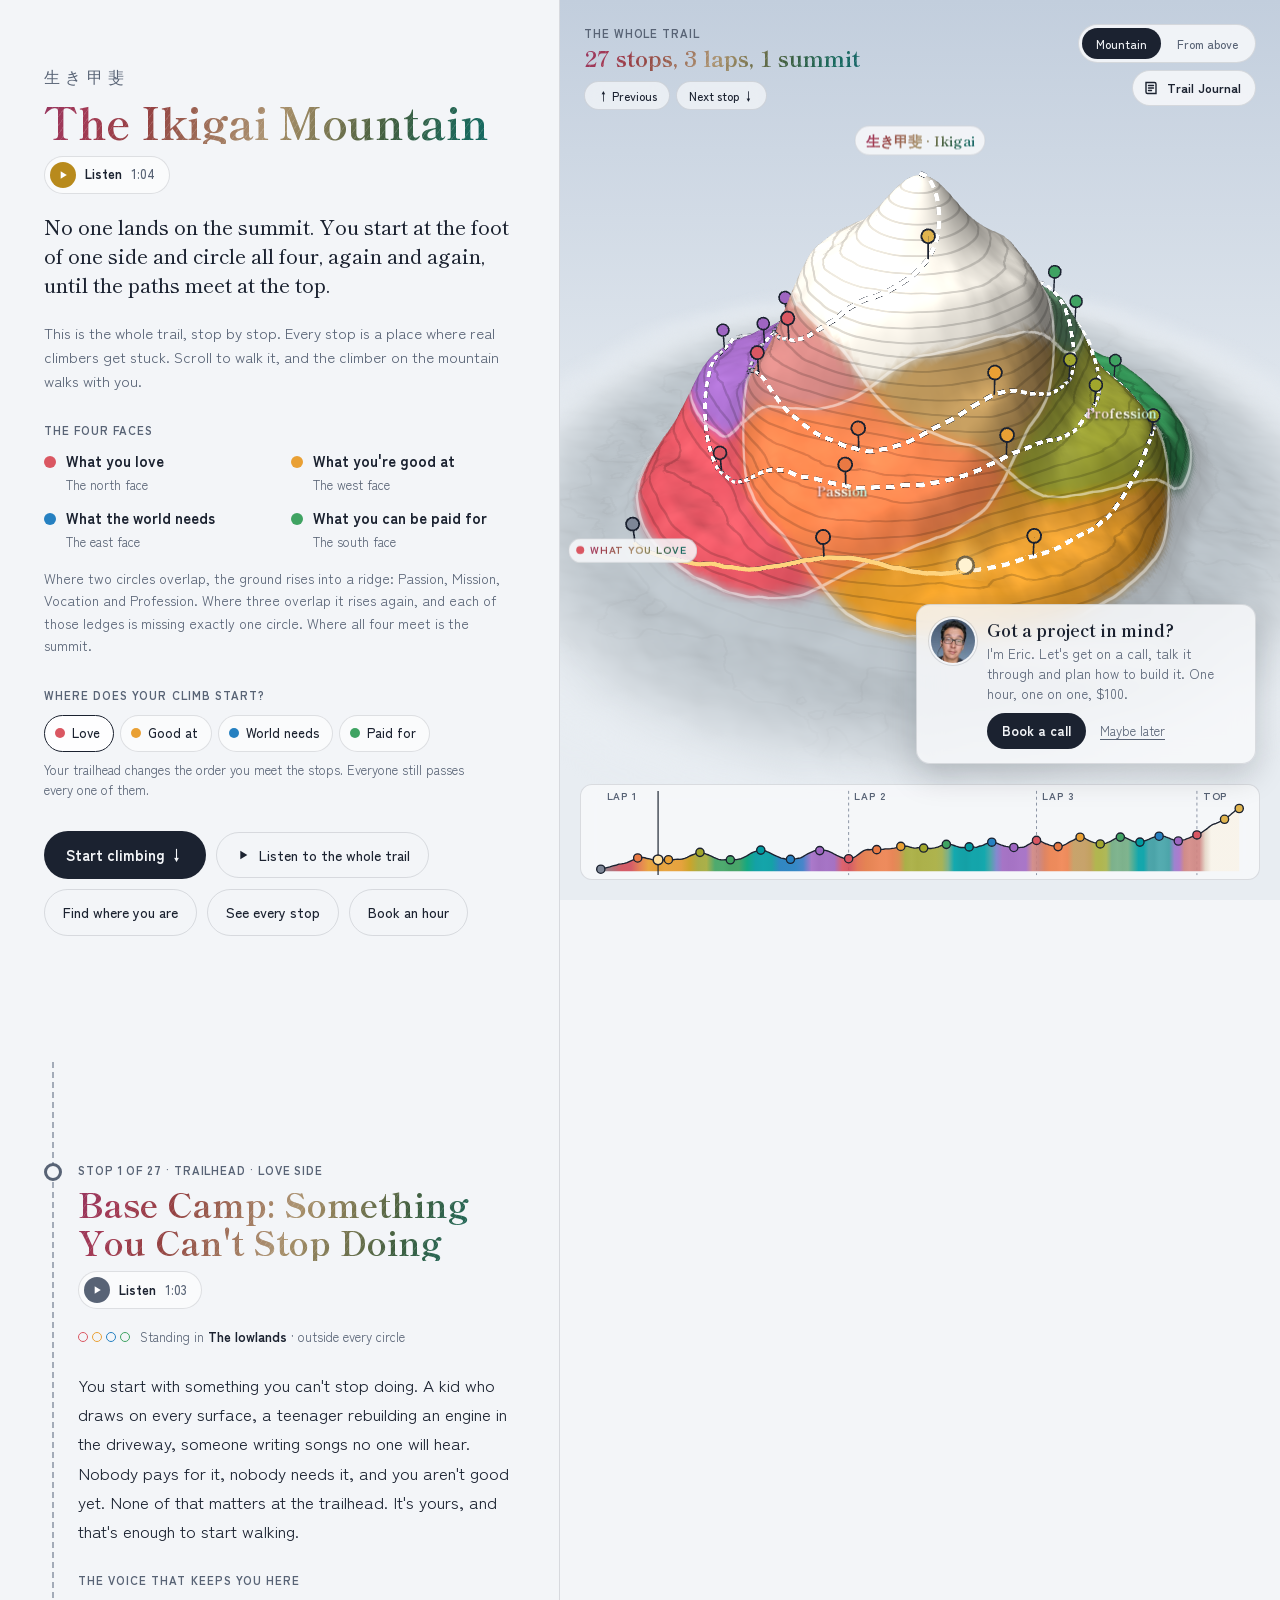
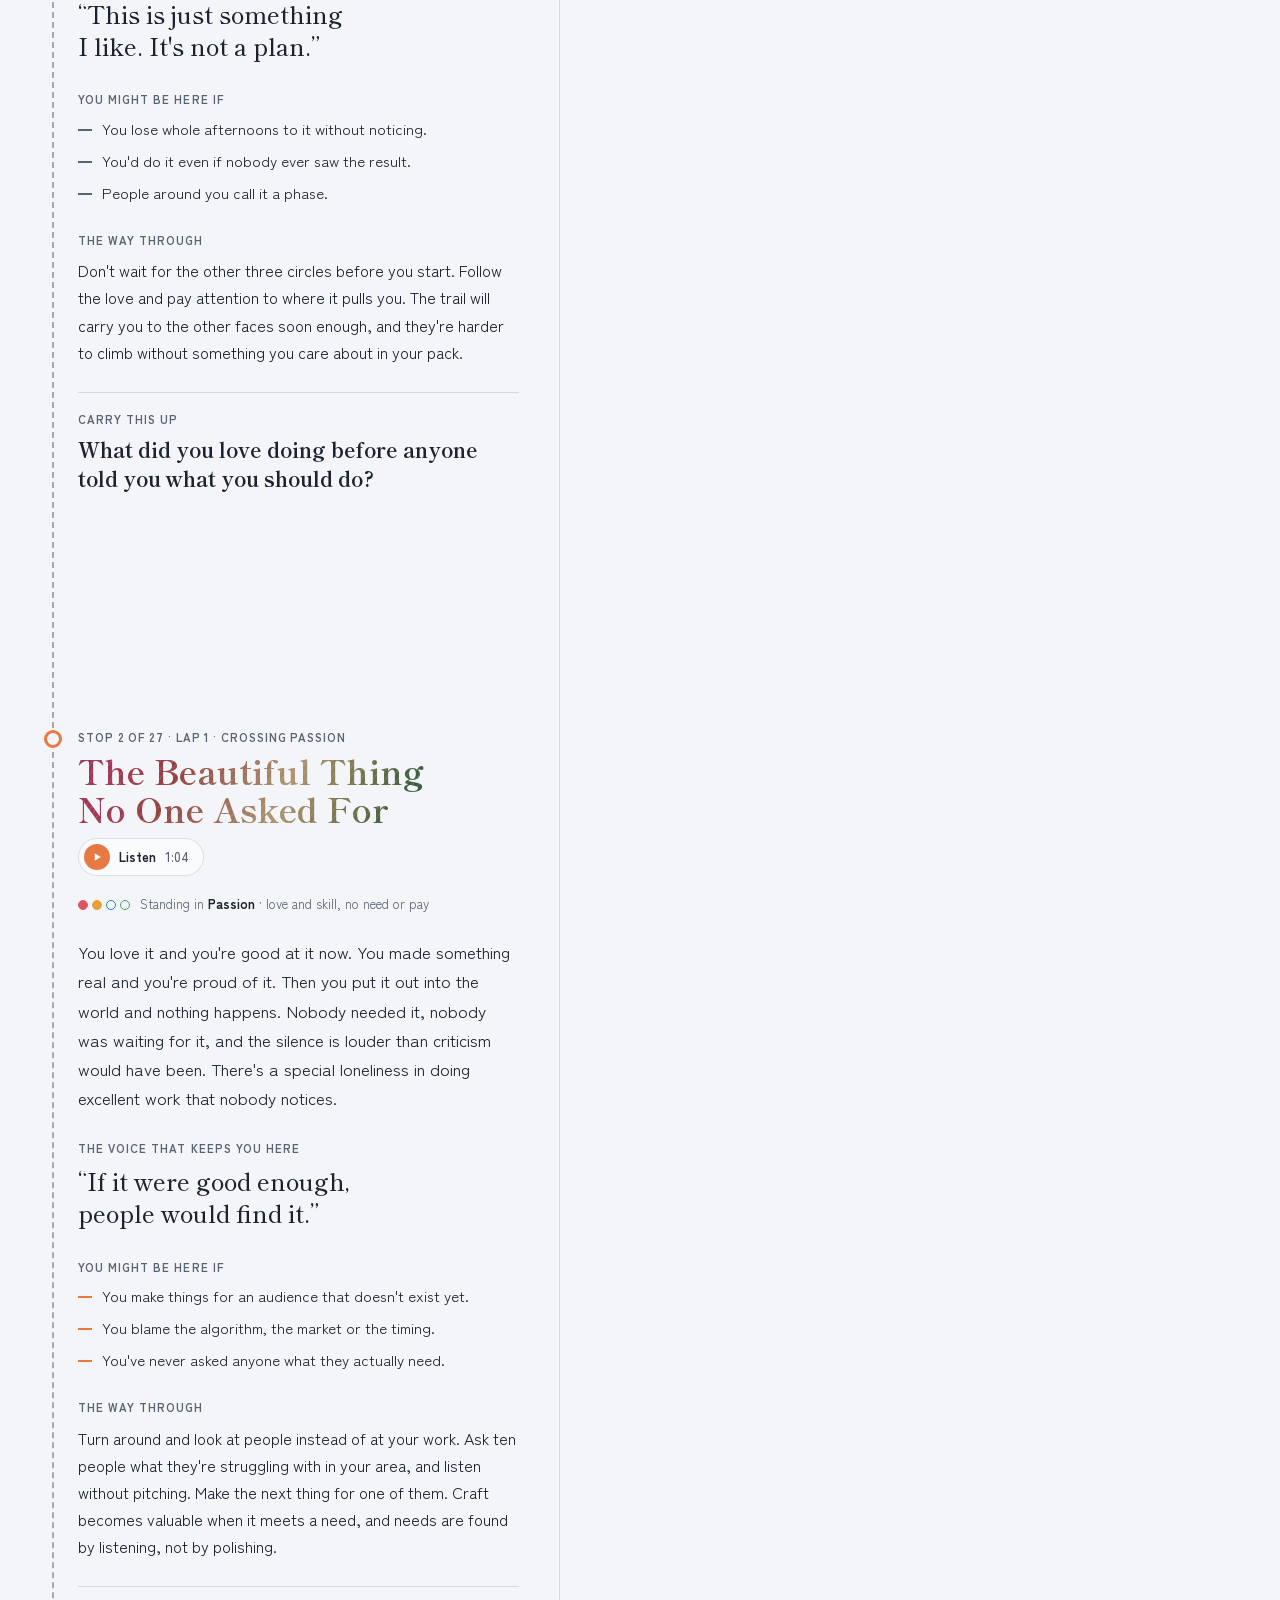
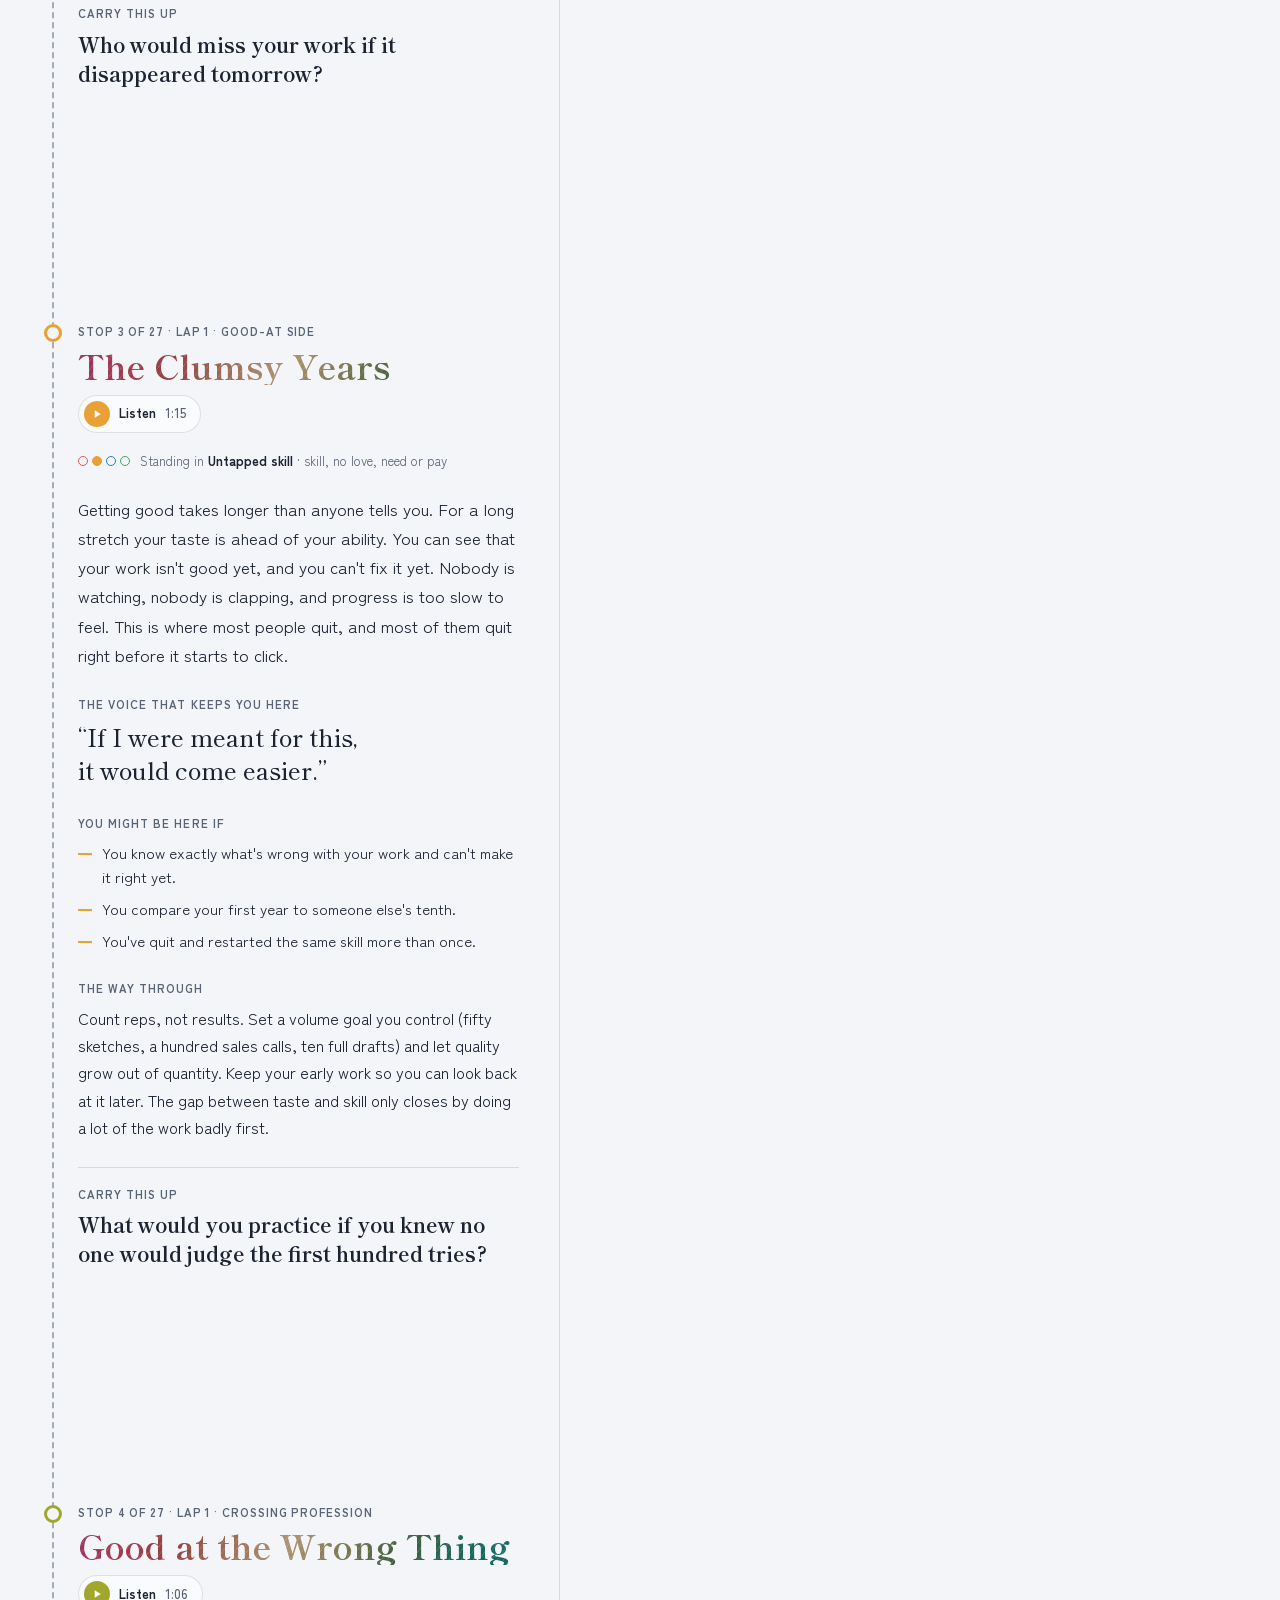
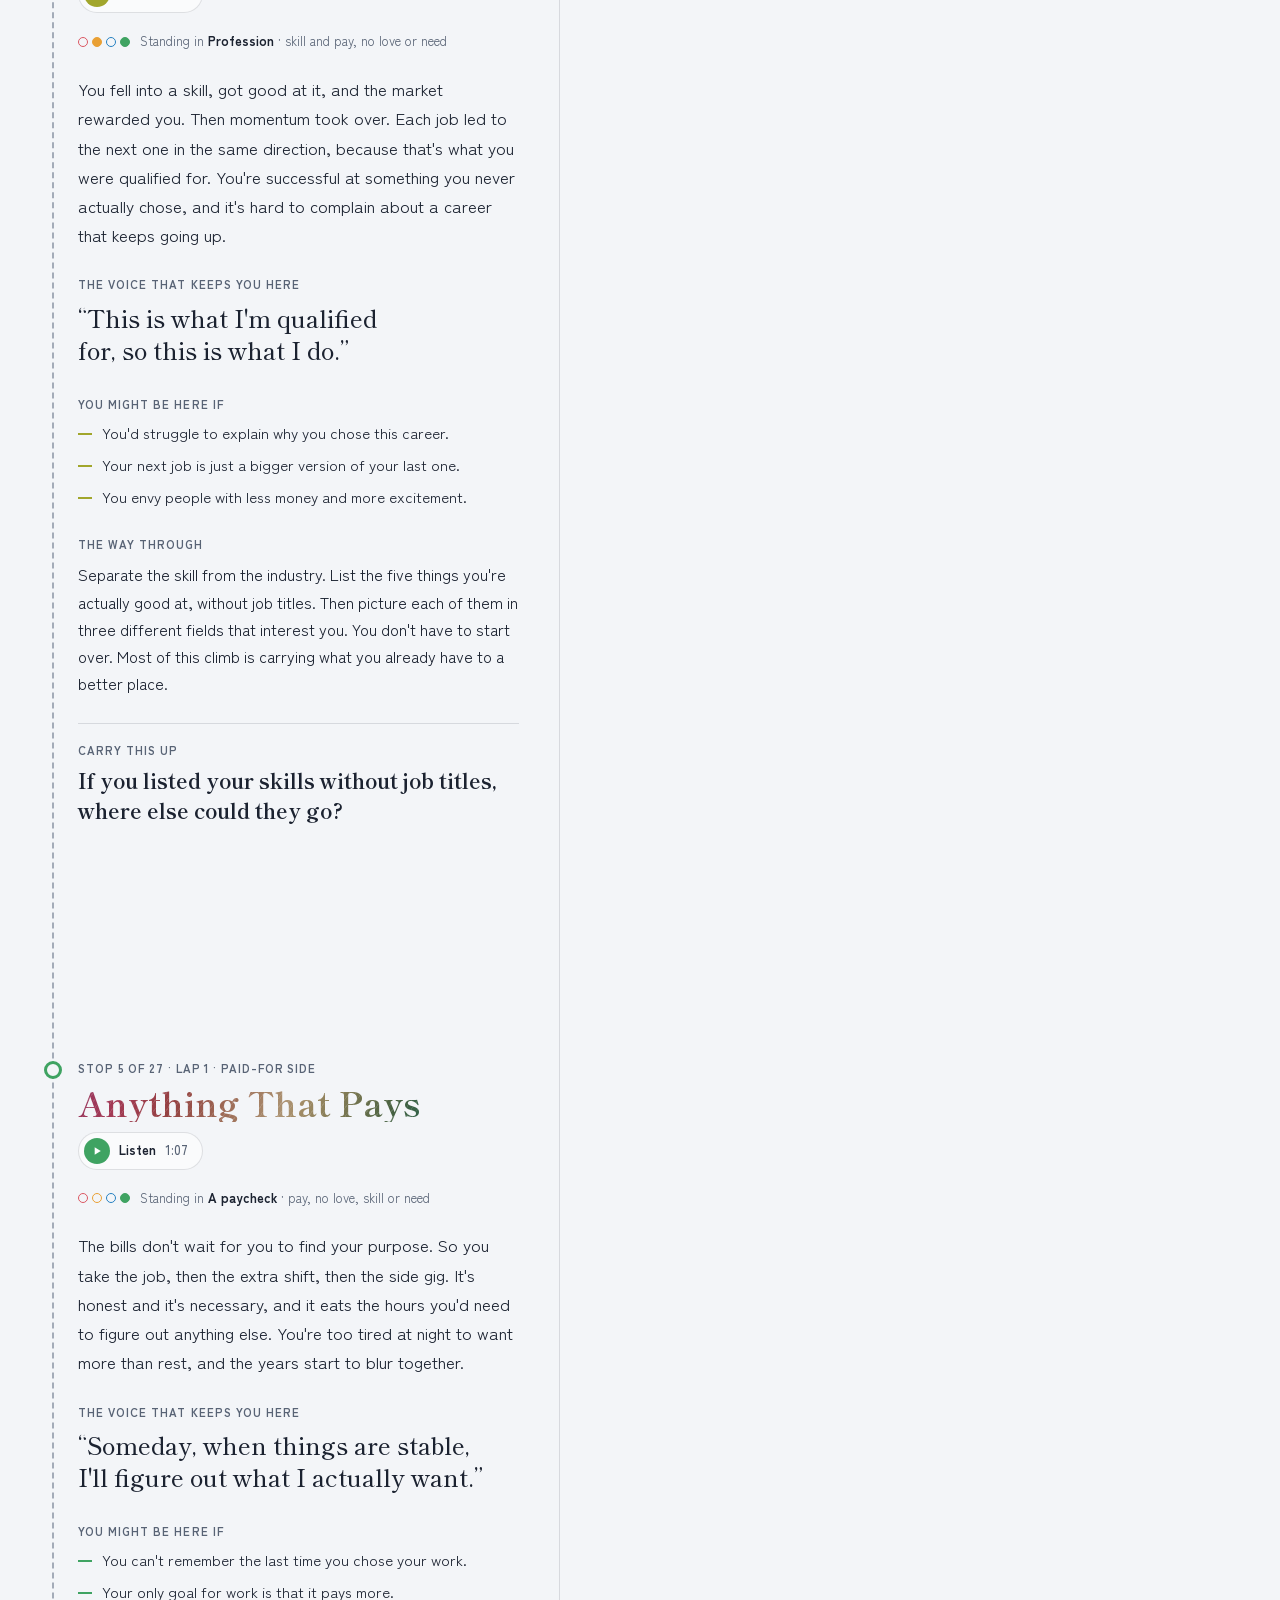
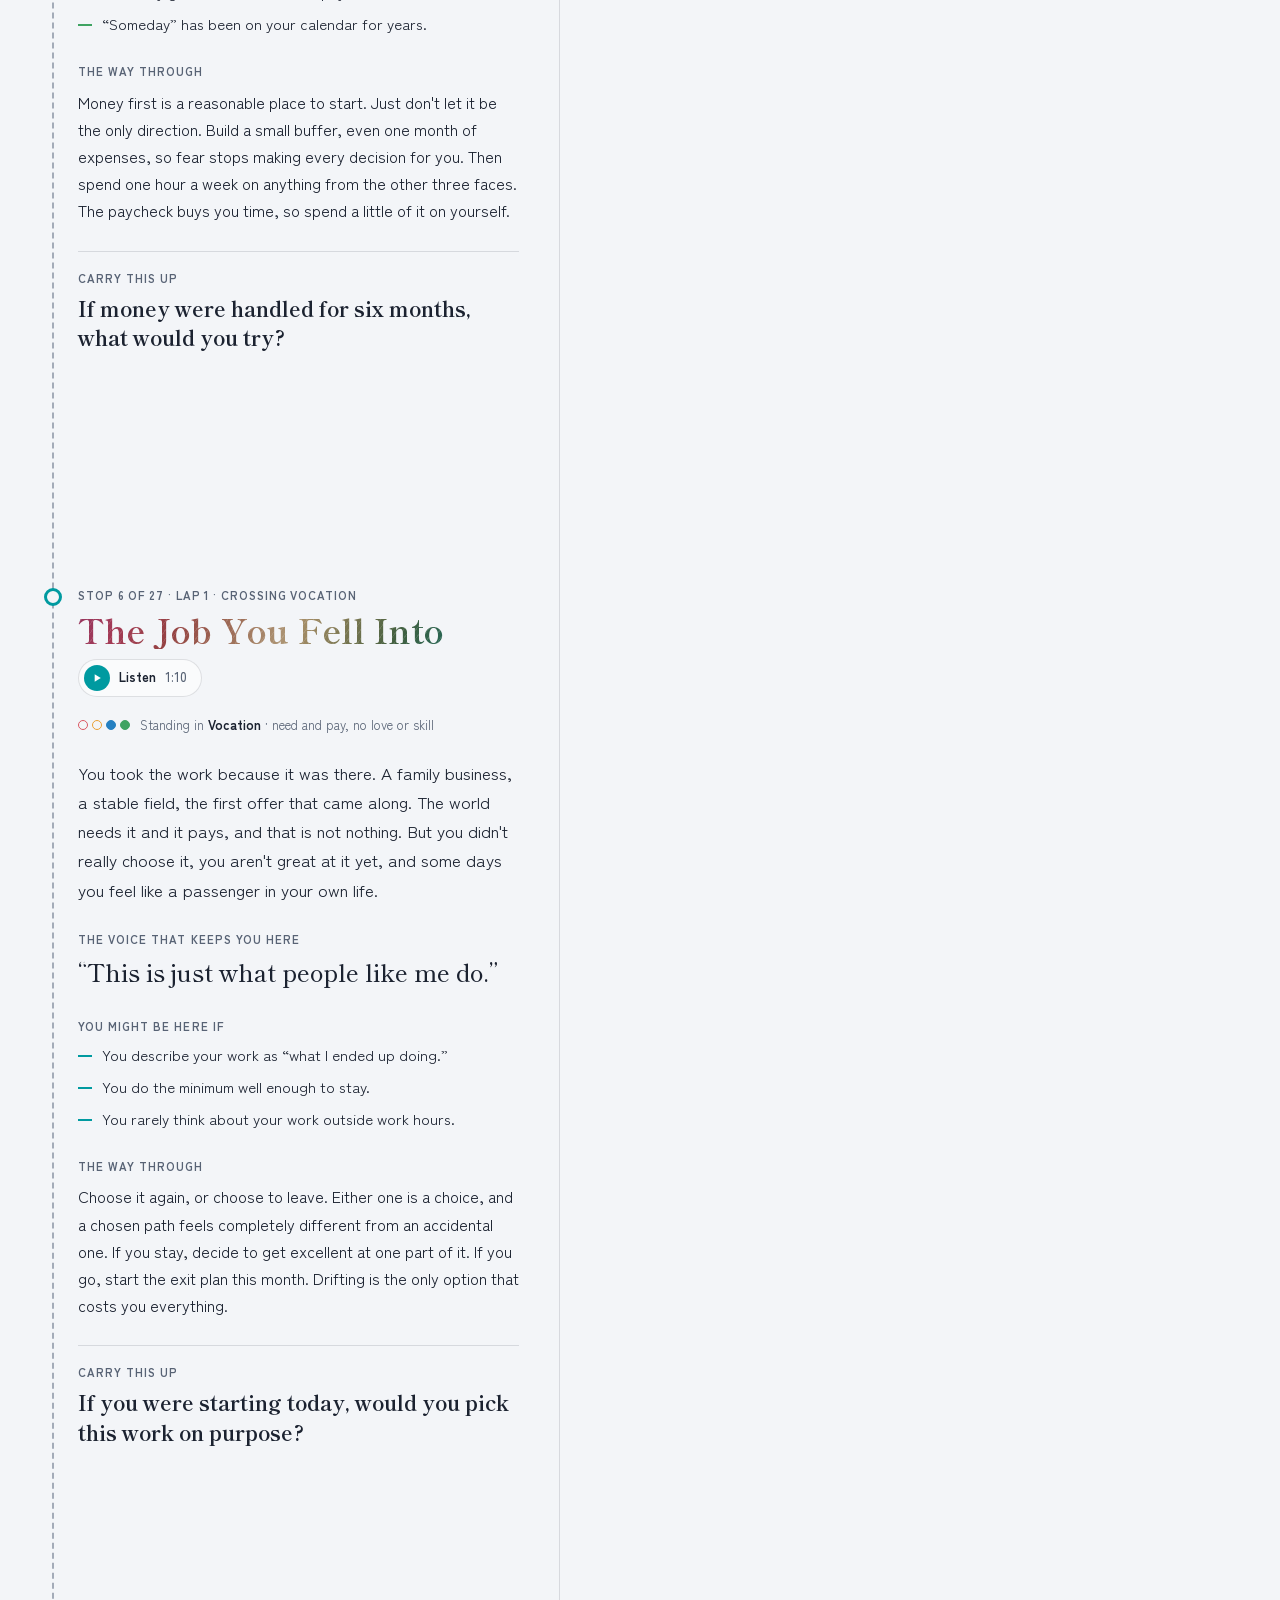
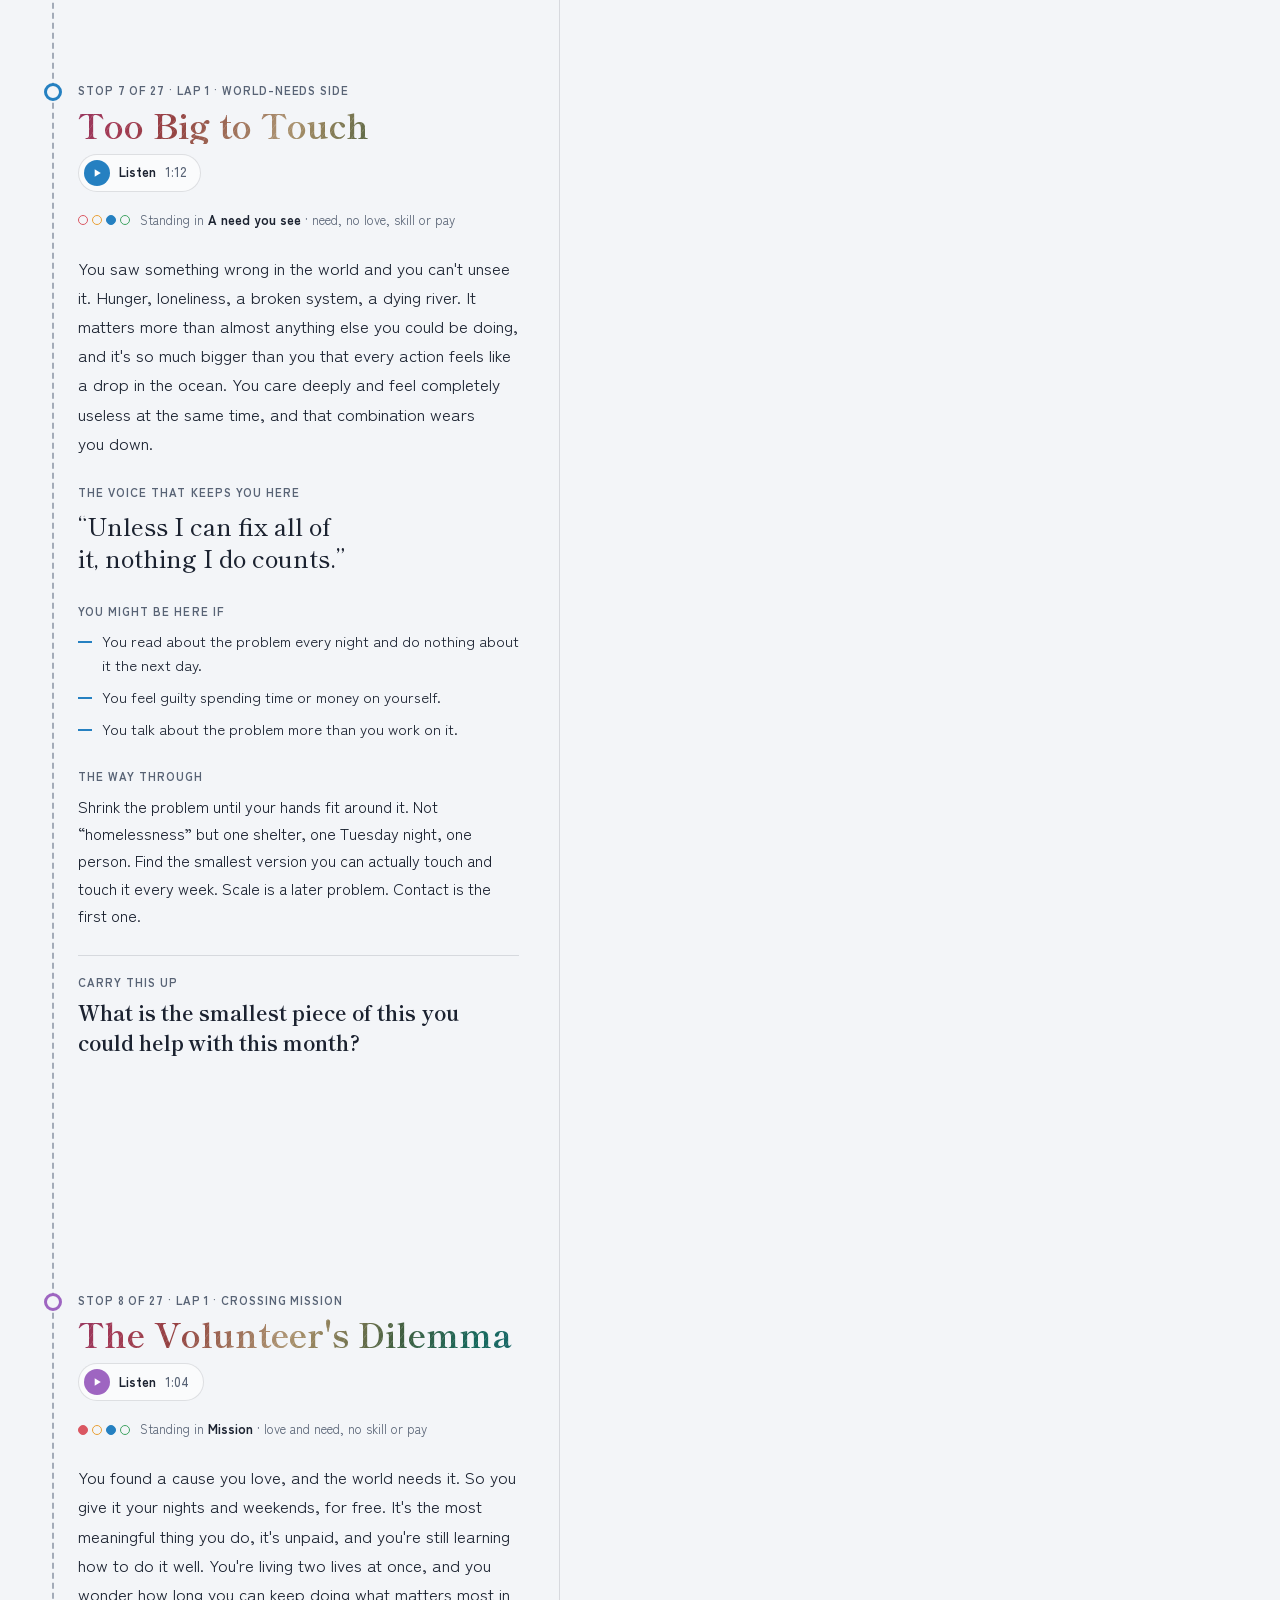
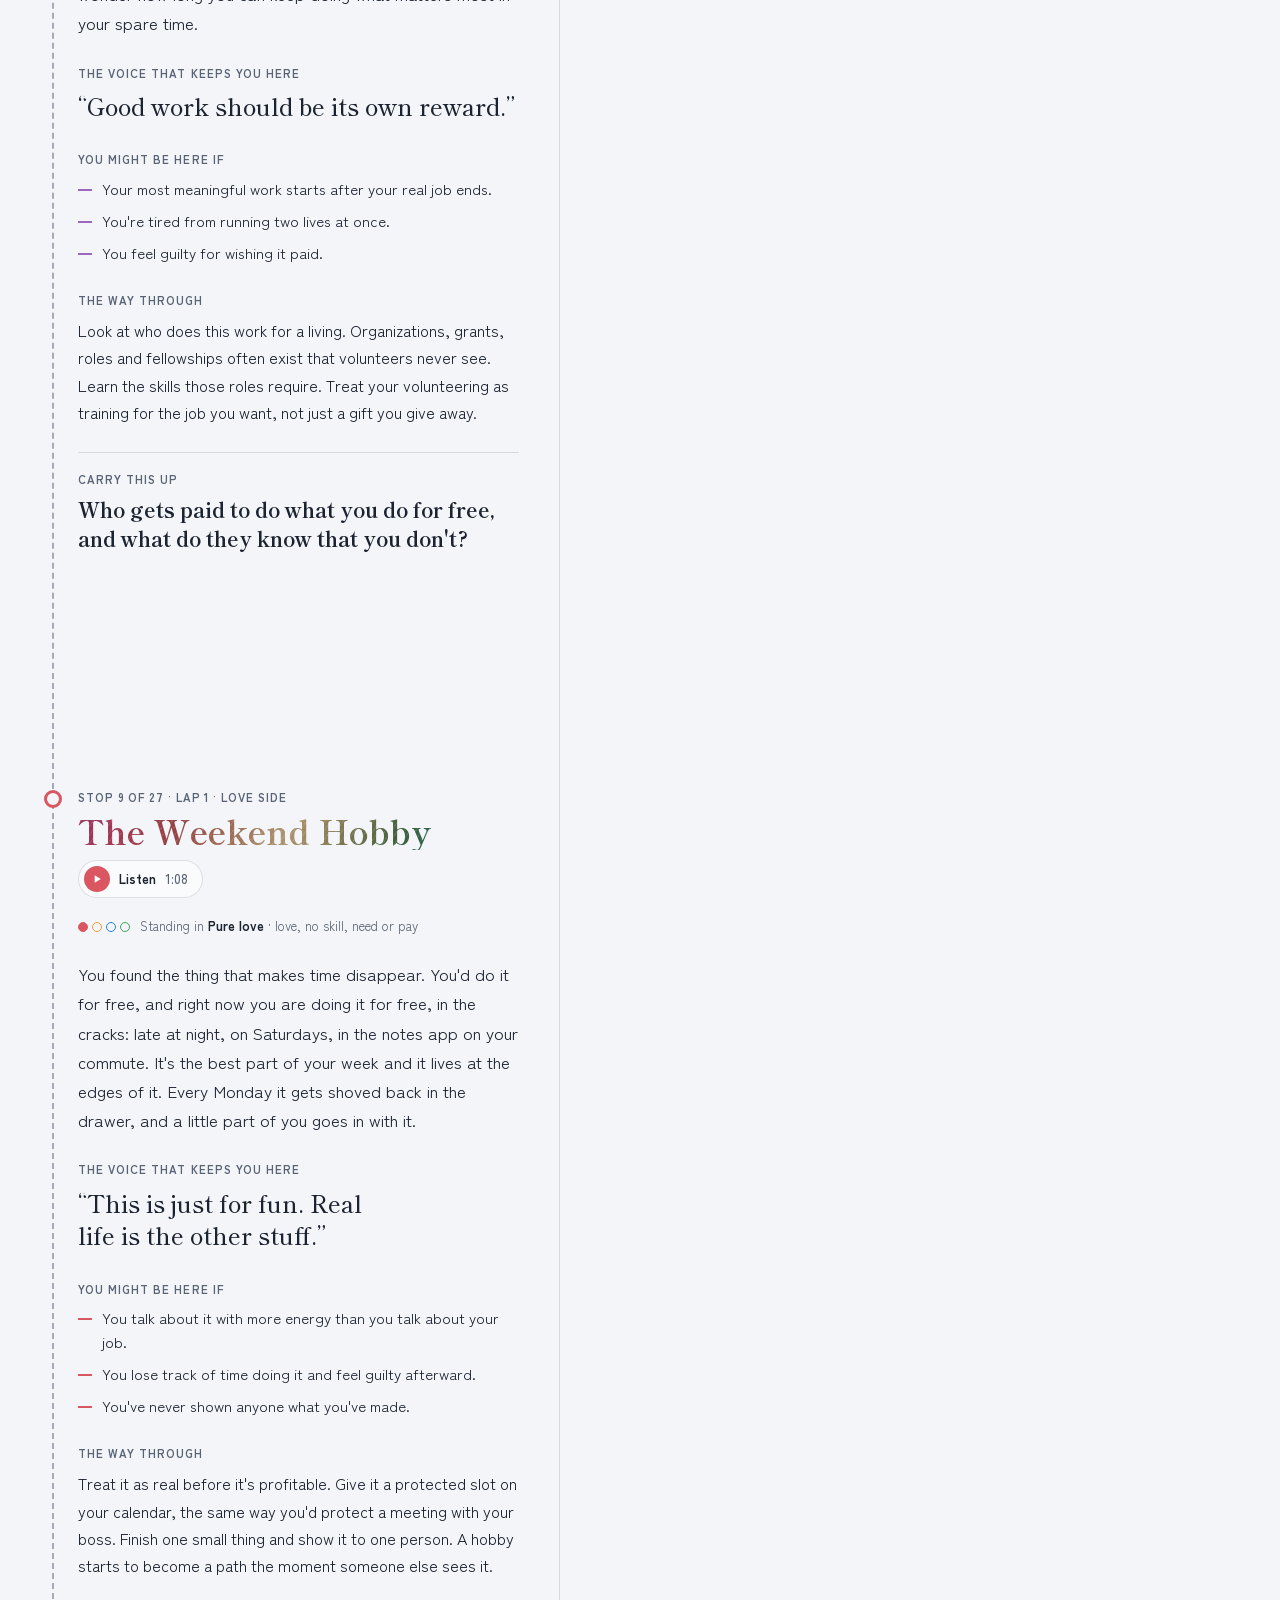
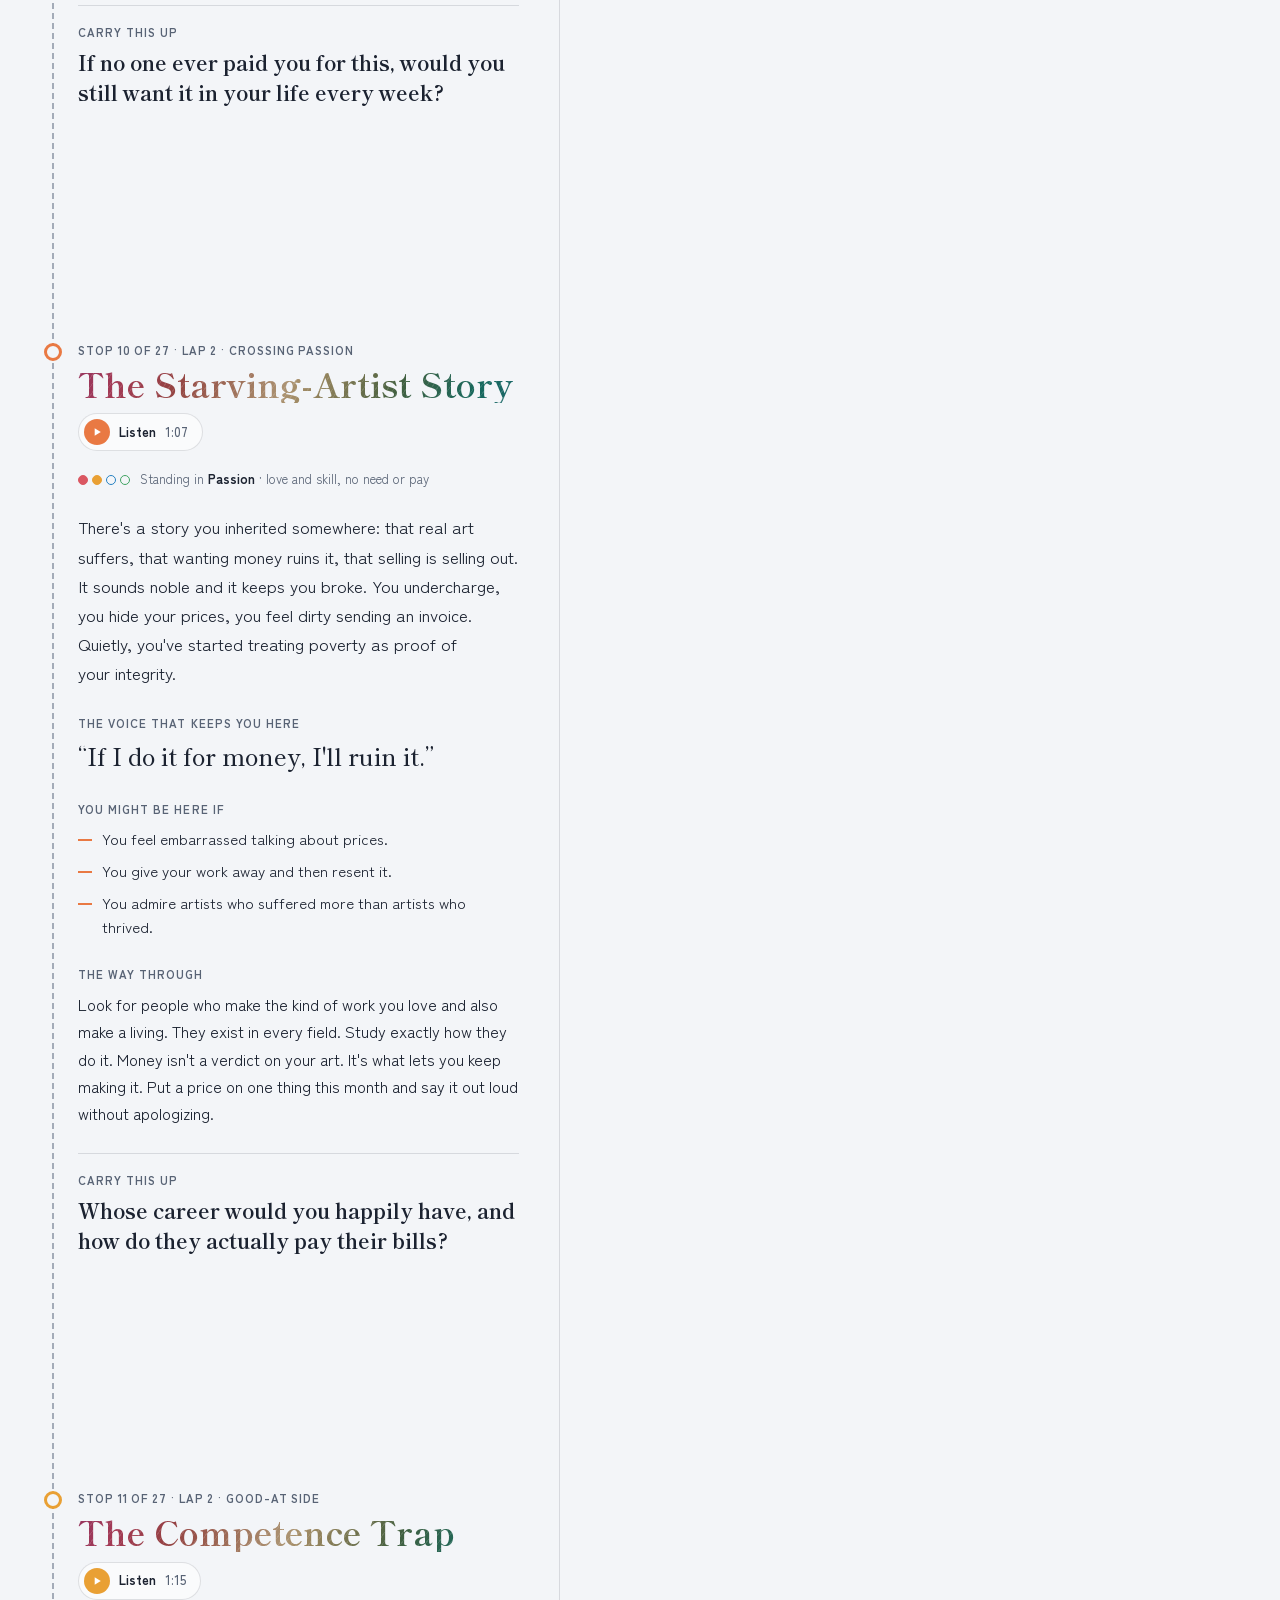
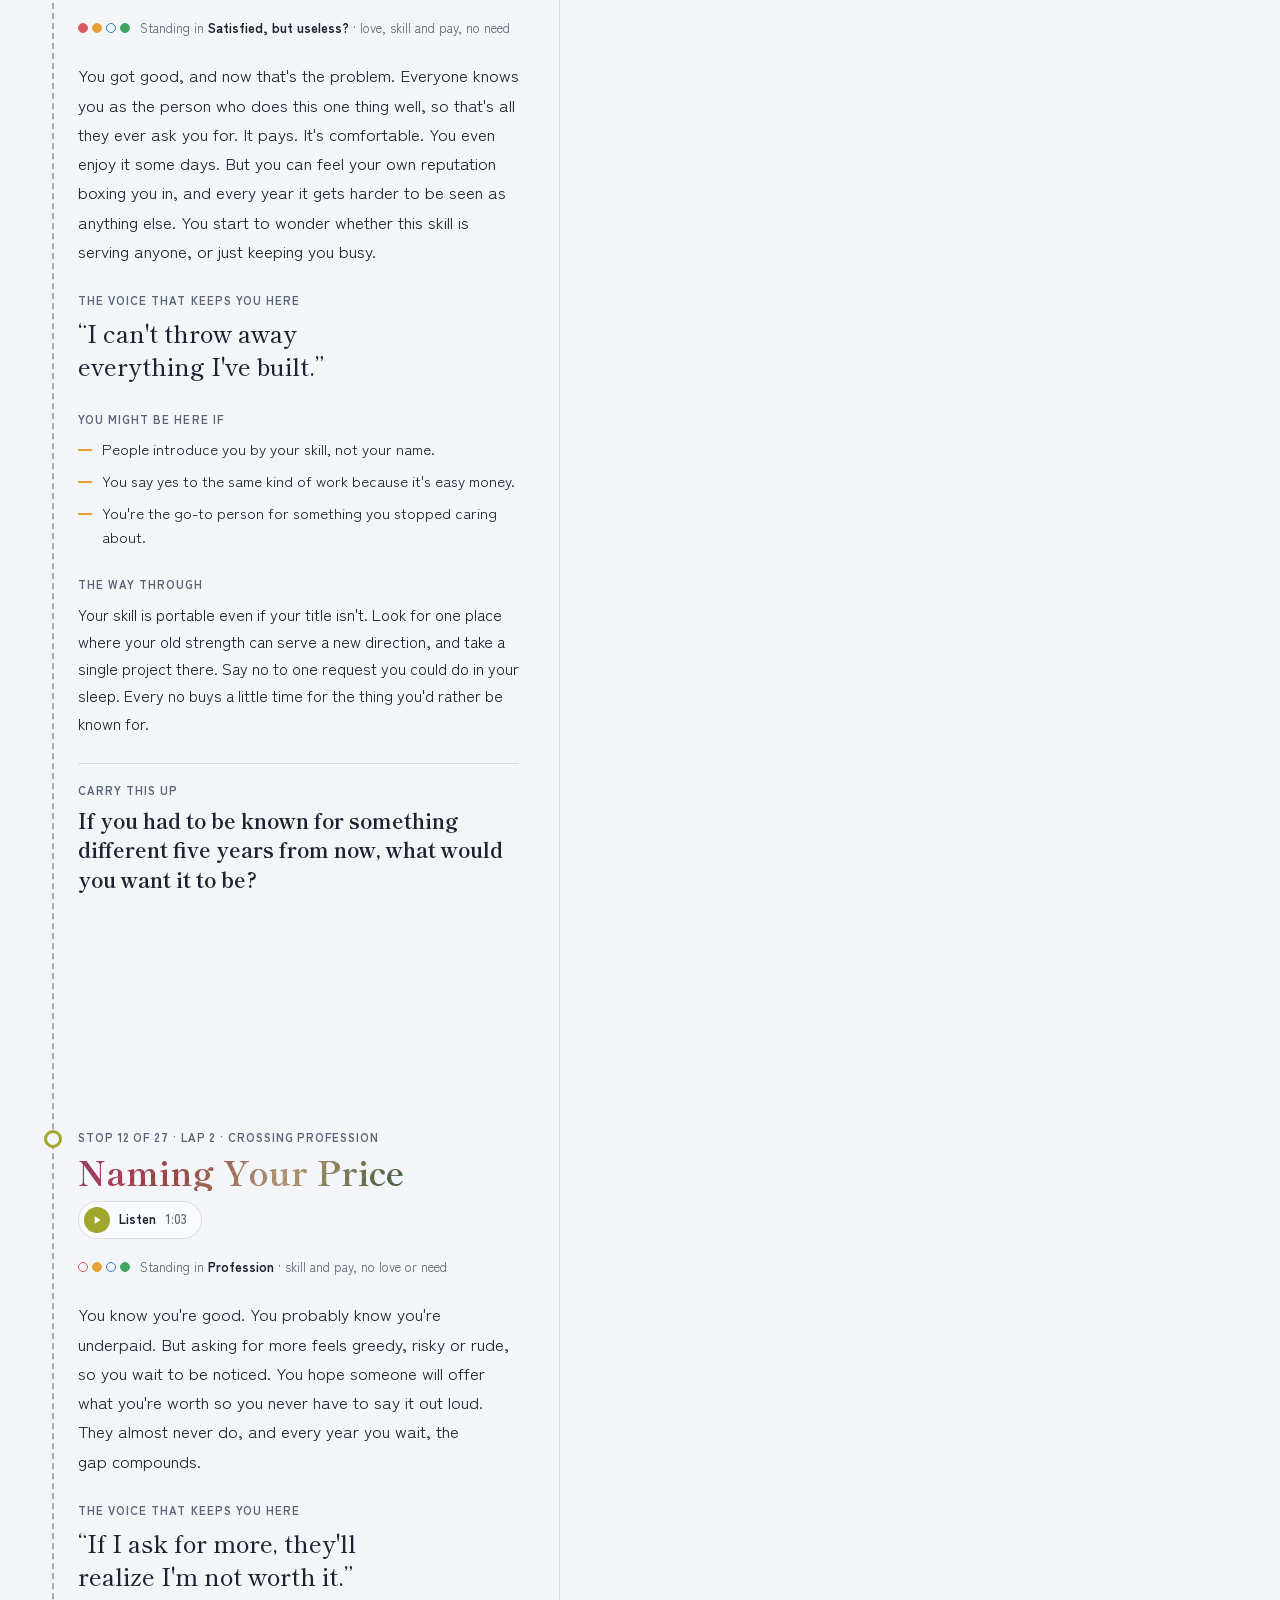
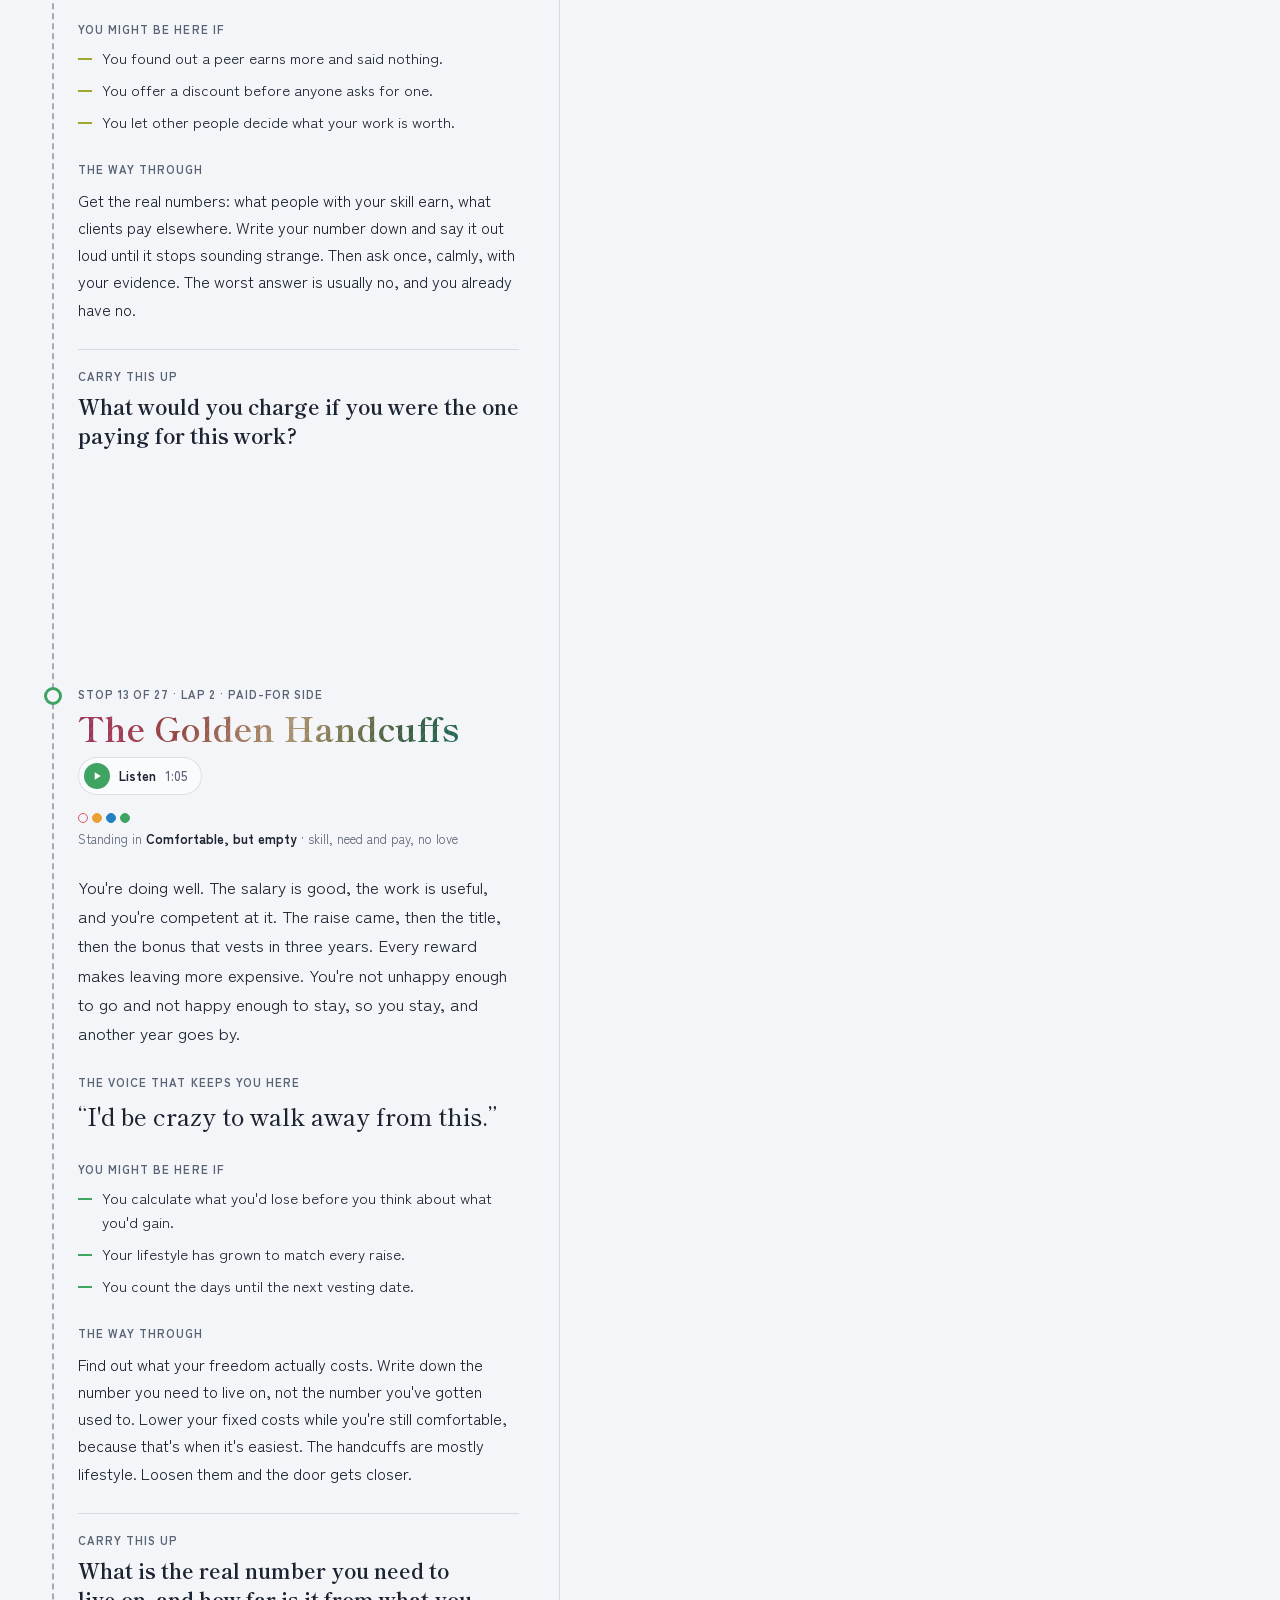
==== index.html @ 403a03c7 "Add one-time Japanese-to-English scroll reveal" ====
<!doctype html>
<html lang="en">
<head>
<meta charset="utf-8">
<meta name="viewport" content="width=device-width, initial-scale=1, viewport-fit=cover">
<title>The Ikigai Mountain</title>
<meta name="description" content="Nobody lands on the summit. Walk the four circles of ikigai as a 3D mountain: 27 stops where climbers get stuck, and a private journal that shows where you are.">
<link rel="canonical" href="https://gnarcoding.com/">
<link rel="icon" href="favicon.svg" type="image/svg+xml">
<link rel="apple-touch-icon" href="apple-touch-icon.png">
<meta name="theme-color" content="#e8edf2" media="(prefers-color-scheme: light)">
<meta name="theme-color" content="#161d2b" media="(prefers-color-scheme: dark)">
<meta property="og:type" content="website">
<meta property="og:site_name" content="gnarcoding.com">
<meta property="og:url" content="https://gnarcoding.com/">
<meta property="og:title" content="The Ikigai Mountain">
<meta property="og:description" content="Nobody lands on the summit. Walk the four circles of ikigai as a 3D mountain: 27 stops where climbers get stuck, and a private journal that shows where you are.">
<meta property="og:image" content="https://gnarcoding.com/og.png">
<meta property="og:image:width" content="1200">
<meta property="og:image:height" content="630">
<meta property="og:image:alt" content="A 3D mountain whose four faces are the four circles of ikigai, with a trail spiralling to the summit">
<meta name="twitter:card" content="summary_large_image">
<link rel="preload" href="fonts/shippori-mincho-latin-700-normal.woff2" as="font" type="font/woff2" crossorigin>
<link rel="preload" href="fonts/zen-kaku-gothic-new-latin-400-normal.woff2" as="font" type="font/woff2" crossorigin>
<style>
@font-face {
  font-family: "Shippori Mincho";
  font-style: normal;
  font-weight: 500;
  font-display: swap;
  src: url("fonts/shippori-mincho-latin-500-normal.woff2") format("woff2");
  unicode-range: U+0000-00FF,U+0131,U+0152-0153,U+02BB-02BC,U+02C6,U+02DA,U+02DC,U+0304,U+0308,U+0329,U+2000-206F,U+20AC,U+2122,U+2191,U+2193,U+2212,U+2215,U+FEFF,U+FFFD;
}
@font-face {
  font-family: "Shippori Mincho";
  font-style: normal;
  font-weight: 700;
  font-display: swap;
  src: url("fonts/shippori-mincho-latin-700-normal.woff2") format("woff2");
  unicode-range: U+0000-00FF,U+0131,U+0152-0153,U+02BB-02BC,U+02C6,U+02DA,U+02DC,U+0304,U+0308,U+0329,U+2000-206F,U+20AC,U+2122,U+2191,U+2193,U+2212,U+2215,U+FEFF,U+FFFD;
}
@font-face {
  font-family: "Zen Kaku Gothic New";
  font-style: normal;
  font-weight: 400;
  font-display: swap;
  src: url("fonts/zen-kaku-gothic-new-latin-400-normal.woff2") format("woff2");
  unicode-range: U+0000-00FF,U+0131,U+0152-0153,U+02BB-02BC,U+02C6,U+02DA,U+02DC,U+0304,U+0308,U+0329,U+2000-206F,U+20AC,U+2122,U+2191,U+2193,U+2212,U+2215,U+FEFF,U+FFFD;
}
@font-face {
  font-family: "Zen Kaku Gothic New";
  font-style: normal;
  font-weight: 500;
  font-display: swap;
  src: url("fonts/zen-kaku-gothic-new-latin-500-normal.woff2") format("woff2");
  unicode-range: U+0000-00FF,U+0131,U+0152-0153,U+02BB-02BC,U+02C6,U+02DA,U+02DC,U+0304,U+0308,U+0329,U+2000-206F,U+20AC,U+2122,U+2191,U+2193,U+2212,U+2215,U+FEFF,U+FFFD;
}
@font-face {
  font-family: "Zen Kaku Gothic New";
  font-style: normal;
  font-weight: 700;
  font-display: swap;
  src: url("fonts/zen-kaku-gothic-new-latin-700-normal.woff2") format("woff2");
  unicode-range: U+0000-00FF,U+0131,U+0152-0153,U+02BB-02BC,U+02C6,U+02DA,U+02DC,U+0304,U+0308,U+0329,U+2000-206F,U+20AC,U+2122,U+2191,U+2193,U+2212,U+2215,U+FEFF,U+FFFD;
}
:root { color-scheme: light; padding-top: env(safe-area-inset-top, 0px); padding-bottom: env(safe-area-inset-bottom, 0px); }
body { margin: 0; }
img { max-width: 100%; }
[hidden] { display: none !important; }

/* Layout: a trail guide you scroll through on the left, the mountain held still on the right.
   The climber on the mountain walks to whichever stop you're reading. On phones the mountain
   sticks to the top and the guide scrolls underneath it. */
:root {
  --bg: #f3f5f8;
  --sky-top: #c2cedd;
  --sky-low: #e8edf2;
  --fog: #e8edf2;
  --ink: #1b2230;
  --ink-soft: #586375;
  --ink-faint: #8b94a3;
  --line: rgba(27, 34, 48, 0.13);
  --rail: #a3abb8;
  --card: rgba(247, 249, 251, 0.86);
  --field: #ffffff;
  --chip: rgba(255, 255, 255, 0.6);
  --chip-hover: rgba(255, 255, 255, 0.95);
  --solid: #1b2230;
  --solid-fg: #f3f5f8;
  --tip-bg: #1b2230;
  --tip-fg: #f3f5f8;
  --summit: #b88a1c;
  --exposure: 1;

  --love: #da5762;
  --good: #e9a034;
  --needs: #2580c1;
  --paid: #3fa362;

  --font-display: "Shippori Mincho", "Hiragino Mincho ProN", "Yu Mincho", Georgia, serif;
  --font-body: "Zen Kaku Gothic New", "Hiragino Sans", "Yu Gothic", system-ui, -apple-system, "Segoe UI", sans-serif;
}
@media (prefers-color-scheme: dark) {
  :root:not([data-theme="light"]) {
    --bg: #0f1420;
    --sky-top: #050811;
    --sky-low: #161d2b;
    --fog: #161d2b;
    --ink: #e7eaf0;
    --ink-soft: #9aa3b4;
    --ink-faint: #6c7586;
    --line: rgba(231, 234, 240, 0.13);
    --rail: #4b5466;
    --card: rgba(13, 18, 29, 0.84);
    --field: #161d2b;
    --chip: rgba(255, 255, 255, 0.05);
    --chip-hover: rgba(255, 255, 255, 0.12);
    --solid: #e7eaf0;
    --solid-fg: #0d121d;
    --tip-bg: #f3f5f8;
    --tip-fg: #1b2230;
    --summit: #e2be62;
    --exposure: 0.9;
    color-scheme: dark;
  }
}
:root[data-theme="dark"] {
  --bg: #0f1420;
  --sky-top: #050811;
  --sky-low: #161d2b;
  --fog: #161d2b;
  --ink: #e7eaf0;
  --ink-soft: #9aa3b4;
  --ink-faint: #6c7586;
  --line: rgba(231, 234, 240, 0.13);
  --rail: #4b5466;
  --card: rgba(13, 18, 29, 0.84);
  --field: #161d2b;
  --chip: rgba(255, 255, 255, 0.05);
  --chip-hover: rgba(255, 255, 255, 0.12);
  --solid: #e7eaf0;
  --solid-fg: #0d121d;
  --tip-bg: #f3f5f8;
  --tip-fg: #1b2230;
  --summit: #e2be62;
  --exposure: 0.9;
  color-scheme: dark;
}

* { box-sizing: border-box; }
body {
  background: var(--bg);
  color: var(--ink);
  font-family: var(--font-body);
  font-size: 15px;
  line-height: 1.6;
  -webkit-font-smoothing: antialiased;
}
button { font: inherit; color: inherit; }
button:focus-visible, a:focus-visible { outline: 2px solid var(--ink); outline-offset: 2px; }

.layout {
  display: grid;
  grid-template-columns: minmax(360px, 560px) minmax(0, 1fr);
}

/* ---------- Mountain stage ---------- */
.stage-wrap { grid-column: 2; grid-row: 1; min-width: 0; }
.stage {
  position: sticky;
  top: env(safe-area-inset-top, 0px);
  height: 100vh;
  height: 100dvh;
  overflow: hidden;
  background: linear-gradient(to bottom, var(--sky-top) 0%, var(--sky-low) 58%, var(--sky-low) 100%);
}
#scene {
  position: absolute; inset: 0;
  width: 100%; height: 100%;
  display: block;
  touch-action: pan-y;
  cursor: grab;
}
#scene.dragging { cursor: grabbing; }
#scene.pointing { cursor: pointer; }

.stage-tag {
  position: absolute;
  top: 24px; left: 24px;
  z-index: 3;
  max-width: min(360px, calc(100% - 220px));
  display: grid;
  gap: 2px;
}
.stage-tag .tag-kicker {
  font-size: 11.5px;
  font-weight: 700;
  letter-spacing: 0.08em;
  text-transform: uppercase;
  color: var(--ink-soft);
}
.stage-tag .tag-title {
  font-family: var(--font-display);
  font-weight: 700;
  font-size: 22px;
  line-height: 1.2;
  text-wrap: balance;
}
.tag-nav { display: flex; gap: 6px; margin-top: 8px; }
.tag-nav button {
  border: 1px solid var(--line);
  background: var(--chip);
  border-radius: 999px;
  padding: 4px 12px;
  font-size: 12px;
  font-weight: 500;
  cursor: pointer;
  backdrop-filter: blur(8px);
  -webkit-backdrop-filter: blur(8px);
}
.tag-nav button:hover { background: var(--chip-hover); }
.tag-nav button:disabled { opacity: 0.4; cursor: default; }

.viewbar {
  position: absolute;
  top: 24px; right: 24px;
  z-index: 3;
  display: flex;
  padding: 3px;
  gap: 2px;
  border: 1px solid var(--line);
  border-radius: 999px;
  background: var(--card);
  backdrop-filter: blur(10px);
  -webkit-backdrop-filter: blur(10px);
}
.viewbar button {
  border: 0;
  background: transparent;
  padding: 6px 14px;
  border-radius: 999px;
  font-size: 12px;
  font-weight: 500;
  cursor: pointer;
  color: var(--ink-soft);
}
.viewbar button[aria-pressed="true"] { background: var(--solid); color: var(--solid-fg); }
.viewbar button:not([aria-pressed="true"]):hover { color: var(--ink); }

/* Elevation profile of the whole trail */
.profile {
  position: absolute;
  left: 20px; right: 20px; bottom: 20px;
  height: 96px;
  z-index: 3;
  border: 1px solid var(--line);
  border-radius: 12px;
  background: var(--card);
  backdrop-filter: blur(10px);
  -webkit-backdrop-filter: blur(10px);
  overflow: hidden;
}
.profile svg { display: block; width: 100%; height: 100%; cursor: pointer; }
.profile .p-line { fill: none; stroke: var(--ink); stroke-width: 1.4; stroke-linejoin: round; }
.profile .p-lap { stroke: var(--ink-faint); stroke-width: 1; stroke-dasharray: 3 3; }
.profile .p-lap-label {
  fill: var(--ink-soft);
  font-family: var(--font-body);
  font-size: 10.5px;
  font-weight: 700;
  letter-spacing: 0.08em;
}
.profile .p-stop { stroke: var(--ink); stroke-width: 1.4; }
.profile .p-stop.on { stroke-width: 2.2; }
.profile .p-here { stroke: var(--ink); stroke-width: 1.2; }
.profile .p-climber { fill: #ffe0a0; stroke: var(--ink); stroke-width: 1.6; }

/* Labels projected from the 3D scene */
.labels { position: absolute; inset: 0; pointer-events: none; z-index: 2; overflow: hidden; }
.lbl { position: absolute; left: 0; top: 0; white-space: nowrap; will-change: transform, opacity; }
.lbl-side {
  display: inline-flex; align-items: center; gap: 6px;
  padding: 3px 9px 3px 7px;
  border-radius: 999px;
  background: var(--card);
  border: 1px solid var(--line);
  font-size: 10.5px;
  font-weight: 700;
  letter-spacing: 0.07em;
  text-transform: uppercase;
}
.lbl-side i { width: 8px; height: 8px; border-radius: 50%; background: var(--c); }
.lbl-zone {
  font-family: var(--font-display);
  font-weight: 700;
  font-size: 13px;
  color: #fff;
  text-shadow: 0 1px 2px rgba(10, 14, 24, 0.6), 0 0 8px rgba(10, 14, 24, 0.35);
}
.lbl-summit {
  font-family: var(--font-display);
  font-weight: 700;
  font-size: 14px;
  padding: 3px 10px;
  border-radius: 999px;
  background: var(--card);
  border: 1px solid var(--line);
}
.lbl-here {
  display: inline-flex; align-items: center; gap: 7px;
  padding: 4px 11px 4px 5px;
  border-radius: 999px;
  background: var(--solid);
  color: var(--solid-fg);
  font-size: 12px;
  font-weight: 700;
  box-shadow: 0 4px 14px rgba(10, 14, 24, 0.22);
}
.lbl-here b {
  display: inline-grid; place-items: center;
  min-width: 20px; height: 20px;
  padding-inline: 5px;
  border-radius: 999px;
  background: var(--c);
  color: #fff;
  font-size: 11px;
  font-variant-numeric: tabular-nums;
  text-shadow: 0 1px 1px rgba(0, 0, 0, 0.25);
}
.lbl .nm-short { display: none; }
/* Phones: shorter names and smaller type so the labels fit round a small mountain. */
@media (max-width: 600px) {
  .lbl .nm-full { display: none; }
  .lbl .nm-short { display: inline; }
  .lbl-side { gap: 5px; padding: 2px 8px 2px 6px; font-size: 9.5px; letter-spacing: 0.08em; }
  .lbl-side i { width: 7px; height: 7px; }
  .lbl-zone { font-size: 11.5px; }
  .lbl-summit { font-size: 12.5px; padding: 2px 9px; }
  .lbl-here { gap: 6px; padding: 3px 10px 3px 4px; font-size: 11px; max-width: calc(100vw - 40px); }
  .lbl-here b { min-width: 18px; height: 18px; font-size: 10px; }
  .lbl-here .foil-text { overflow: hidden; text-overflow: ellipsis; }
}

.tip {
  position: absolute; left: 0; top: 0;
  z-index: 6;
  max-width: 260px;
  padding: 8px 11px;
  border-radius: 9px;
  background: var(--tip-bg);
  color: var(--tip-fg);
  font-size: 12px;
  line-height: 1.45;
  pointer-events: none;
  box-shadow: 0 6px 20px rgba(10, 14, 24, 0.2);
}
.tip b { display: block; font-weight: 700; font-size: 12.5px; }
.nogl {
  position: absolute; inset: 0;
  display: grid; place-items: center;
  padding: 24px;
  text-align: center;
  color: var(--ink-soft);
}

/* ---------- Trail guide ---------- */
.story {
  grid-column: 1; grid-row: 1;
  min-width: 0;
  padding-inline: 44px 40px;
  border-right: 1px solid var(--line);
}
.intro { padding-block: 64px 14vh; }
.kanji {
  margin: 0 0 8px;
  font-family: var(--font-display);
  font-weight: 500;
  font-size: 16px;
  letter-spacing: 0.34em;
  color: var(--ink-soft);
}
h1 {
  margin: 0 0 14px;
  font-family: var(--font-display);
  font-weight: 700;
  font-size: 44px;
  line-height: 1.05;
  letter-spacing: -0.01em;
  text-wrap: balance;
}
.thesis {
  margin: 0 0 22px;
  font-family: var(--font-display);
  font-weight: 500;
  font-size: 20px;
  line-height: 1.45;
  text-wrap: pretty;
}
.intro p { max-width: 60ch; }
.intro .lede { color: var(--ink-soft); margin: 0 0 28px; }
.label {
  margin: 0 0 10px;
  font-size: 11.5px;
  font-weight: 700;
  letter-spacing: 0.09em;
  text-transform: uppercase;
  color: var(--ink-soft);
}
.faces {
  list-style: none;
  margin: 0 0 14px;
  padding: 0;
  display: grid;
  grid-template-columns: repeat(2, minmax(0, 1fr));
  gap: 10px 18px;
}
.faces li { display: grid; grid-template-columns: 12px minmax(0, 1fr); gap: 2px 10px; align-items: baseline; }
.faces i { width: 12px; height: 12px; border-radius: 50%; background: var(--c); transform: translateY(1px); }
.faces b { font-weight: 700; }
.faces span { grid-column: 2; color: var(--ink-soft); font-size: 13px; }
.ridges { color: var(--ink-soft); font-size: 14px; margin: 0 0 30px; }
.starts { display: flex; flex-wrap: wrap; gap: 6px; margin-bottom: 8px; }
.start {
  display: inline-flex; align-items: center; gap: 7px;
  padding: 7px 13px 7px 10px;
  border: 1px solid var(--line);
  border-radius: 999px;
  background: var(--chip);
  font-size: 13px;
  font-weight: 500;
  cursor: pointer;
  transition: background-color .15s ease, border-color .15s ease;
}
.start i { width: 10px; height: 10px; border-radius: 50%; background: var(--c); flex: none; }
.start:hover { background: var(--chip-hover); }
.start[aria-checked="true"] { border-color: var(--ink); background: var(--chip-hover); }
.start-note { color: var(--ink-soft); font-size: 13px; margin: 0 0 30px; }
.cta-row { display: flex; flex-wrap: wrap; gap: 10px; align-items: center; }
.cta {
  border: 0;
  padding: 12px 22px;
  border-radius: 999px;
  background: var(--solid);
  color: var(--solid-fg);
  font-size: 15px;
  font-weight: 700;
  cursor: pointer;
}
.ghost {
  border: 1px solid var(--line);
  background: transparent;
  padding: 11px 18px;
  border-radius: 999px;
  font-size: 14px;
  font-weight: 500;
  cursor: pointer;
}
.ghost:hover { background: var(--chip-hover); }

/* The trail itself: a dashed rail with one dot per stop */
.stops {
  list-style: none;
  margin: 0;
  padding: 0 0 0 34px;
  position: relative;
}
.stops::before {
  content: "";
  position: absolute;
  left: 8px; top: 0; bottom: 0;
  border-left: 2px dashed var(--rail);
}
.stop {
  position: relative;
  padding-block: 11vh 15vh;
  scroll-margin-top: 0px;
}
.stop .dot {
  position: absolute;
  left: -34px;
  top: calc(11vh + 2px);
  width: 18px; height: 18px;
  border-radius: 50%;
  background: var(--bg);
  border: 3px solid var(--c);
  transition: background-color .3s ease, transform .3s ease;
}
.stop.passed .dot { background: var(--c); }
.stop.active .dot { background: var(--c); transform: scale(1.3); box-shadow: 0 0 0 5px var(--bg), 0 0 0 7px var(--c); }
.stop-kicker {
  margin: 0 0 6px;
  font-size: 11.5px;
  font-weight: 700;
  letter-spacing: 0.08em;
  text-transform: uppercase;
  color: var(--ink-soft);
  font-variant-numeric: tabular-nums;
}
.stop-title {
  margin: 0 0 12px;
  font-family: var(--font-display);
  font-weight: 700;
  font-size: 34px;
  line-height: 1.12;
  text-wrap: balance;
}
.where {
  display: flex; flex-wrap: wrap; align-items: center; gap: 6px 10px;
  margin: 0 0 22px;
  font-size: 13px;
  color: var(--ink-soft);
}
.where b { color: var(--ink); font-weight: 700; }
.held { display: inline-flex; gap: 4px; }
.held i { width: 10px; height: 10px; border-radius: 50%; border: 1.5px solid var(--c); }
.held i.on { background: var(--c); }
.feels {
  margin: 0 0 26px;
  font-size: 17px;
  line-height: 1.72;
  max-width: 60ch;
  text-wrap: pretty;
}
.voice { margin: 0 0 28px; }
.voice figcaption, .stop h3, .carry span {
  display: block;
  margin: 0 0 8px;
  font-size: 11.5px;
  font-weight: 700;
  letter-spacing: 0.09em;
  text-transform: uppercase;
  color: var(--ink-soft);
}
.voice blockquote {
  margin: 0;
  font-family: var(--font-display);
  font-weight: 500;
  font-size: 24px;
  line-height: 1.35;
  text-wrap: balance;
}
.signs { margin: 0 0 26px; }
.signs ul { list-style: none; margin: 0; padding: 0; display: grid; gap: 8px; }
.signs li { display: grid; grid-template-columns: 14px minmax(0, 1fr); gap: 10px; align-items: baseline; }
.signs li::before { content: ""; width: 14px; height: 2px; background: var(--c); transform: translateY(-4px); }
.through { margin: 0 0 26px; }
.through p { margin: 0; font-size: 16px; line-height: 1.7; max-width: 60ch; }
.carry {
  margin: 0;
  padding-top: 18px;
  border-top: 1px solid var(--line);
  font-family: var(--font-display);
  font-weight: 700;
  font-size: 21px;
  line-height: 1.4;
  text-wrap: pretty;
}
.carry span { font-family: var(--font-body); }

.outro { padding-block: 10vh 18vh; }
.outro h2 {
  margin: 0 0 14px;
  font-family: var(--font-display);
  font-weight: 700;
  font-size: 34px;
  line-height: 1.12;
}
.outro p { max-width: 60ch; }
.outro .note { color: var(--ink-soft); font-size: 13.5px; margin-bottom: 36px; }
.index { list-style: none; margin: 0; padding: 0; display: grid; gap: 2px; }
.index button {
  width: 100%;
  display: grid;
  grid-template-columns: 26px 12px minmax(0, 1fr) auto;
  align-items: center;
  gap: 10px;
  padding: 7px 8px;
  border: 0;
  border-radius: 8px;
  background: transparent;
  text-align: left;
  cursor: pointer;
}
.index button:hover { background: var(--chip-hover); }
.index .n { color: var(--ink-faint); font-size: 12px; font-variant-numeric: tabular-nums; text-align: right; }
.index i { width: 10px; height: 10px; border-radius: 50%; background: var(--c); }
.index .t { font-weight: 500; min-width: 0; }
.index .z { color: var(--ink-soft); font-size: 12px; white-space: nowrap; }
.index .lap-row {
  margin: 14px 0 4px;
  padding-left: 8px;
  font-size: 11px;
  font-weight: 700;
  letter-spacing: 0.09em;
  text-transform: uppercase;
  color: var(--ink-soft);
}

/* ---------- Phones and narrow windows ---------- */
@media (max-width: 900px) {
  .layout { display: block; }
  .stage-wrap {
    position: sticky;
    top: env(safe-area-inset-top, 0px);
    z-index: 5;
    height: 46vh;
    height: 46svh;
    min-height: 290px;
  }
  .stage { position: relative; top: auto; height: 100%; }
  .stage-tag { display: none; }
  /* One row of controls across the top: the view switch on the left, the journal on the right. */
  .viewbar { top: 10px; left: 10px; right: auto; }
  .viewbar button { height: 28px; padding: 0 11px; }
  .profile { left: 10px; right: 10px; bottom: 10px; height: 52px; border-radius: 10px; }
  .story { padding-inline: 20px; border-right: 0; }
  .intro { padding-block: 28px 8vh; }
  h1 { font-size: 34px; }
  .thesis { font-size: 18px; }
  .stop { padding-block: 6vh 10vh; scroll-margin-top: calc(46svh + 4px); }
  .stop .dot { top: calc(6vh + 2px); }
  .stop-title { font-size: 28px; }
  .voice blockquote { font-size: 21px; }
  .feels { font-size: 16px; }
  .outro, .intro { scroll-margin-top: calc(46svh + 4px); }
  .faces { grid-template-columns: minmax(0, 1fr); }
}
@media (prefers-reduced-motion: reduce) {
  .stop .dot, .start { transition: none; }
}

/* ---------- Trail journal ---------- */
.journal-btn {
  position: absolute;
  top: 70px; right: 24px;
  z-index: 3;
  display: inline-flex; align-items: center; gap: 8px;
  border: 1px solid var(--line);
  border-radius: 999px;
  padding: 7px 14px 7px 10px;
  background: var(--card);
  backdrop-filter: blur(10px);
  -webkit-backdrop-filter: blur(10px);
  font-size: 12.5px;
  font-weight: 700;
  cursor: pointer;
}
.journal-btn:hover { background: var(--chip-hover); }
.journal-btn svg { width: 16px; height: 16px; }
.last-reading {
  margin: 18px 0 0;
  padding: 12px 14px;
  border: 1px solid var(--line);
  border-radius: 12px;
  font-size: 14px;
  display: flex; flex-wrap: wrap; align-items: center; gap: 6px 12px;
}
.last-reading b { font-weight: 700; }
.linkish {
  border: 0; background: none; padding: 0;
  font-weight: 700;
  text-decoration: underline;
  text-underline-offset: 3px;
  cursor: pointer;
}
.stop.is-you .stop-kicker::after {
  content: " · You are here";
  color: var(--summit);
}
.outro-journal { margin: 0 0 40px; padding: 20px 22px; border: 1px solid var(--line); border-radius: 14px; }
.outro-journal h3 { margin: 0 0 6px; font-family: var(--font-display); font-size: 22px; }
.outro-journal p { margin: 0 0 14px; color: var(--ink-soft); }

.lbl-you {
  display: inline-flex; align-items: center; gap: 6px;
  padding: 3px 10px;
  border-radius: 999px;
  background: var(--summit);
  color: #1b2230;
  font-size: 11px;
  font-weight: 700;
  letter-spacing: 0.06em;
  text-transform: uppercase;
  box-shadow: 0 4px 12px rgba(10, 14, 24, 0.25);
}
.profile .p-you { fill: var(--summit); stroke: var(--ink); stroke-width: 1.2; }

.portal {
  position: fixed; inset: 0;
  z-index: 50;
  display: grid;
  place-items: center;
  padding: max(20px, env(safe-area-inset-top, 0px)) 16px max(20px, env(safe-area-inset-bottom, 0px));
  background: rgba(8, 12, 22, 0.45);
  backdrop-filter: blur(6px);
  -webkit-backdrop-filter: blur(6px);
}
.portal-panel {
  width: min(780px, 100%);
  height: min(860px, calc(100dvh - 40px));
  display: grid;
  grid-template-rows: auto auto minmax(0, 1fr) auto;
  background: var(--bg);
  color: var(--ink);
  border: 1px solid var(--line);
  border-radius: 18px;
  overflow: hidden;
  box-shadow: 0 30px 80px rgba(8, 12, 22, 0.35);
}
.portal-head {
  display: flex; align-items: center; justify-content: space-between; gap: 12px;
  padding: 18px 22px 10px 32px;
}
.portal-brand { display: flex; align-items: baseline; gap: 12px; min-width: 0; }
.portal-brand .kanji-sm { font-family: var(--font-display); color: var(--ink-soft); letter-spacing: 0.25em; font-size: 13px; }
.portal-brand h2 { margin: 0; font-family: var(--font-display); font-weight: 700; font-size: 22px; }
.portal-close {
  width: 36px; height: 36px;
  border: 1px solid var(--line);
  border-radius: 50%;
  background: transparent;
  font-size: 20px;
  line-height: 1;
  cursor: pointer;
}
.portal-close:hover { background: var(--chip-hover); }
.portal-steps {
  display: grid;
  grid-template-columns: repeat(6, minmax(0, 1fr));
  gap: 6px;
  padding: 4px 32px 12px;
  border-bottom: 1px solid var(--line);
}
.portal-steps button {
  border: 0; background: none; padding: 6px 0 0;
  text-align: left;
  cursor: pointer;
  display: grid; gap: 6px;
  min-width: 0;
}
.portal-steps button::before {
  content: "";
  height: 4px;
  border-radius: 2px;
  background: var(--line);
}
.portal-steps button.done::before { background: var(--c); opacity: 0.55; }
.portal-steps button[aria-current="step"]::before { background: var(--c); opacity: 1; }
.portal-steps span {
  font-size: 11px; font-weight: 700; letter-spacing: 0.06em; text-transform: uppercase;
  color: var(--ink-soft);
  white-space: nowrap; overflow: hidden; text-overflow: ellipsis;
}
.portal-steps button[aria-current="step"] span { color: var(--ink); }
.portal-body { overflow-y: auto; padding: 26px 32px 32px; min-height: 0; overscroll-behavior: contain; }
.portal-foot {
  display: flex; align-items: center; justify-content: space-between; gap: 12px;
  padding: 12px 22px 14px 32px;
  border-top: 1px solid var(--line);
}
.save-status { color: var(--ink-soft); font-size: 12.5px; min-width: 0; }
.foot-nav { display: flex; gap: 8px; flex: none; }
.foot-nav .cta, .foot-nav .ghost { padding: 10px 18px; font-size: 14px; }
.cta:disabled { opacity: 0.5; cursor: default; }

.j-head { margin-bottom: 26px; }
.j-face {
  display: flex; align-items: center; gap: 8px;
  font-size: 11.5px; font-weight: 700; letter-spacing: 0.09em; text-transform: uppercase;
  color: var(--ink-soft);
  margin: 0 0 6px;
}
.j-face i { width: 10px; height: 10px; border-radius: 50%; background: var(--c); }
.j-title { margin: 0 0 8px; font-family: var(--font-display); font-weight: 700; font-size: 32px; line-height: 1.12; text-wrap: balance; }
.j-intro { margin: 0; color: var(--ink-soft); max-width: 58ch; }

.q { display: grid; gap: 8px; margin: 0 0 28px; }
.q > label, .q > .q-label { font-weight: 700; font-size: 16.5px; line-height: 1.4; }
.q .hint { color: var(--ink-soft); font-size: 13px; margin-top: -4px; }
.q textarea, .q select {
  width: 100%;
  padding: 12px 14px;
  border: 1px solid var(--line);
  border-radius: 10px;
  background: var(--field);
  color: var(--ink);
  font: inherit;
  font-size: 15.5px;
  line-height: 1.55;
}
.q textarea { min-height: 96px; resize: vertical; }
.q textarea:focus, .q select:focus { outline: 2px solid var(--c); outline-offset: 1px; }
.scale { display: grid; grid-template-columns: minmax(0, 1fr) 52px; align-items: center; gap: 14px; }
.scale input[type="range"] { width: 100%; accent-color: var(--c); }
.scale-val {
  font-family: var(--font-display); font-weight: 700; font-size: 22px;
  text-align: right; font-variant-numeric: tabular-nums;
}
.scale-val.unset { color: var(--ink-faint); font-size: 16px; }
.scale.unset input[type="range"] { opacity: 0.45; }
.scale-ends { display: flex; justify-content: space-between; gap: 12px; color: var(--ink-soft); font-size: 12.5px; padding-right: 66px; }

.welcome h3 { margin: 0 0 12px; font-family: var(--font-display); font-weight: 700; font-size: 32px; line-height: 1.12; text-wrap: balance; }
.welcome p { max-width: 60ch; }
.welcome .facts { list-style: none; margin: 22px 0; padding: 0; display: grid; gap: 12px; }
.welcome .facts li { display: grid; grid-template-columns: 18px minmax(0, 1fr); gap: 10px; color: var(--ink-soft); font-size: 14px; }
.welcome .facts li::before { content: ""; width: 8px; height: 8px; margin-top: 7px; border-radius: 50%; background: var(--summit); }
.welcome .row { display: flex; flex-wrap: wrap; gap: 10px; align-items: center; margin-top: 8px; }
.confirm { display: inline-flex; flex-wrap: wrap; align-items: center; gap: 8px; font-size: 14px; }

.ready h3, .working h3 { margin: 0 0 10px; font-family: var(--font-display); font-weight: 700; font-size: 30px; }
.ready p, .working p { color: var(--ink-soft); max-width: 58ch; }
.error-note { color: var(--love); font-weight: 500; }
.working svg { width: 100%; max-width: 420px; height: 90px; display: block; margin: 18px 0; }
.working .w-path { fill: none; stroke: var(--ink-faint); stroke-width: 2; stroke-dasharray: 6 6; }
.working .w-walk { fill: none; stroke: var(--summit); stroke-width: 3; stroke-linecap: round; stroke-dasharray: 60 600; animation: walk 2.4s linear infinite; }
@keyframes walk { from { stroke-dashoffset: 60; } to { stroke-dashoffset: -600; } }

.reading .r-kicker { margin: 0 0 6px; font-size: 11.5px; font-weight: 700; letter-spacing: 0.09em; text-transform: uppercase; color: var(--ink-soft); }
.reading .r-title { margin: 0 0 4px; font-family: var(--font-display); font-weight: 700; font-size: 36px; line-height: 1.1; text-wrap: balance; }
.reading .r-place { margin: 0 0 16px; color: var(--ink-soft); font-size: 14px; }
.reading .r-why { font-size: 16.5px; line-height: 1.7; margin: 0 0 22px; max-width: 62ch; }
.reading .r-movement { margin: -8px 0 22px; color: var(--ink-soft); font-size: 14.5px; }
.care {
  margin: 0 0 24px;
  padding: 14px 16px;
  border: 1px solid var(--line);
  border-radius: 12px;
  background: var(--field);
  font-size: 15px;
}
.care b { display: block; margin-bottom: 4px; }
.r-circles {
  display: grid;
  grid-template-columns: 180px minmax(0, 1fr);
  gap: 24px;
  align-items: center;
  margin: 0 0 26px;
  padding: 18px 0;
  border-top: 1px solid var(--line);
  border-bottom: 1px solid var(--line);
}
.r-circles svg { width: 180px; height: 180px; max-width: 100%; display: block; }
.r-bars { list-style: none; margin: 0; padding: 0; display: grid; gap: 12px; min-width: 0; }
.r-bars li { display: grid; grid-template-columns: minmax(0, 1fr) auto; gap: 4px 12px; align-items: baseline; }
.r-bars .nm { font-weight: 700; font-size: 14px; display: flex; align-items: center; gap: 8px; min-width: 0; }
.r-bars .nm i { width: 10px; height: 10px; border-radius: 50%; background: var(--c); flex: none; }
.r-bars .tag { font-size: 10.5px; font-weight: 700; letter-spacing: 0.06em; text-transform: uppercase; color: var(--ink-soft); }
.r-bars .val { font-family: var(--font-display); font-weight: 700; font-variant-numeric: tabular-nums; }
.r-bars .bar { grid-column: 1 / -1; height: 6px; border-radius: 3px; background: var(--line); overflow: hidden; }
.r-bars .bar b { display: block; height: 100%; background: var(--c); border-radius: 3px; }
.reading h4 { margin: 0 0 8px; font-size: 11.5px; font-weight: 700; letter-spacing: 0.09em; text-transform: uppercase; color: var(--ink-soft); }
.reading .r-block { margin: 0 0 24px; }
.reading .r-block p { margin: 0; line-height: 1.7; max-width: 62ch; }
.reading blockquote { margin: 0; font-family: var(--font-display); font-weight: 500; font-size: 22px; line-height: 1.4; text-wrap: balance; }
.reading ul.r-list, .reading ol.r-list { margin: 0; padding: 0; list-style: none; display: grid; gap: 10px; }
.reading .r-list li { display: grid; grid-template-columns: 22px minmax(0, 1fr); gap: 8px; line-height: 1.6; }
.reading ul.r-list li::before { content: ""; width: 14px; height: 2px; background: var(--summit); margin-top: 11px; }
.reading ol.r-list { counter-reset: s; }
.reading ol.r-list li::before {
  counter-increment: s; content: counter(s);
  width: 22px; height: 22px; border-radius: 50%;
  display: grid; place-items: center;
  background: var(--solid); color: var(--solid-fg);
  font-size: 12px; font-weight: 700;
}
.r-next { display: flex; flex-wrap: wrap; align-items: baseline; gap: 4px 10px; }
.r-next b { font-family: var(--font-display); font-size: 20px; }
.r-carry { margin: 0 0 26px; padding-top: 16px; border-top: 1px solid var(--line); font-family: var(--font-display); font-weight: 700; font-size: 21px; line-height: 1.4; }
.r-source { color: var(--ink-soft); font-size: 13px; margin: 0 0 18px; }
.r-actions { display: flex; flex-wrap: wrap; gap: 10px; margin: 0 0 34px; }

.history { border-top: 1px solid var(--line); padding-top: 18px; }
.history ol { list-style: none; margin: 0; padding: 0; display: grid; gap: 4px; }
.history li { display: grid; grid-template-columns: minmax(0, 1fr) auto; gap: 8px; align-items: center; }
.history .h-open {
  border: 0; background: transparent; text-align: left; cursor: pointer;
  padding: 8px 10px; border-radius: 8px;
  display: grid; gap: 2px; min-width: 0;
}
.history .h-open:hover, .history li.on .h-open { background: var(--chip-hover); }
.history .h-date { font-size: 12px; color: var(--ink-soft); font-variant-numeric: tabular-nums; }
.history .h-stop { font-weight: 700; font-size: 14px; }
.history .h-dots { display: inline-flex; gap: 3px; margin-left: 6px; vertical-align: middle; }
.history .h-dots i { width: 7px; height: 7px; border-radius: 50%; background: var(--c); }
.history .h-del { border: 0; background: none; color: var(--ink-soft); font-size: 12px; cursor: pointer; padding: 6px 8px; }
.history .h-del:hover { color: var(--ink); text-decoration: underline; }

@media (max-width: 900px) {
  .journal-btn { top: 10px; right: 10px; height: 36px; padding: 0 12px 0 9px; gap: 7px; font-size: 12px; }
  .journal-btn svg { width: 15px; height: 15px; }
}
@media (max-width: 640px) {
  .portal { padding: 0; }
  .portal-panel { width: 100%; height: 100%; border-radius: 0; border: 0; }
  .portal-head { padding: max(14px, env(safe-area-inset-top, 0px)) 14px 8px 20px; }
  .portal-steps { padding: 2px 20px 10px; gap: 4px; }
  .portal-steps span { display: none; }
  .portal-body { padding: 20px 20px 28px; }
  .portal-foot { padding: 10px 14px max(12px, env(safe-area-inset-bottom, 0px)) 20px; }
  .j-title, .welcome h3 { font-size: 27px; }
  .reading .r-title { font-size: 30px; }
  .r-circles { grid-template-columns: minmax(0, 1fr); justify-items: center; }
  .r-bars { width: 100%; }
}
@media (prefers-reduced-motion: reduce) {
  .working .w-walk { animation: none; stroke-dasharray: none; }
}

.site-foot {
  margin-top: 56px;
  padding-top: 18px;
  border-top: 1px solid var(--line);
  display: grid;
  gap: 4px;
  color: var(--ink-soft);
  font-size: 13px;
}
.site-foot p { margin: 0; max-width: 60ch; }
.site-foot .brand { font-weight: 700; color: var(--ink); letter-spacing: 0.02em; }
.site-foot a { color: var(--ink); font-weight: 700; text-underline-offset: 3px; }
a.cta, a.ghost { display: inline-block; text-decoration: none; }
a.ghost { color: var(--ink); }
a.cta:focus-visible, a.ghost:focus-visible { outline: 2px solid var(--ink); outline-offset: 2px; }

/* ---------- Read aloud ---------- */
.listen-all { display: inline-flex; align-items: center; gap: 8px; }
.listen-all svg { width: 16px; height: 16px; fill: currentColor; }
.listen {
  display: inline-flex;
  align-items: center;
  gap: 9px;
  margin: -2px 0 18px;
  padding: 5px 14px 5px 5px;
  border: 1px solid var(--line);
  border-radius: 999px;
  background: var(--chip);
  color: var(--ink);
  font-size: 13px;
  font-weight: 700;
  cursor: pointer;
}
.listen:hover { background: var(--chip-hover); }
.listen-ic {
  width: 26px; height: 26px;
  border-radius: 50%;
  display: grid; place-items: center;
  background: var(--c);
}
.listen-ic svg { width: 14px; height: 14px; fill: #fff; }
.listen-dur { color: var(--ink-soft); font-weight: 500; font-variant-numeric: tabular-nums; }
.listen.on { background: var(--solid); color: var(--solid-fg); border-color: transparent; }
.listen.on .listen-dur { color: inherit; opacity: 0.7; }
.listen:focus-visible { outline: 2px solid var(--ink); outline-offset: 2px; }

.player {
  position: fixed;
  left: 16px;
  bottom: calc(16px + env(safe-area-inset-bottom, 0px));
  z-index: 45;
  width: calc(var(--story-w, 560px) - 32px);
  display: grid;
  gap: 8px;
  padding: 12px 14px 12px 16px;
  border: 1px solid var(--line);
  border-radius: 16px;
  background: var(--card);
  backdrop-filter: blur(14px);
  -webkit-backdrop-filter: blur(14px);
  box-shadow: 0 14px 40px rgba(10, 14, 24, 0.22);
  opacity: 0;
  transform: translateY(12px);
  transition: opacity .28s ease, transform .28s ease;
}
.player.in { opacity: 1; transform: none; }
body.has-player .story { padding-bottom: 150px; }
.pl-top { display: flex; align-items: flex-start; justify-content: space-between; gap: 10px; }
.pl-now { margin: 0; min-width: 0; display: grid; gap: 1px; }
.pl-kicker {
  font-size: 10.5px; font-weight: 700; letter-spacing: 0.08em; text-transform: uppercase;
  color: var(--ink-soft);
  white-space: nowrap; overflow: hidden; text-overflow: ellipsis;
}
.pl-title {
  font-family: var(--font-display); font-weight: 700; font-size: 16px; line-height: 1.25;
  white-space: nowrap; overflow: hidden; text-overflow: ellipsis;
}
.pl-close {
  flex: none;
  width: 28px; height: 28px;
  border: 0; border-radius: 50%;
  background: transparent;
  color: var(--ink-soft);
  font-size: 20px; line-height: 1;
  cursor: pointer;
}
.pl-close:hover { background: var(--chip-hover); color: var(--ink); }
.pl-controls { display: flex; flex-wrap: wrap; align-items: center; gap: 8px 6px; }
.pl-icon, .pl-play {
  flex: none;
  display: grid; place-items: center;
  border-radius: 50%;
  cursor: pointer;
}
.pl-icon { width: 34px; height: 34px; border: 1px solid var(--line); background: transparent; color: var(--ink); }
.pl-icon svg { width: 20px; height: 20px; fill: currentColor; }
.pl-play { width: 42px; height: 42px; border: 0; background: var(--solid); color: var(--solid-fg); }
.pl-play svg { width: 20px; height: 20px; fill: currentColor; }
.pl-scrub { flex: 1 1 140px; min-width: 0; display: flex; align-items: center; gap: 8px; padding-inline: 4px; }
.pl-scrub input { flex: 1; min-width: 0; accent-color: var(--summit); }
.pl-time { flex: none; min-width: 32px; font-size: 12px; color: var(--ink-soft); font-variant-numeric: tabular-nums; }
.pl-time:last-child { text-align: right; }
.pl-chip {
  flex: none;
  border: 1px solid var(--line);
  border-radius: 999px;
  padding: 5px 10px;
  background: transparent;
  color: var(--ink);
  font-size: 12px;
  font-weight: 700;
  font-variant-numeric: tabular-nums;
  cursor: pointer;
}
.pl-chip[aria-pressed="true"] { background: var(--solid); color: var(--solid-fg); border-color: transparent; }
.pl-icon:focus-visible, .pl-play:focus-visible, .pl-chip:focus-visible, .pl-close:focus-visible, .pl-scrub input:focus-visible { outline: 2px solid var(--ink); outline-offset: 2px; }
@media (max-width: 900px) {
  .player { left: 12px; right: 12px; width: auto; bottom: calc(12px + env(safe-area-inset-bottom, 0px)); }
}
@media (max-width: 560px) {
  .pl-scrub { order: 10; flex-basis: 100%; padding-inline: 0; }
  body.has-player .story { padding-bottom: 190px; }
}
@media (prefers-reduced-motion: reduce) {
  .player { transition: none; transform: none; }
}

/* ---------- Booking nudge ---------- */
/* Sits over the mountain, just above the elevation strip, so it never covers what you're reading. */
.nudge {
  position: fixed;
  right: 24px;
  bottom: calc(136px + env(safe-area-inset-bottom, 0px));
  z-index: 40;
  width: min(340px, calc(100vw - 32px));
  display: grid;
  grid-template-columns: 44px minmax(0, 1fr);
  gap: 12px;
  padding: 14px 16px 14px 14px;
  border: 1px solid var(--line);
  border-radius: 14px;
  background: var(--card);
  backdrop-filter: blur(12px);
  -webkit-backdrop-filter: blur(12px);
  box-shadow: 0 12px 32px rgba(10, 14, 24, 0.18);
  opacity: 0;
  transform: translateY(10px);
  transition: opacity .32s ease, transform .32s ease;
}
.nudge.in { opacity: 1; transform: none; }
.nudge-avatar { width: 44px; height: 44px; border-radius: 50%; object-fit: cover; box-shadow: 0 0 0 2px var(--bg), 0 0 0 3px var(--line); }
.nudge-body { min-width: 0; }
.nudge-title { margin: 0 0 2px; font-family: var(--font-display); font-weight: 700; font-size: 17px; line-height: 1.3; }
.nudge-text { margin: 0 0 10px; font-size: 13.5px; line-height: 1.5; color: var(--ink-soft); }
.nudge-actions { display: flex; flex-wrap: wrap; align-items: center; gap: 6px 14px; }
.nudge-book {
  display: inline-block;
  padding: 7px 15px;
  border-radius: 999px;
  background: var(--solid);
  color: var(--solid-fg);
  font-size: 13.5px;
  font-weight: 700;
  text-decoration: none;
}
.nudge-later {
  border: 0;
  background: none;
  padding: 4px 0;
  font-size: 13px;
  color: var(--ink-soft);
  cursor: pointer;
  text-decoration: underline;
  text-underline-offset: 3px;
}
.nudge-later:hover { color: var(--ink); }
.nudge-book:focus-visible, .nudge-later:focus-visible { outline: 2px solid var(--ink); outline-offset: 2px; }
@media (max-width: 900px) {
  .nudge {
    left: 12px;
    right: 12px;
    width: auto;
    bottom: calc(12px + env(safe-area-inset-bottom, 0px));
  }
}
@media (prefers-reduced-motion: reduce) {
  .nudge { transition: none; transform: none; }
}
.nojs { margin: 0 0 24px; padding: 14px 16px; border: 1px solid var(--line); border-radius: 12px; }

</style>
<link rel="stylesheet" href="text-foil.css">
<link rel="stylesheet" href="text-reveal.css">
</head>
<body>
<div class="layout">
  <div class="stage-wrap">
    <div class="stage" id="stage">
      <canvas id="scene" aria-label="A 3D mountain whose four faces are the four circles of ikigai, with a trail spiralling up to the summit"></canvas>
      <div class="labels" id="labels" aria-hidden="true"></div>
      <div class="stage-tag" aria-live="polite">
        <span class="tag-kicker" id="tagKicker">The whole trail</span>
        <span class="tag-title foil-text" id="tagTitle">27 stops, 3 laps, 1 summit</span>
        <div class="tag-nav">
          <button type="button" id="prevStop">↑ Previous</button>
          <button type="button" id="nextStop">Next stop ↓</button>
        </div>
      </div>
      <div class="viewbar" role="group" aria-label="View">
        <button type="button" id="viewMountain" aria-pressed="true">Mountain</button>
        <button type="button" id="viewAbove" aria-pressed="false">From above</button>
      </div>
      <button type="button" class="journal-btn" data-open-journal>
        <svg viewBox="0 0 16 16" aria-hidden="true"><path d="M3 2.5h8.5a1.5 1.5 0 0 1 1.5 1.5v9.5H4.5A1.5 1.5 0 0 1 3 12z" fill="none" stroke="currentColor" stroke-width="1.4"/><path d="M5.5 5.5h5M5.5 8h5M5.5 10.5h3" stroke="currentColor" stroke-width="1.4" stroke-linecap="round"/></svg>
        Trail Journal
      </button>
      <div class="profile" id="profile" role="group" aria-label="Elevation profile of the whole trail. Select a stop to jump to it."></div>
      <div class="tip" id="tip" hidden></div>
    </div>
  </div>

  <main class="story" id="story">
    <section class="intro" id="intro">
      <noscript><p class="nojs">The mountain, the 27 stops and the Trail Journal need JavaScript. Turn it on to start the climb.</p></noscript>
      <p class="kanji" lang="ja">生き甲斐</p>
      <h1 class="foil-text">The Ikigai Mountain</h1>
      <div class="foil-controls" id="foilControls" hidden>
        <button type="button" class="foil-enable" id="foilEnable" aria-describedby="foilStatus">Enable tilt shimmer</button>
        <span class="foil-status" id="foilStatus" role="status"></span>
      </div>
      <p class="thesis">No one lands on the summit. You start at the foot of one side and circle all four, again and again, until the paths meet at the top.</p>
      <p class="lede" id="lede">This is the whole trail, stop by stop. Every stop is a place where real climbers get stuck. Scroll to walk it, and the climber on the mountain walks with you.</p>

      <p class="label">The four faces</p>
      <ul class="faces">
        <li style="--c: var(--love)"><i></i><b>What you love</b><span>The north face</span></li>
        <li style="--c: var(--good)"><i></i><b>What you're good at</b><span>The west face</span></li>
        <li style="--c: var(--needs)"><i></i><b>What the world needs</b><span>The east face</span></li>
        <li style="--c: var(--paid)"><i></i><b>What you can be paid for</b><span>The south face</span></li>
      </ul>
      <p class="ridges">Where two circles overlap, the ground rises into a ridge: Passion, Mission, Vocation and Profession. Where three overlap it rises again, and each of those ledges is missing exactly one circle. Where all four meet is the summit.</p>

      <p class="label" id="startLabel">Where does your climb start?</p>
      <div class="starts" id="starts" role="radiogroup" aria-labelledby="startLabel"></div>
      <p class="start-note">Your trailhead changes the order you meet the stops. Everyone still passes every one of them.</p>

      <div class="cta-row">
        <button type="button" class="cta" id="begin">Start climbing ↓</button>
        <button type="button" class="ghost listen-all" id="listenAll" hidden><svg viewBox="0 0 24 24" aria-hidden="true"><path d="M8 5.5v13l10.5-6.5z"/></svg>Listen to the whole trail</button>
        <button type="button" class="ghost" data-open-journal>Find where you are</button>
        <button type="button" class="ghost" id="toIndex">See every stop</button>
        <a class="ghost" href="/book">Book an hour</a>
      </div>
      <p class="last-reading" id="lastReading" hidden></p>
    </section>

    <ol class="stops" id="stops"></ol>

    <section class="outro" id="outro">
      <p class="label">Seen from above</p>
      <h2 class="foil-text">Every lap circled the same center</h2>
      <p>Look down on the mountain and the four faces turn back into four circles. The trail you walked is a spiral through all of them, over and over. No one reaches the middle by standing still on one side, and no one skips the hard faces. You go around until the circles overlap under your feet.</p>
      <p class="note">The four-circle diagram is a modern Western take on the idea. In Japan, ikigai usually means something smaller and more everyday: whatever makes your days feel worth living.</p>

      <div class="outro-journal">
        <h3>Where are you on it?</h3>
        <p>Answer fifteen questions in your Trail Journal. It places you at a stop and shows you the next one. Your answers stay in this browser and never leave it.</p>
        <button type="button" class="cta" data-open-journal>Open the Trail Journal</button>
      </div>

      <div class="outro-journal">
        <h3>Want company on the climb?</h3>
        <p>Book a one-on-one hour for $100. Bring a direction question, a codebase or a security problem, and your journal reading if you have one.</p>
        <a class="cta" href="/book">Book an hour</a>
      </div>

      <p class="label">The whole trail</p>
      <ol class="index" id="index"></ol>

      <footer class="site-foot">
        <p class="brand">gnarcoding.com</p>
        <p>Your Trail Journal stays in this browser. Nothing you write is sent anywhere, and clearing your browser data erases it.</p>
        <p><a href="/book">Book an hour</a></p>
      </footer>
    </section>
  </main>
</div>

<aside class="nudge" id="nudge" hidden aria-labelledby="nudgeTitle">
  <img class="nudge-avatar" src="/img/eric-96.webp" srcset="/img/eric-96.webp 96w, /img/eric-192.webp 192w" sizes="44px" width="44" height="44" alt="Eric">
  <div class="nudge-body">
    <p class="nudge-title" id="nudgeTitle">Got a project in mind?</p>
    <p class="nudge-text">I'm Eric. Let's get on a call, talk it through and plan how to build it. One hour, one on one, $100.</p>
    <div class="nudge-actions">
      <a class="nudge-book" href="/book">Book a call</a>
      <button type="button" class="nudge-later" id="nudgeLater">Maybe later</button>
    </div>
  </div>
</aside>

<div class="player" id="player" hidden role="region" aria-label="Narration player">
  <div class="pl-top">
    <p class="pl-now"><span class="pl-kicker" id="plKicker"></span><span class="pl-title" id="plTitle"></span></p>
    <button type="button" class="pl-close" id="plClose" aria-label="Stop and close the player">×</button>
  </div>
  <div class="pl-controls">
    <button type="button" class="pl-icon" id="plBack" aria-label="Back 15 seconds">
      <svg viewBox="0 0 24 24" aria-hidden="true"><path d="M12 4V1.5L7.5 5 12 8.5V6a6 6 0 1 1-6 6H4a8 8 0 1 0 8-8z"/><text x="12.2" y="15.4" text-anchor="middle" font-size="6.6" font-weight="700" font-family="system-ui, sans-serif">15</text></svg>
    </button>
    <button type="button" class="pl-play" id="plPlay" aria-label="Play"></button>
    <button type="button" class="pl-icon" id="plFwd" aria-label="Forward 15 seconds">
      <svg viewBox="0 0 24 24" aria-hidden="true"><path d="M12 4V1.5L16.5 5 12 8.5V6a6 6 0 1 0 6 6h2a8 8 0 1 1-8-8z"/><text x="11.8" y="15.4" text-anchor="middle" font-size="6.6" font-weight="700" font-family="system-ui, sans-serif">15</text></svg>
    </button>
    <div class="pl-scrub">
      <span class="pl-time" id="plTime">0:00</span>
      <input type="range" id="plSeek" min="0" max="1000" step="1" value="0" aria-label="Position in this stop">
      <span class="pl-time" id="plDur">0:00</span>
    </div>
    <button type="button" class="pl-chip" id="plSpeed">1×</button>
    <button type="button" class="pl-chip pl-auto" id="plAuto" aria-pressed="true" title="Keep playing the next stops">Autoplay</button>
  </div>
</div>

<div class="portal" id="portal" hidden role="dialog" aria-modal="true" aria-labelledby="portalTitle">
  <div class="portal-panel">
    <header class="portal-head">
      <div class="portal-brand">
        <span class="kanji-sm" lang="ja">生き甲斐</span>
        <h2 id="portalTitle" tabindex="-1">Trail Journal</h2>
      </div>
      <button type="button" class="portal-close" id="portalClose" aria-label="Close the journal">×</button>
    </header>
    <nav class="portal-steps" id="portalSteps" aria-label="Journal sections"></nav>
    <div class="portal-body" id="portalBody"></div>
    <footer class="portal-foot">
      <span class="save-status" id="saveStatus" aria-live="polite"></span>
      <div class="foot-nav">
        <button type="button" class="ghost" id="jBack">Back</button>
        <button type="button" class="cta" id="jNext">Begin</button>
      </div>
    </footer>
  </div>
</div>

<script src="vendor/three.min.js" defer></script>
<script src="app.js" defer></script>
<script src="text-foil.js" defer></script>
<script src="text-reveal.js" defer></script>
</body>
</html>
---- text-foil.css ----
/* Foil is clipped to glyphs; label cards, dots and the mountain keep their paint. */
:root {
  --foil-x: 50%;
  --foil-y: 50%;
  --foil-angle: 115deg;
  --foil-colors: #263a72, #6f287c, #a33a55, #77541b, #17695e, #285e91, #263a72;
  --foil-glint: rgba(255, 255, 255, 0.38);
}
@media (prefers-color-scheme: dark) {
  :root:not([data-theme="light"]) {
    --foil-colors: #b5d7ff, #e9baff, #ffc7db, #ffe3a5, #a0eedb, #b5d7ff, #e9baff;
    --foil-glint: #fff;
  }
}
:root[data-theme="dark"] {
  --foil-colors: #b5d7ff, #e9baff, #ffc7db, #ffe3a5, #a0eedb, #b5d7ff, #e9baff;
  --foil-glint: #fff;
}

@supports ((background-clip: text) or (-webkit-background-clip: text)) {
  .foil-text {
    background-image:
      linear-gradient(var(--foil-angle), transparent 39%, var(--foil-glint) 49%, transparent 59%),
      repeating-linear-gradient(125deg, transparent 0 2px, rgba(255, 255, 255, 0.12) 2px 3px, transparent 3px 5px),
      linear-gradient(var(--foil-angle), var(--foil-colors));
    background-size: 250% 250%, 100% 100%, 240% 240%;
    background-position: var(--foil-x) var(--foil-y), center, var(--foil-x) var(--foil-y);
    background-repeat: no-repeat;
    -webkit-background-clip: text;
    background-clip: text;
    color: transparent;
    -webkit-text-fill-color: transparent;
    /* Text shadows paint over clipped text in some browsers. */
    text-shadow: none;
  }
  .lbl-zone .foil-text {
    --foil-colors: #c9e7ff, #edcfff, #ffd7e9, #fff0c5, #c3ffe9, #c9e7ff, #edcfff;
    --foil-glint: #fff;
    filter: drop-shadow(0 1px 1px rgba(10, 14, 24, 0.85));
  }
  /* This label uses the inverse theme for its solid background. */
  .lbl-here .foil-text {
    --foil-colors: #b5d7ff, #e9baff, #ffc7db, #ffe3a5, #a0eedb, #b5d7ff, #e9baff;
  }
  :root[data-theme="dark"] .lbl-here .foil-text {
    --foil-colors: #263a72, #6f287c, #a33a55, #77541b, #17695e, #285e91, #263a72;
  }
  @media (prefers-color-scheme: dark) {
    :root:not([data-theme="light"]) .lbl-here .foil-text {
      --foil-colors: #263a72, #6f287c, #a33a55, #77541b, #17695e, #285e91, #263a72;
    }
  }
}

.foil-controls { margin: -2px 0 16px; font-size: 12px; color: var(--ink-soft); }
.foil-controls[hidden], .foil-controls [hidden] { display: none; }
.foil-enable {
  padding: 6px 12px;
  border: 1px solid var(--line);
  border-radius: 999px;
  background: var(--chip);
  cursor: pointer;
}
.foil-enable:hover { background: var(--chip-hover); }
.foil-status { display: block; margin-top: 4px; }
.foil-status:empty { display: none; }

@media (forced-colors: active), print {
  .foil-text {
    background: none;
    color: inherit;
    -webkit-text-fill-color: currentColor;
    filter: none !important;
  }
  .foil-controls { display: none; }
}
---- text-reveal.css ----
/* Temporary, text-only katakana mirage. English always remains in the DOM. */
.mirage-word { display: inline-block; position: relative; vertical-align: baseline; }
.mirage-original {
  opacity: 0;
  transition: opacity 240ms ease;
}
.mirage-glyph {
  position: absolute;
  inset: 0;
  overflow: hidden;
  white-space: nowrap;
  pointer-events: none;
  user-select: none;
  font-family: "Yu Gothic", "Hiragino Kaku Gothic ProN", monospace;
  font-weight: 500;
  letter-spacing: 0.03em;
  color: #16816f;
  -webkit-text-fill-color: currentColor;
  text-shadow: 0 0 8px rgba(29, 185, 158, 0.28);
  opacity: 0.9;
  transform: translateY(1px);
  transition: opacity 240ms ease, transform 280ms ease, filter 280ms ease;
}
.mirage-glyph::before { content: attr(data-glyphs); }
.mirage-word.is-resolved > .mirage-original { opacity: 1; }
.mirage-word.is-resolved > .mirage-glyph {
  opacity: 0;
  transform: translateY(-0.2em);
  filter: blur(3px);
}
/* Pause the parent's text clip while individual words dissolve, then restore foil. */
.foil-text.mirage-running {
  background: none;
  color: var(--ink);
  -webkit-text-fill-color: currentColor;
}
@media (prefers-color-scheme: dark) {
  :root:not([data-theme="light"]) .mirage-glyph { color: #8ce6cc; }
}
:root[data-theme="dark"] .mirage-glyph { color: #8ce6cc; }
@media (prefers-reduced-motion: reduce), (forced-colors: active), print {
  .mirage-original { opacity: 1 !important; transition: none; }
  .mirage-glyph { display: none; }
}
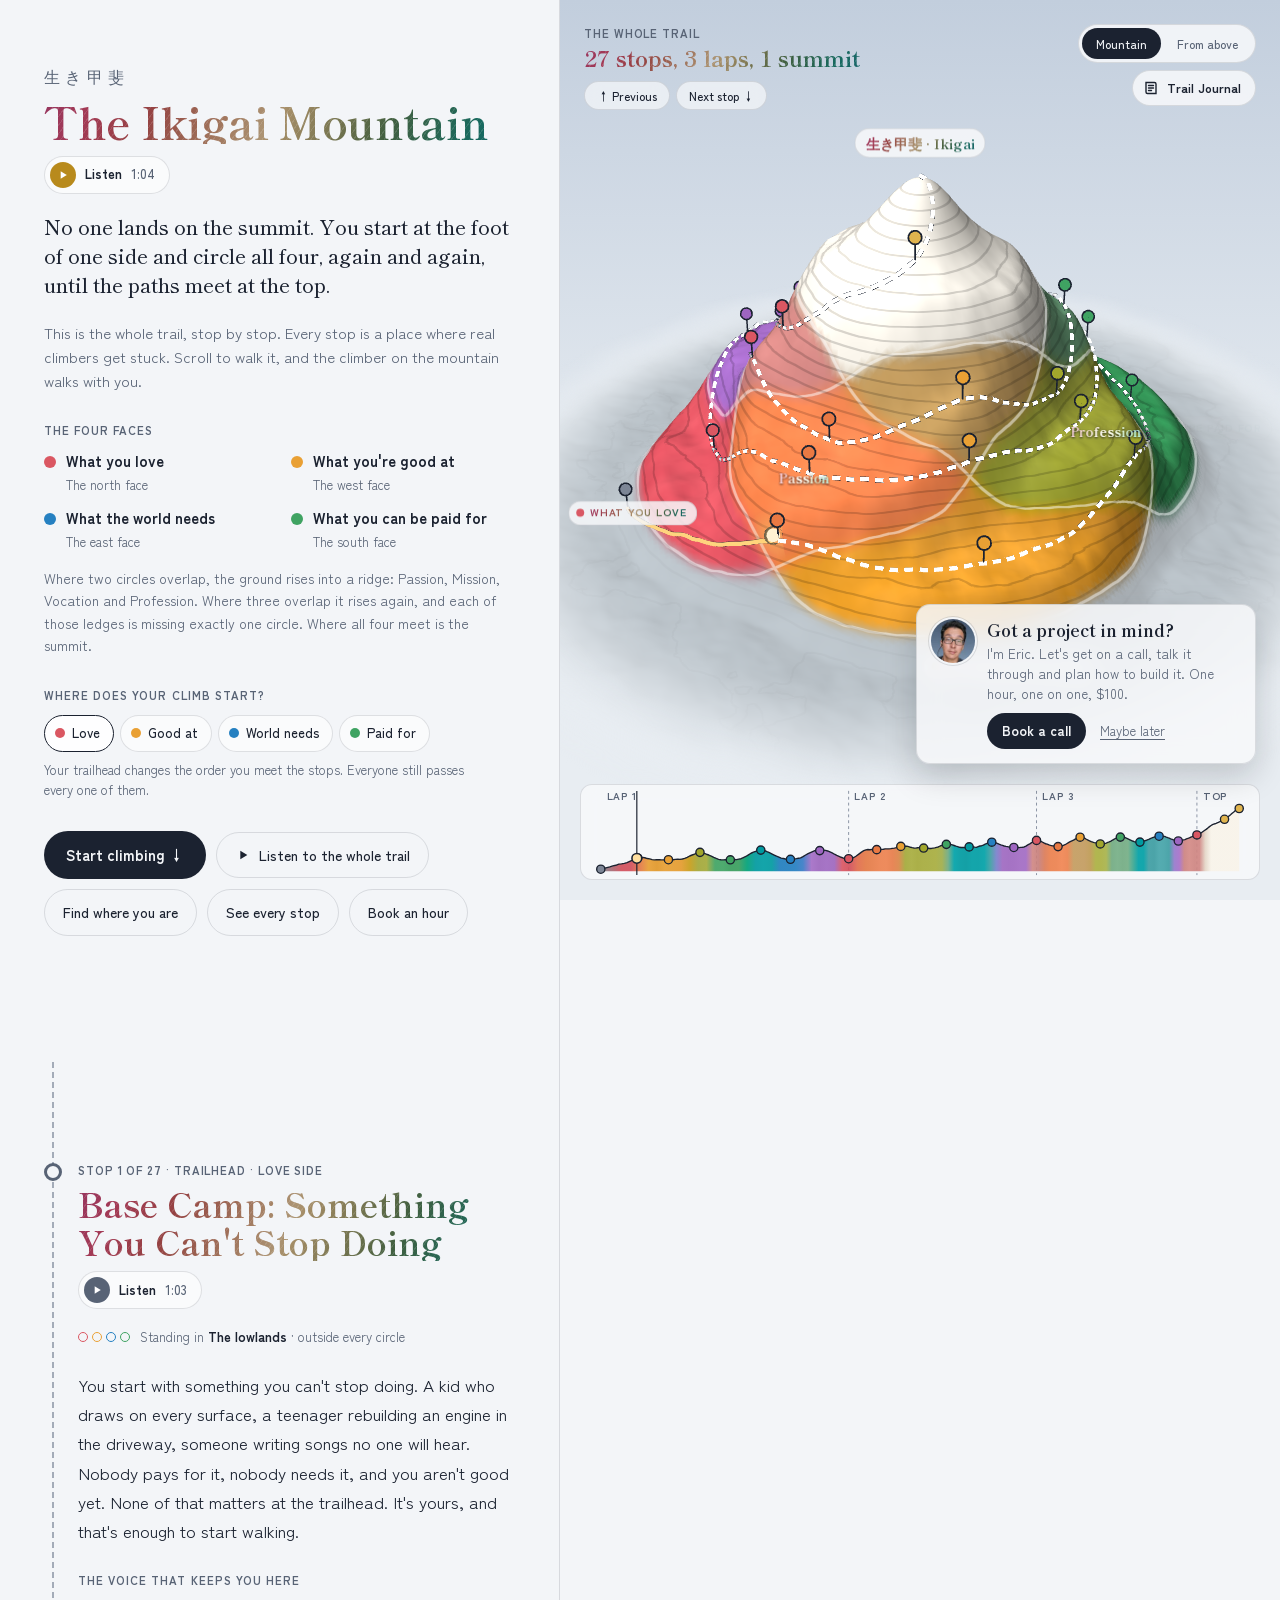
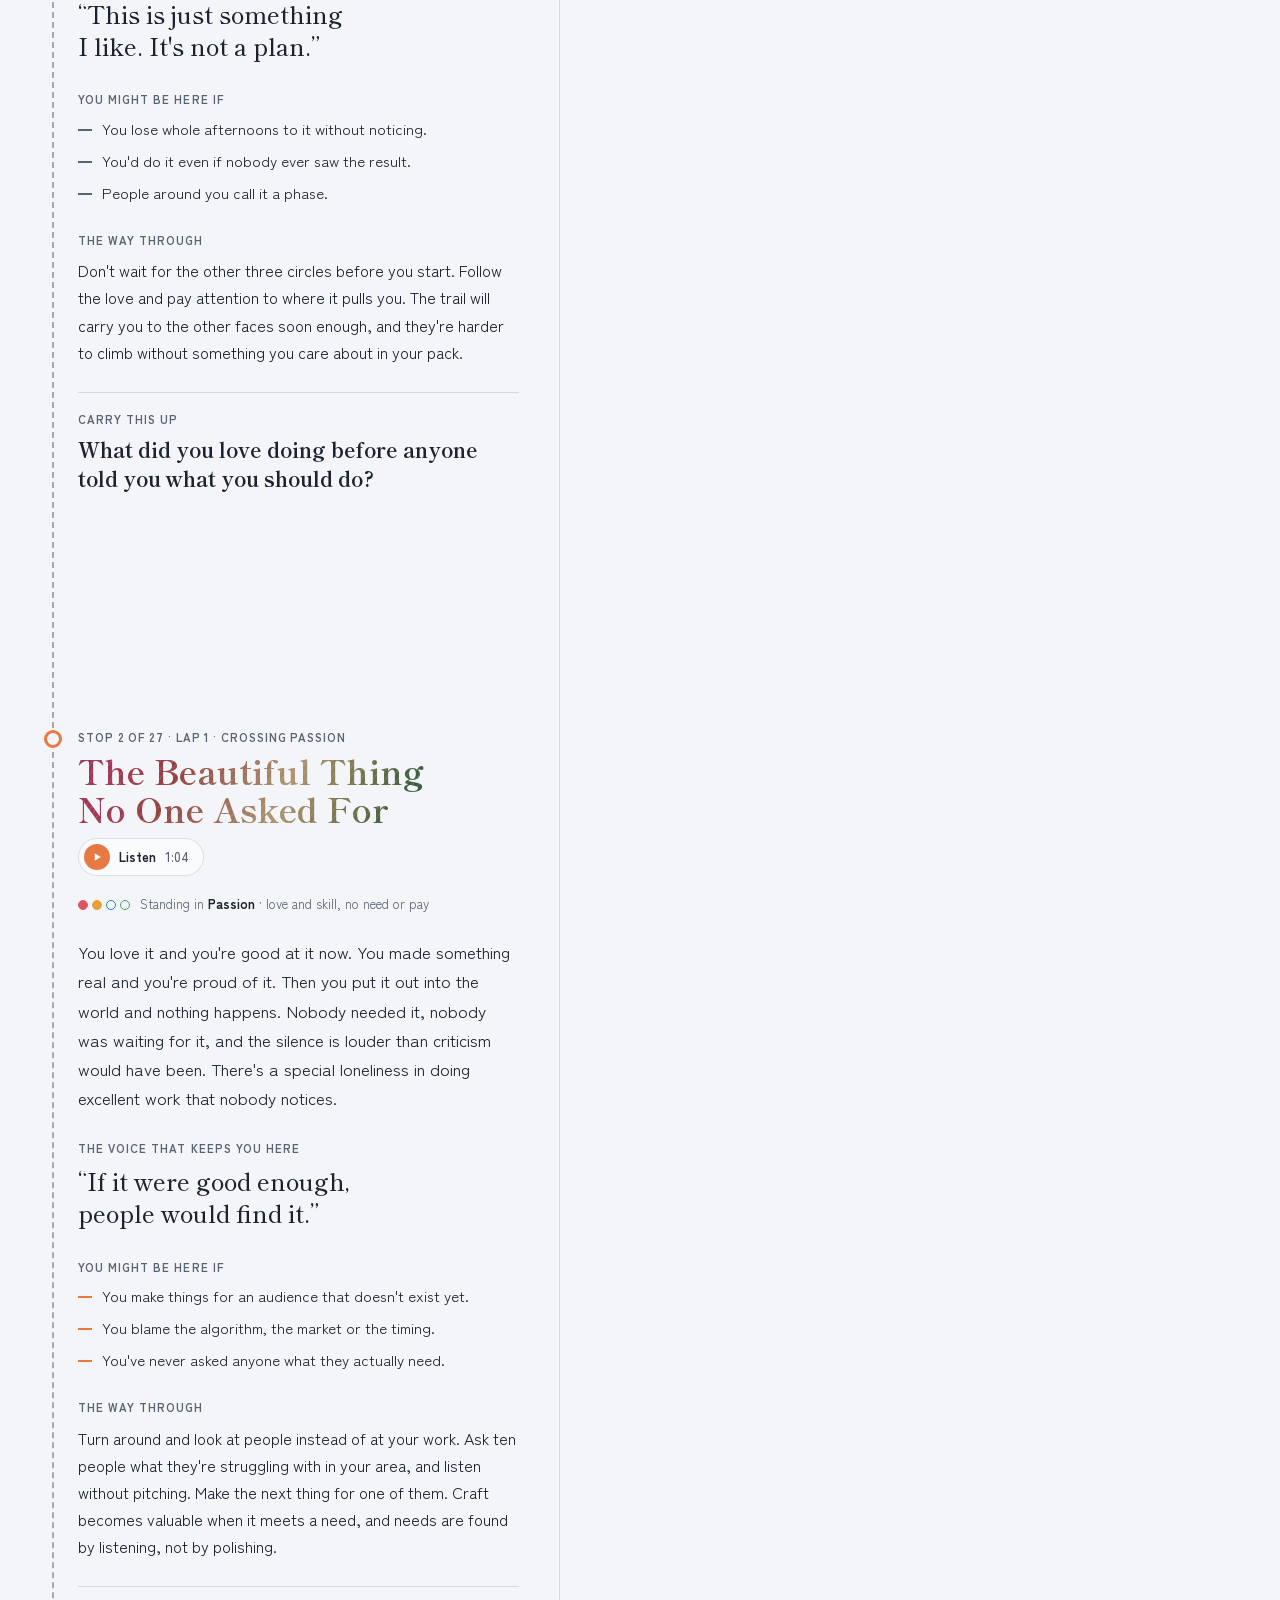
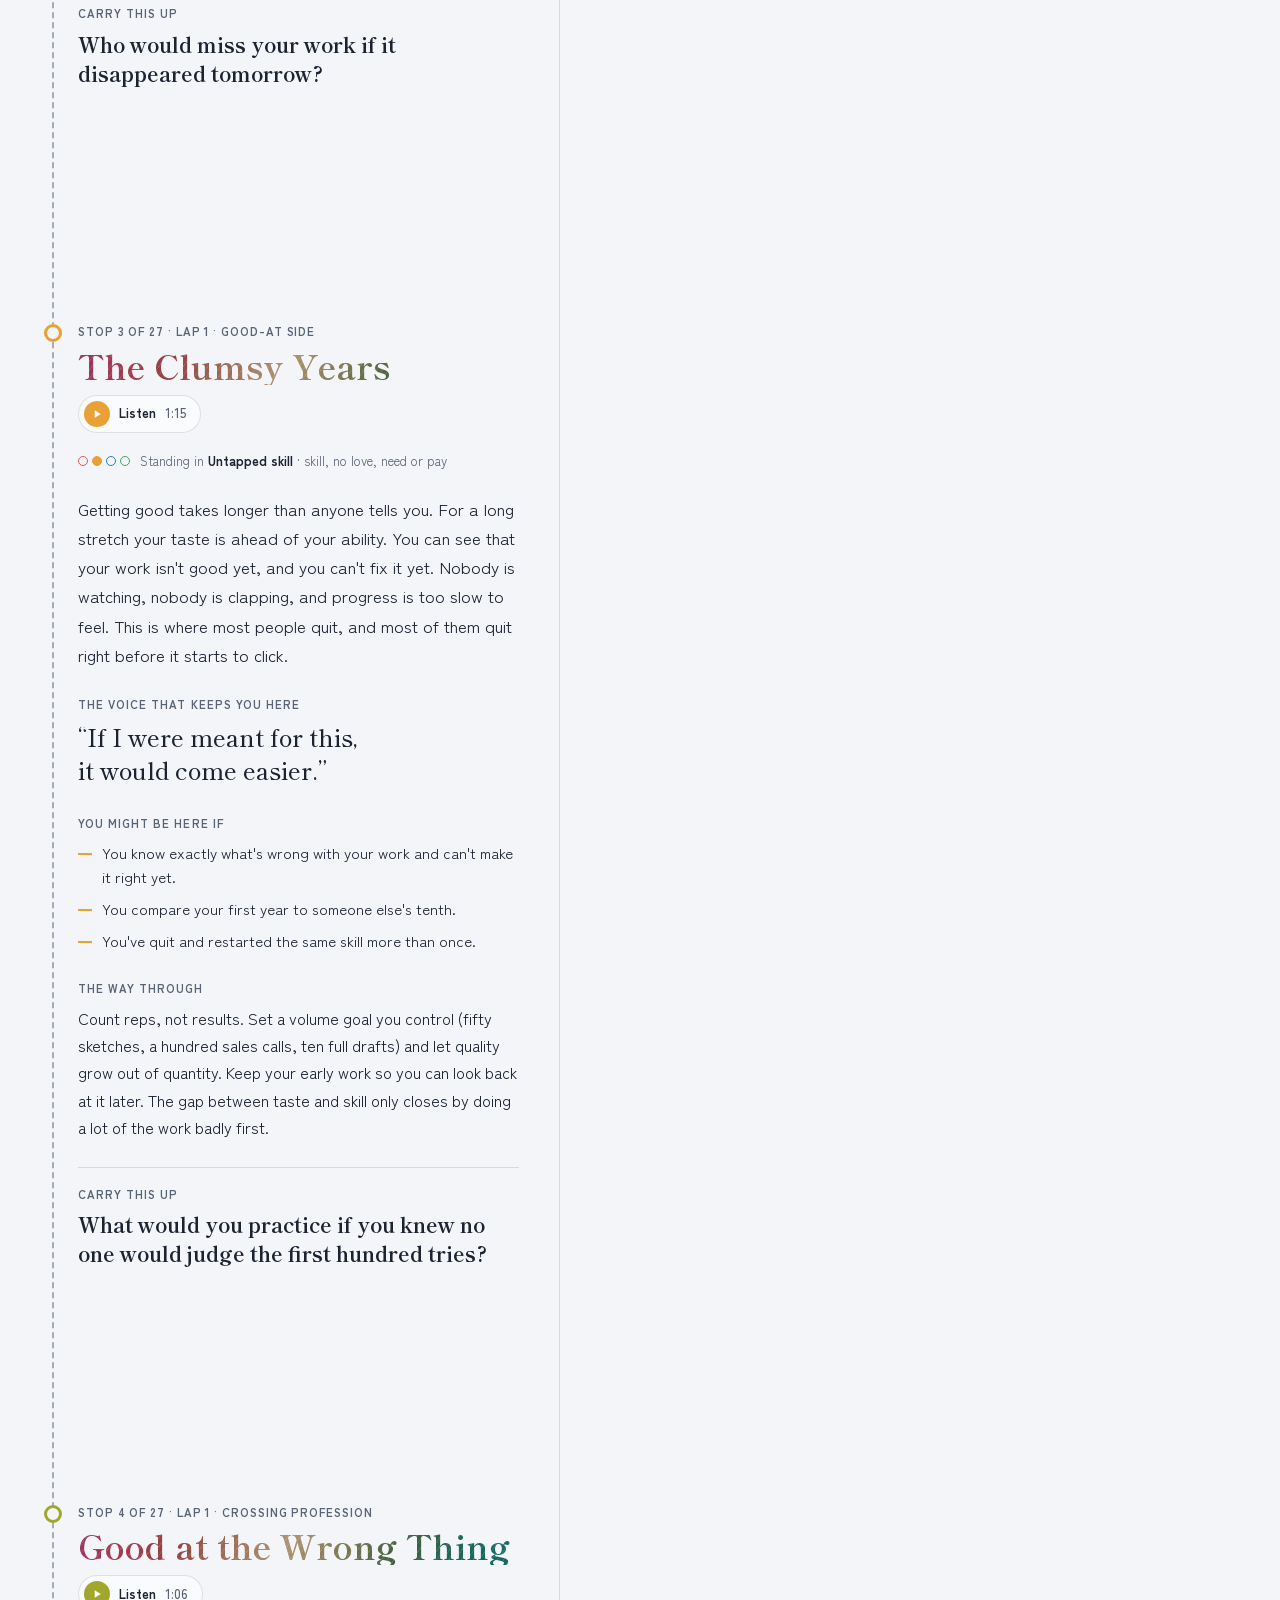
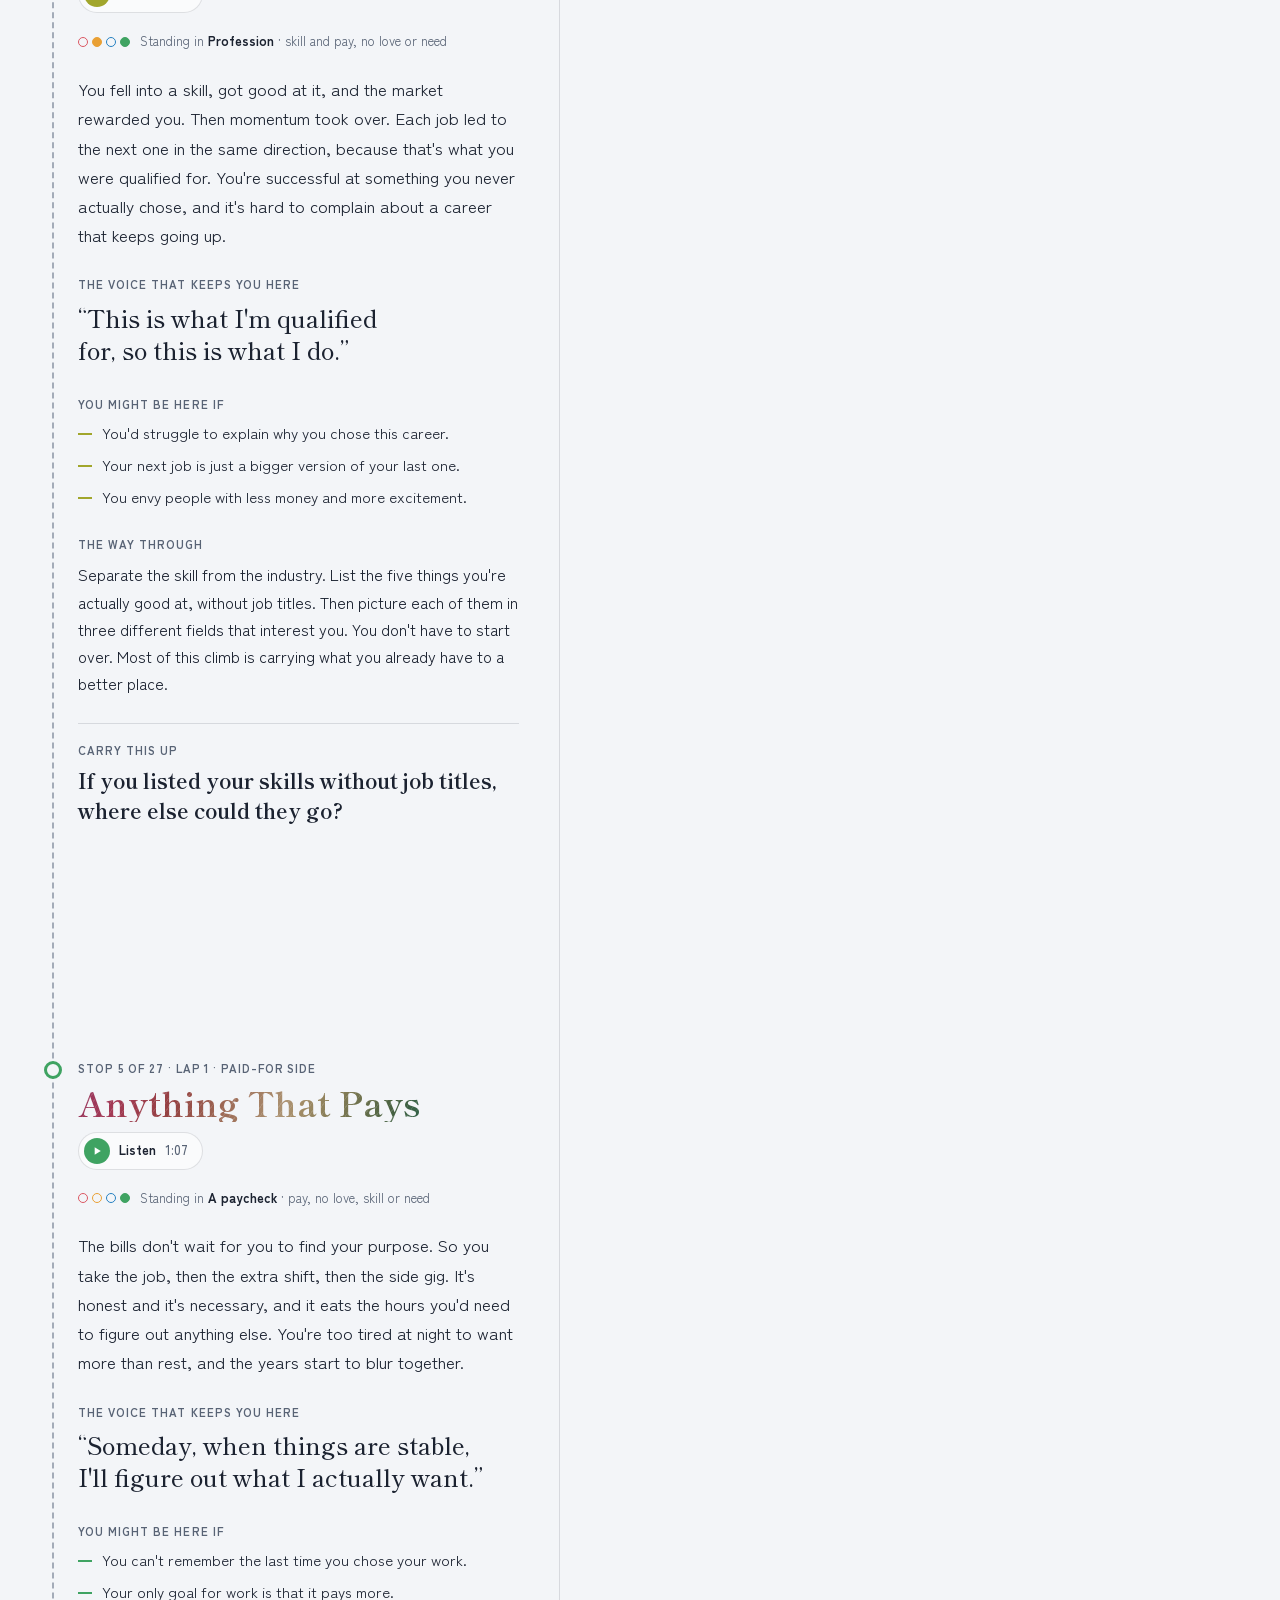
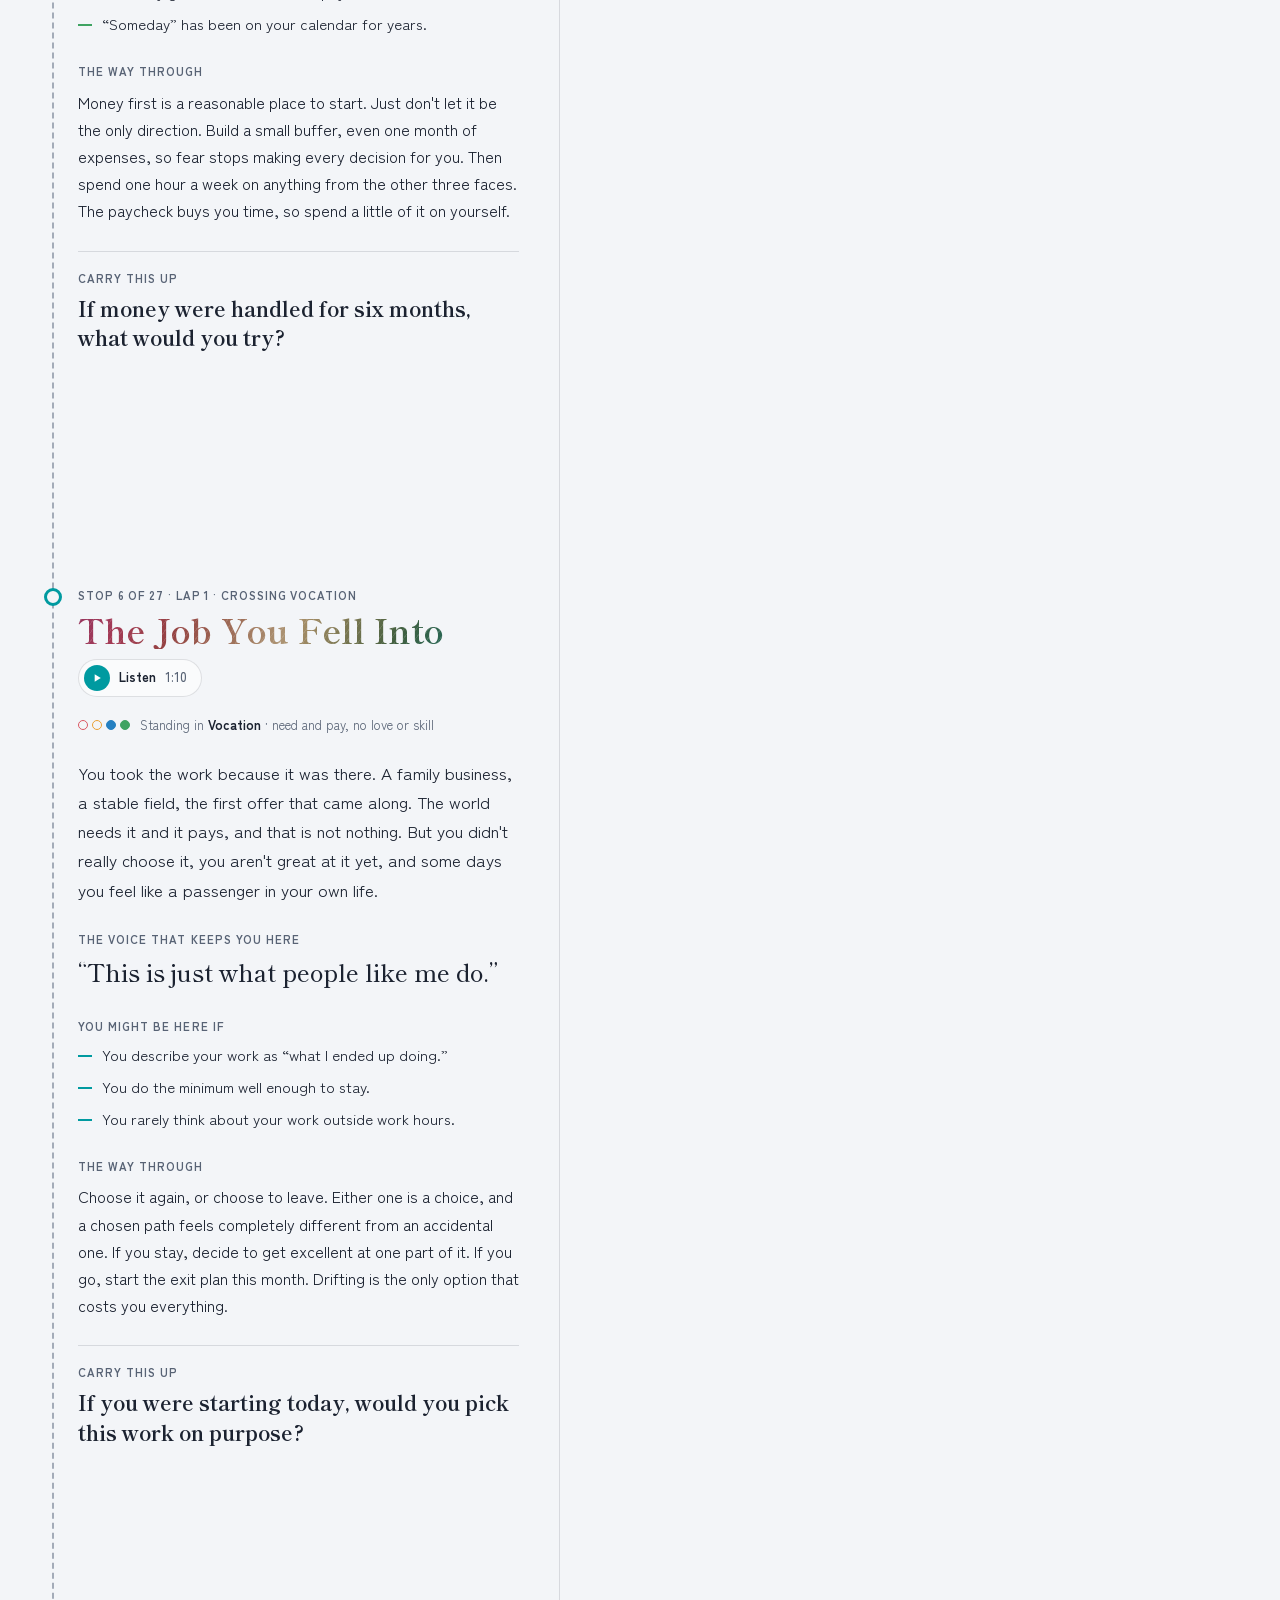
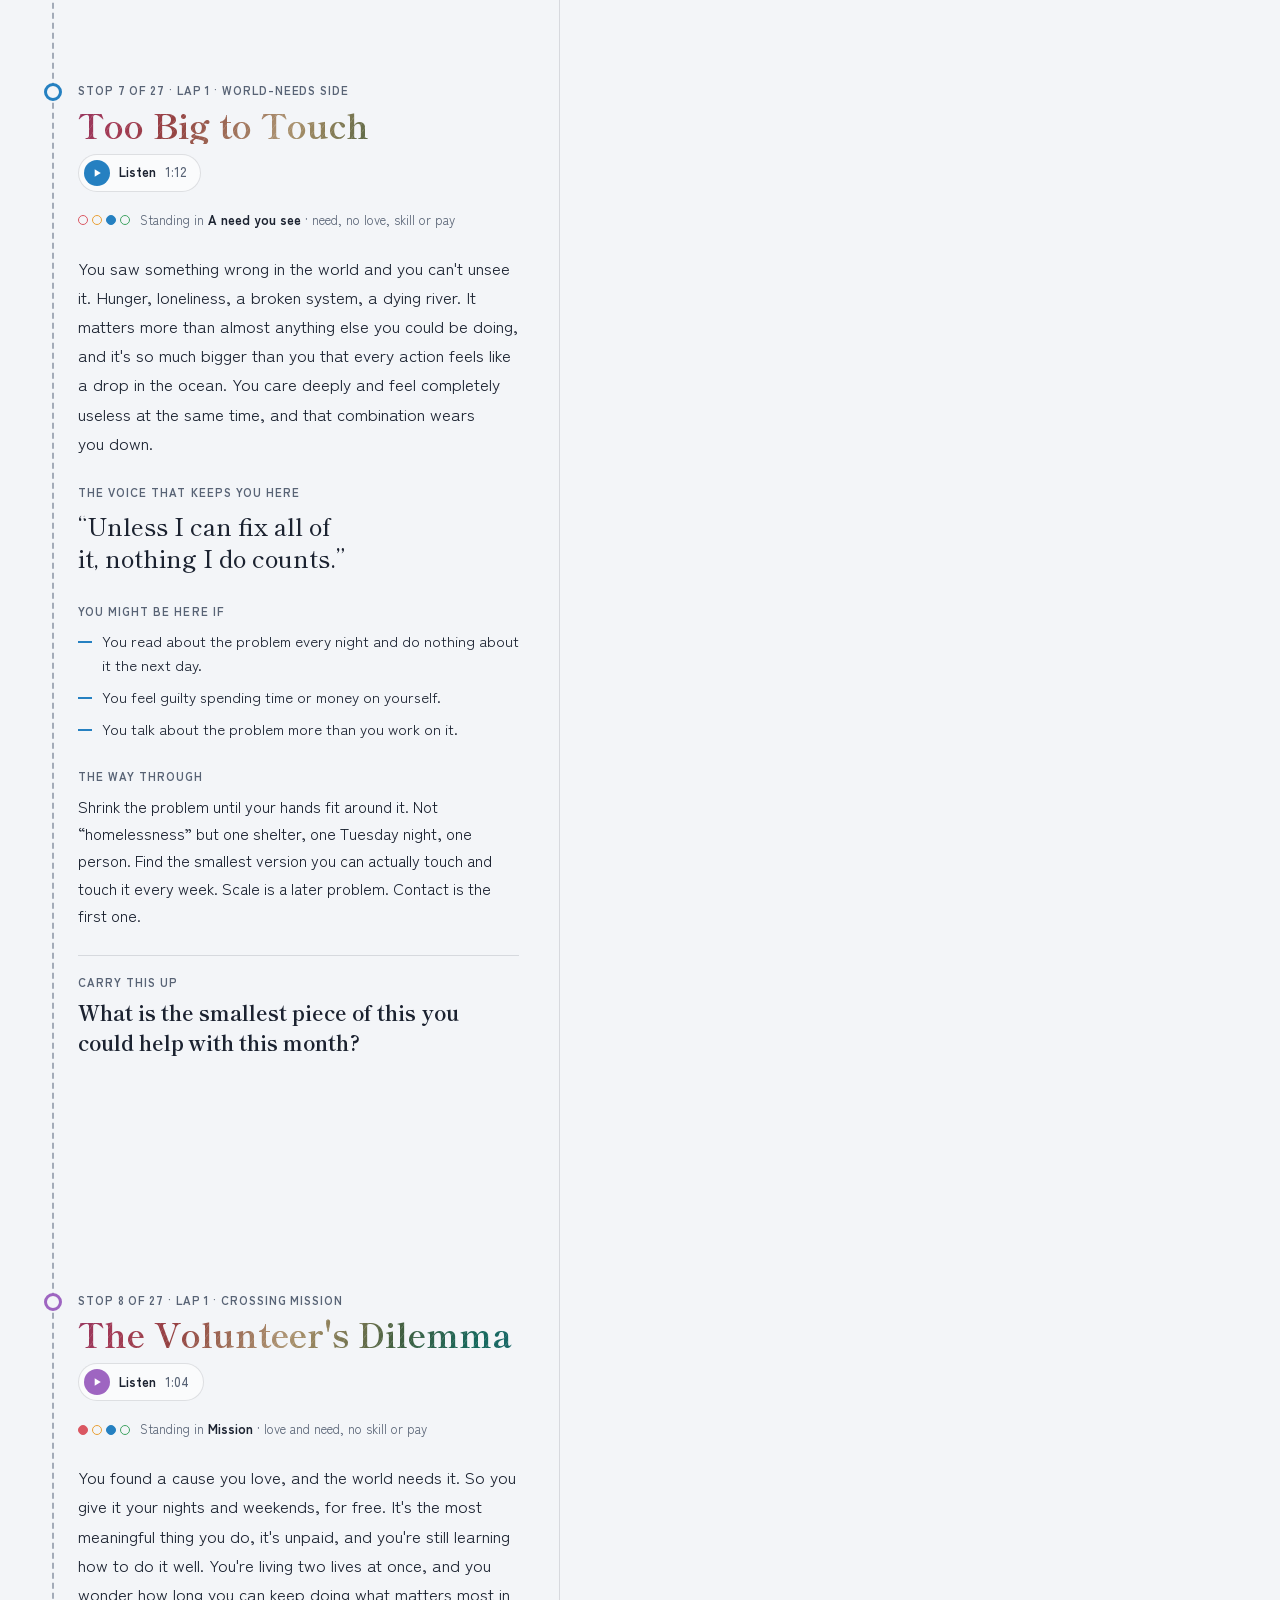
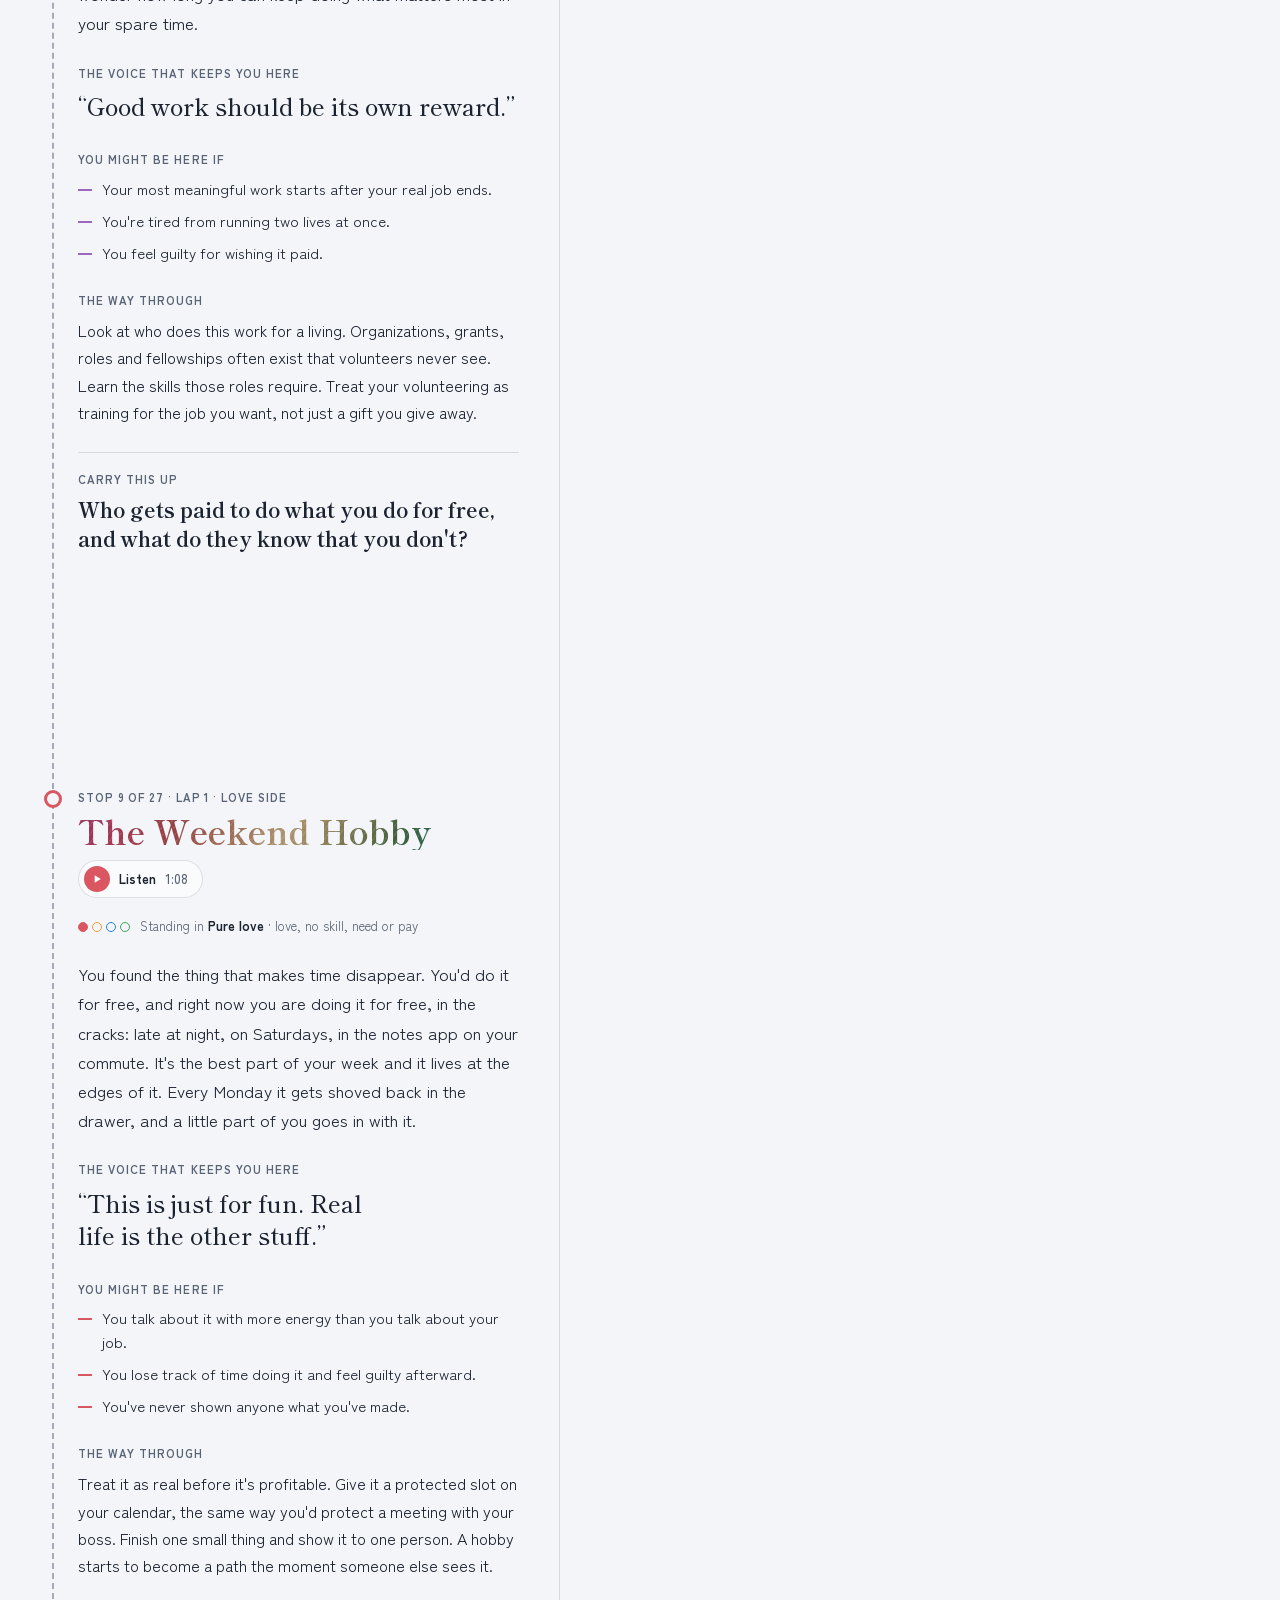
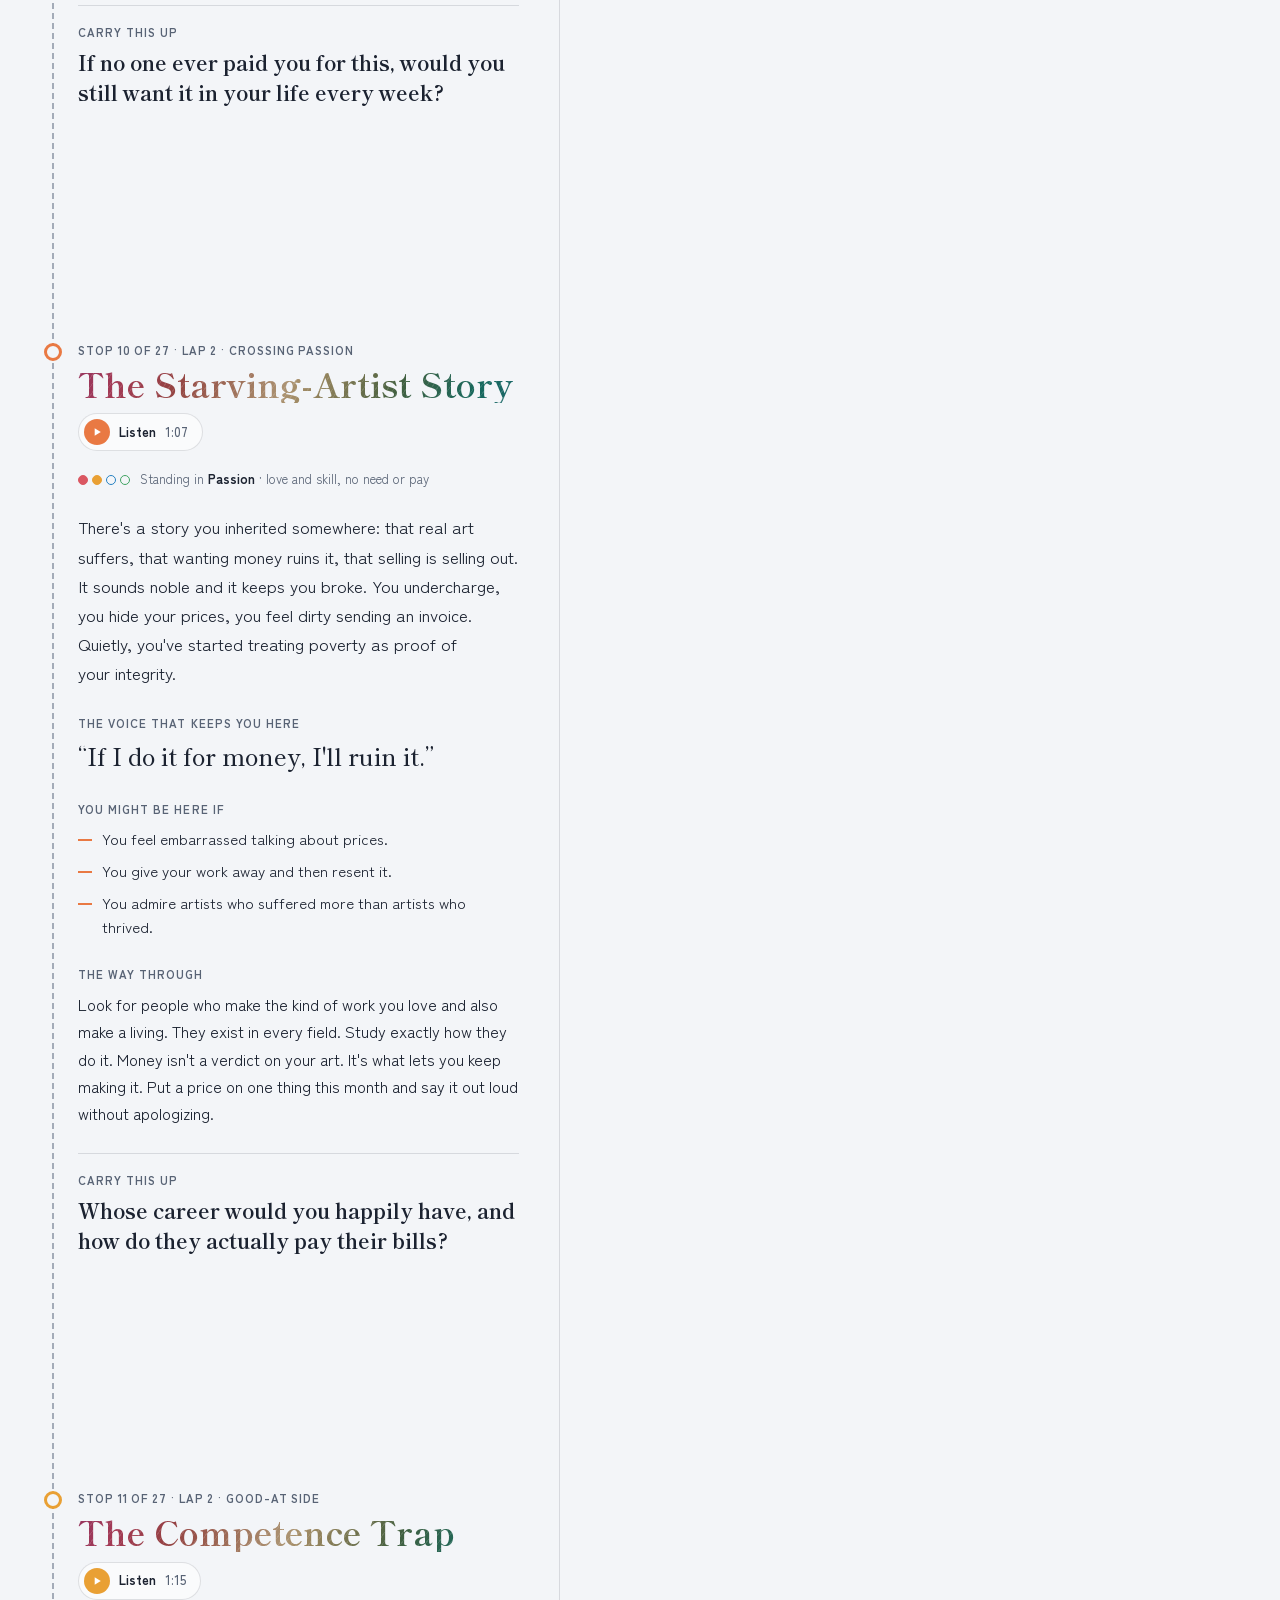
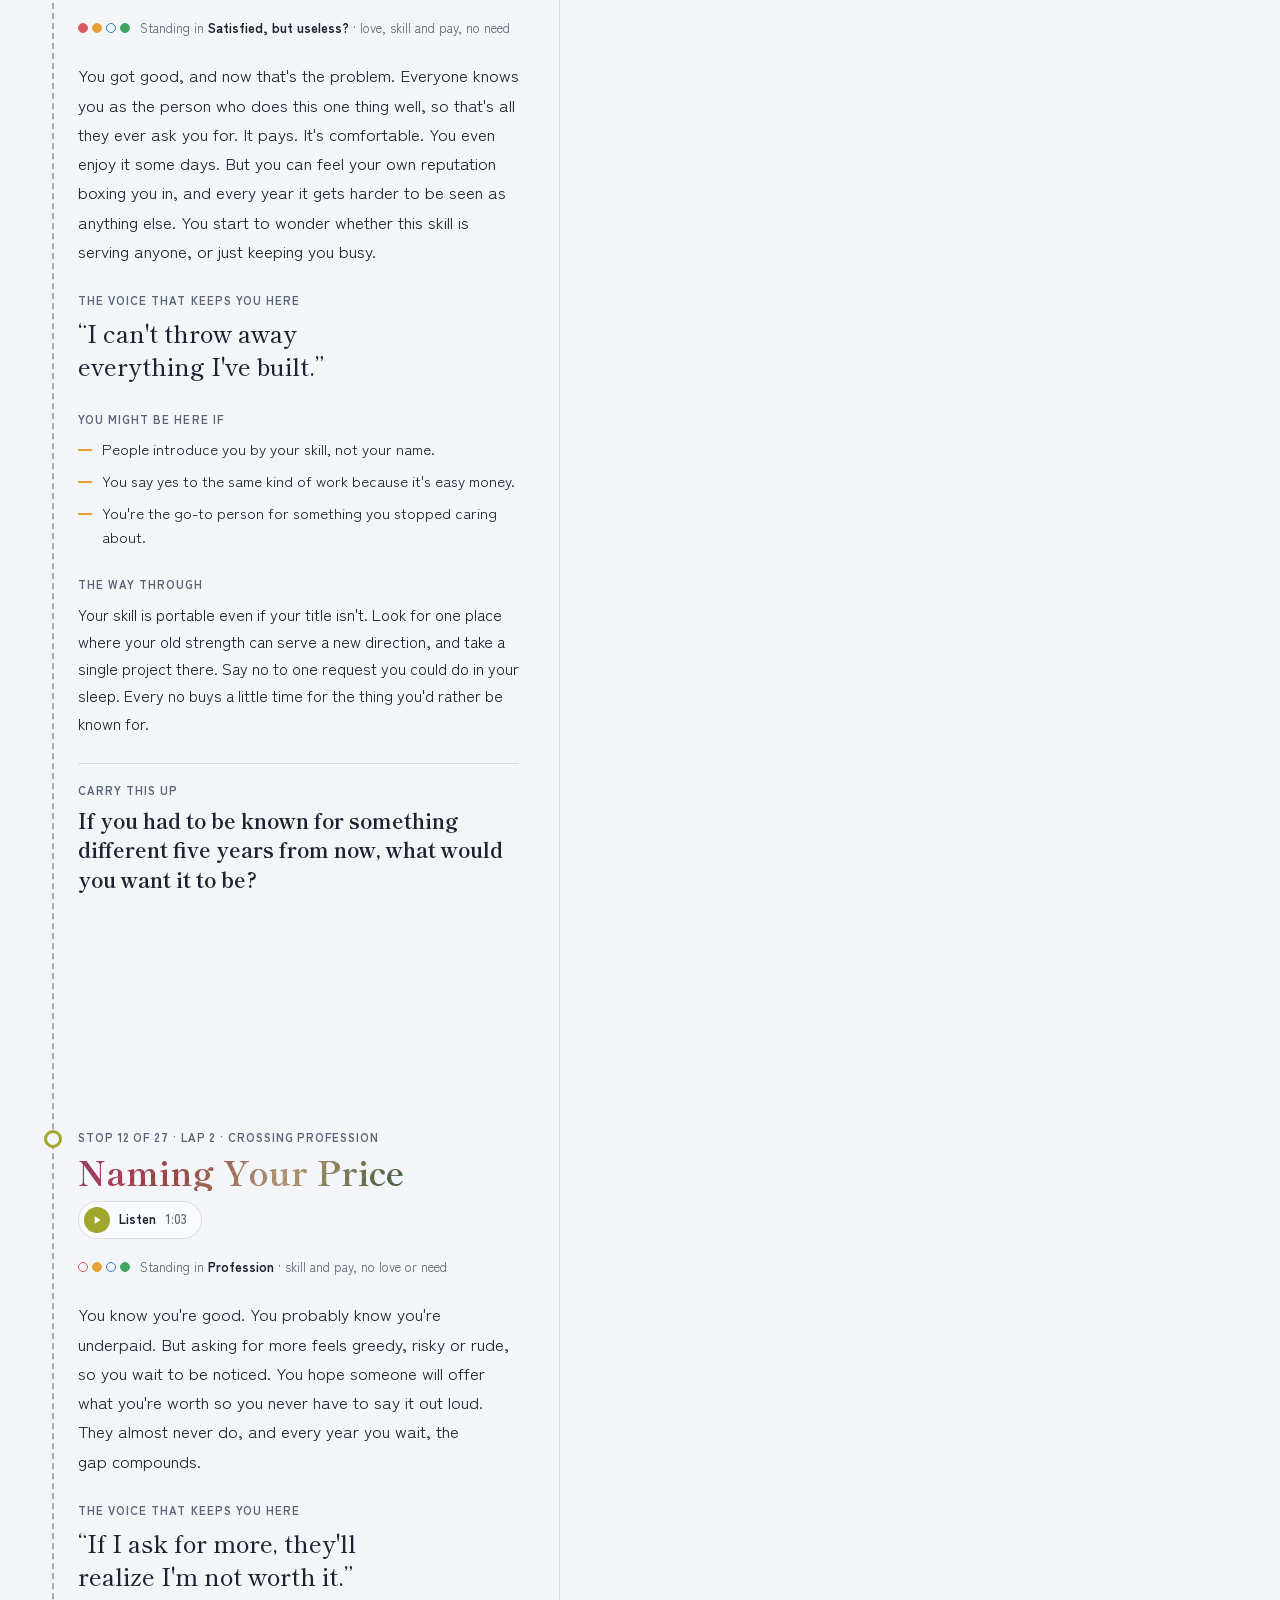
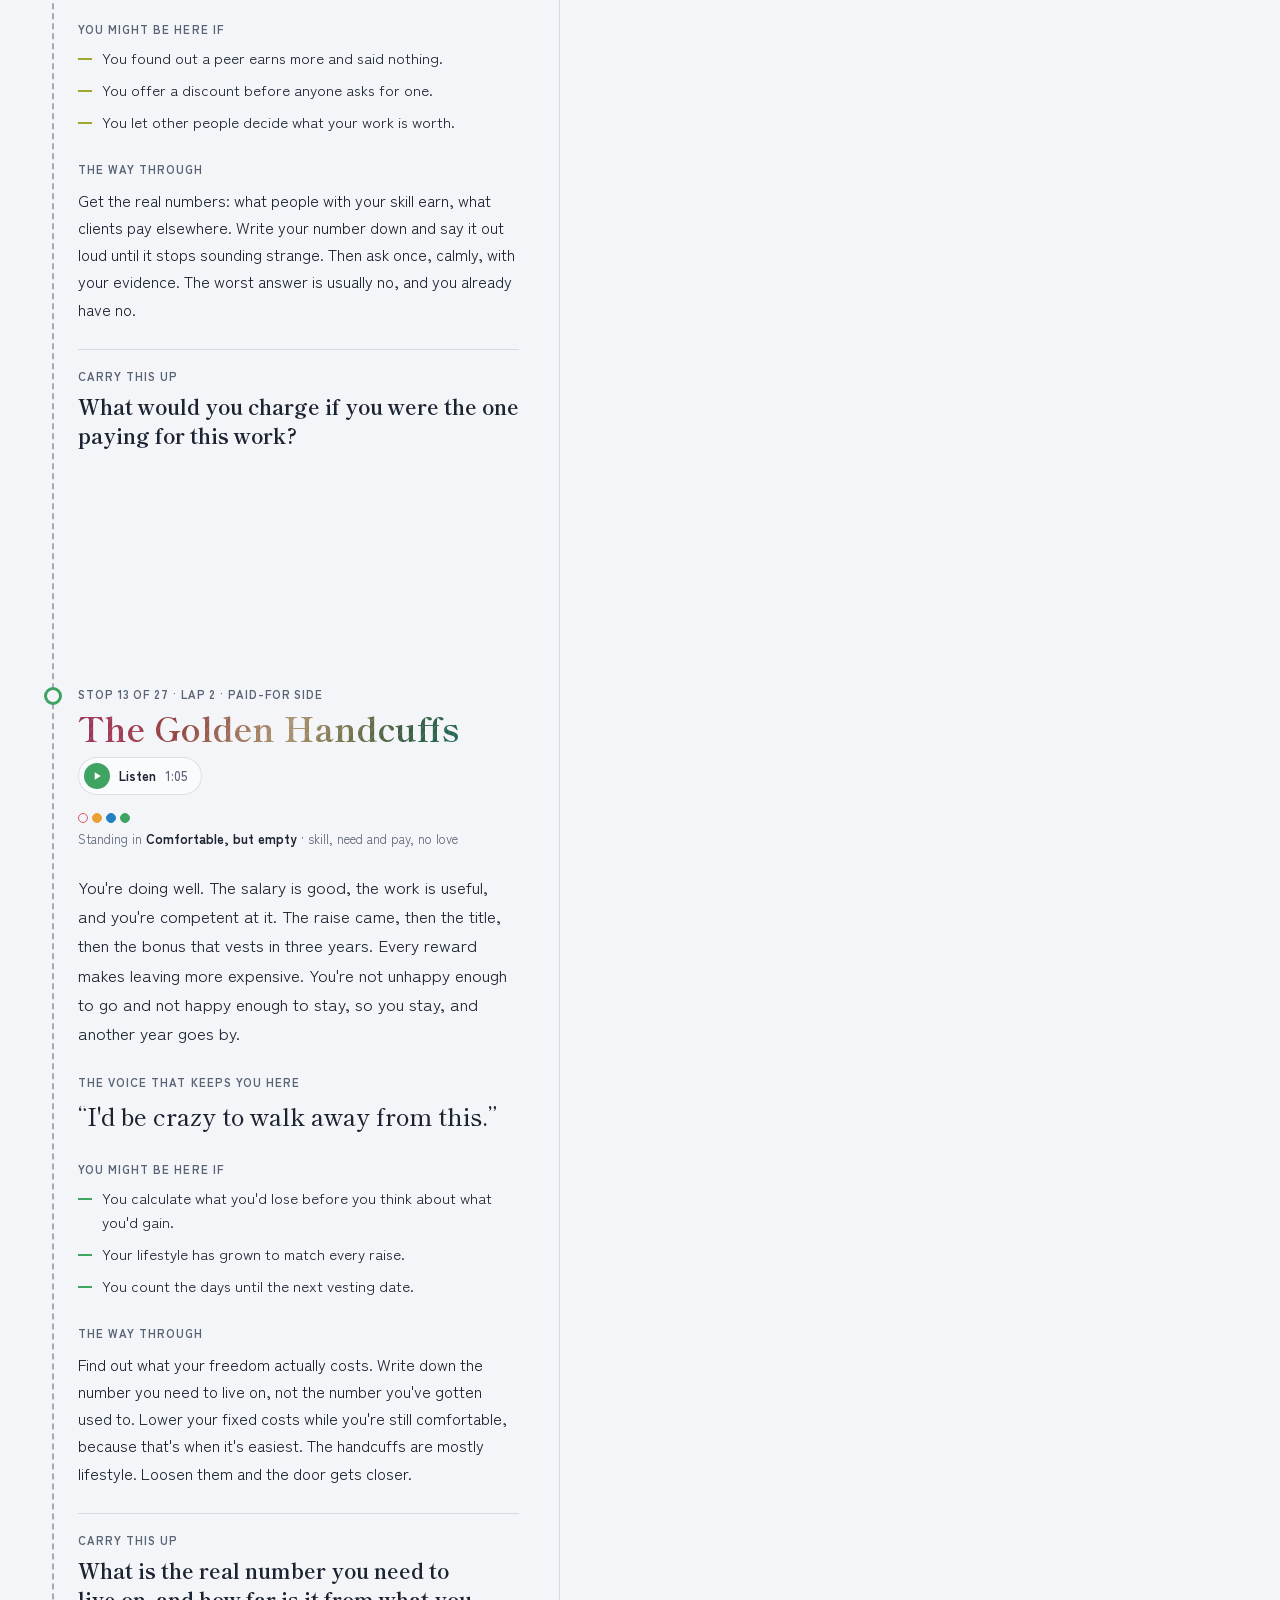
==== commit 05092236: "Roll back the Japanese scroll reveal This reverts commit f749c48 (#2).  Co-Authored-By: Claude Opus " ====
--- a/index.html
+++ b/index.html
@@ -1100,7 +1100,6 @@
 
 </style>
 <link rel="stylesheet" href="text-foil.css">
-<link rel="stylesheet" href="text-reveal.css">
 </head>
 <body>
 <div class="layout">
@@ -1255,6 +1254,5 @@
 <script src="vendor/three.min.js" defer></script>
 <script src="app.js" defer></script>
 <script src="text-foil.js" defer></script>
-<script src="text-reveal.js" defer></script>
 </body>
 </html>
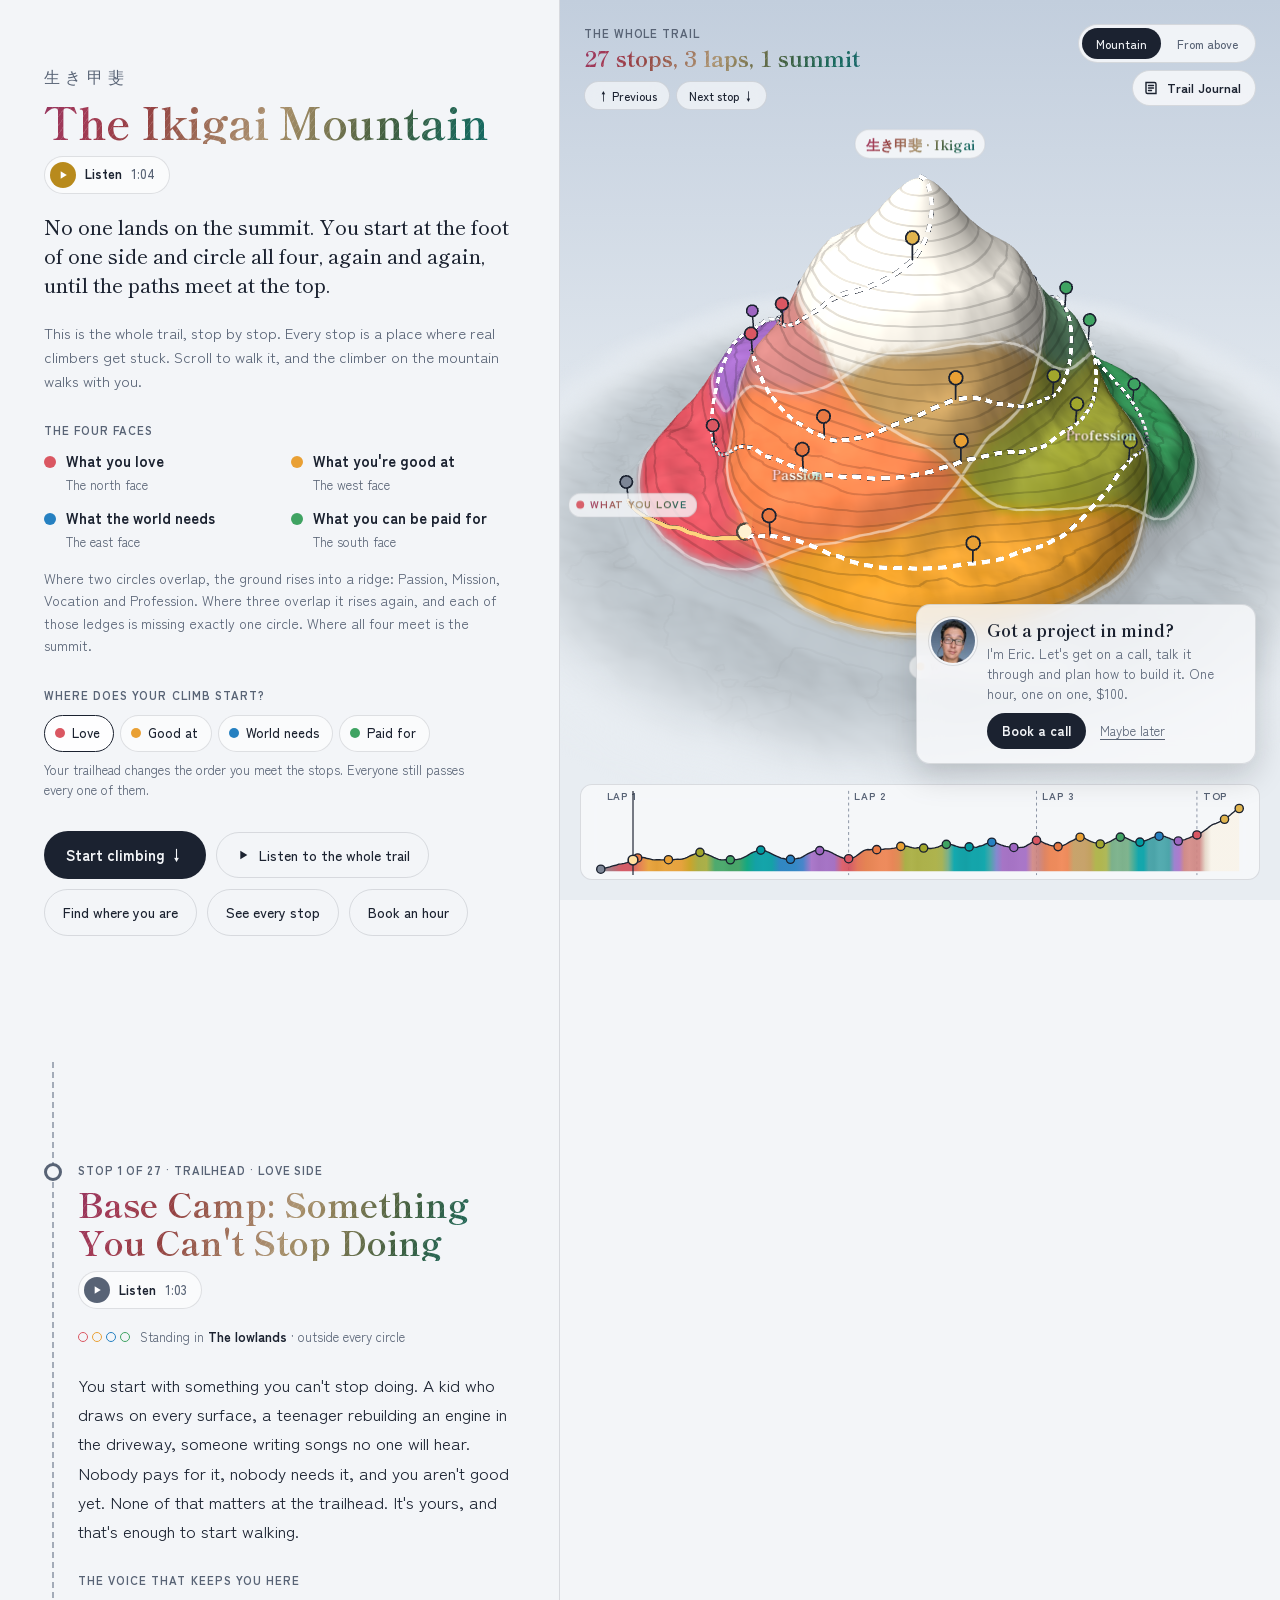
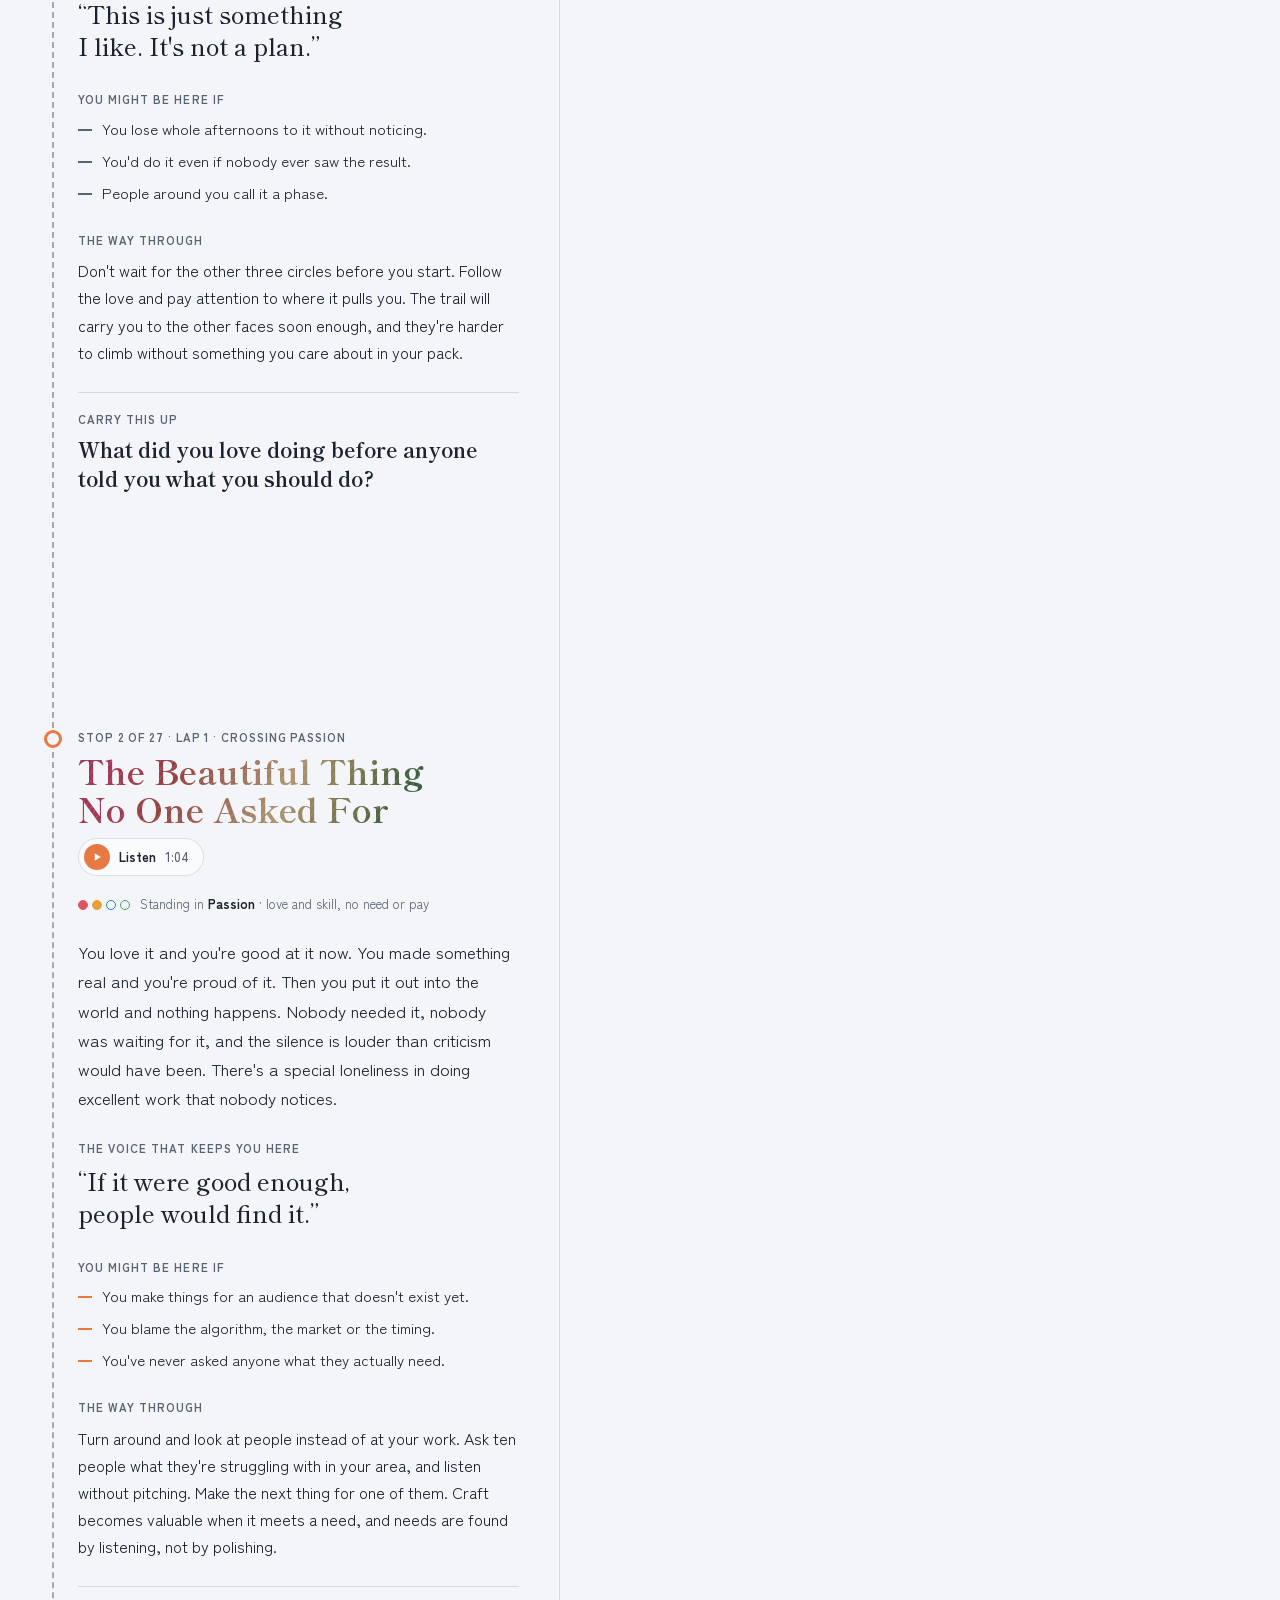
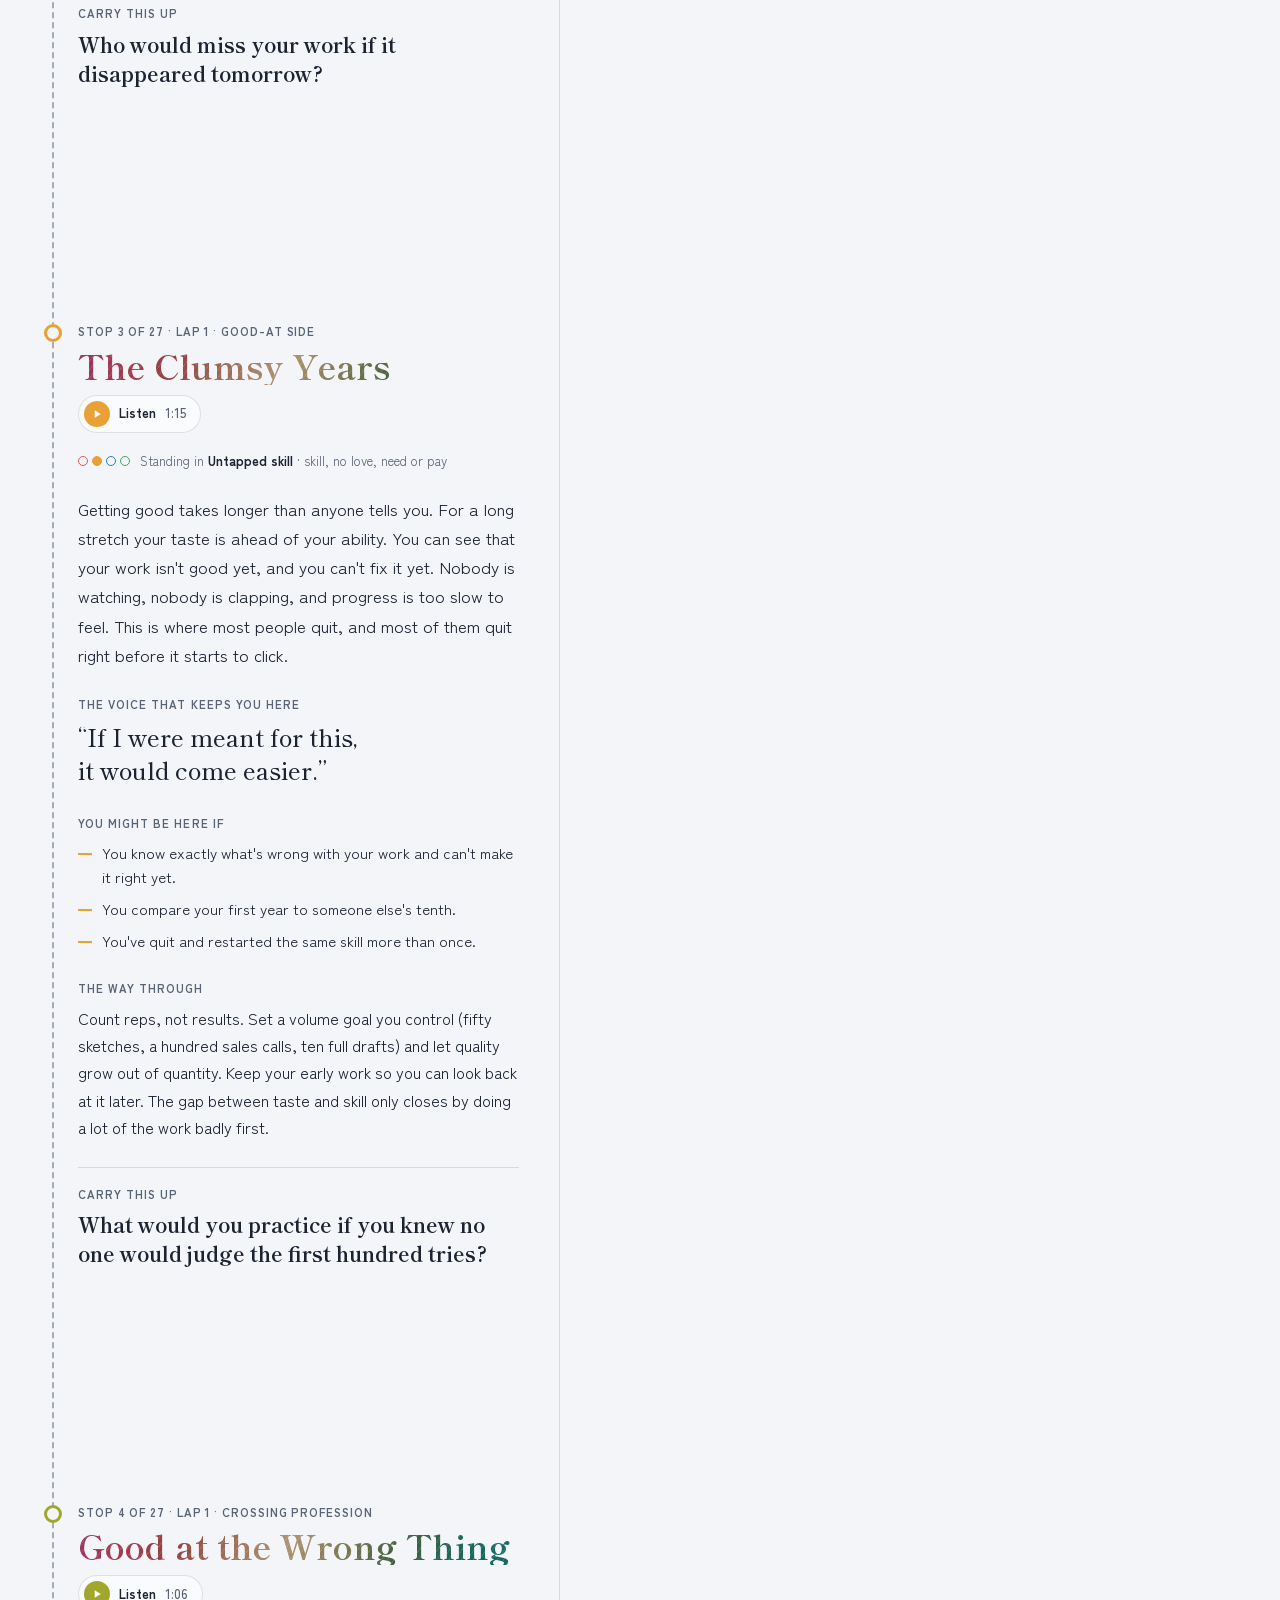
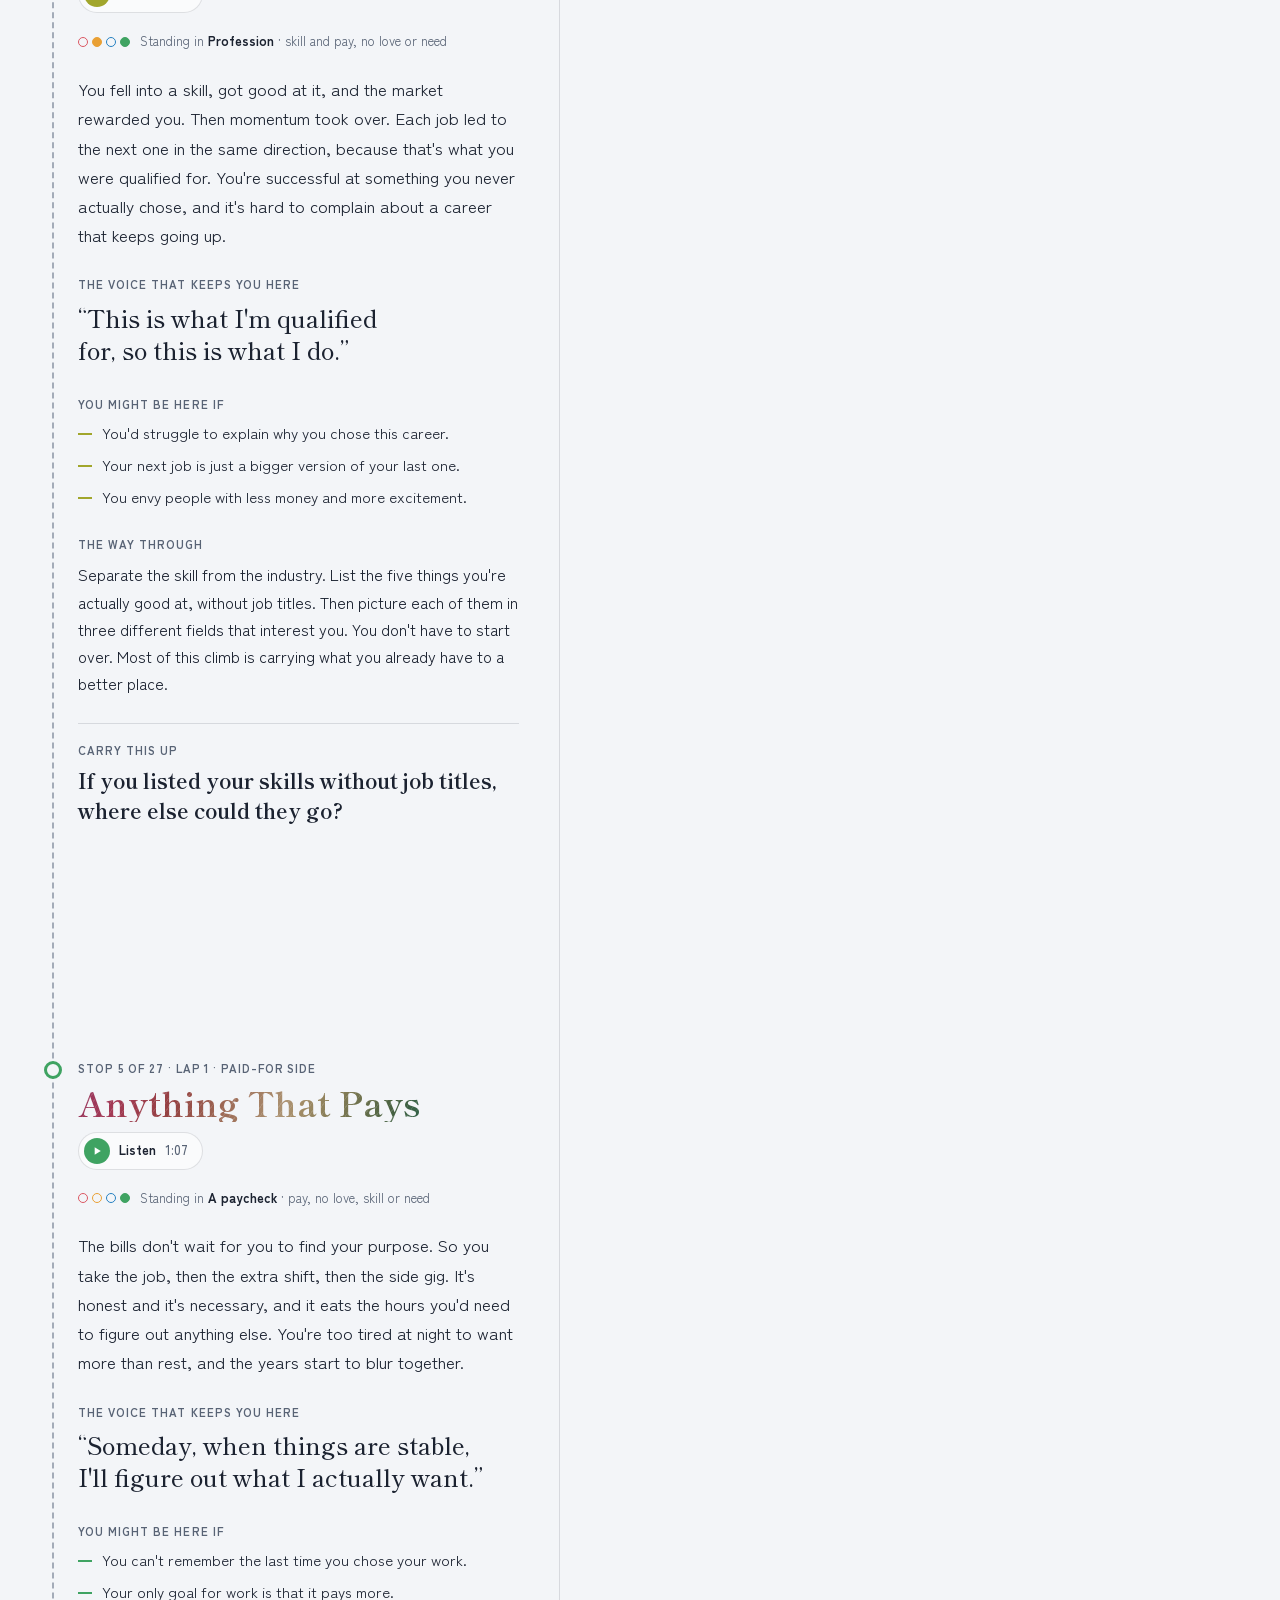
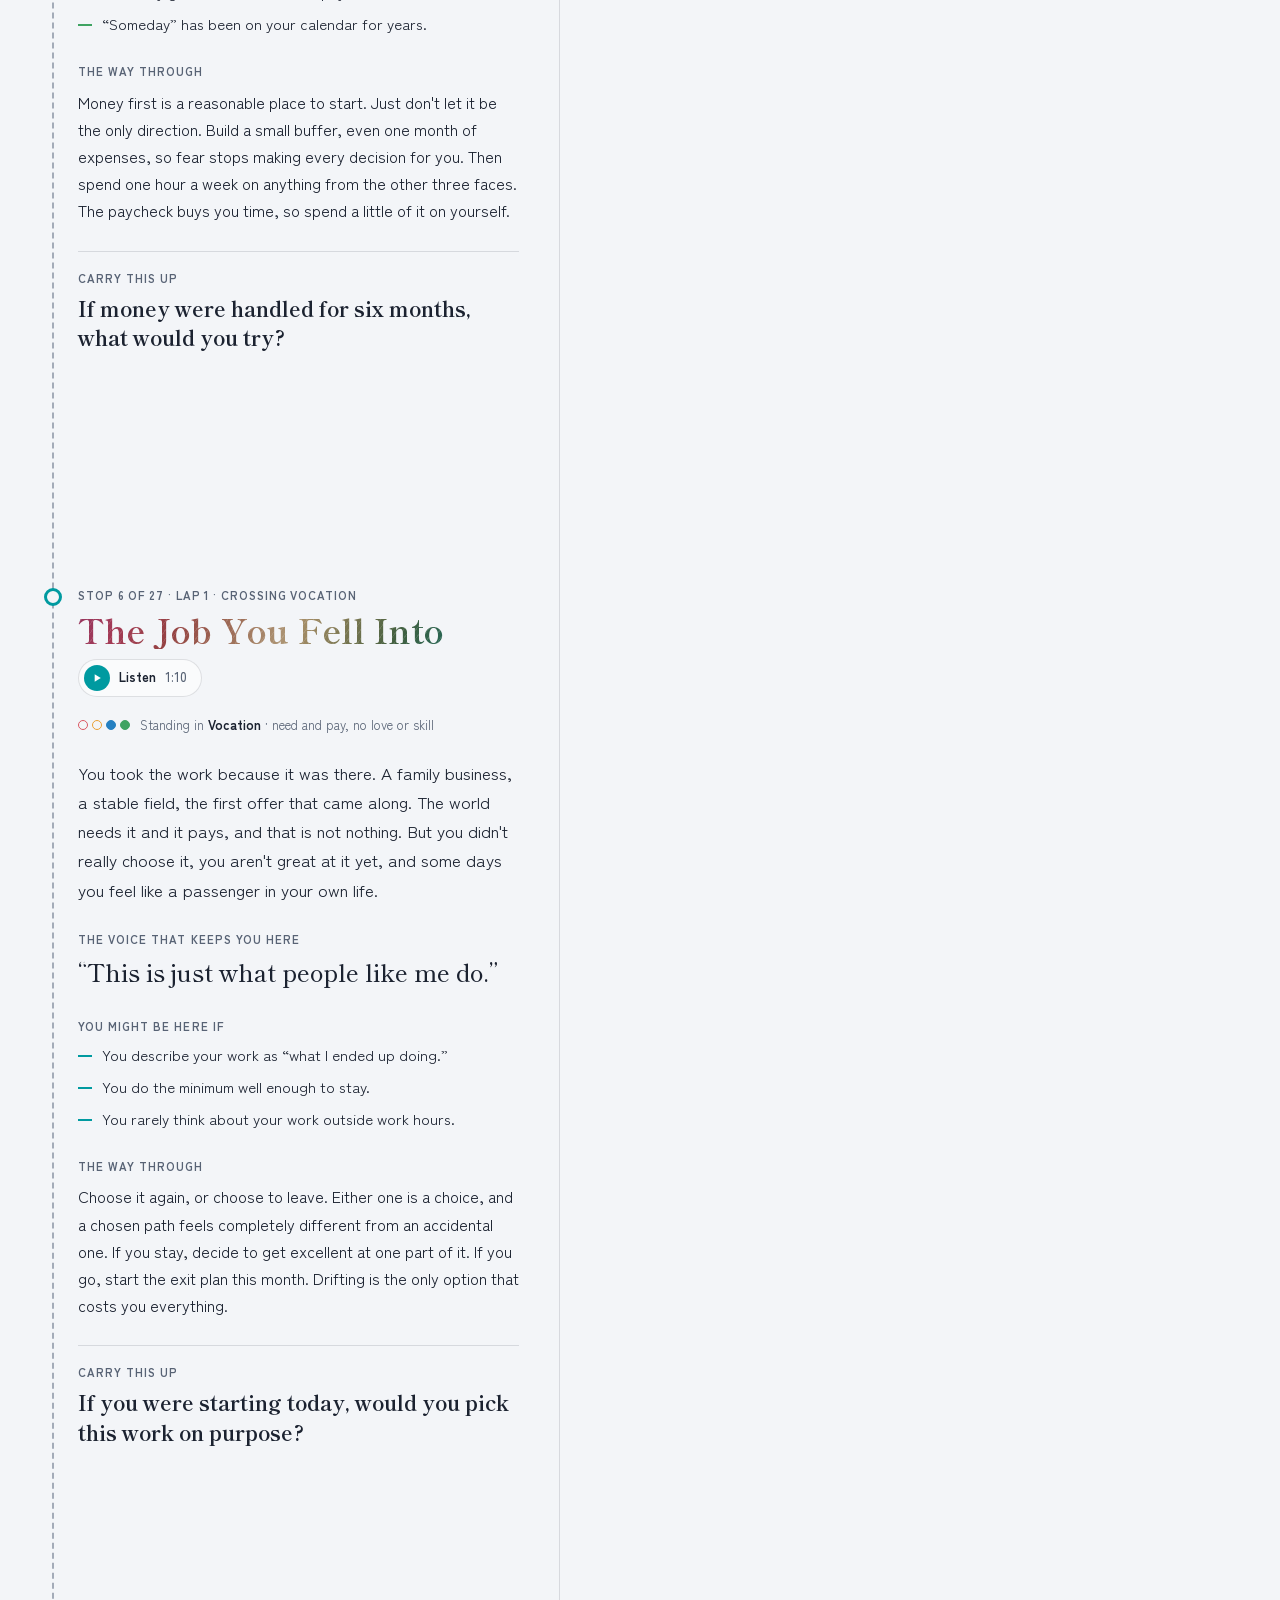
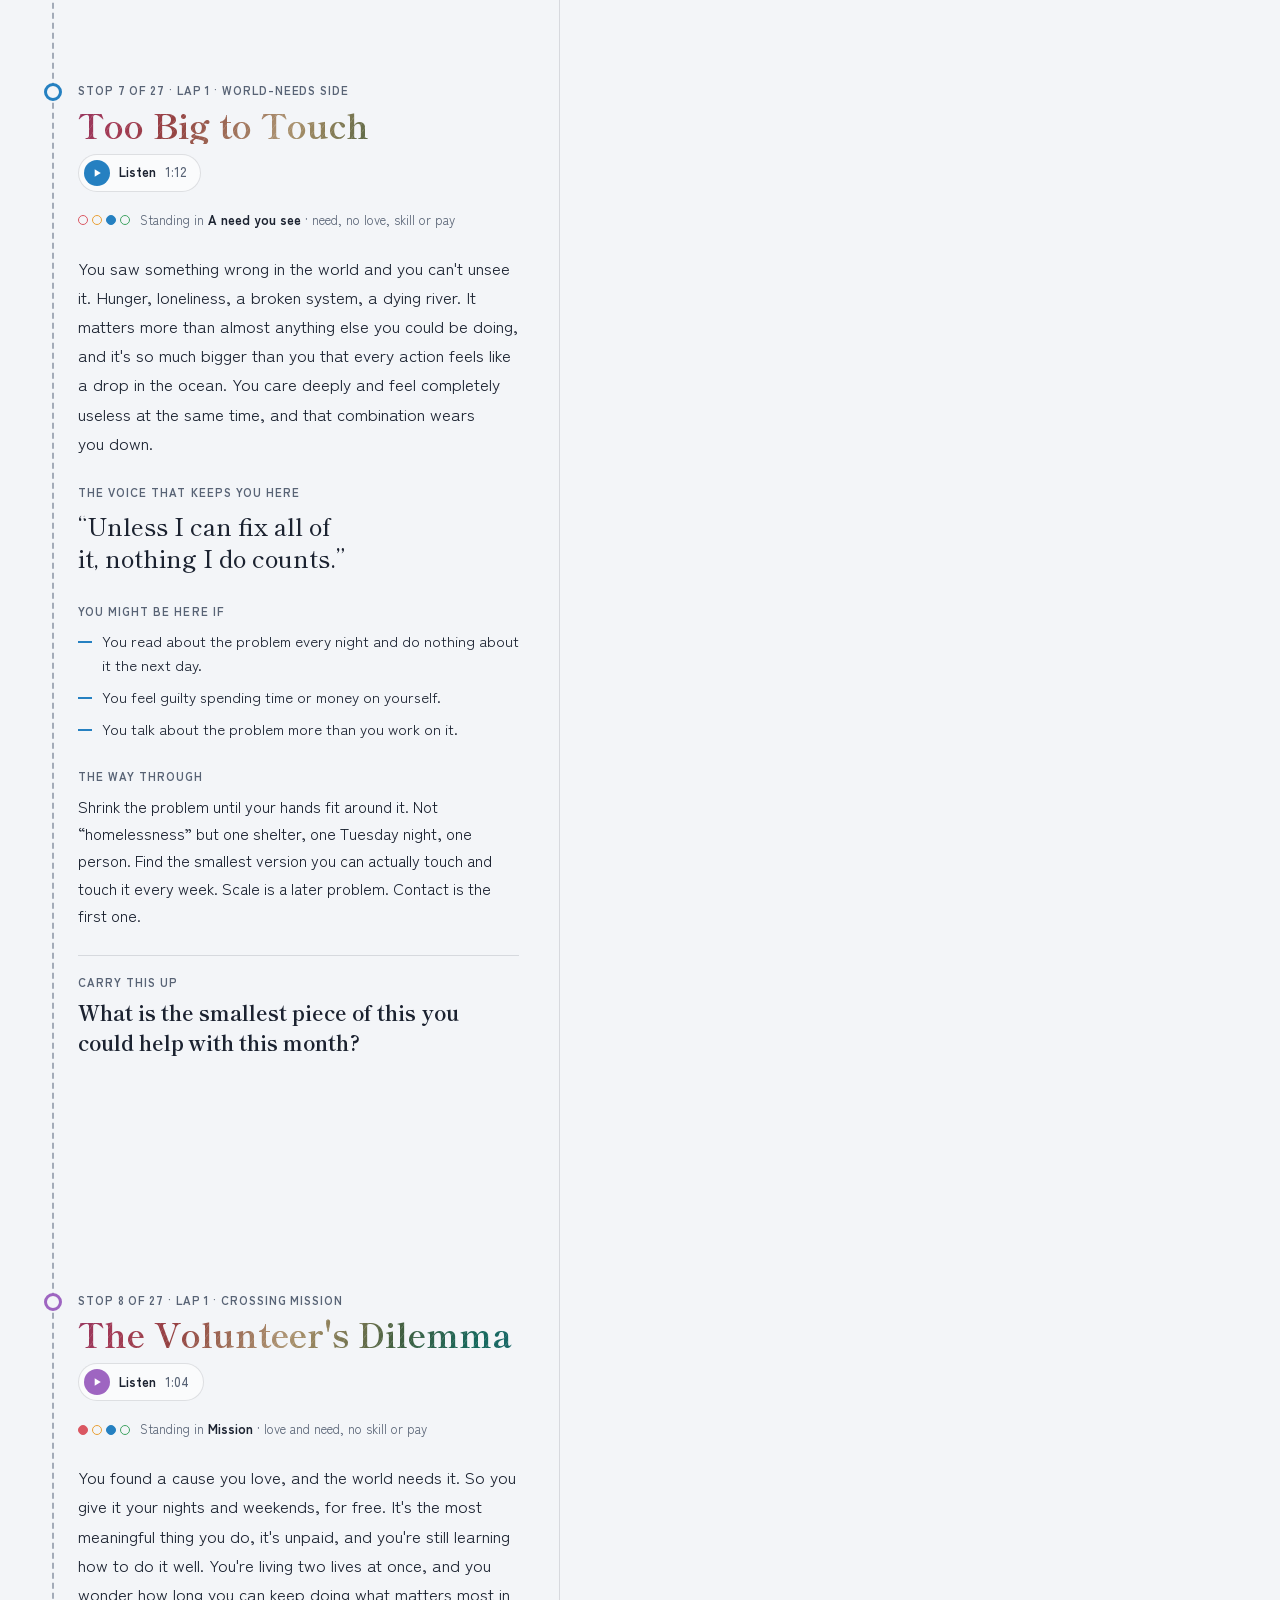
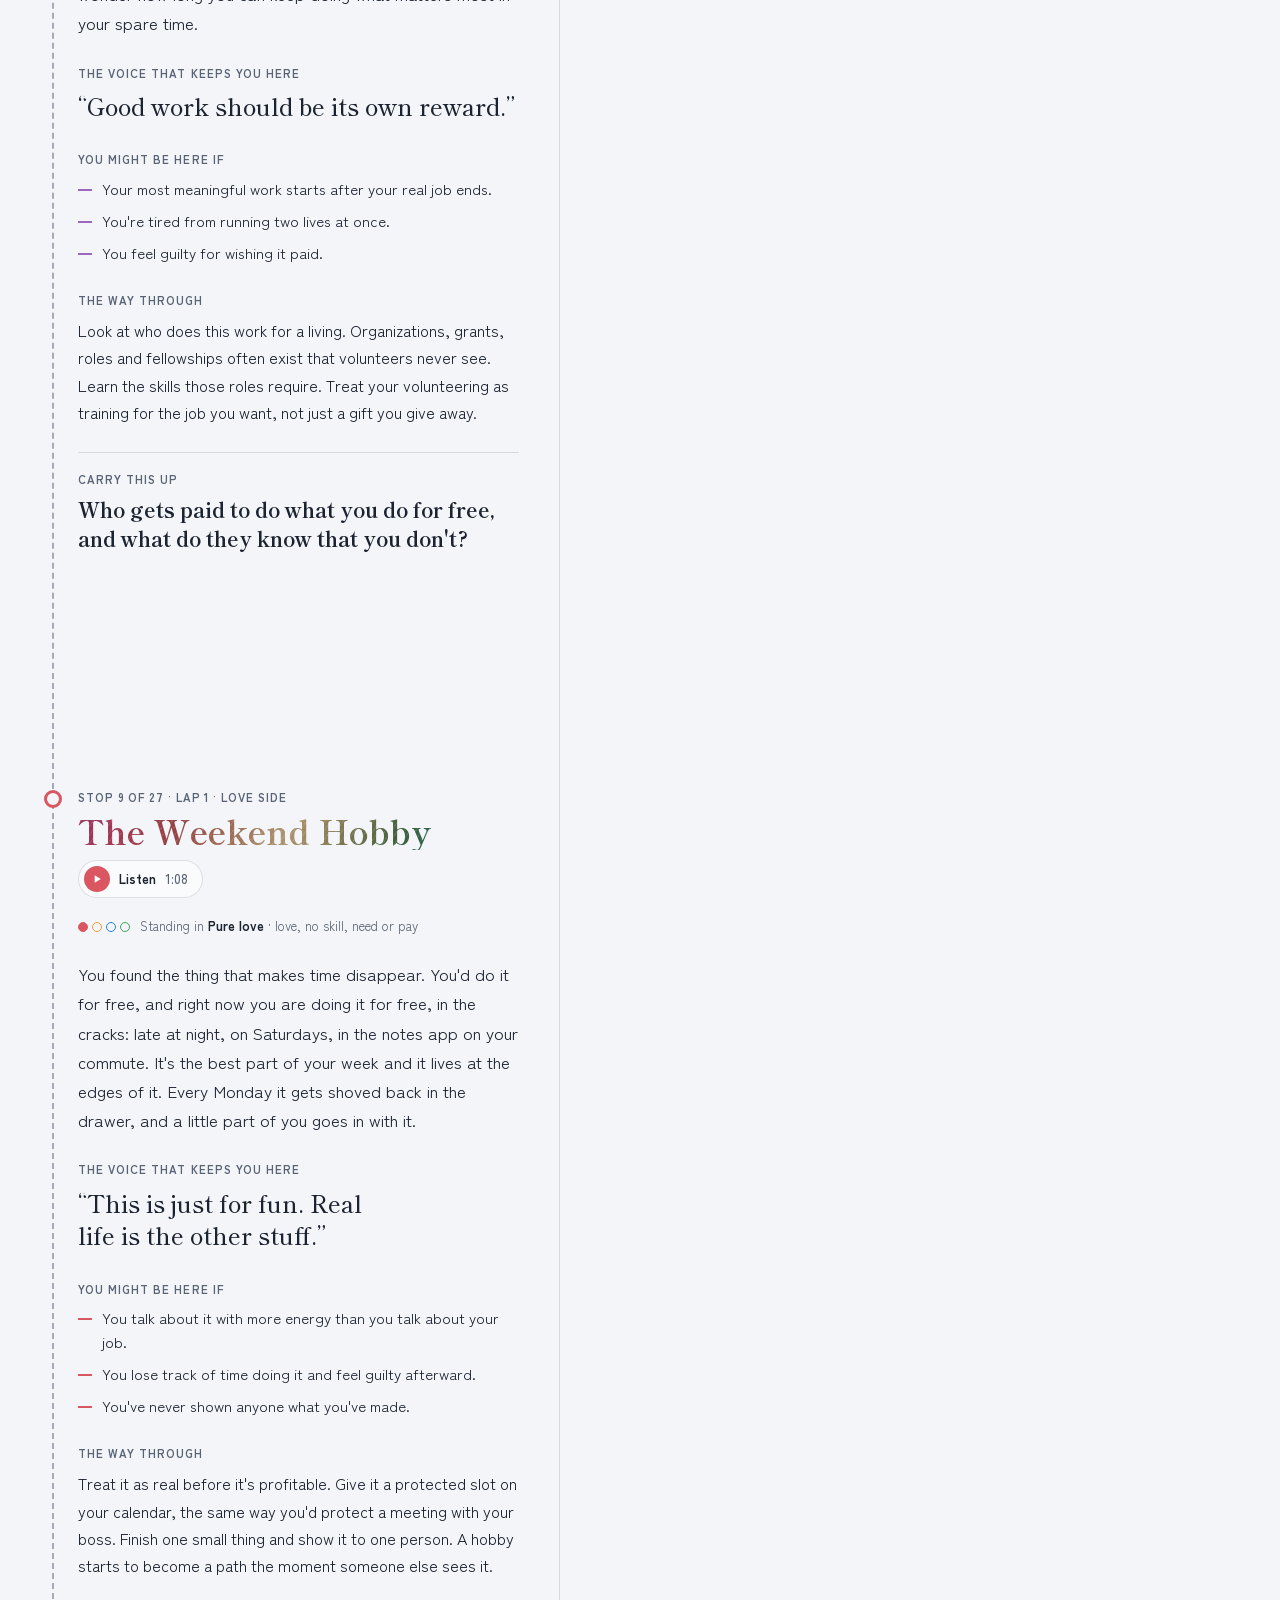
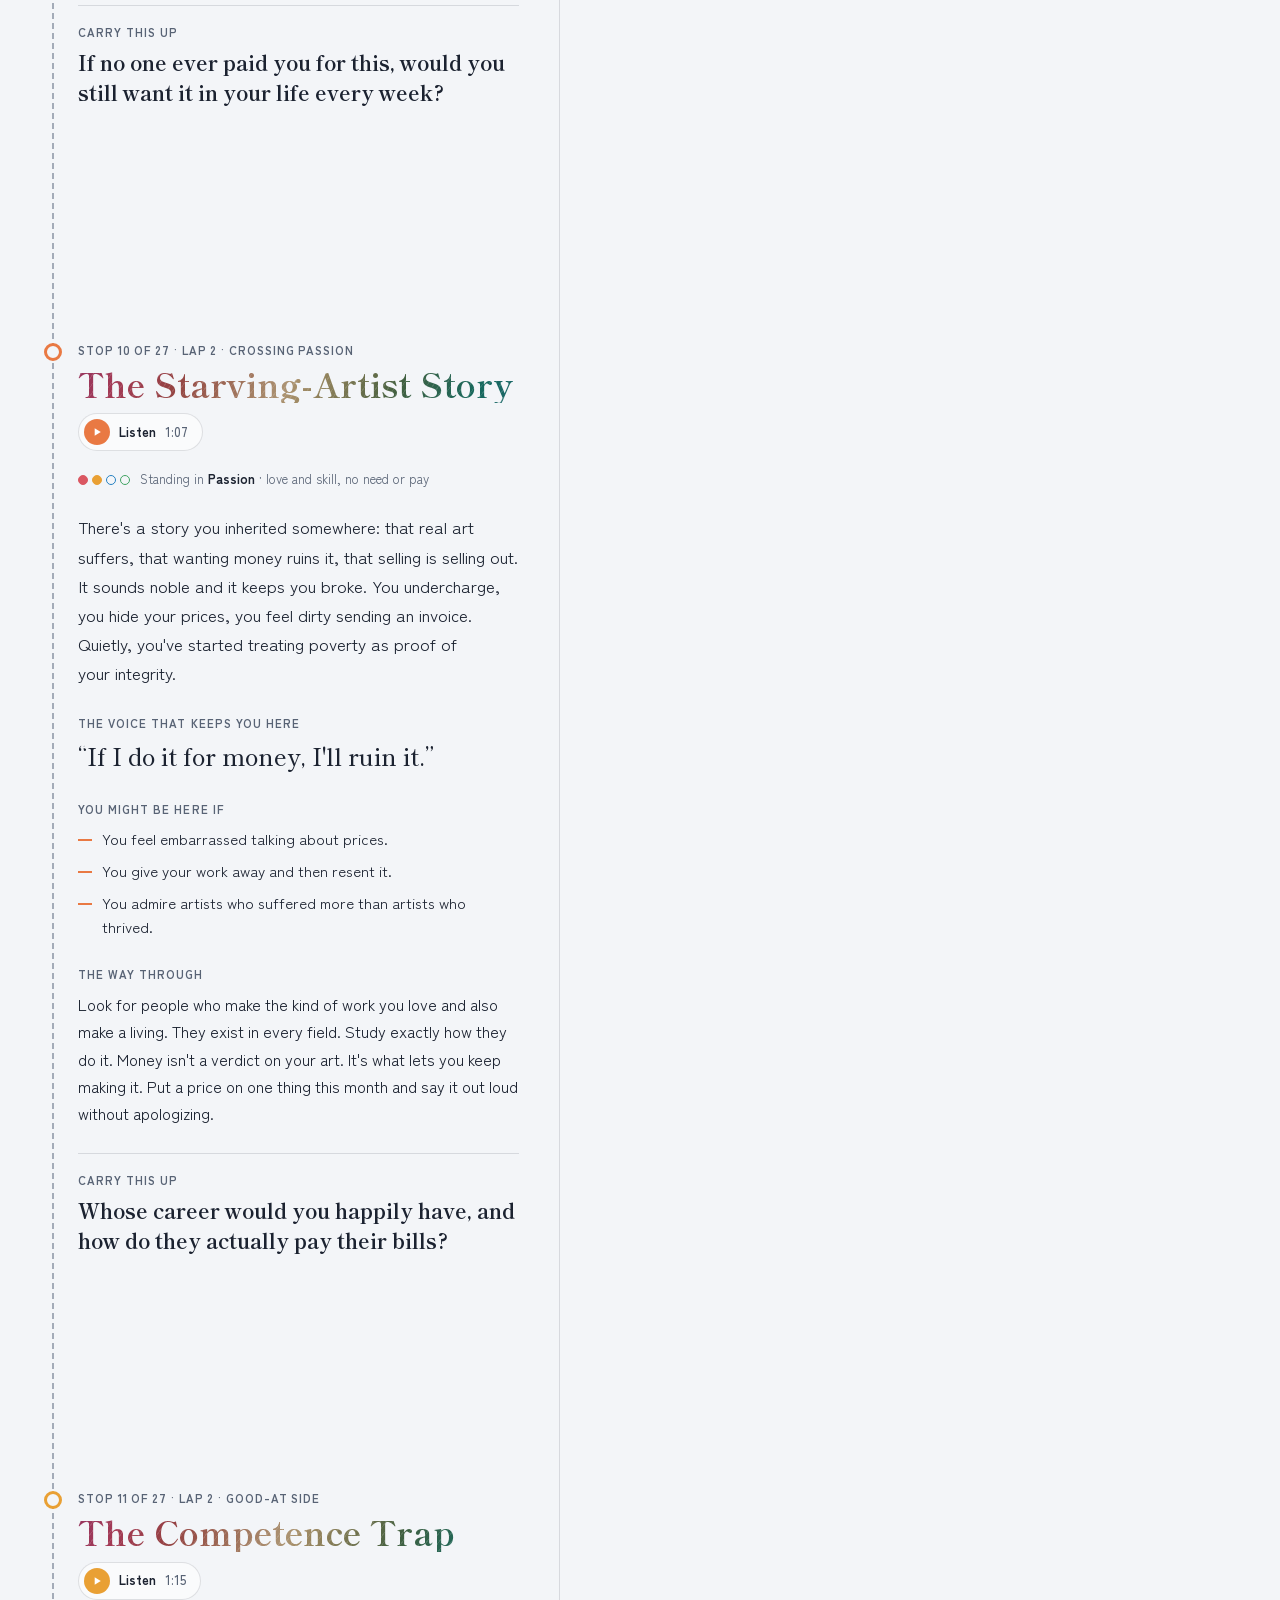
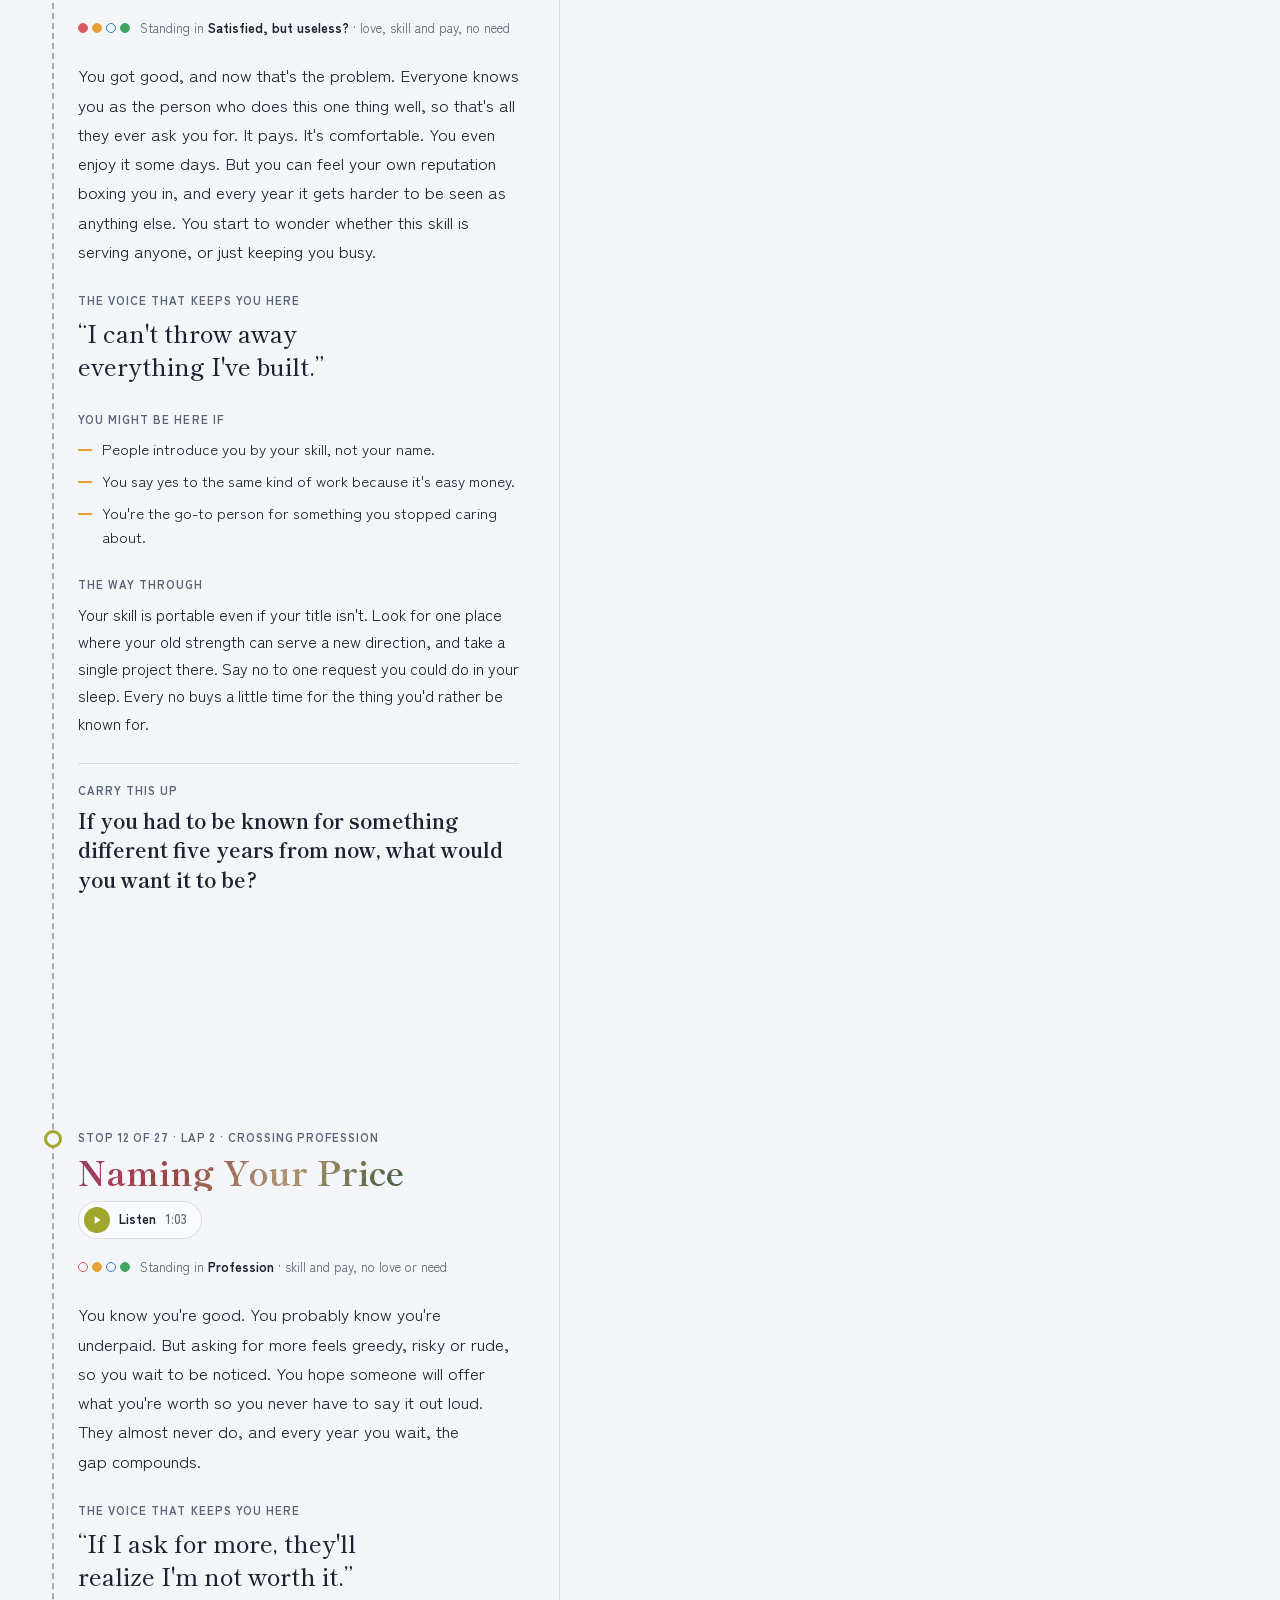
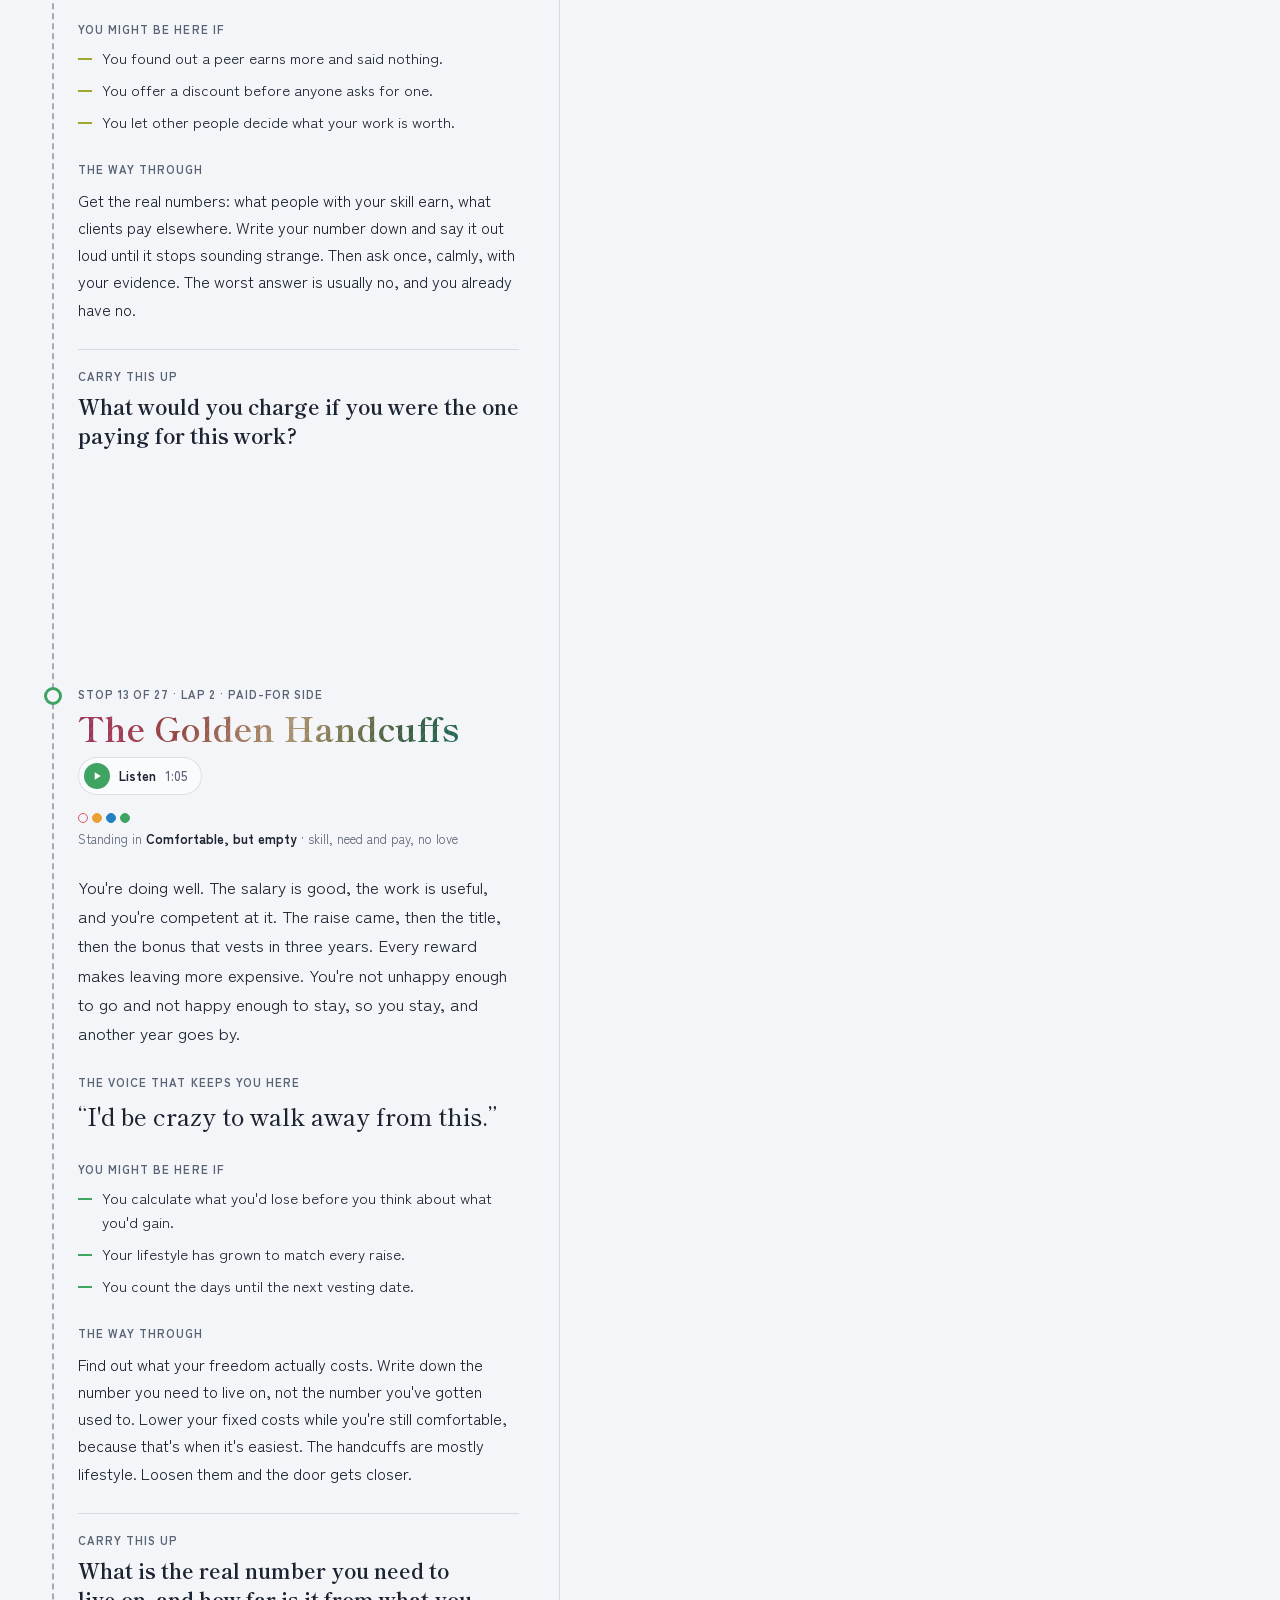
==== commit fa4c9b73: "Add a booking tag that stays on screen the whole way down A small "Book an hour · $100" pill with Er" ====
--- a/index.html
+++ b/index.html
@@ -1096,6 +1096,52 @@
 @media (prefers-reduced-motion: reduce) {
   .nudge { transition: none; transform: none; }
 }
+
+/* ---------- Booking tag ---------- */
+/* Pinned the whole way down. Sits where the nudge sits, and steps aside while
+   the nudge or one of the page's own booking links is on screen. */
+.book-tag {
+  position: fixed;
+  right: 24px;
+  bottom: calc(136px + env(safe-area-inset-bottom, 0px));
+  z-index: 40;
+  display: inline-flex; align-items: center; gap: 9px;
+  padding: 4px 15px 4px 4px;
+  border: 1px solid var(--line);
+  border-radius: 999px;
+  background: var(--card);
+  backdrop-filter: blur(12px);
+  -webkit-backdrop-filter: blur(12px);
+  box-shadow: 0 8px 24px rgba(10, 14, 24, 0.16);
+  color: var(--ink);
+  font-size: 13.5px;
+  font-weight: 700;
+  line-height: 1;
+  text-decoration: none;
+  white-space: nowrap;
+  transition: opacity .28s ease, transform .28s ease, box-shadow .2s ease, visibility 0s;
+}
+.book-tag:hover { box-shadow: 0 10px 28px rgba(10, 14, 24, 0.24); transform: translateY(-1px); }
+.book-tag:focus-visible { outline: 2px solid var(--ink); outline-offset: 2px; }
+.book-tag-avatar { width: 30px; height: 30px; border-radius: 50%; object-fit: cover; }
+.book-tag-price { font-weight: 500; color: var(--ink-soft); }
+.book-tag-price::before { content: "·"; margin-right: 7px; }
+.book-tag.out {
+  opacity: 0;
+  visibility: hidden;
+  transform: translateY(8px);
+  pointer-events: none;
+  transition: opacity .28s ease, transform .28s ease, visibility 0s .28s;
+}
+@media (max-width: 900px) {
+  .book-tag { right: 12px; bottom: calc(12px + env(safe-area-inset-bottom, 0px)); }
+  /* Rides just above the narration player while it's open. */
+  body.has-player .book-tag { bottom: calc(var(--player-h, 120px) + 20px + env(safe-area-inset-bottom, 0px)); }
+}
+@media (prefers-reduced-motion: reduce) {
+  .book-tag, .book-tag.out, .book-tag:hover { transform: none; }
+}
+@media print { .book-tag { display: none; } }
 .nojs { margin: 0 0 24px; padding: 14px 16px; border: 1px solid var(--line); border-radius: 12px; }
 
 </style>
@@ -1195,6 +1241,11 @@
   </main>
 </div>
 
+<a class="book-tag out" id="bookTag" href="/book" aria-label="Book an hour with Eric, $100">
+  <img class="book-tag-avatar" src="/img/eric-96.webp" srcset="/img/eric-96.webp 96w, /img/eric-192.webp 192w" sizes="30px" width="30" height="30" alt="">
+  <span>Book an hour</span><span class="book-tag-price">$100</span>
+</a>
+
 <aside class="nudge" id="nudge" hidden aria-labelledby="nudgeTitle">
   <img class="nudge-avatar" src="/img/eric-96.webp" srcset="/img/eric-96.webp 96w, /img/eric-192.webp 192w" sizes="44px" width="44" height="44" alt="Eric">
   <div class="nudge-body">
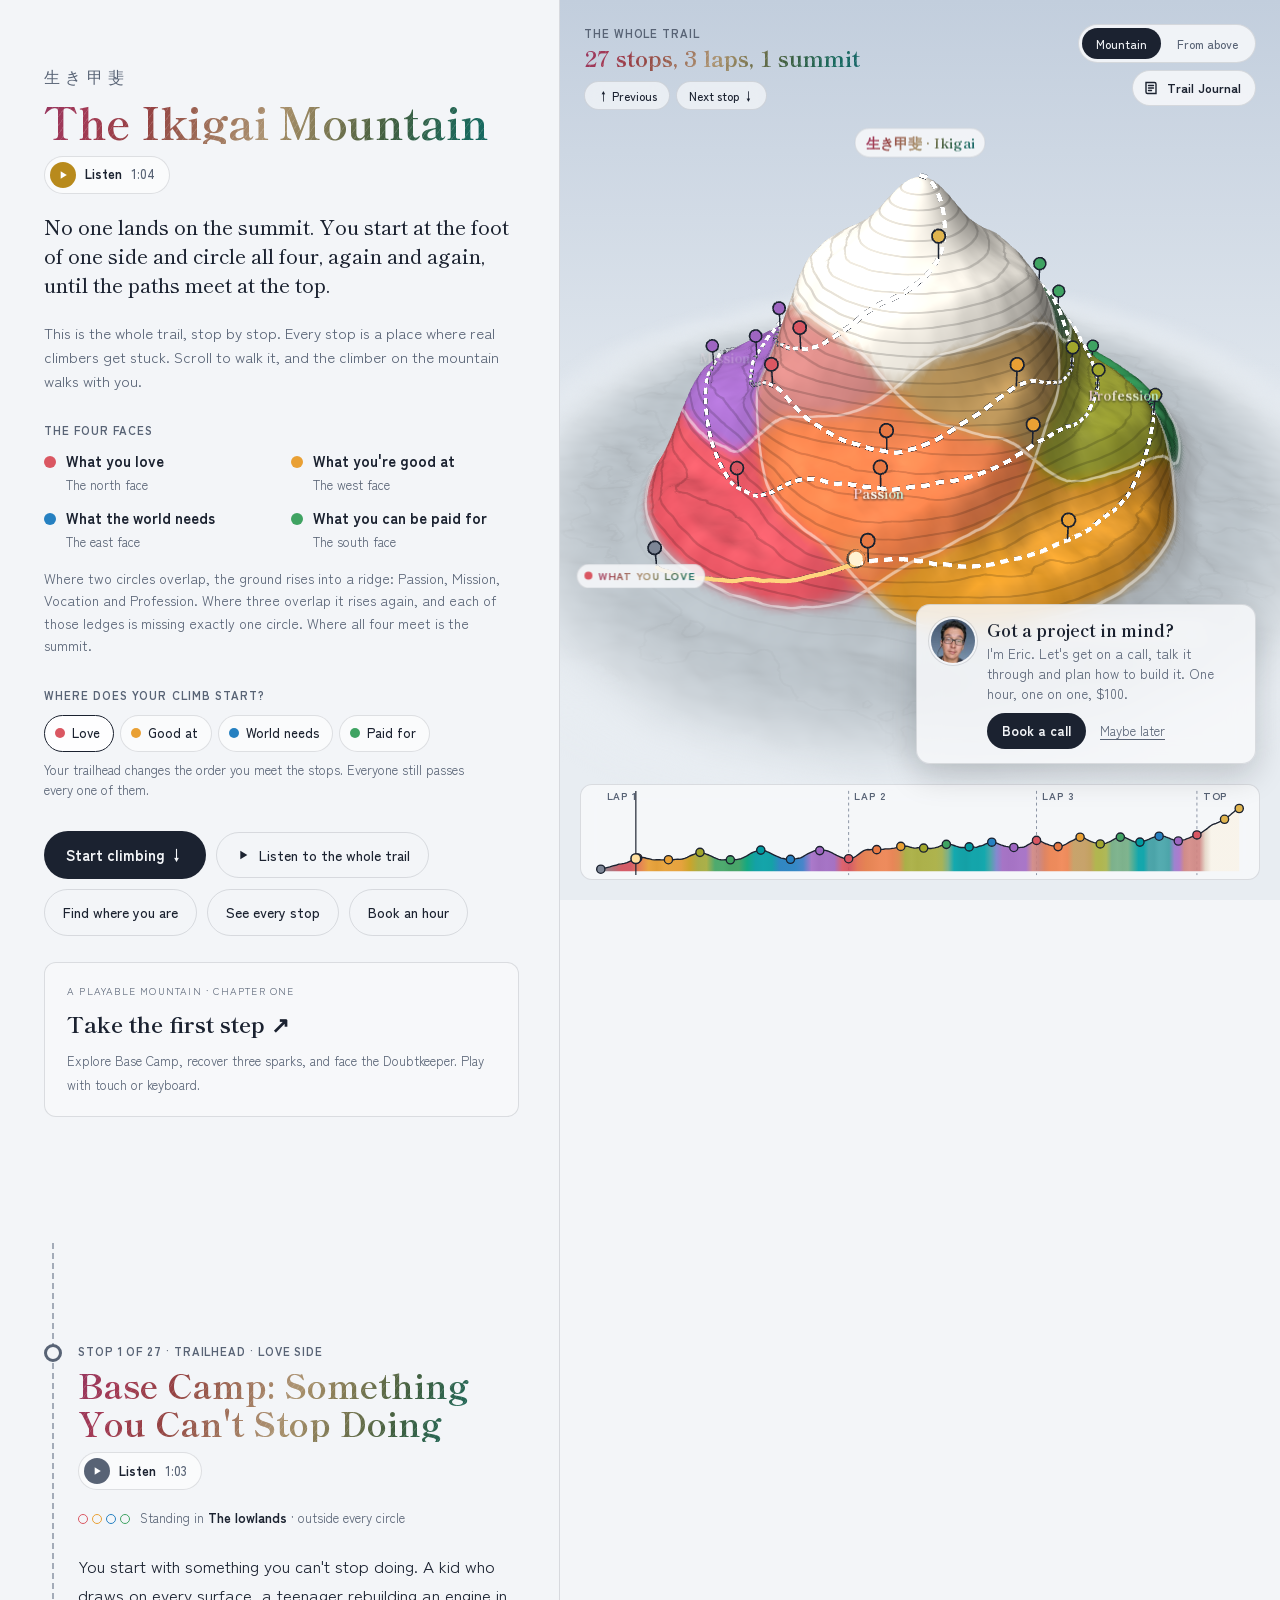
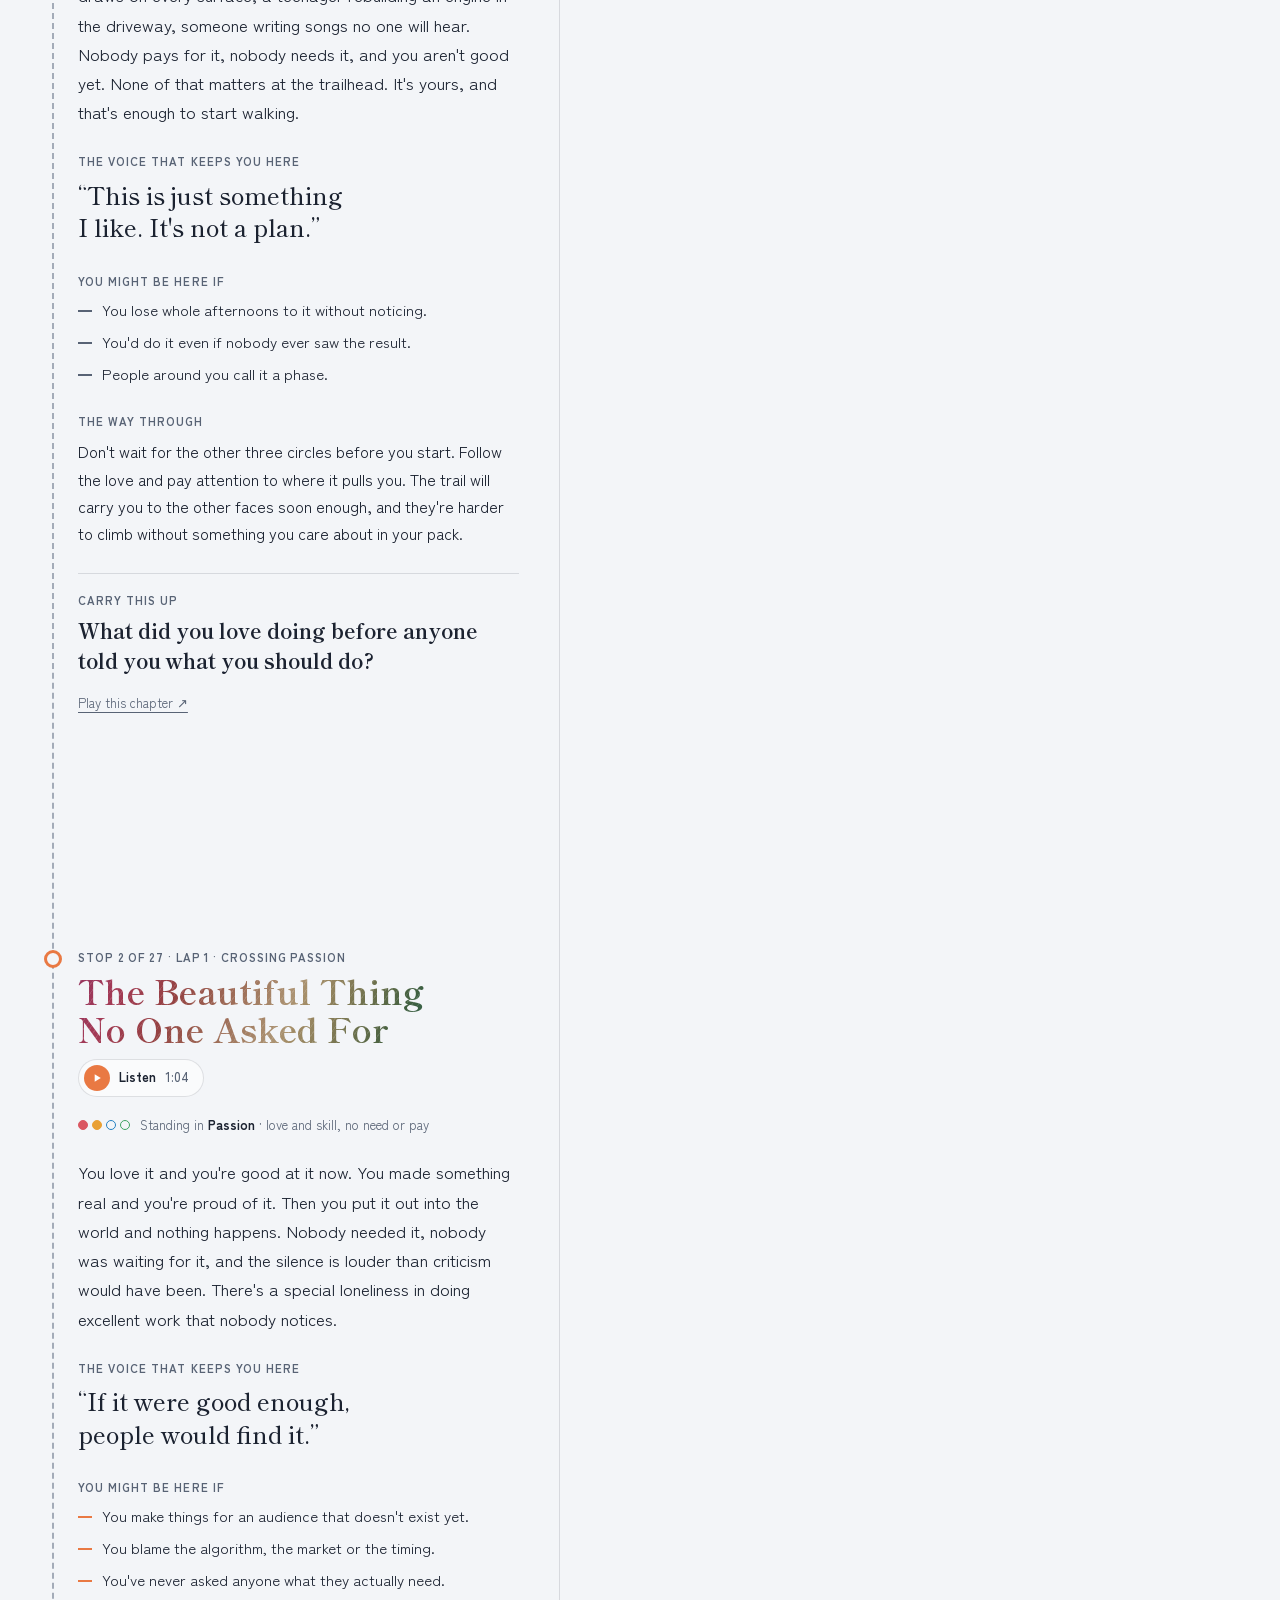
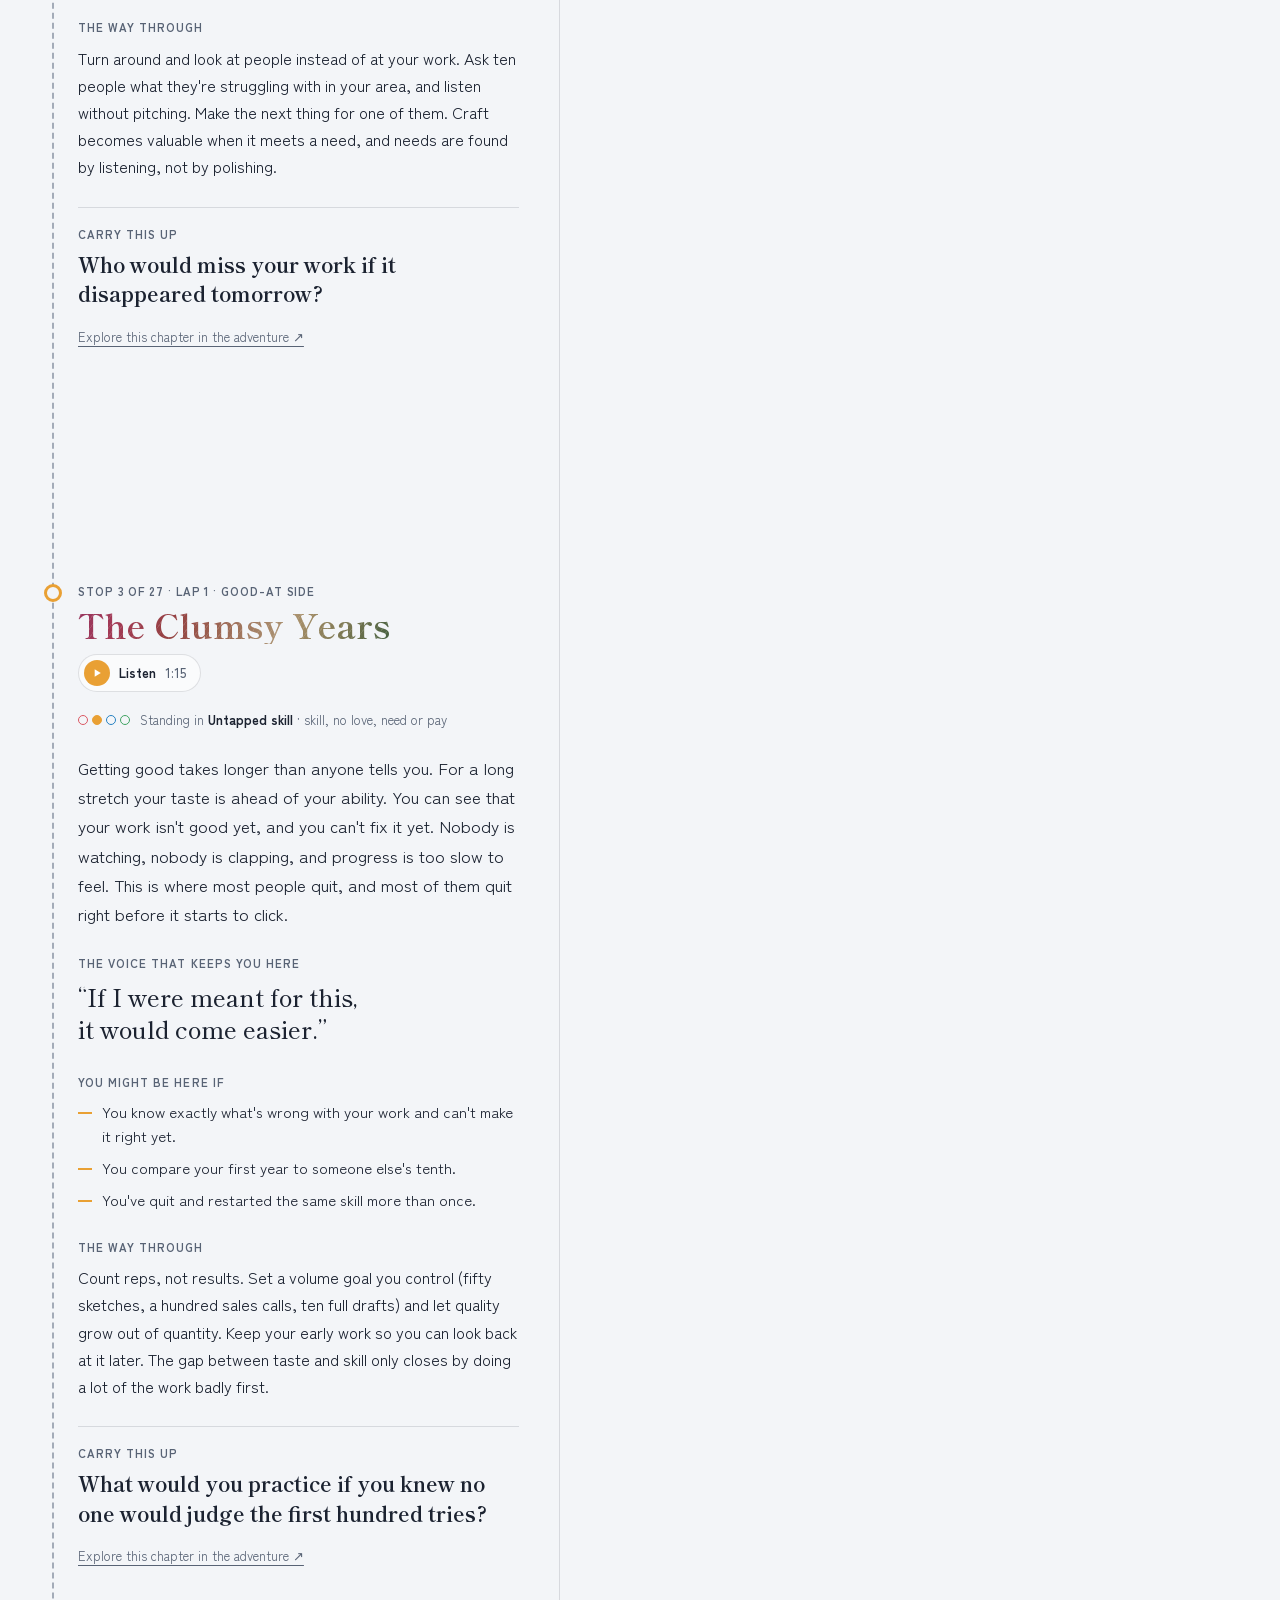
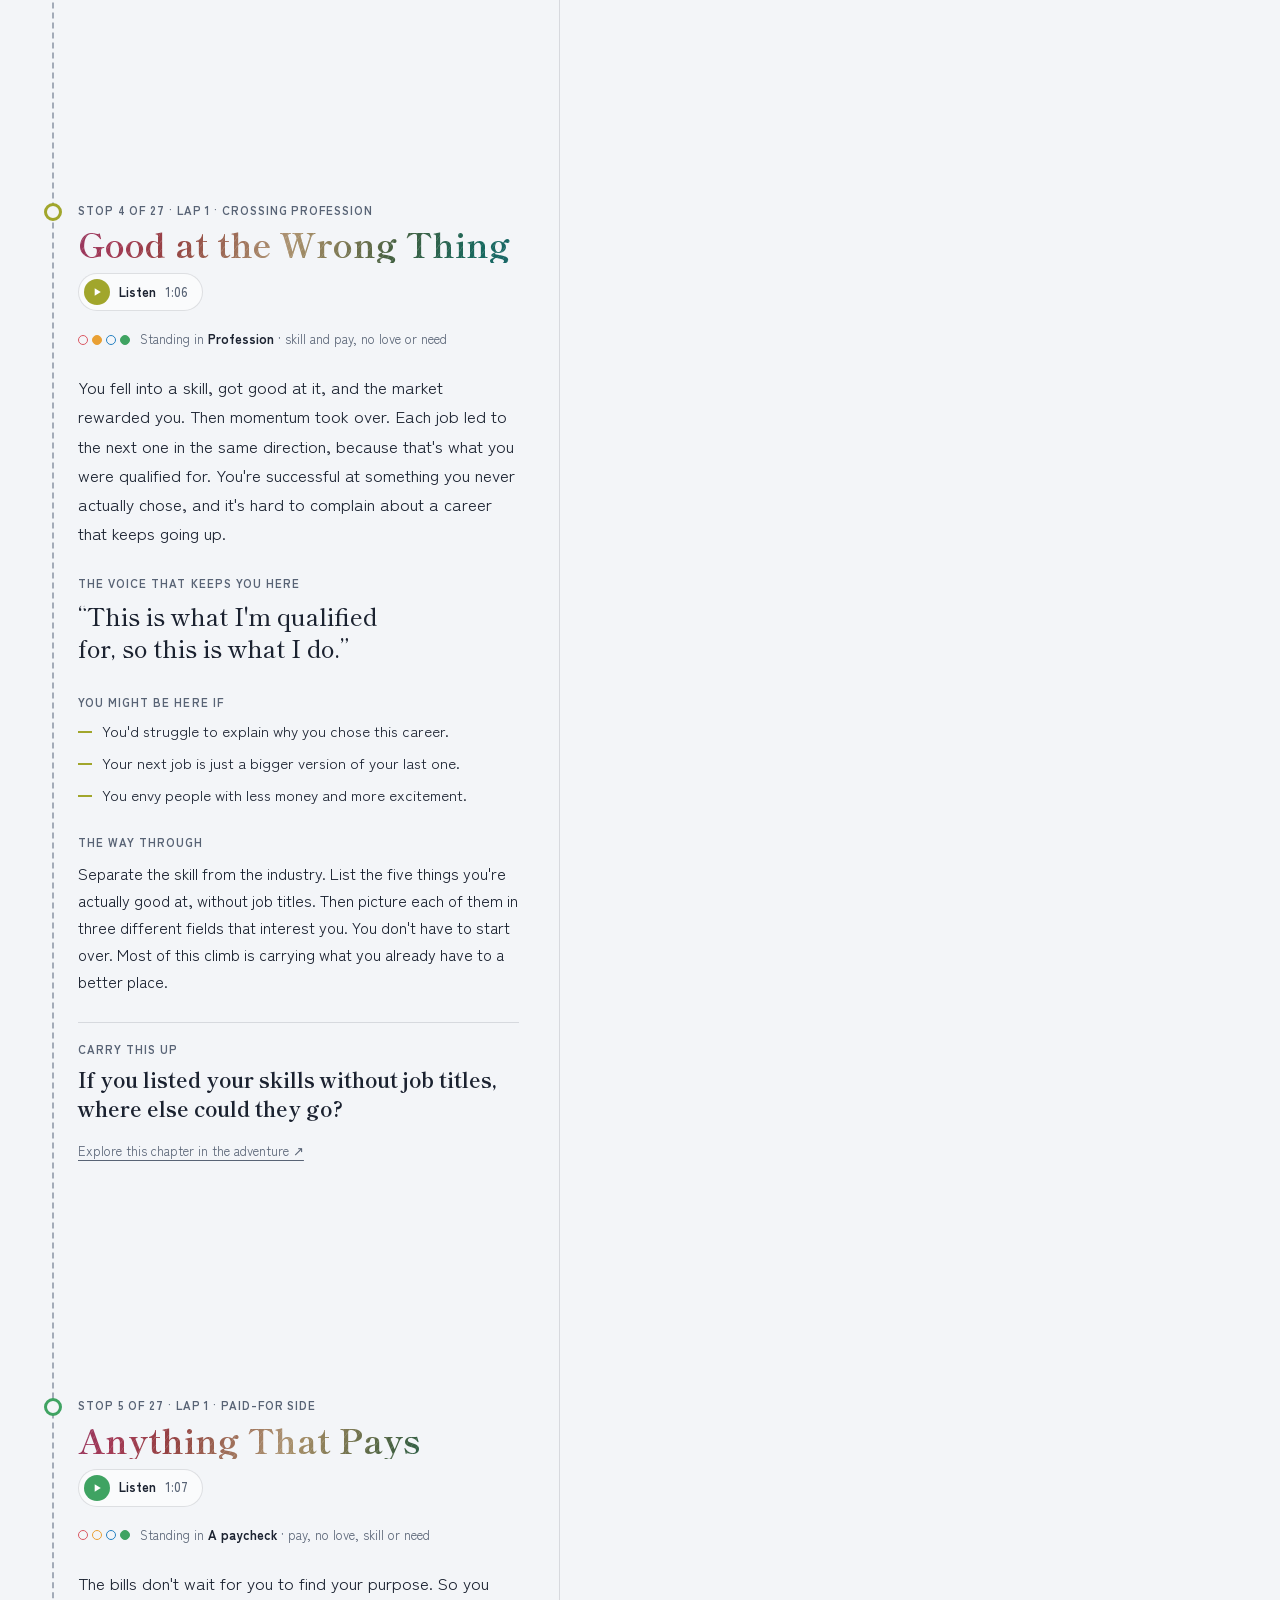
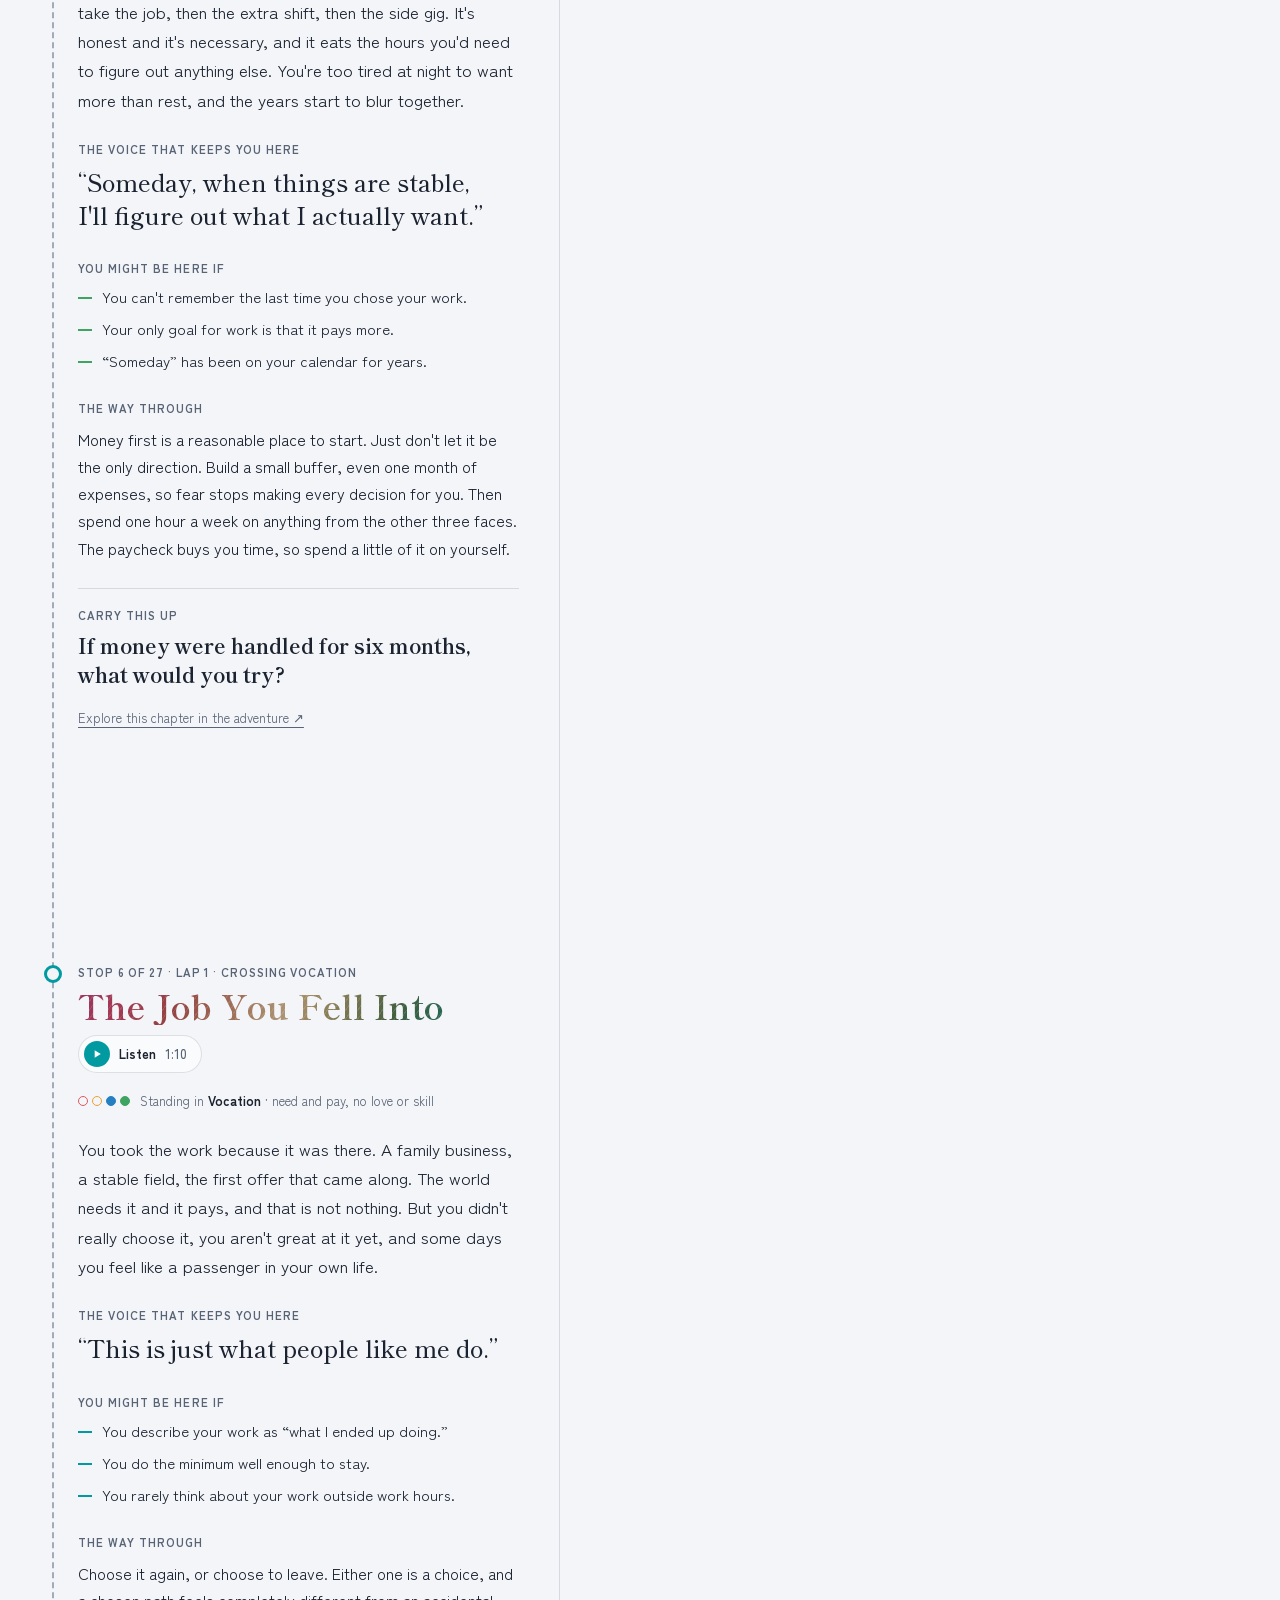
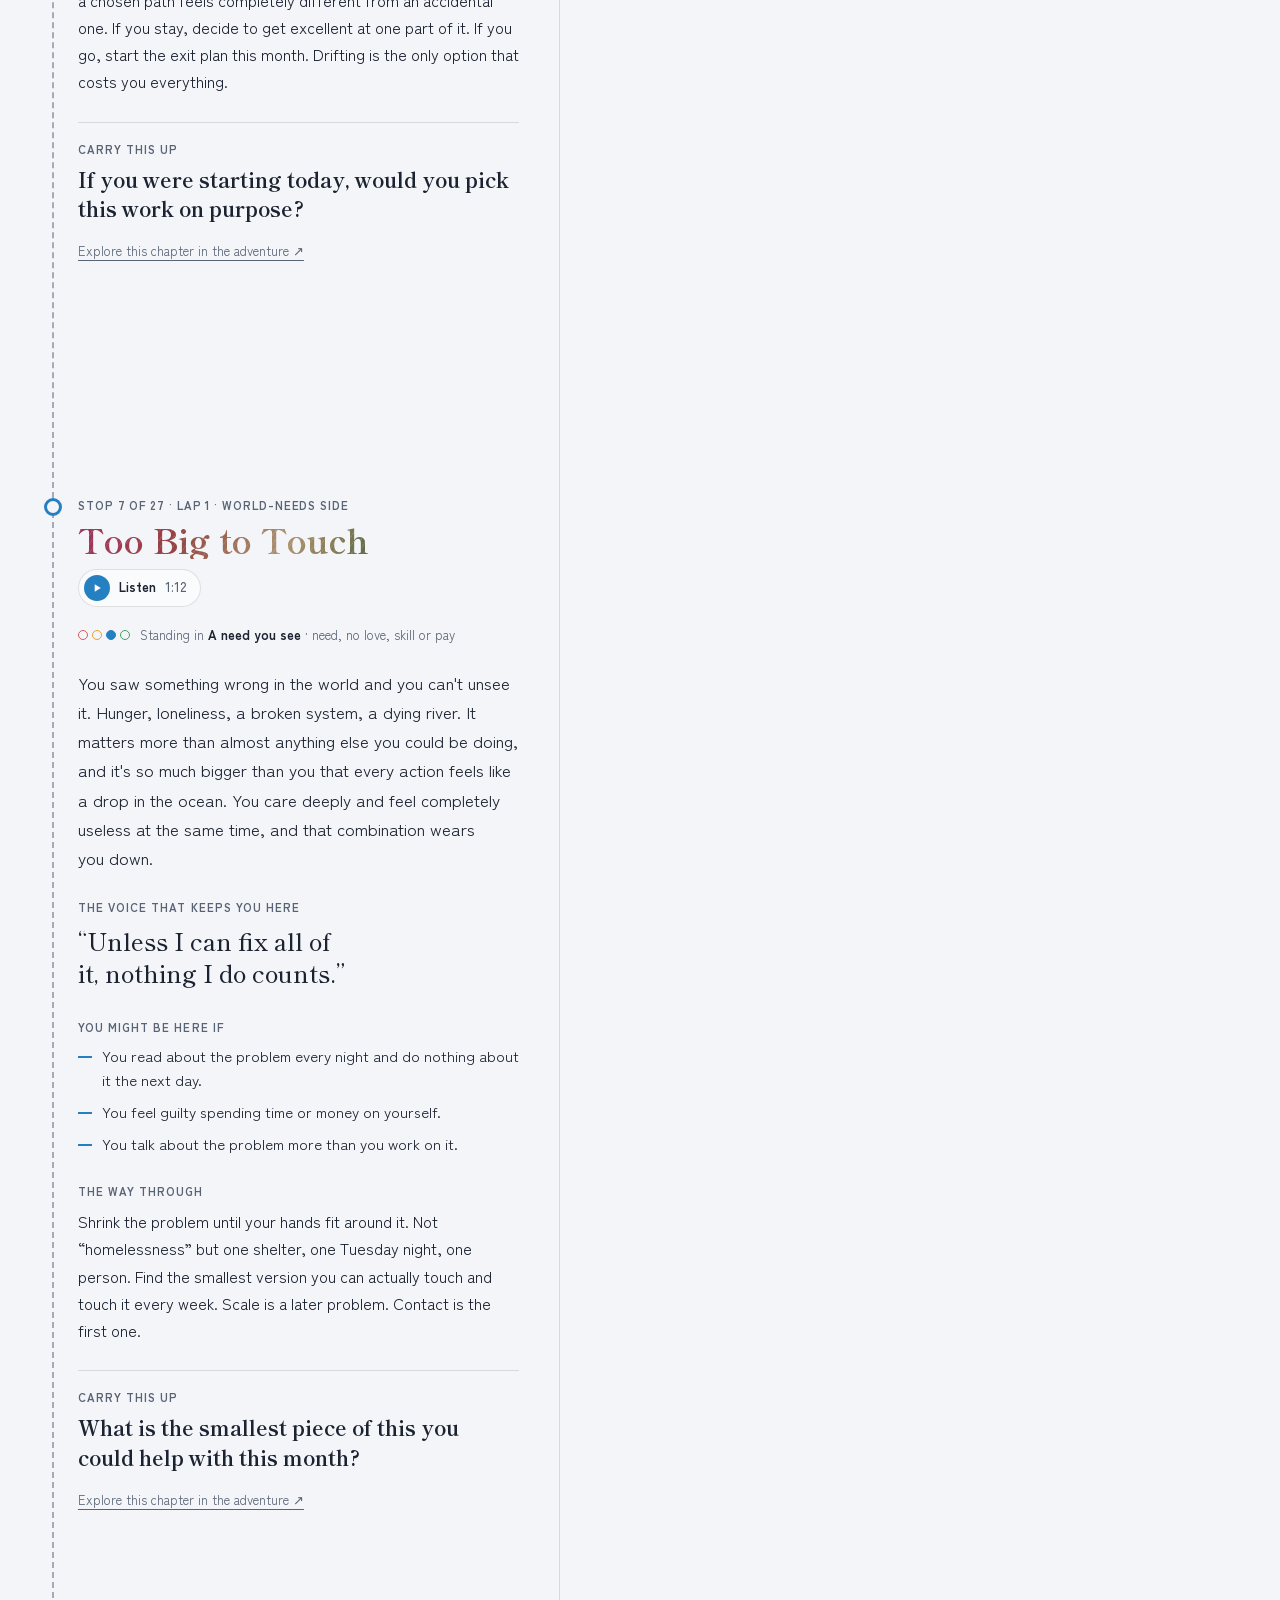
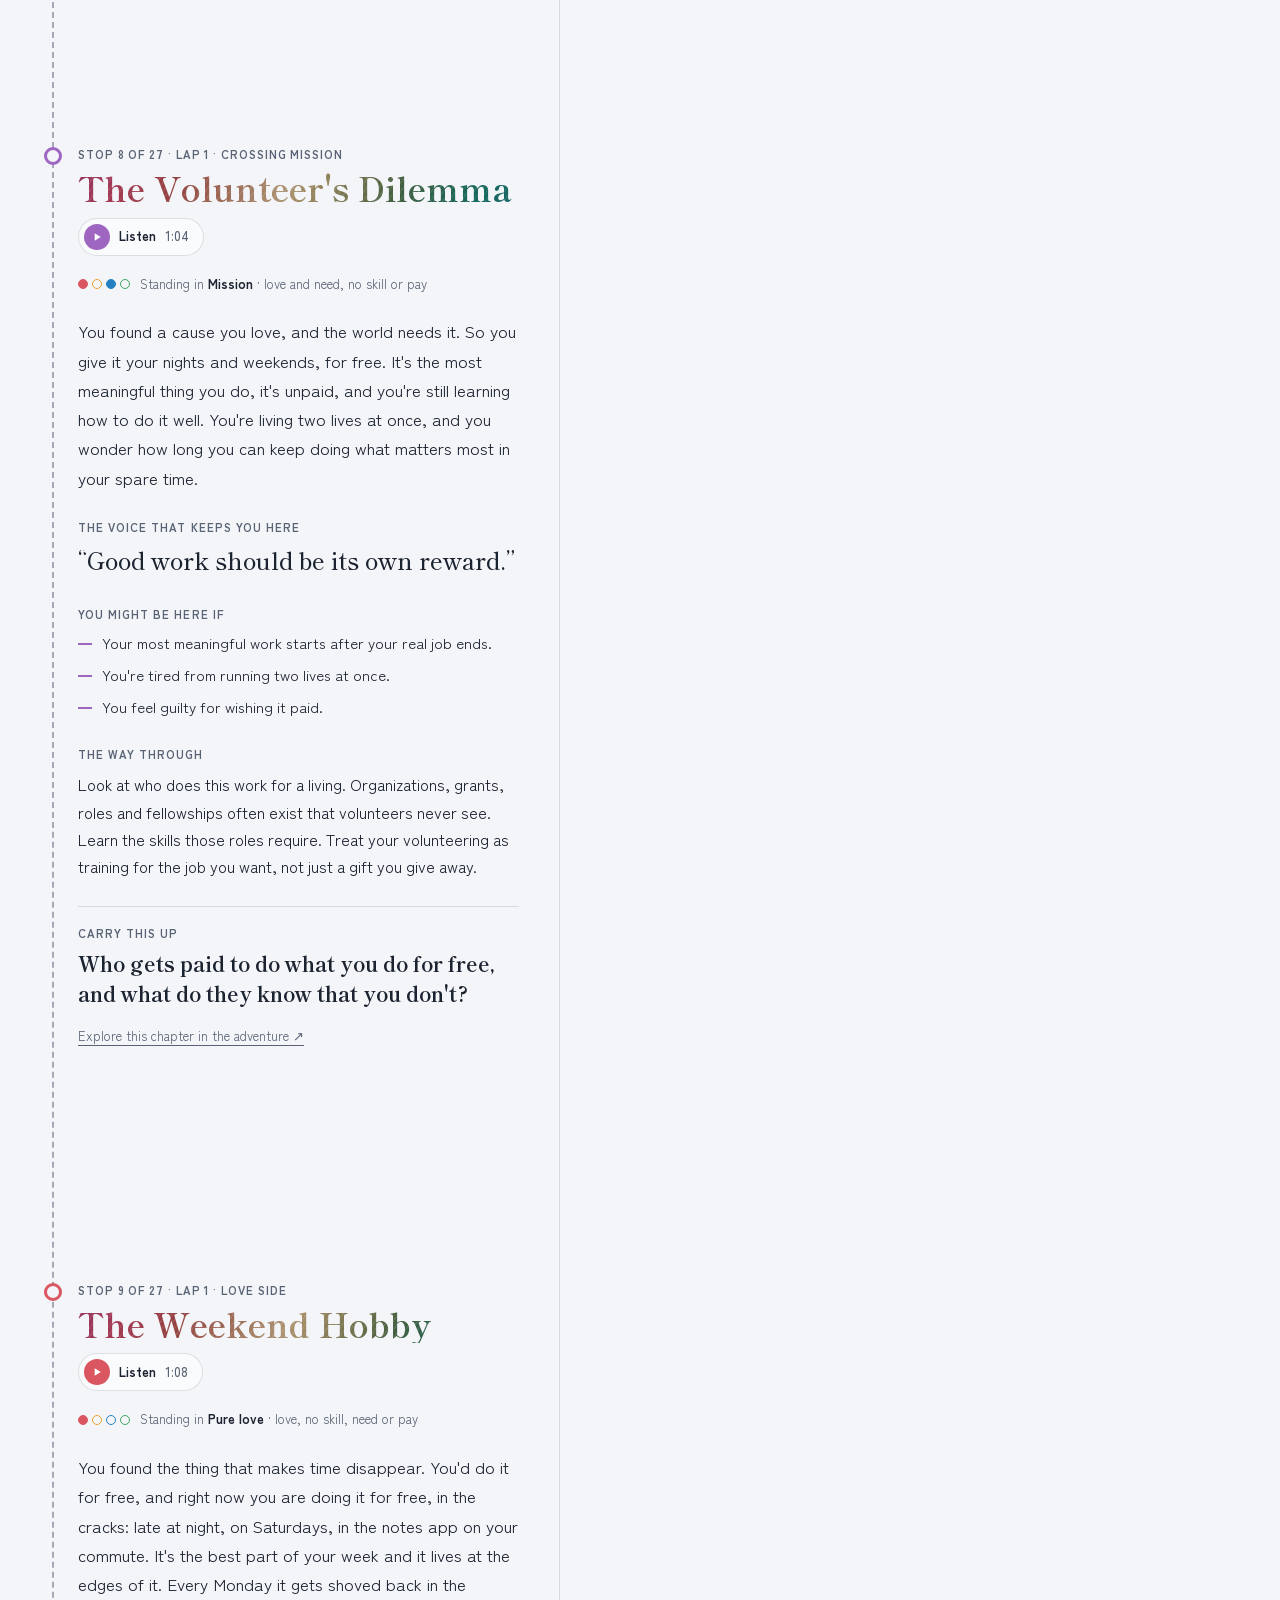
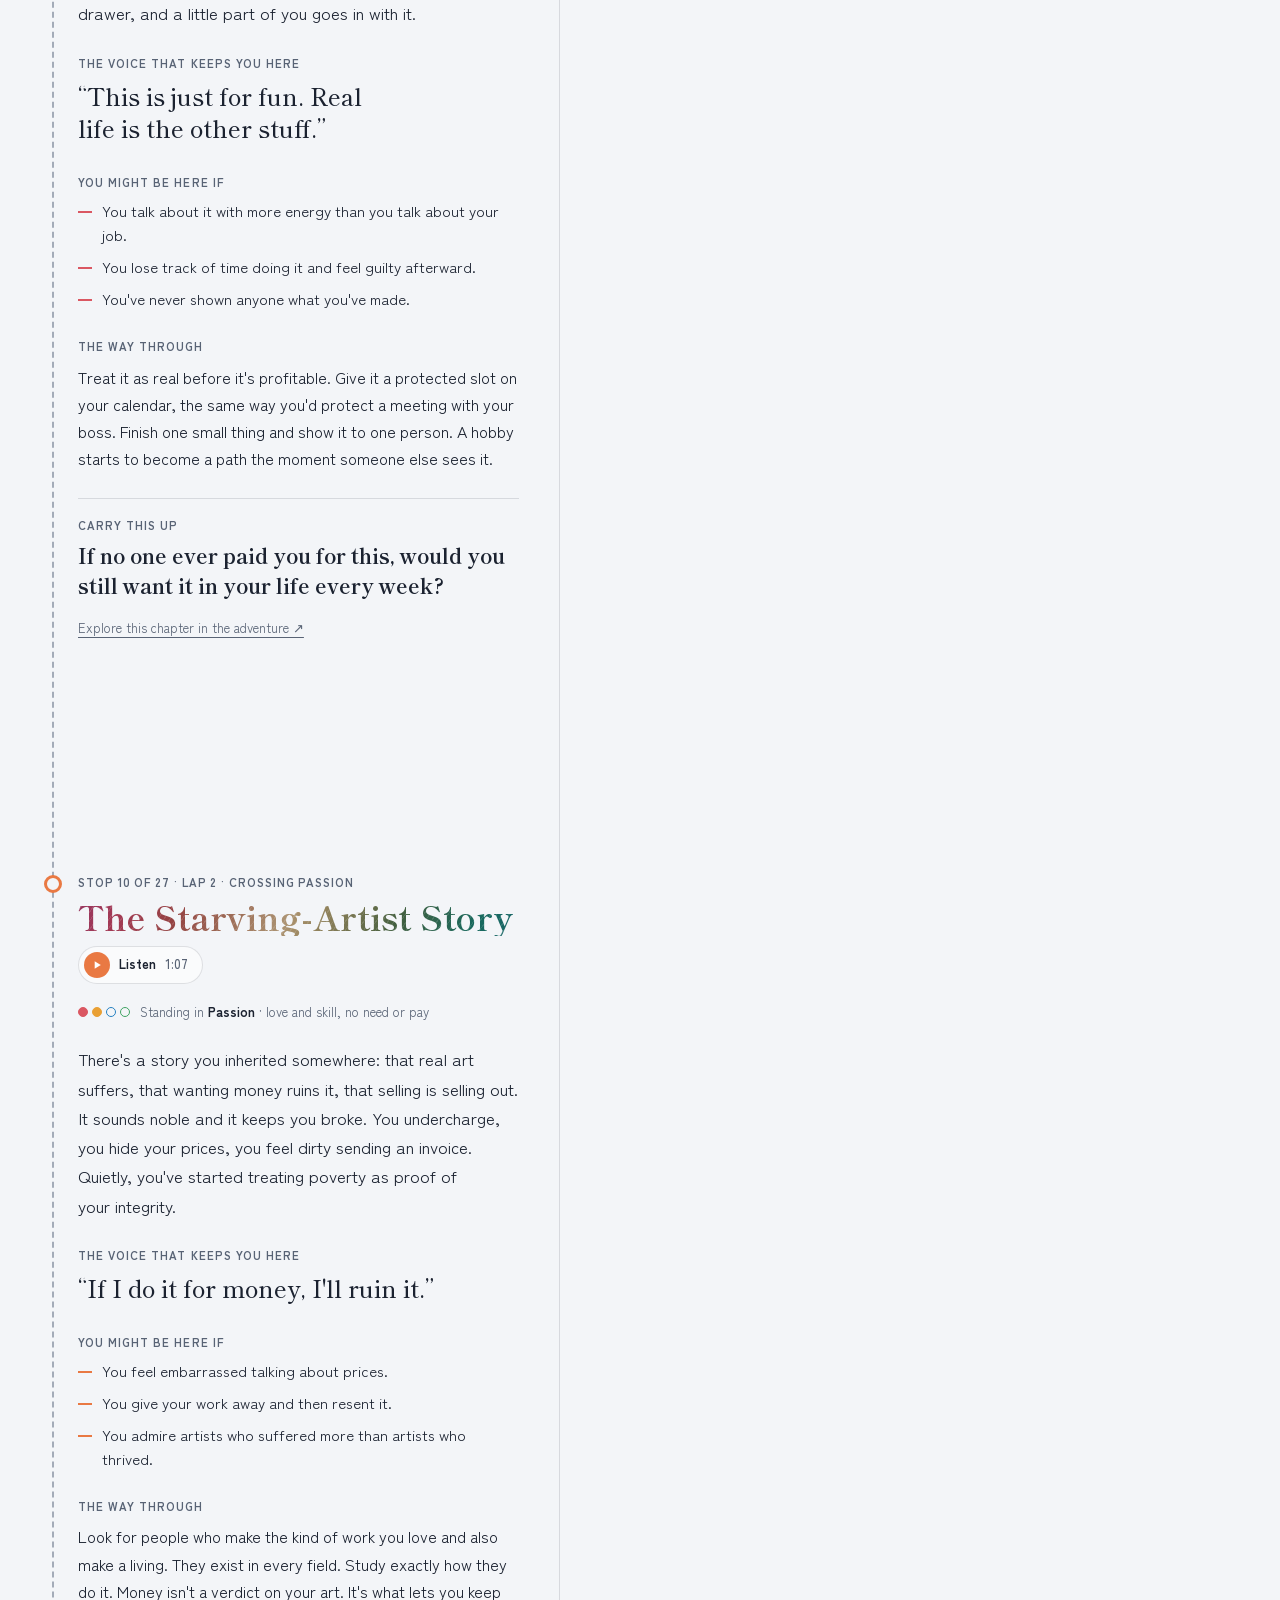
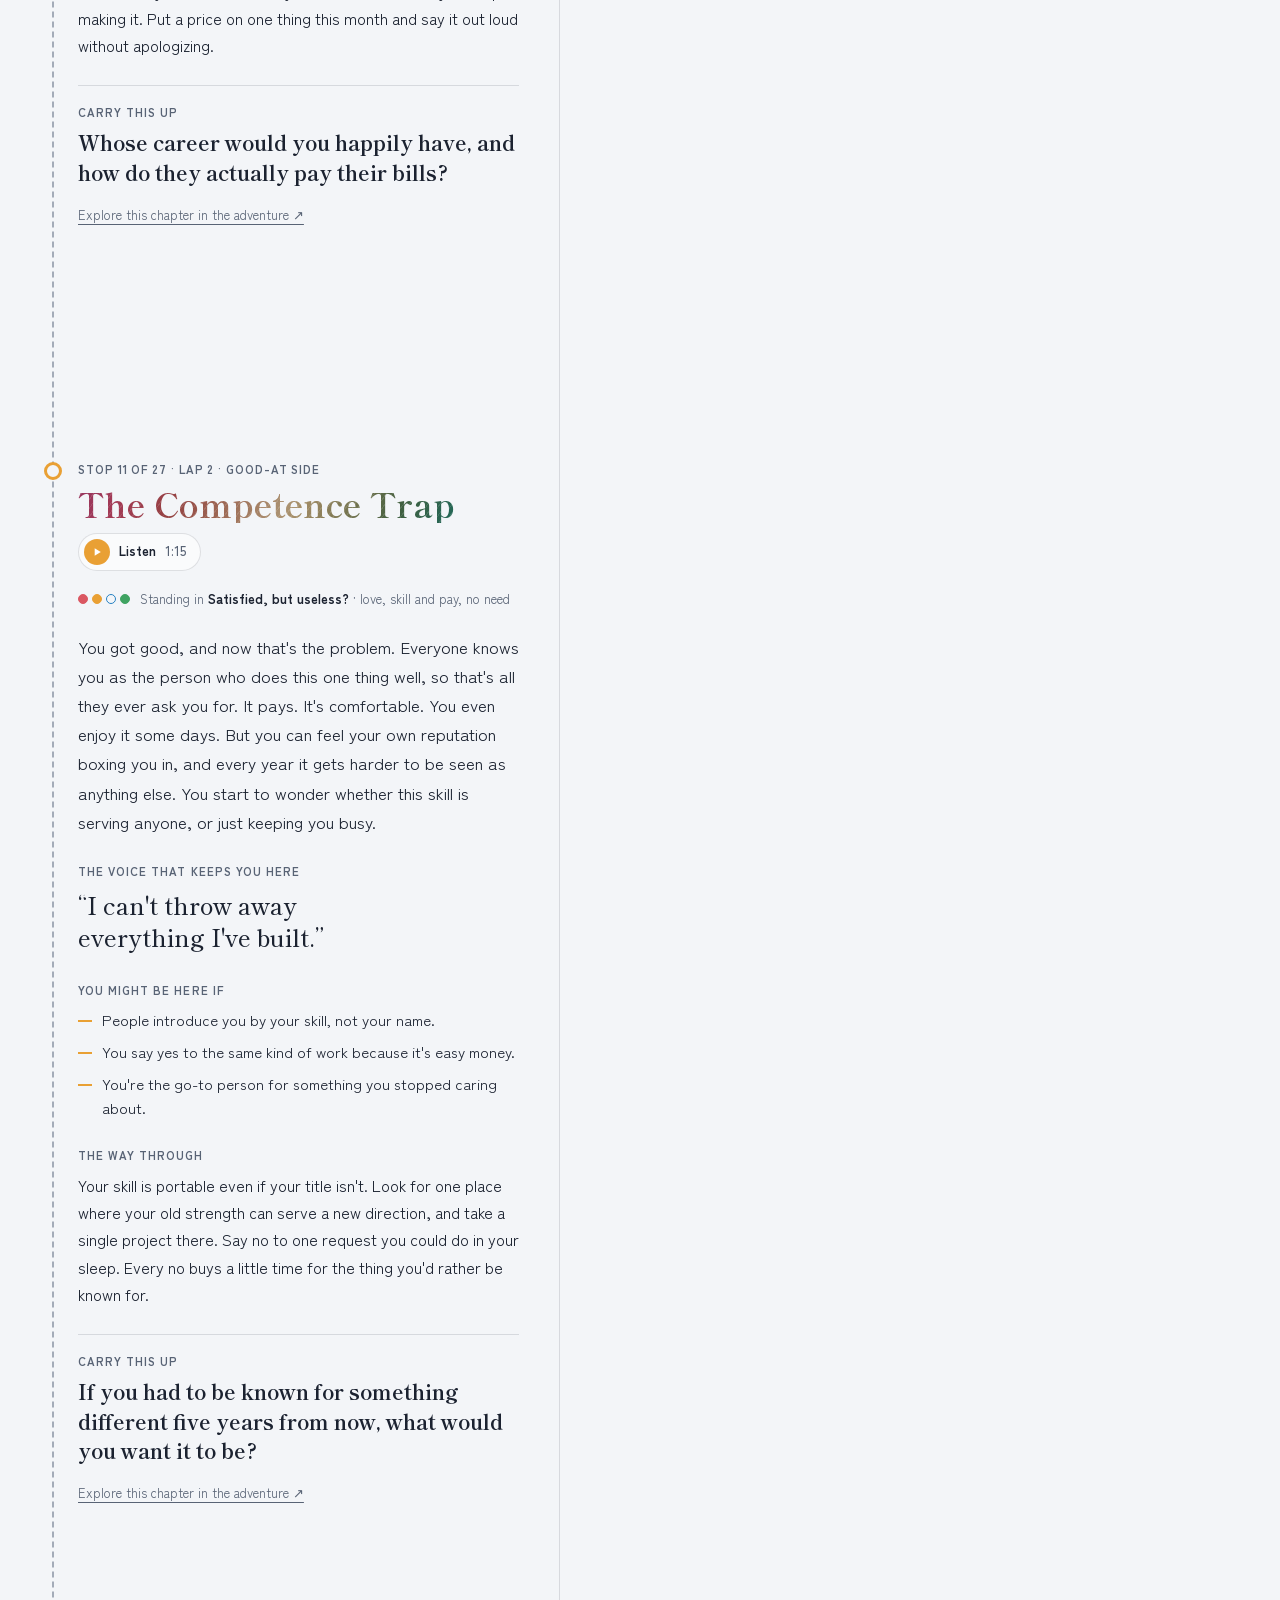
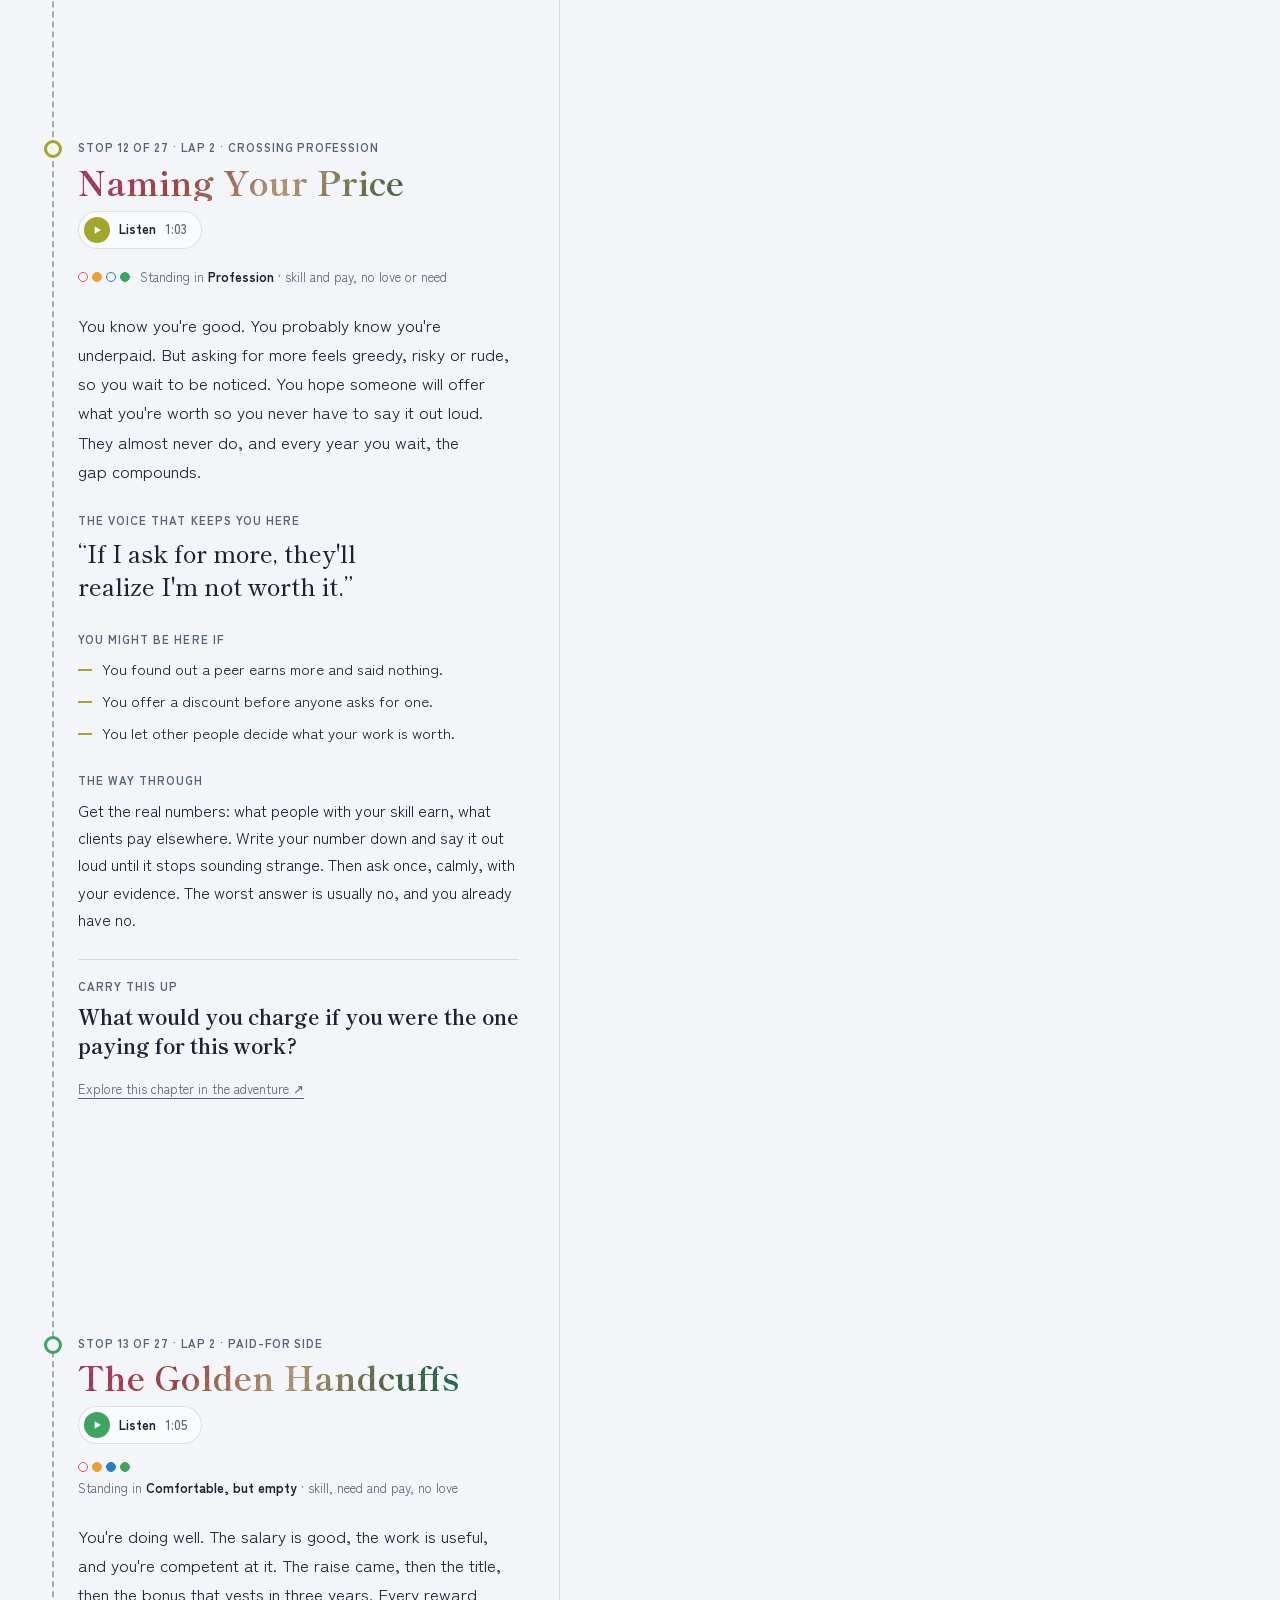
==== commit a3c7889e: "Add The First Ascent mobile adventure and playable Base Camp" ====
--- a/index.html
+++ b/index.html
@@ -1143,6 +1143,11 @@
 }
 @media print { .book-tag { display: none; } }
 .nojs { margin: 0 0 24px; padding: 14px 16px; border: 1px solid var(--line); border-radius: 12px; }
+.adventure-entry { display: block; margin-top: 26px; padding: 20px 22px; border: 1px solid var(--line); border-radius: 12px; text-decoration: none; color: var(--ink); background: var(--card); }
+.adventure-entry small { display: block; color: var(--ink-soft); font-size: 10px; letter-spacing: .12em; text-transform: uppercase; }
+.adventure-entry strong { display: block; font-family: var(--font-display); font-size: 22px; margin: 7px 0; }
+.adventure-entry span { font-size: 13px; color: var(--ink-soft); line-height: 1.6; }
+.chapter-game-link { display: inline-block; margin-top: 18px; color: var(--ink-soft); font-size: 13px; text-underline-offset: 4px; }
 
 </style>
 <link rel="stylesheet" href="text-foil.css">
@@ -1207,6 +1212,7 @@
         <a class="ghost" href="/book">Book an hour</a>
       </div>
       <p class="last-reading" id="lastReading" hidden></p>
+      <a class="adventure-entry" href="/play"><small>A playable mountain · Chapter one</small><strong>Take the first step ↗</strong><span>Explore Base Camp, recover three sparks, and face the Doubtkeeper. Play with touch or keyboard.</span></a>
     </section>
 
     <ol class="stops" id="stops"></ol>
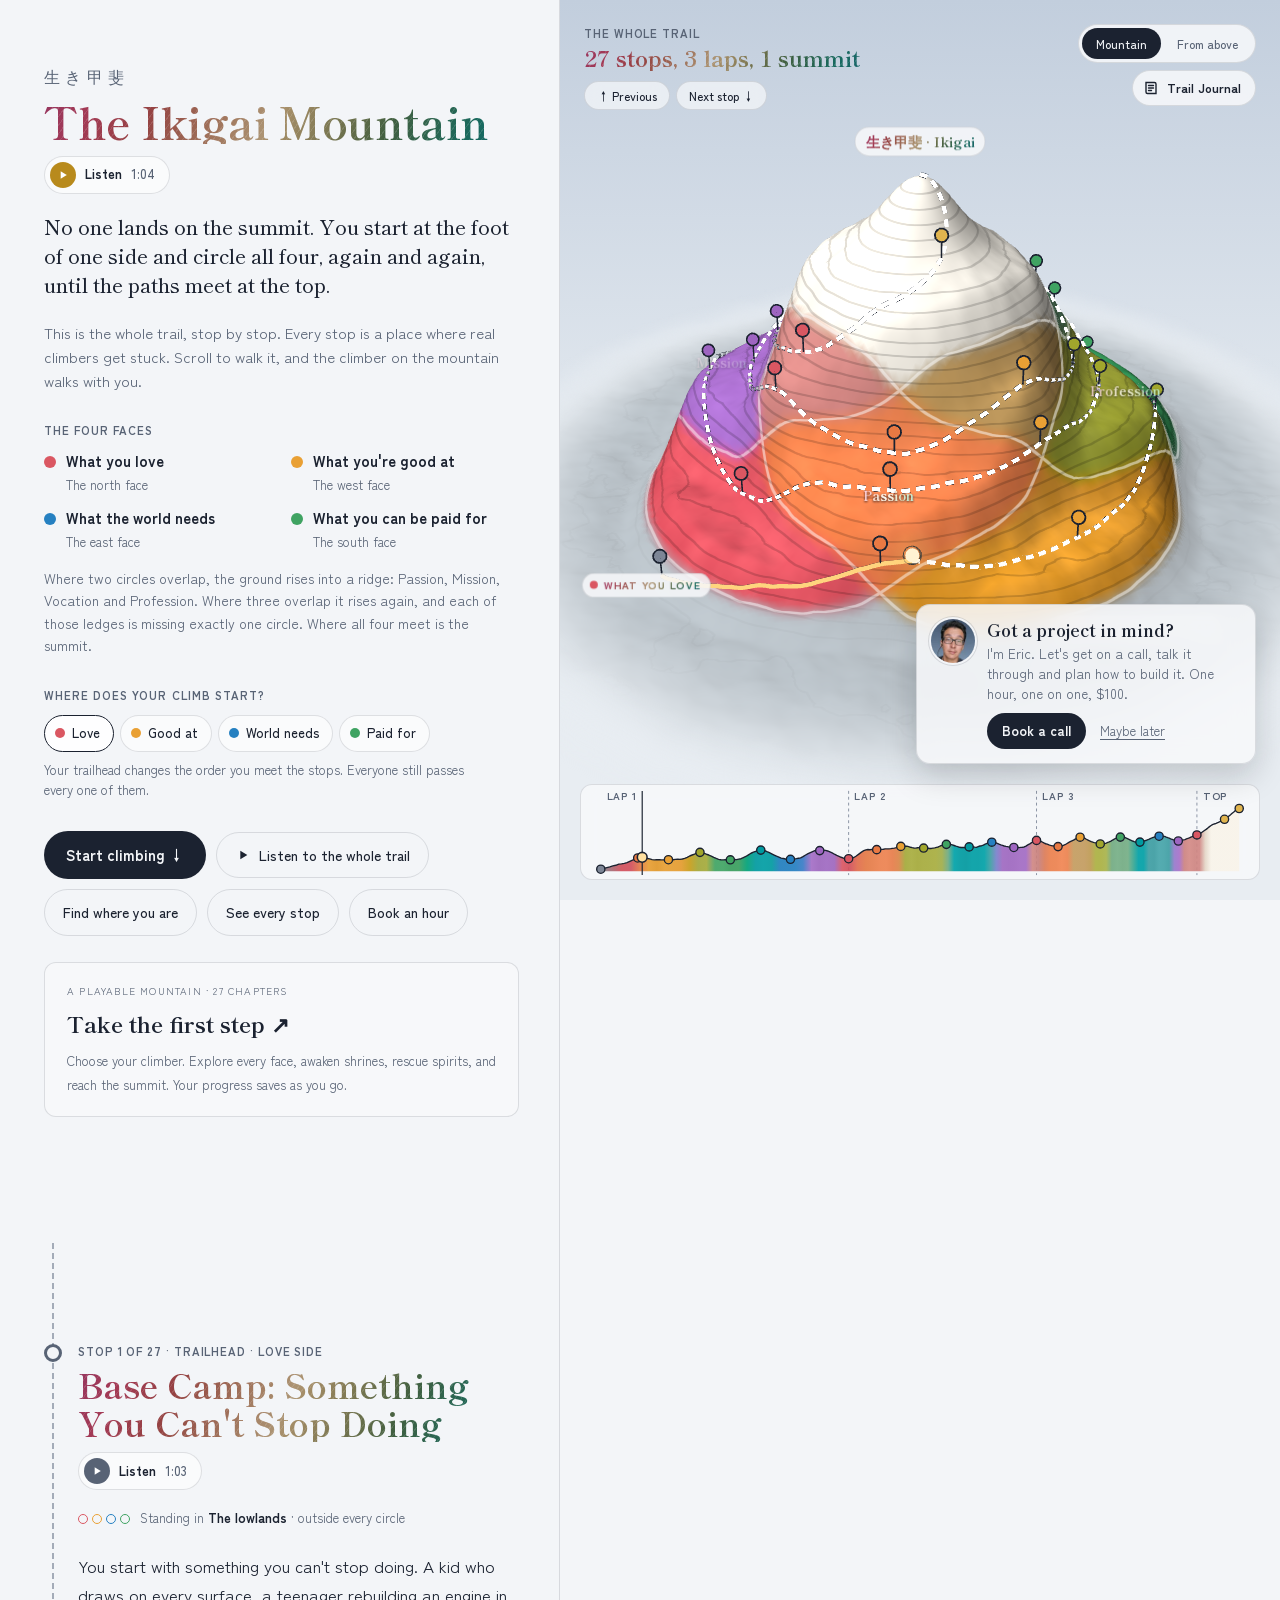
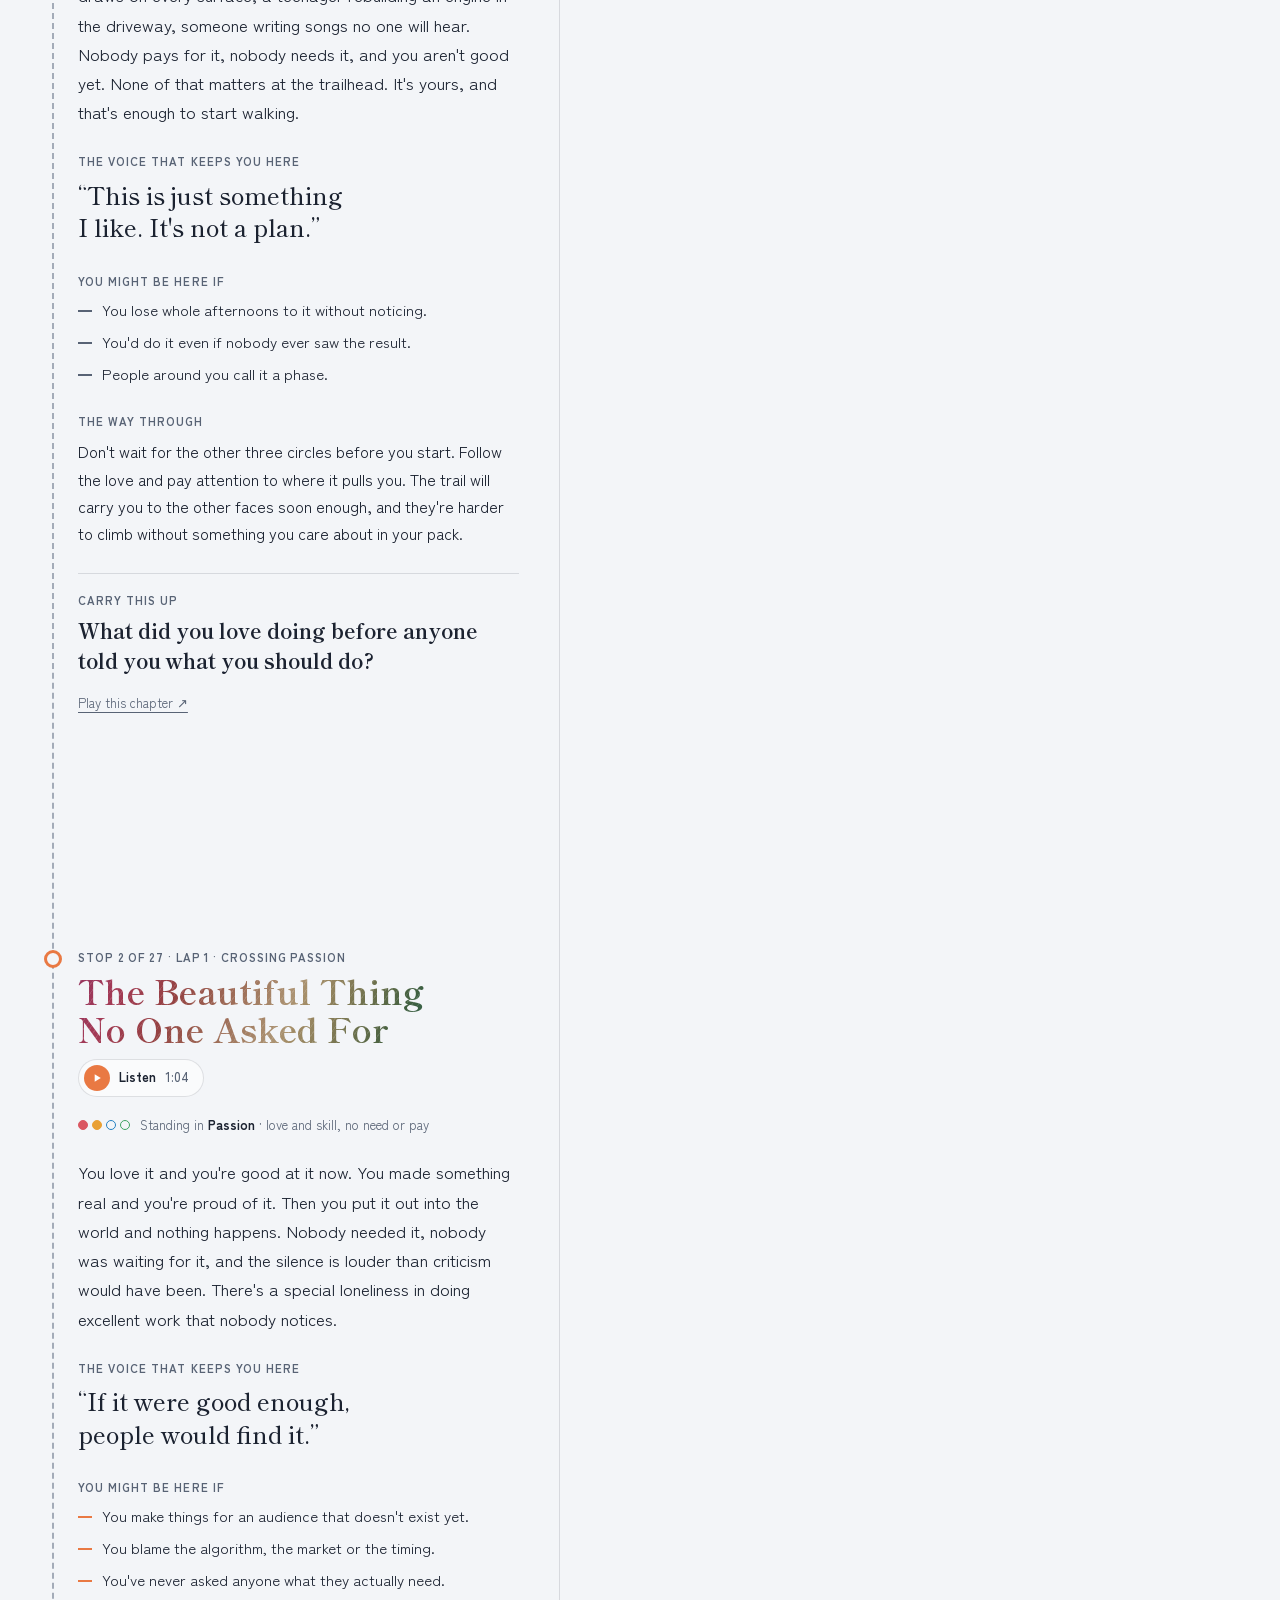
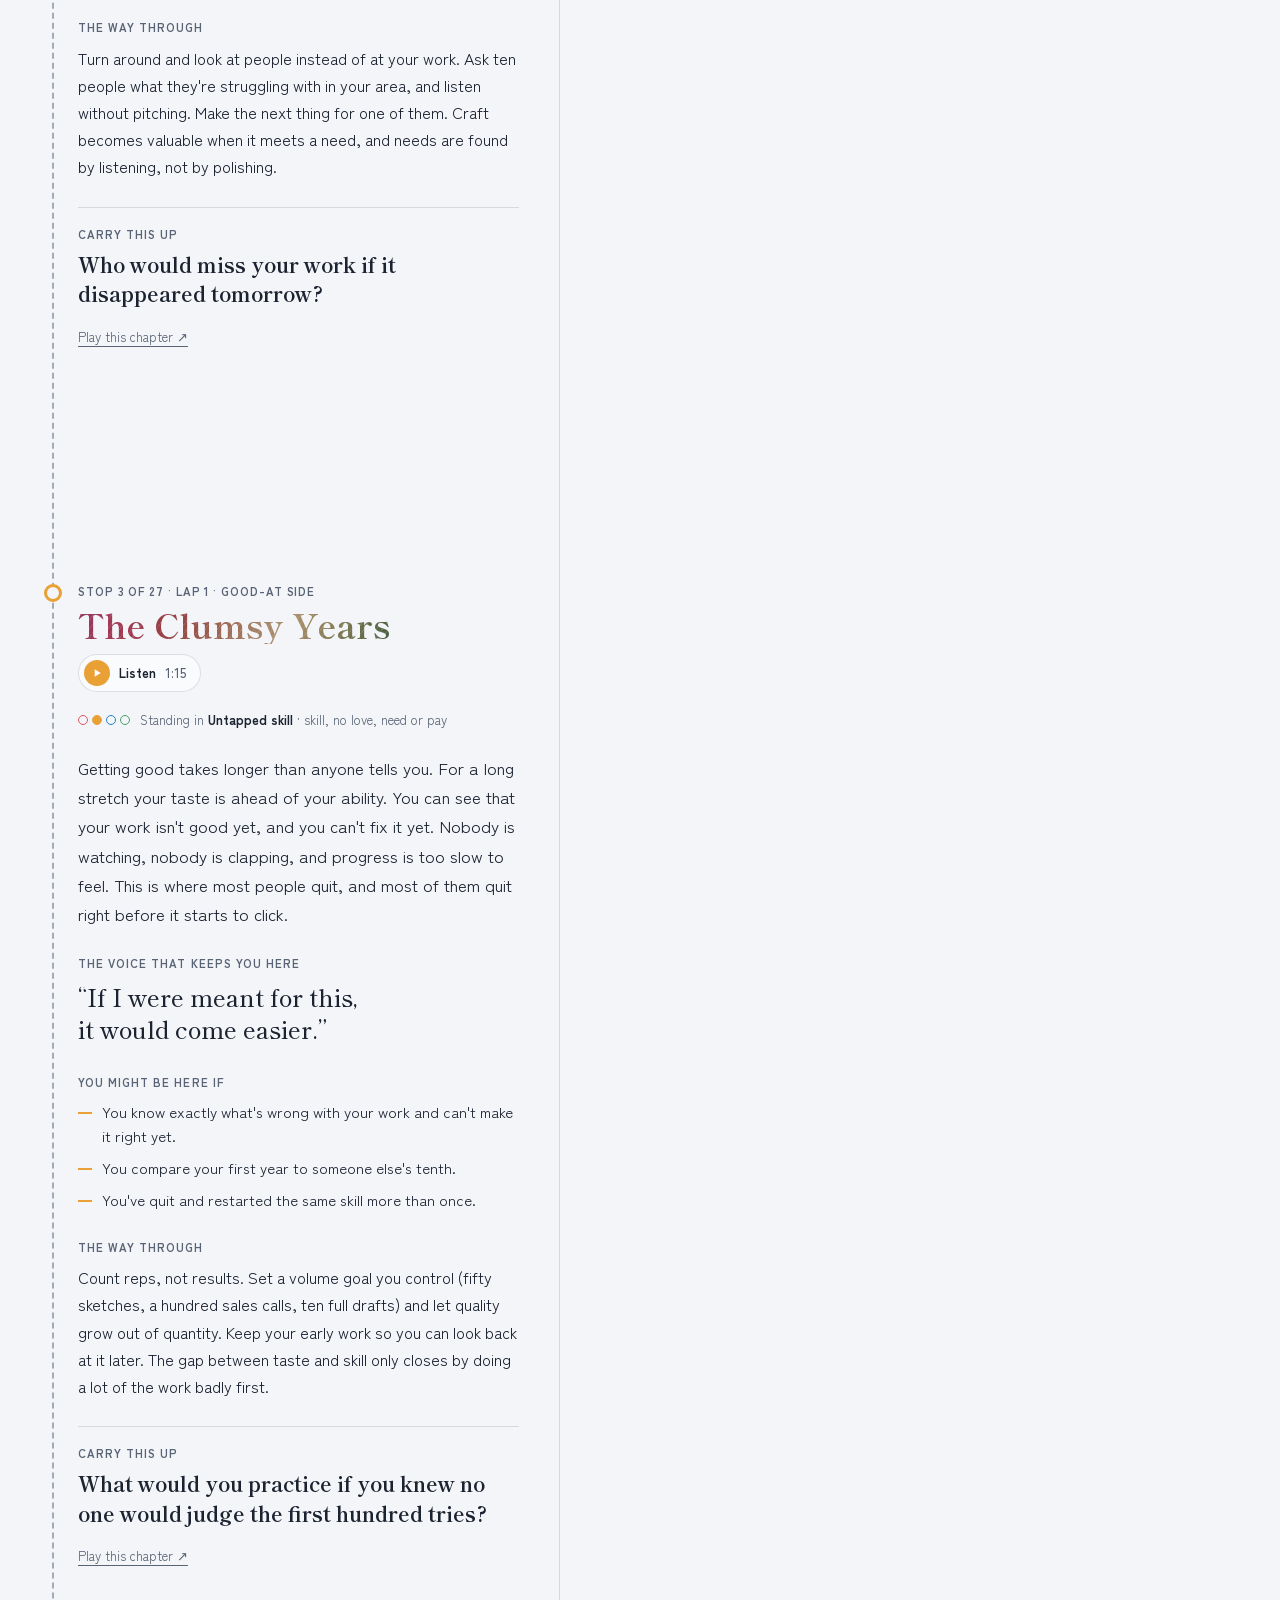
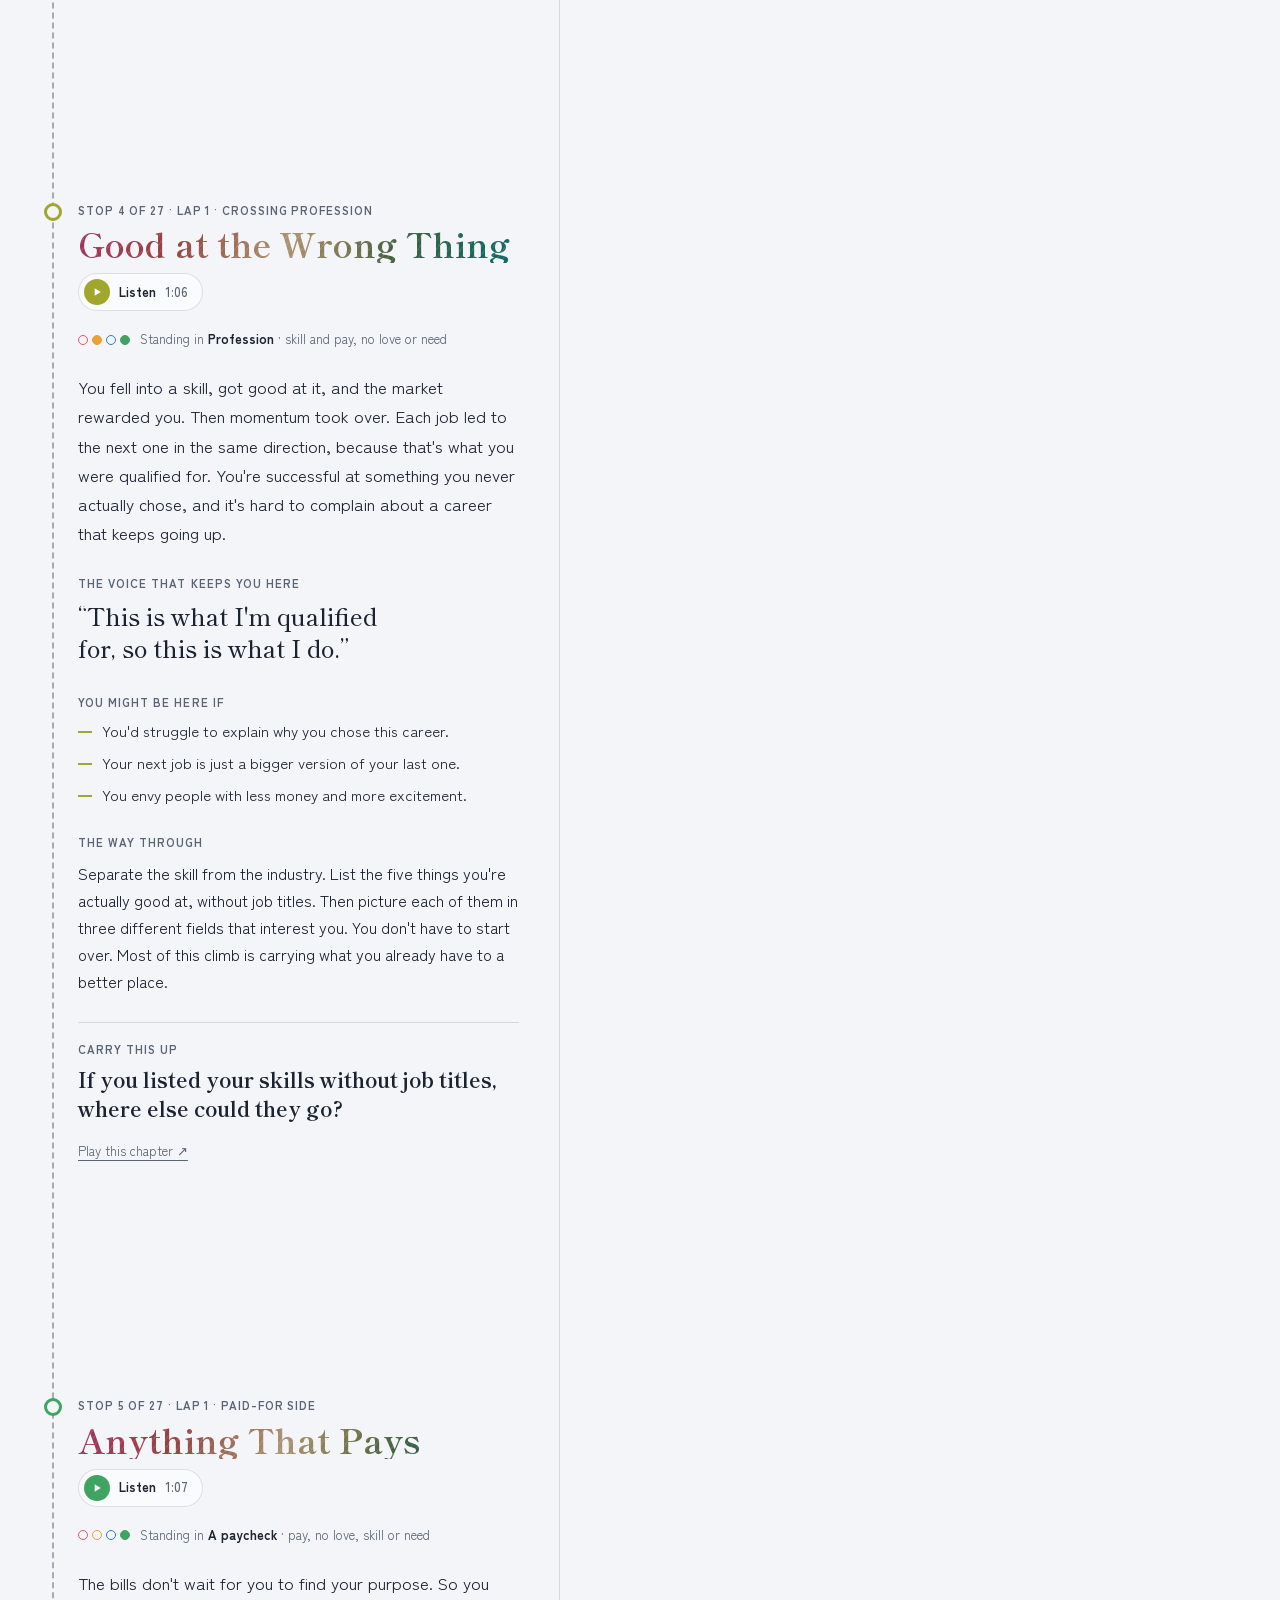
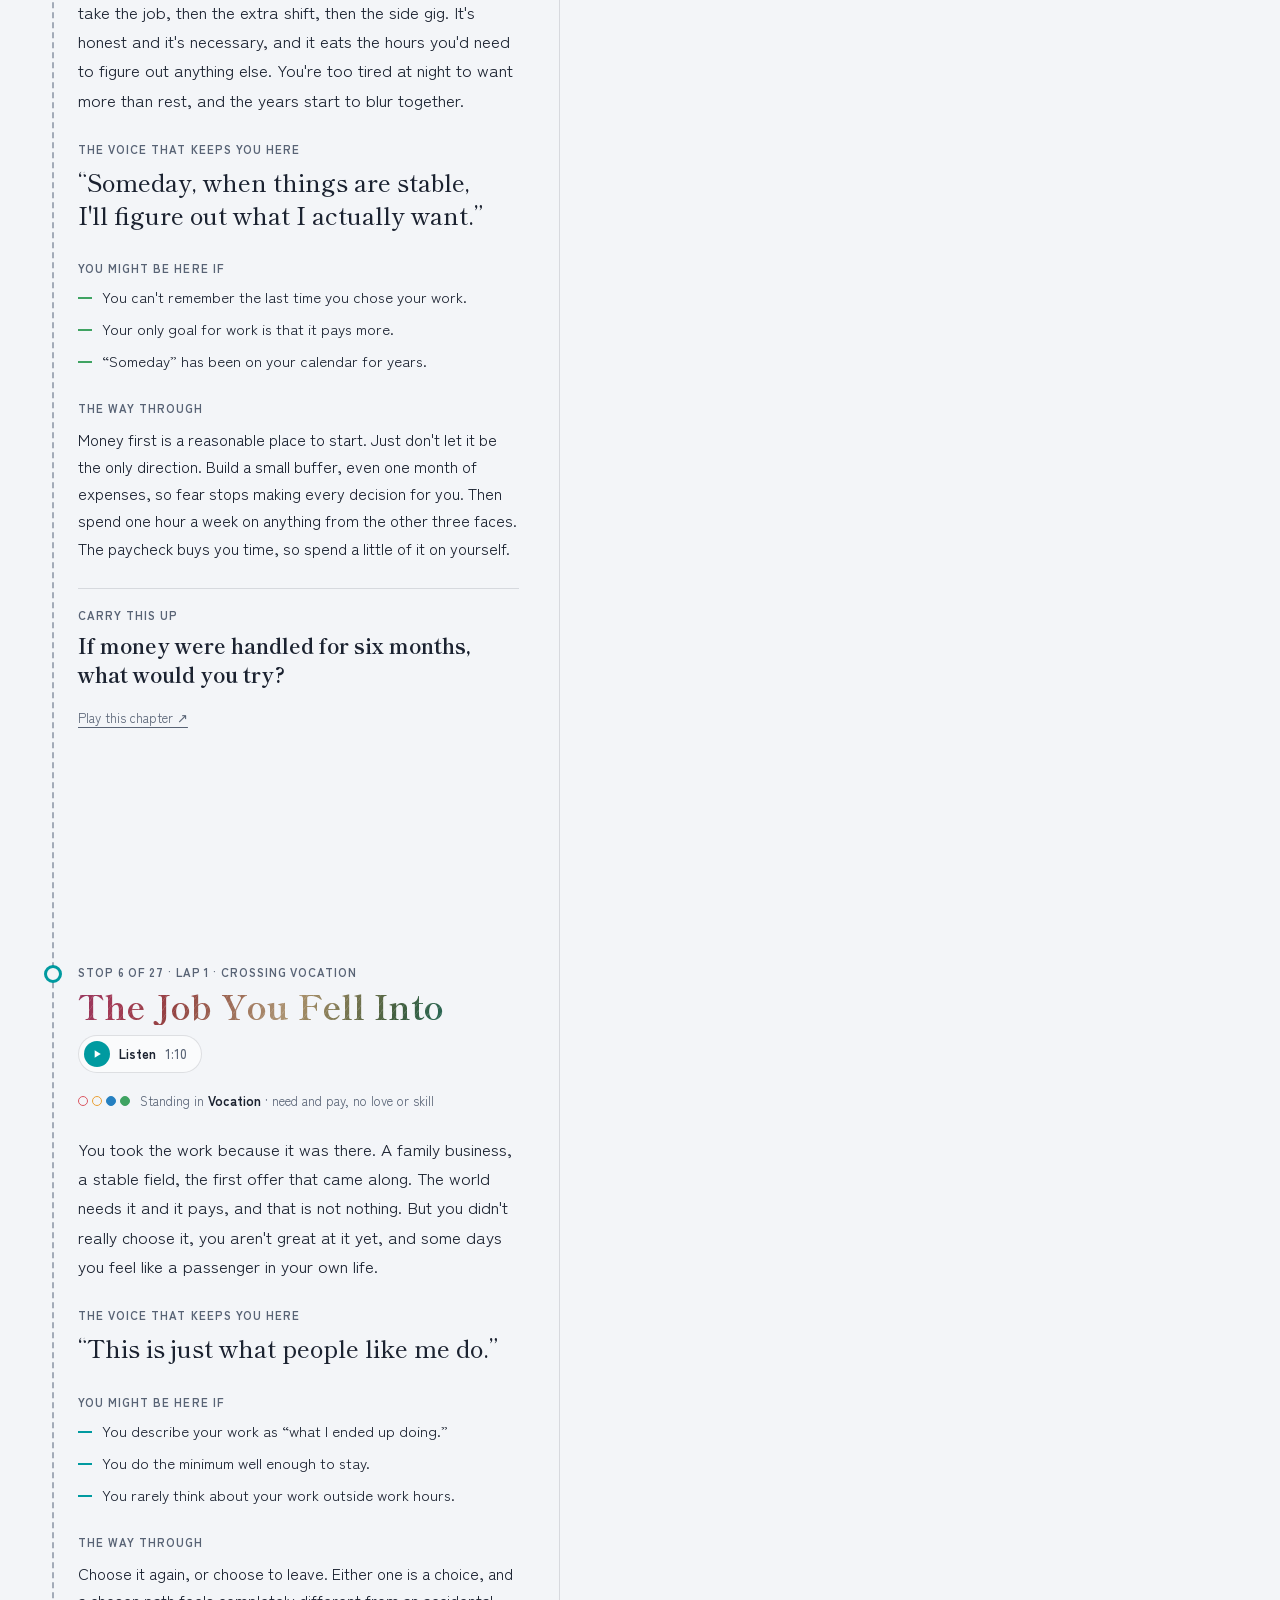
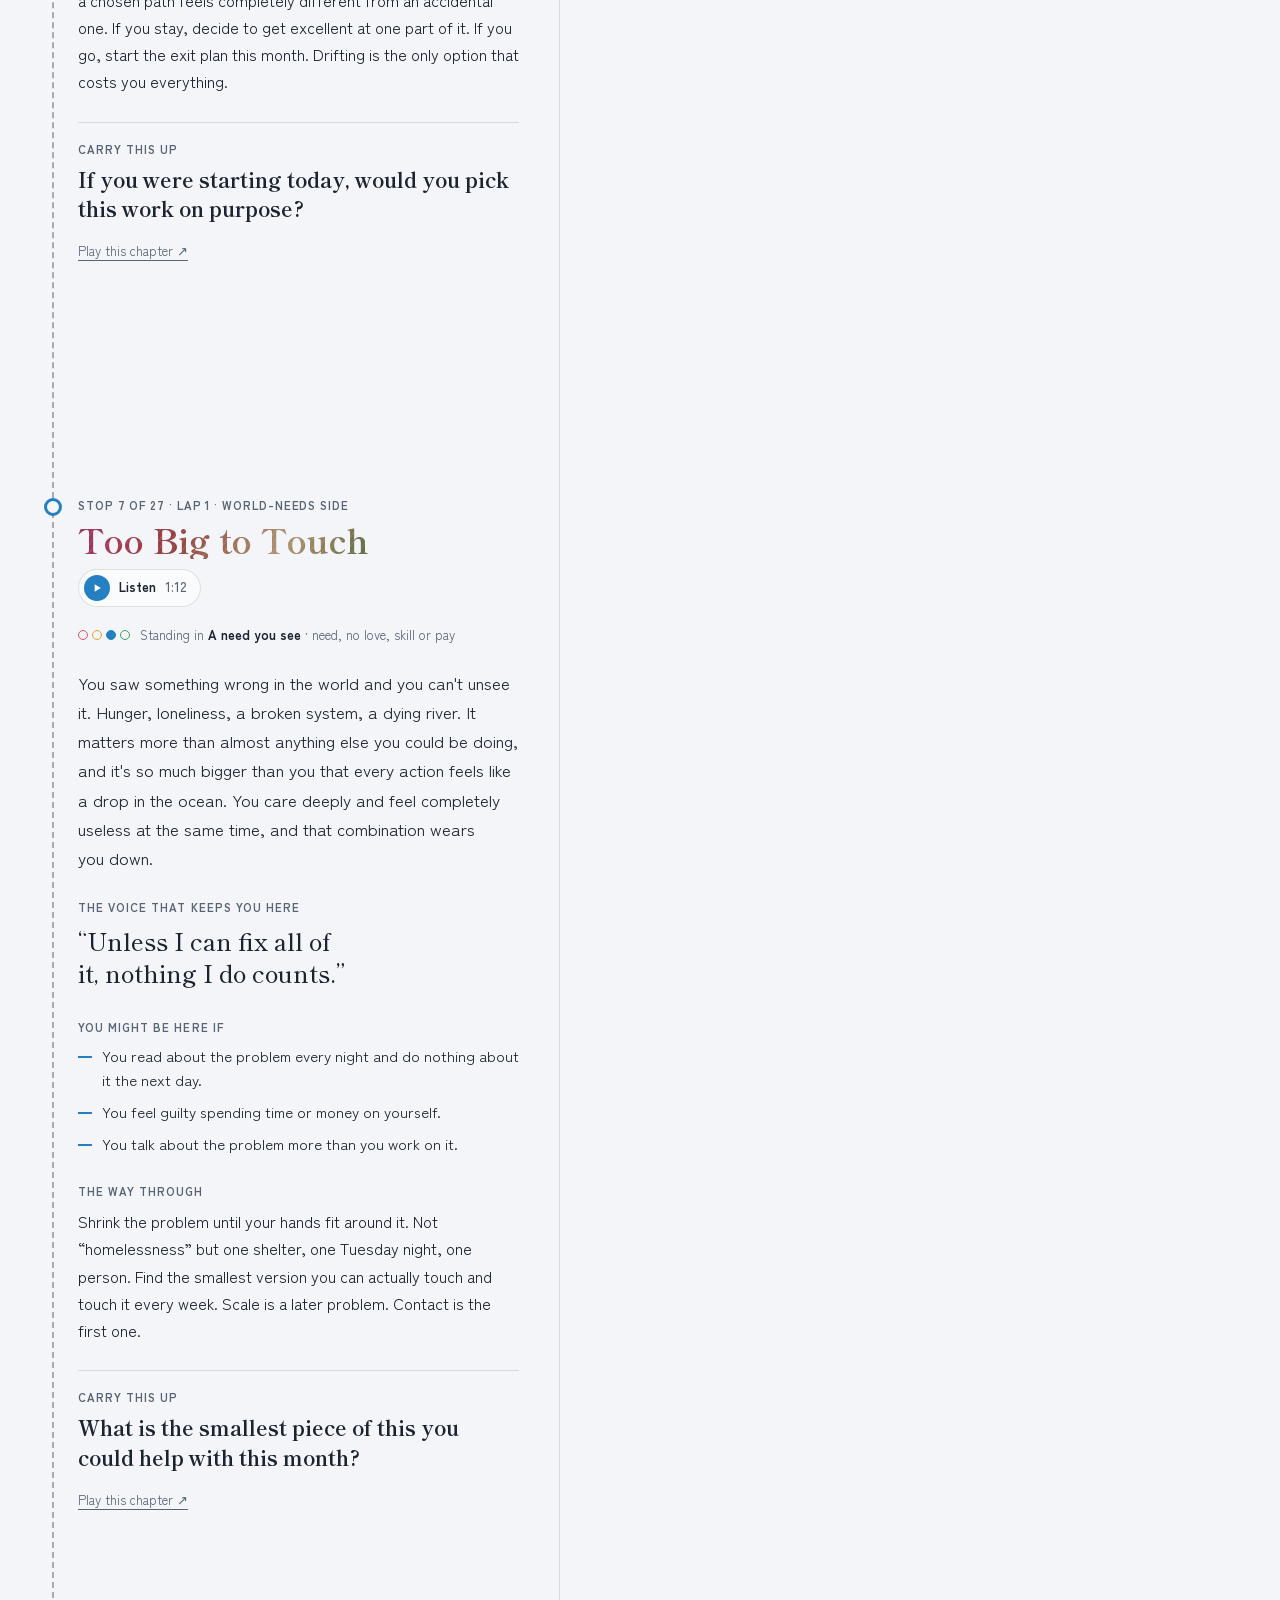
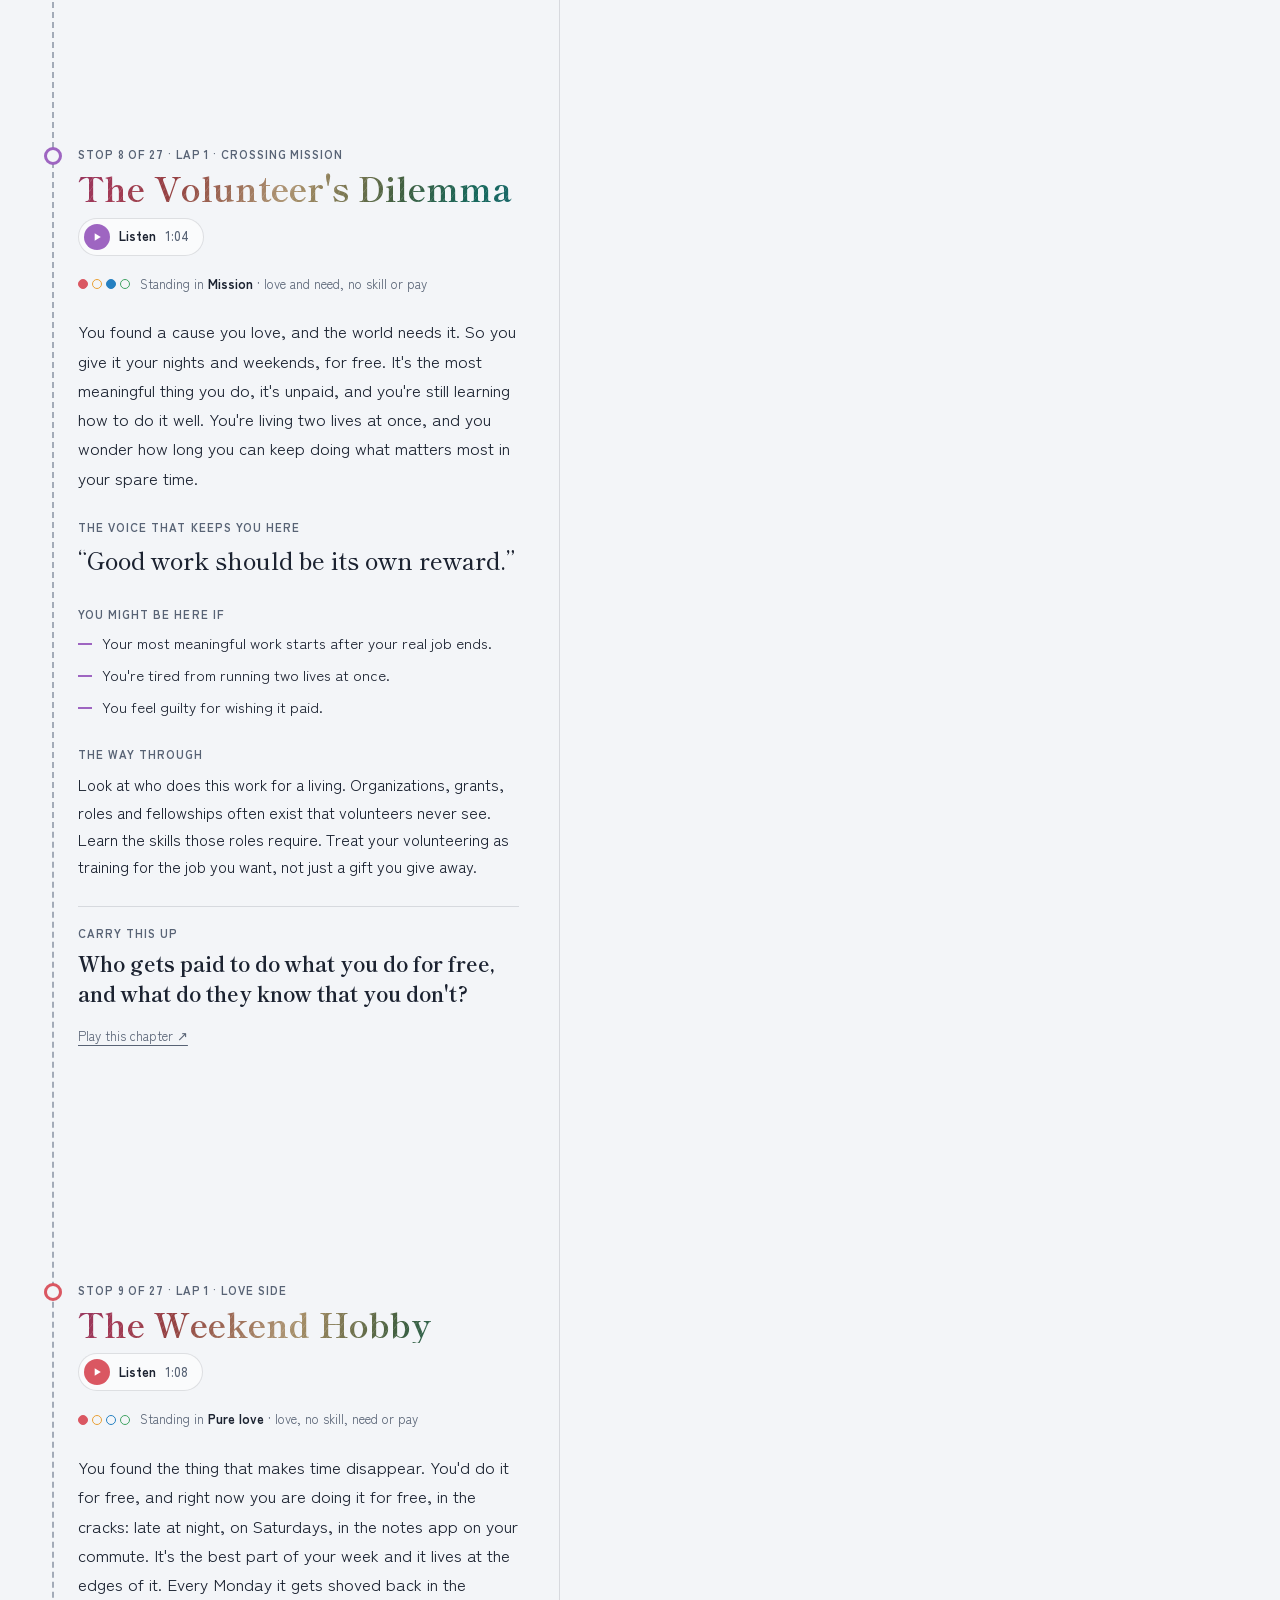
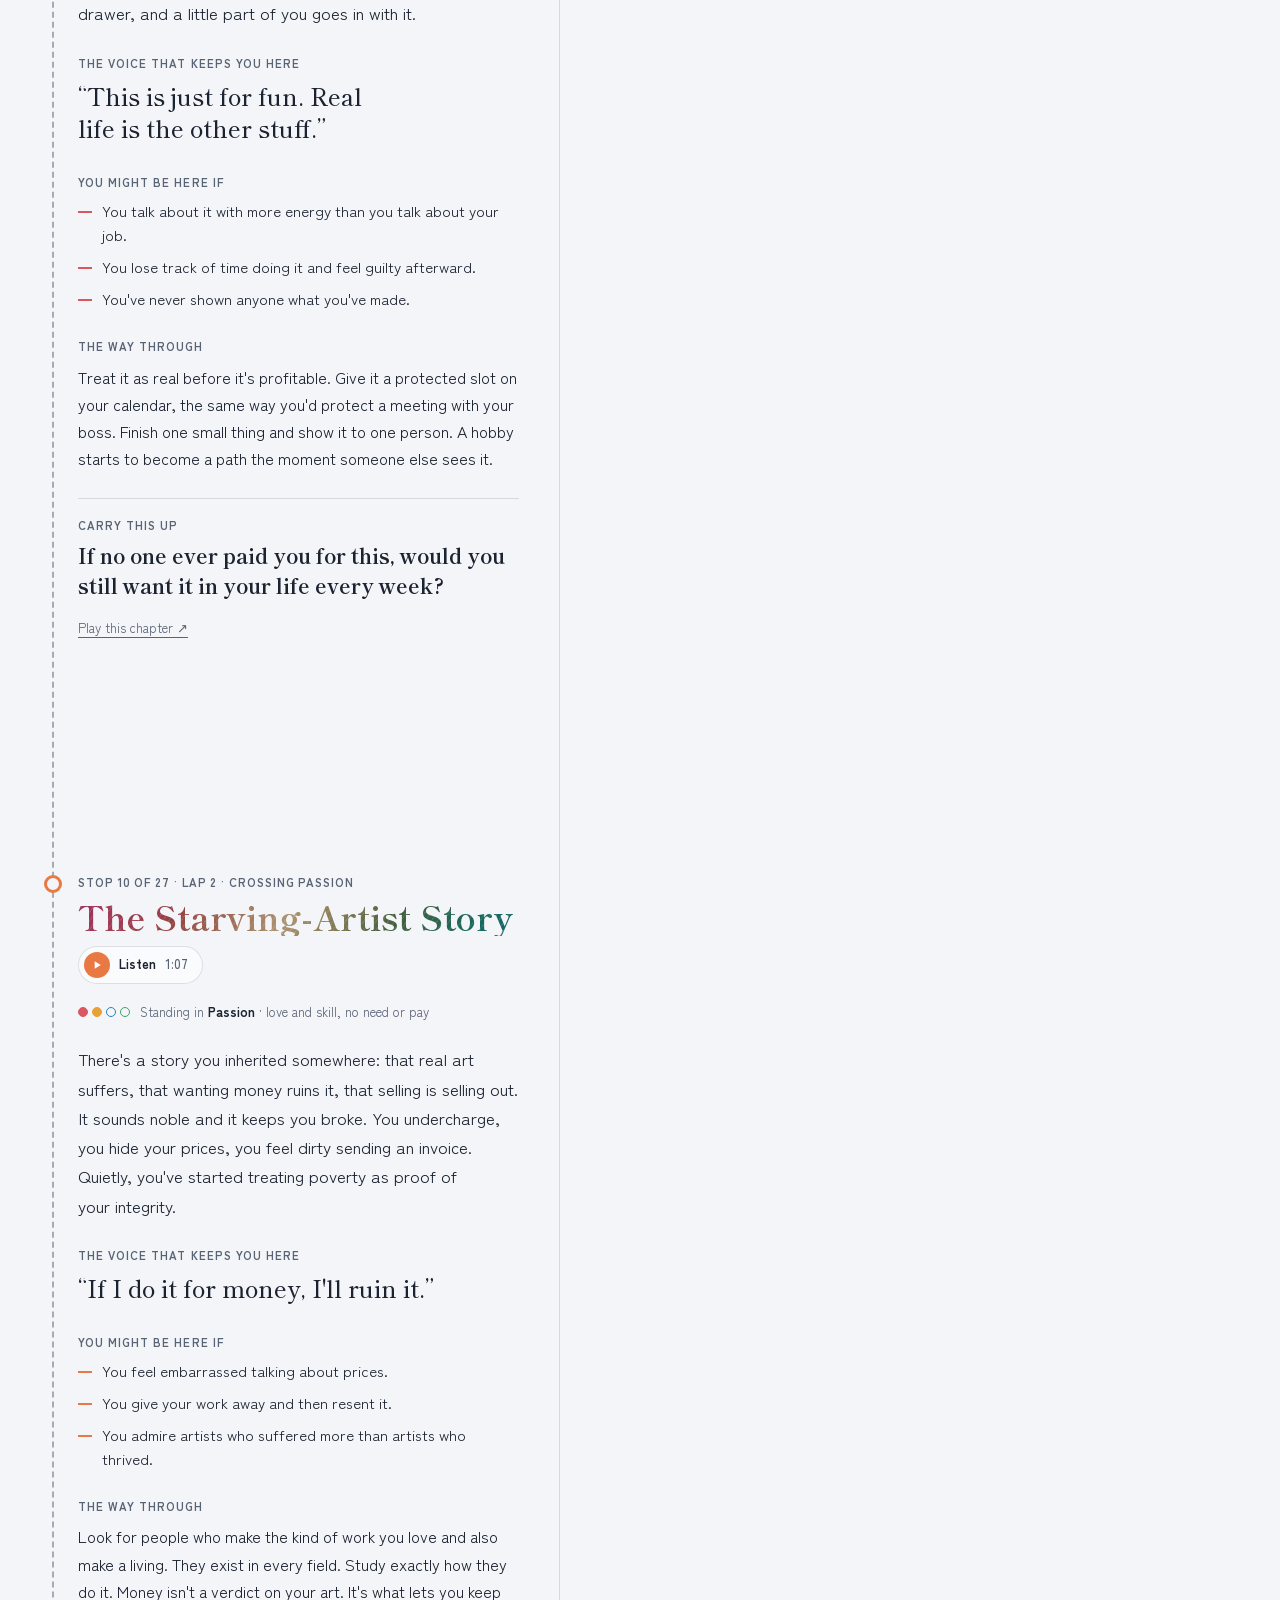
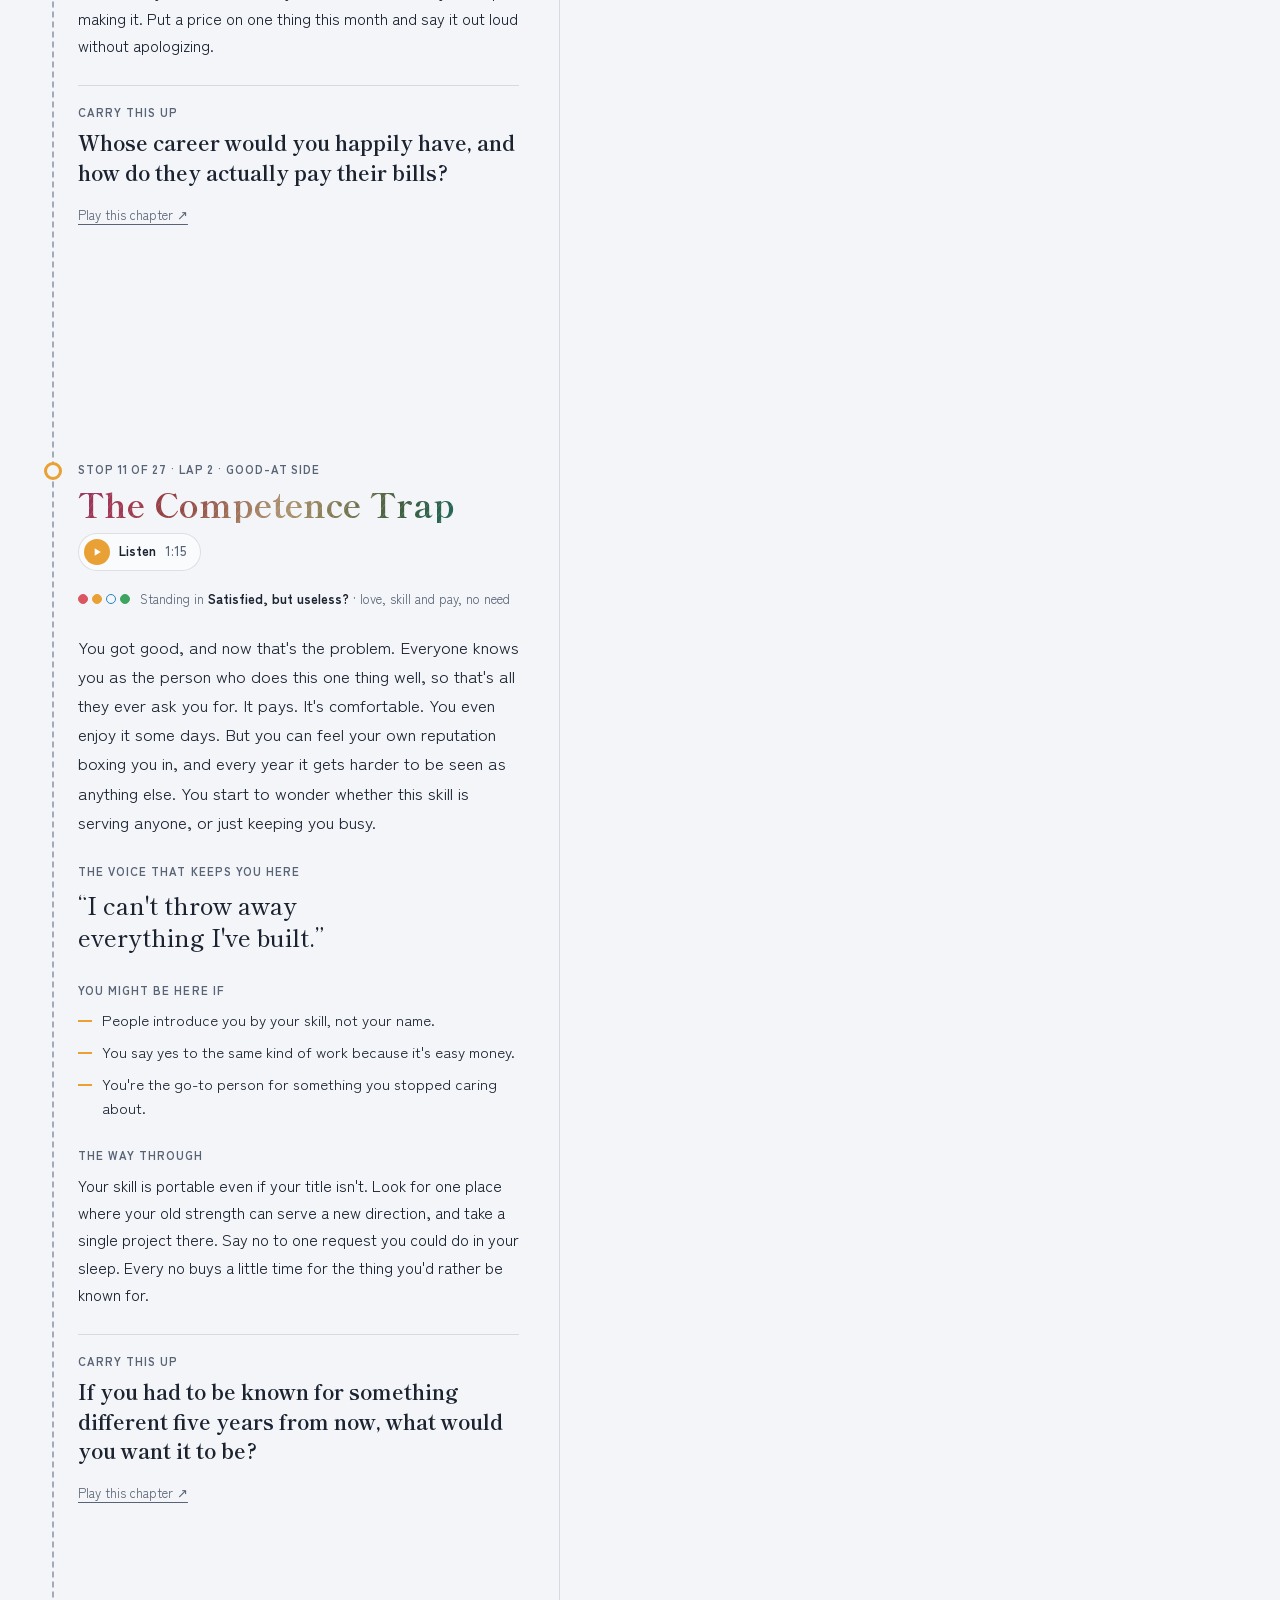
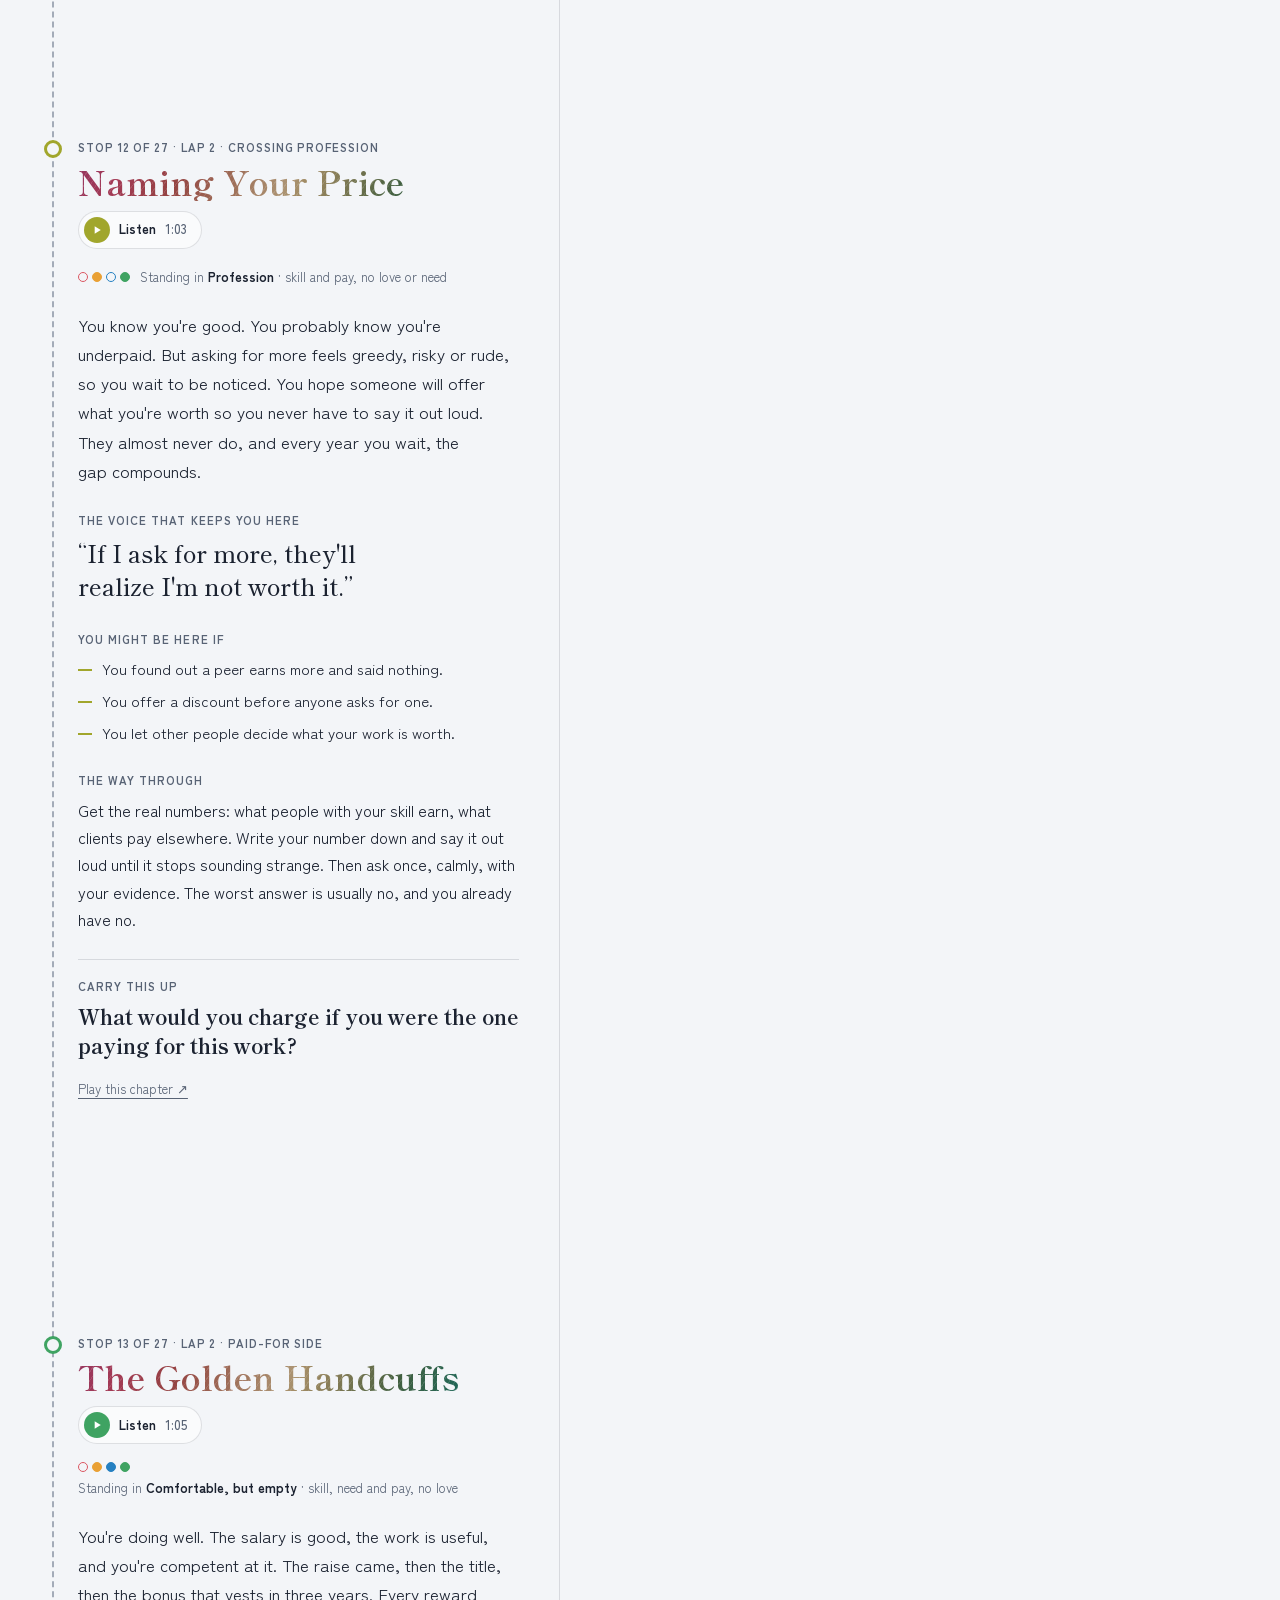
==== commit d3753e45: "Add four climbers, persistent journey saves and all 27 playable chapters" ====
--- a/index.html
+++ b/index.html
@@ -1212,7 +1212,7 @@
         <a class="ghost" href="/book">Book an hour</a>
       </div>
       <p class="last-reading" id="lastReading" hidden></p>
-      <a class="adventure-entry" href="/play"><small>A playable mountain · Chapter one</small><strong>Take the first step ↗</strong><span>Explore Base Camp, recover three sparks, and face the Doubtkeeper. Play with touch or keyboard.</span></a>
+      <a class="adventure-entry" href="/play"><small>A playable mountain · 27 chapters</small><strong>Take the first step ↗</strong><span>Choose your climber. Explore every face, awaken shrines, rescue spirits, and reach the summit. Your progress saves as you go.</span></a>
     </section>
 
     <ol class="stops" id="stops"></ol>
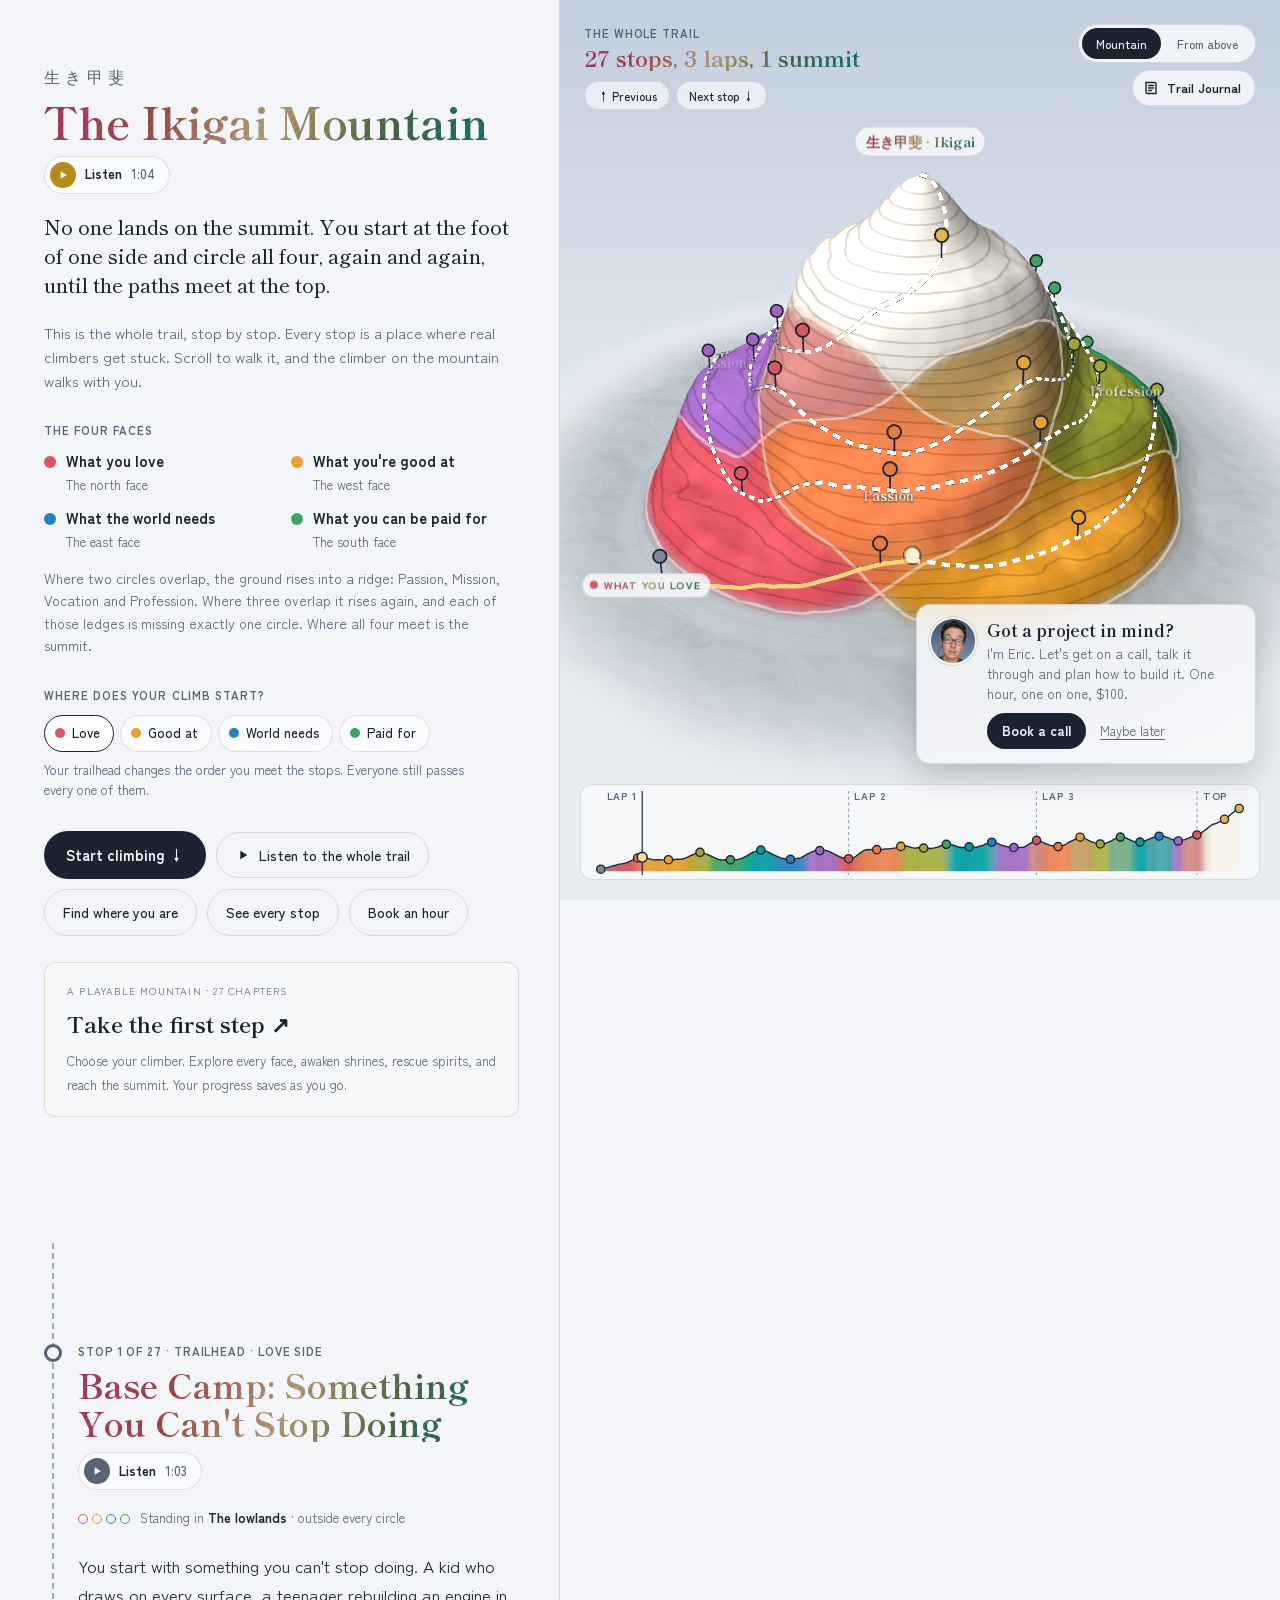
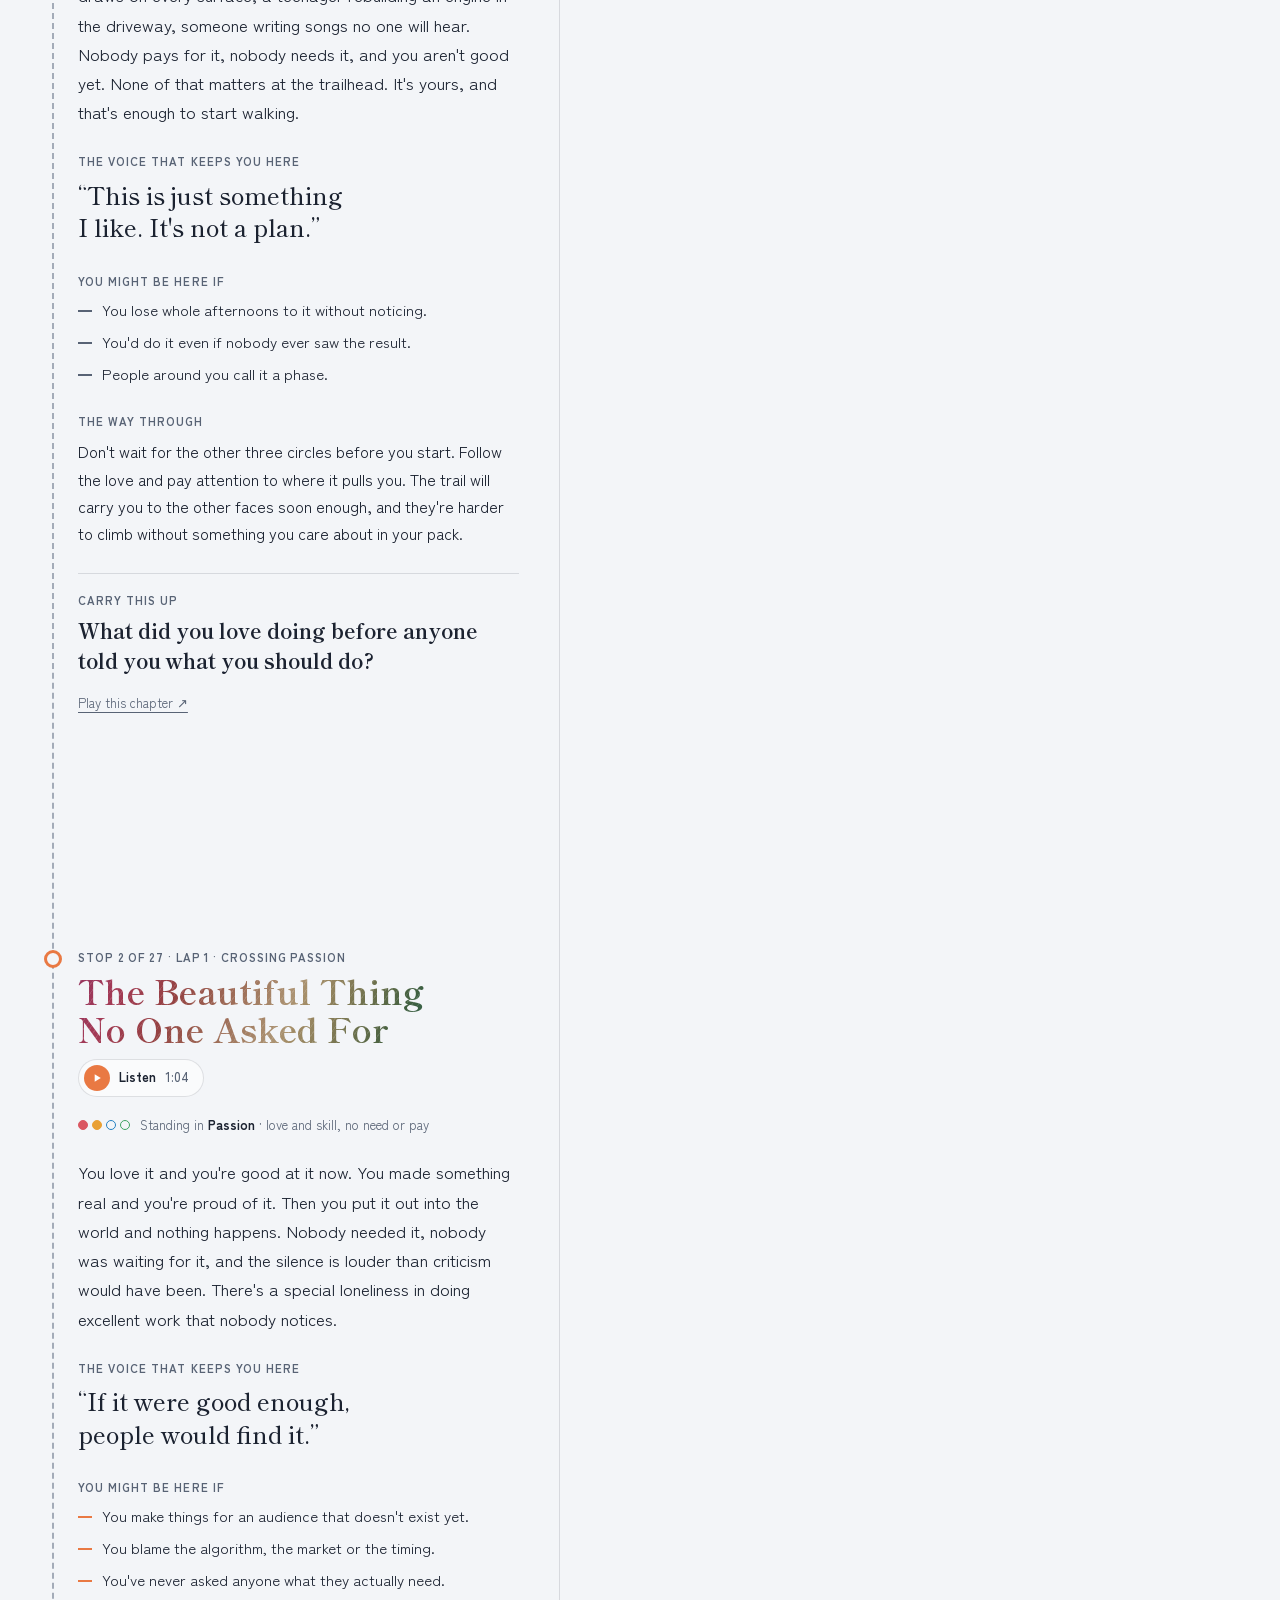
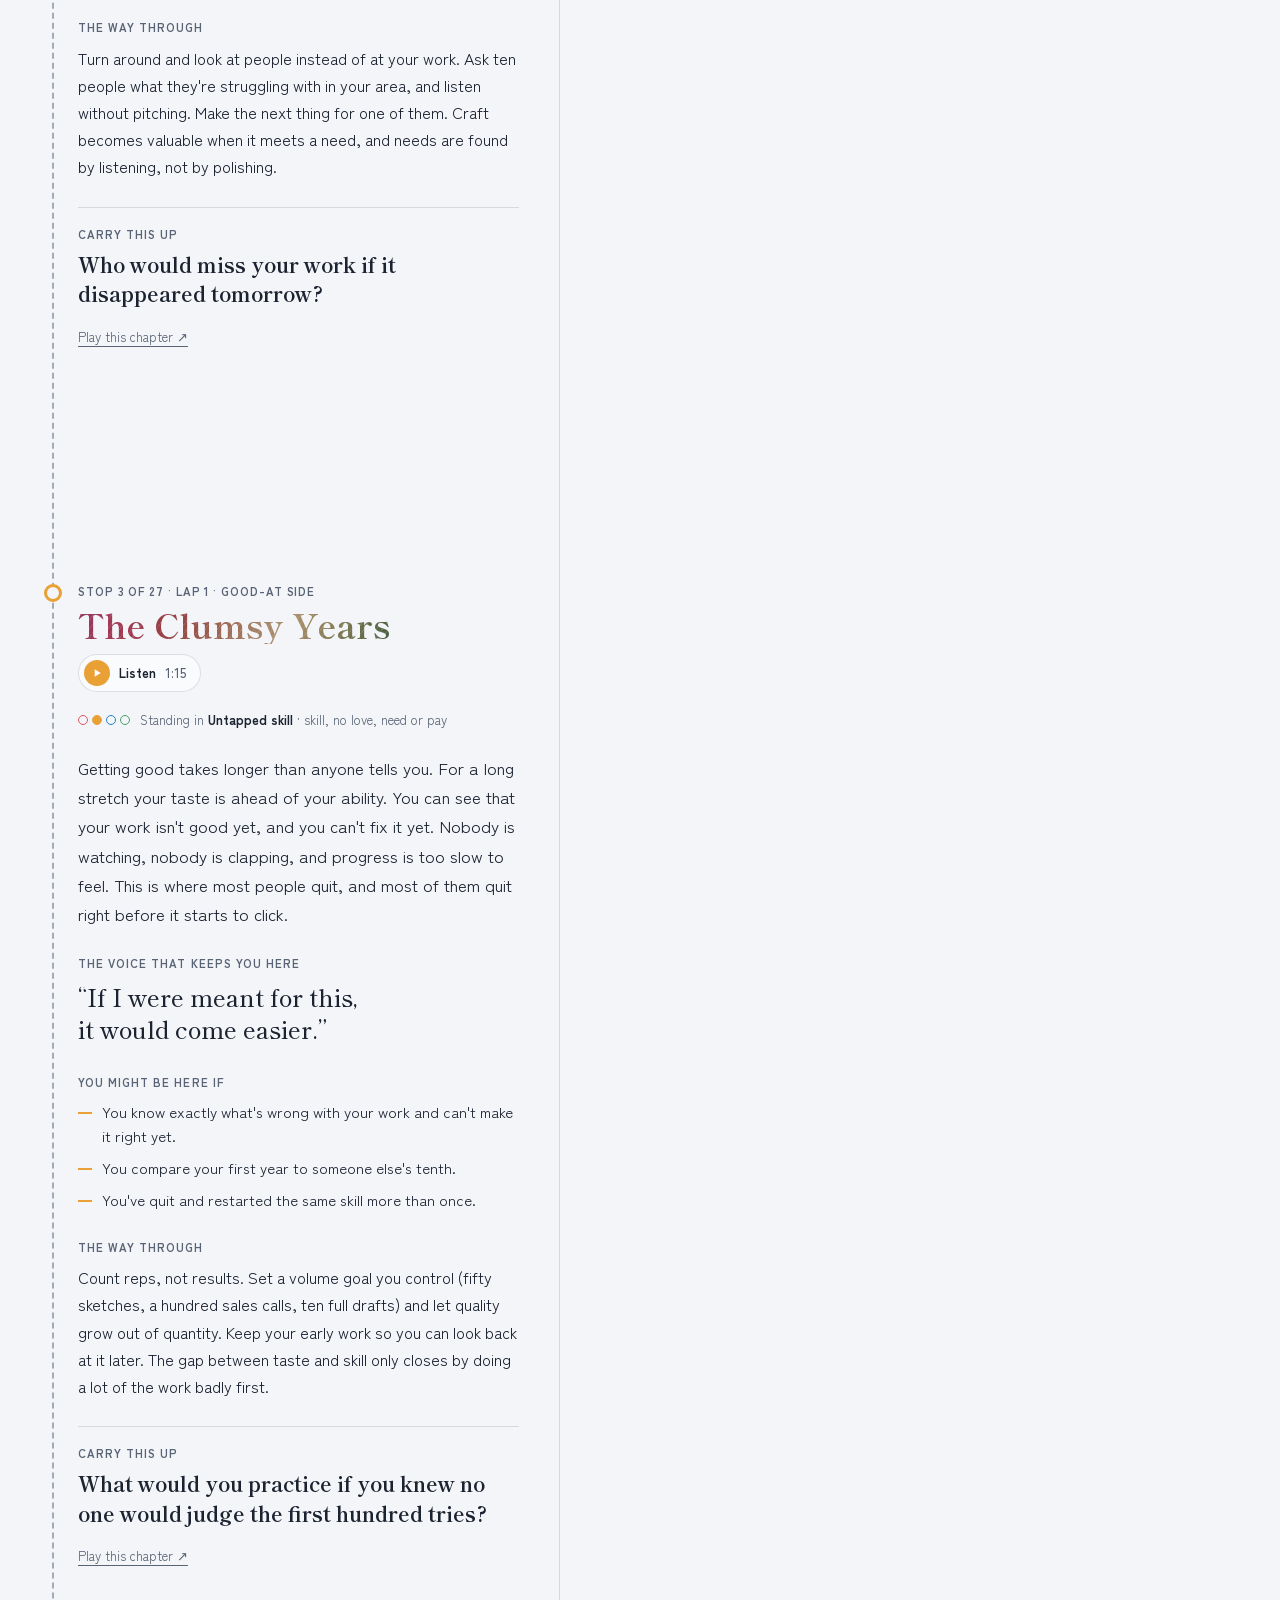
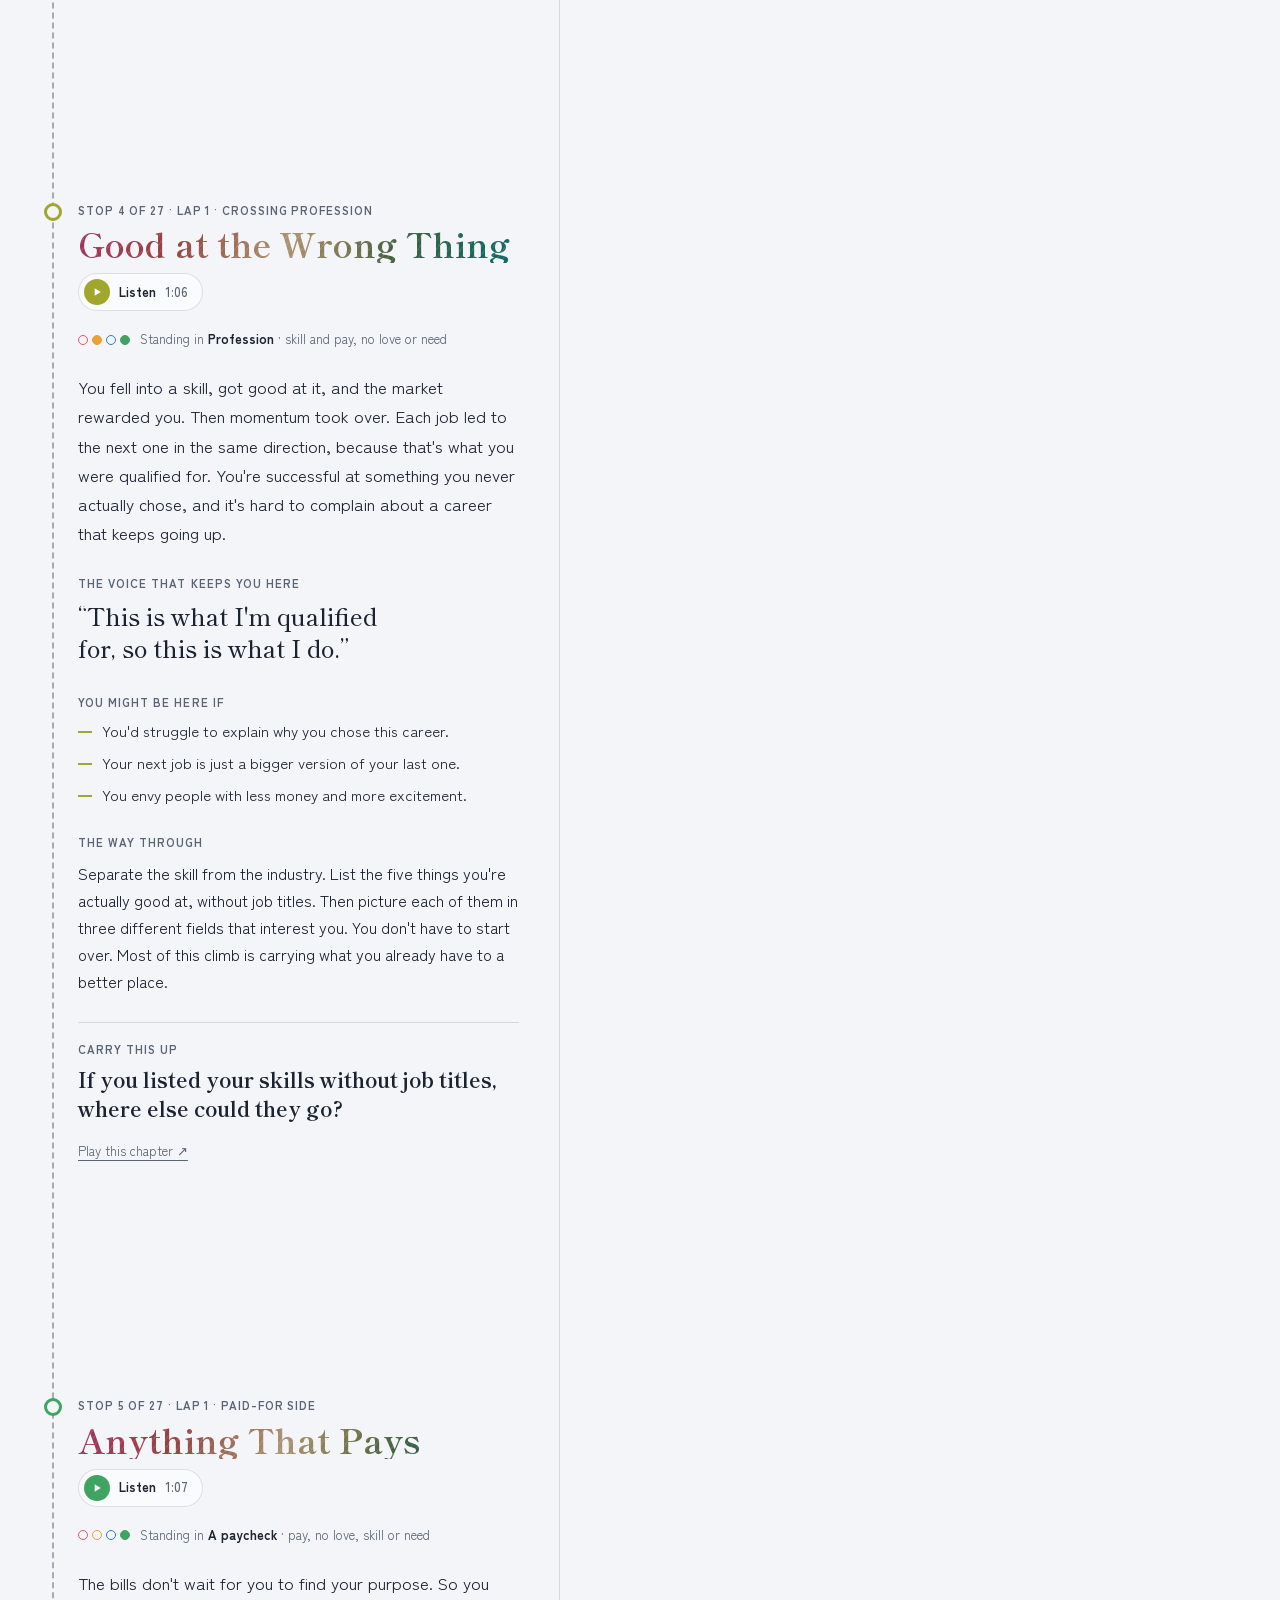
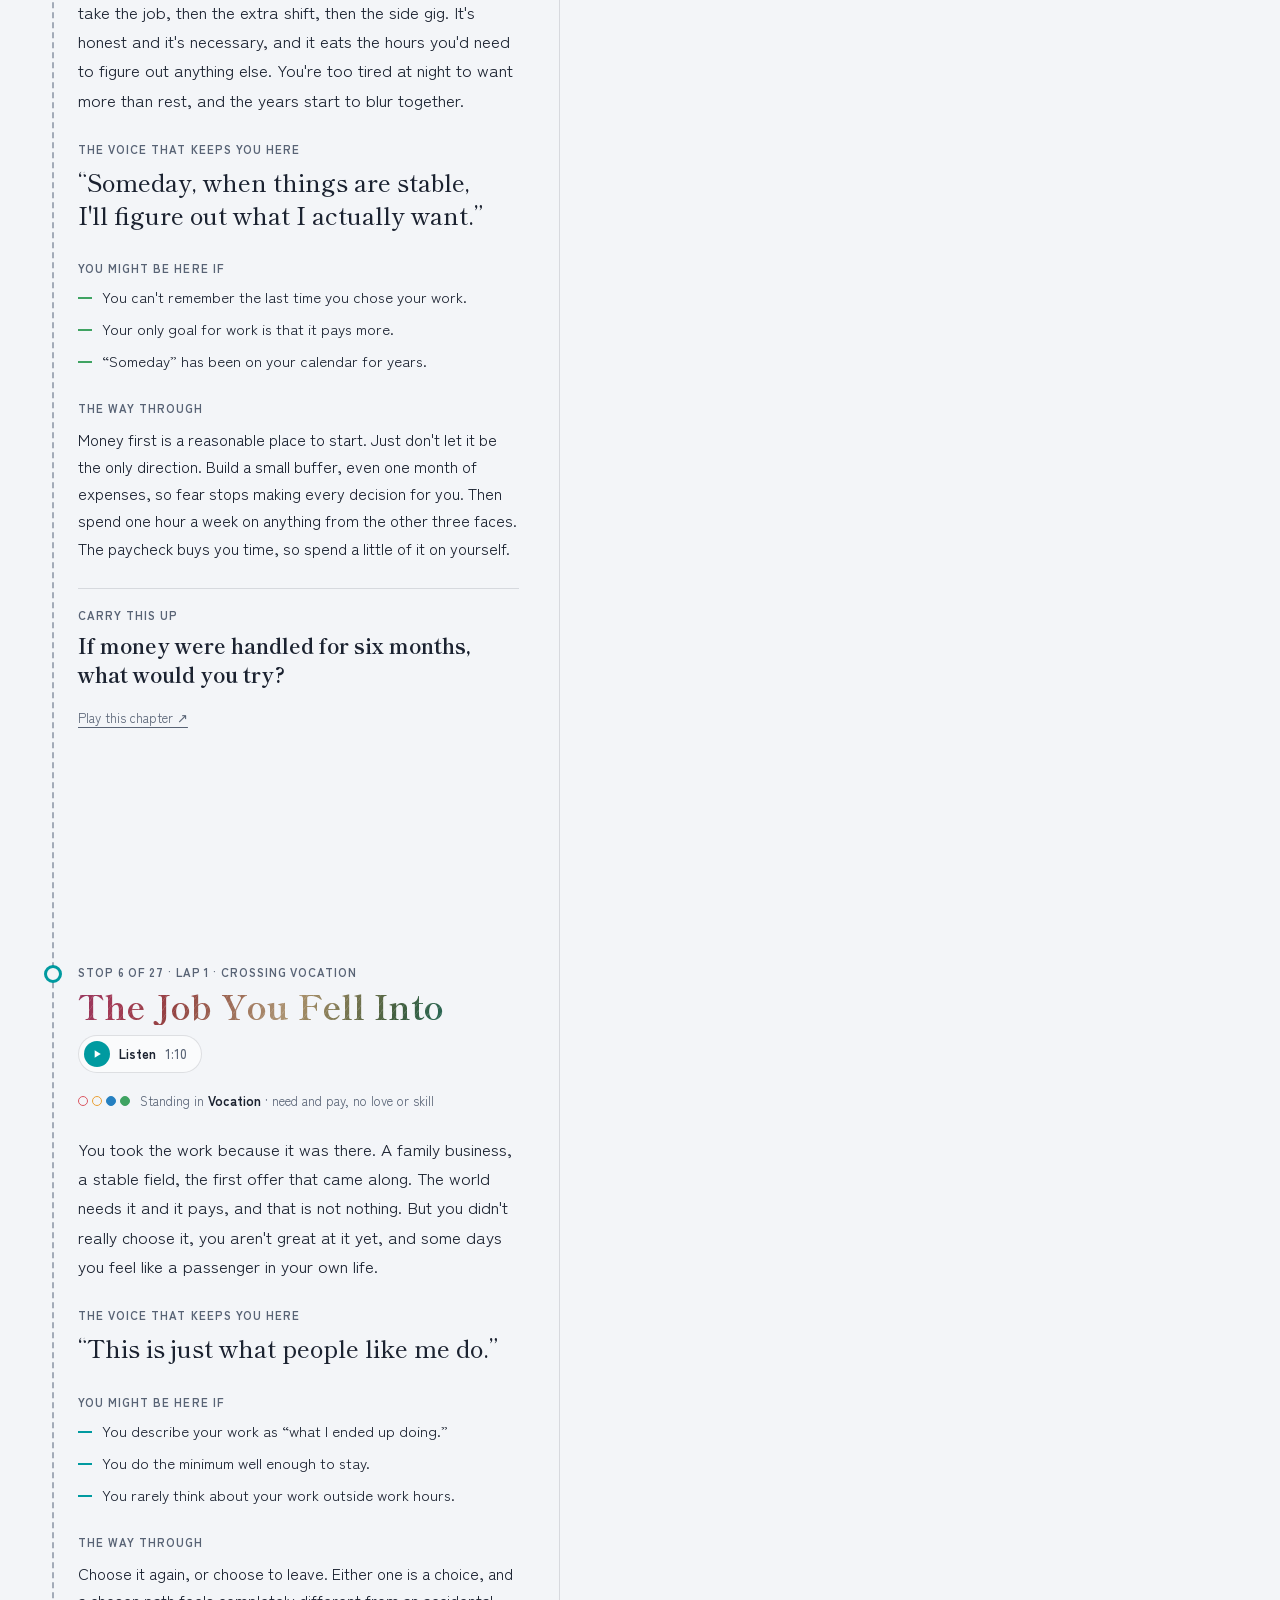
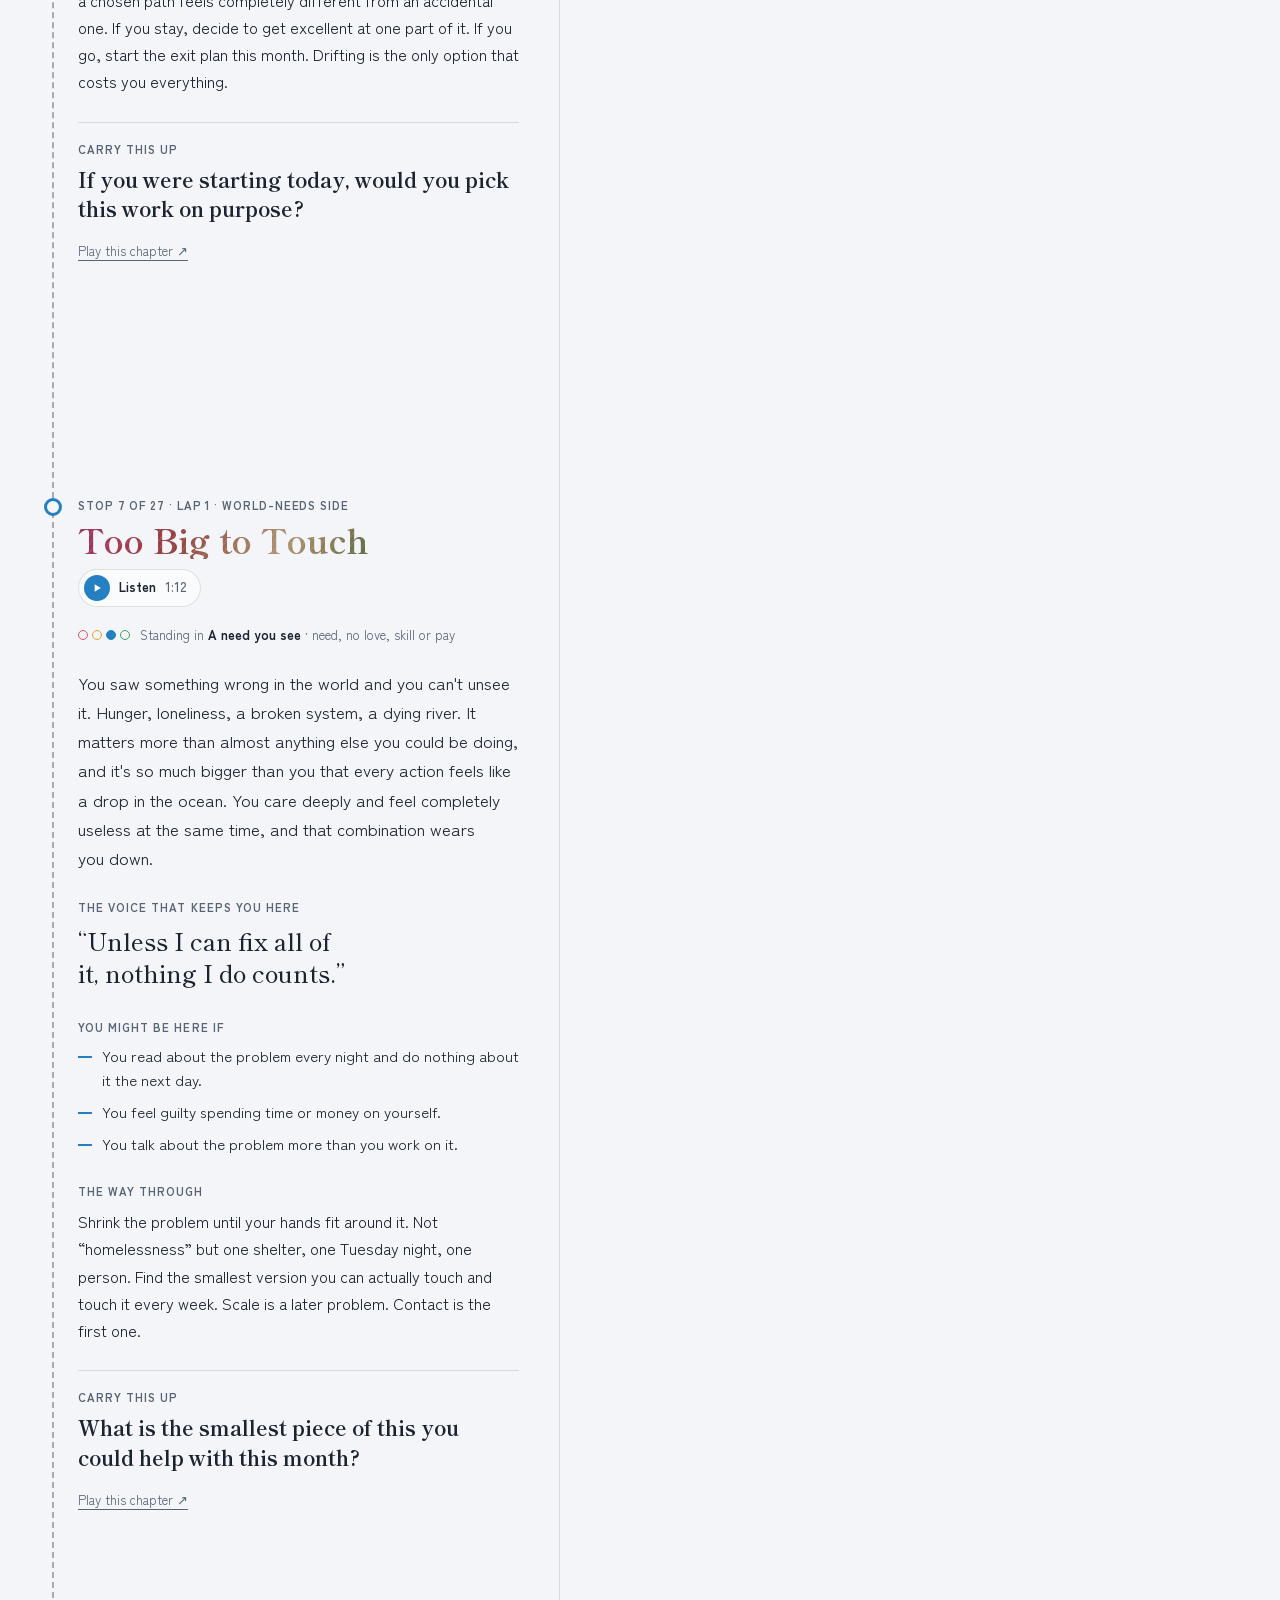
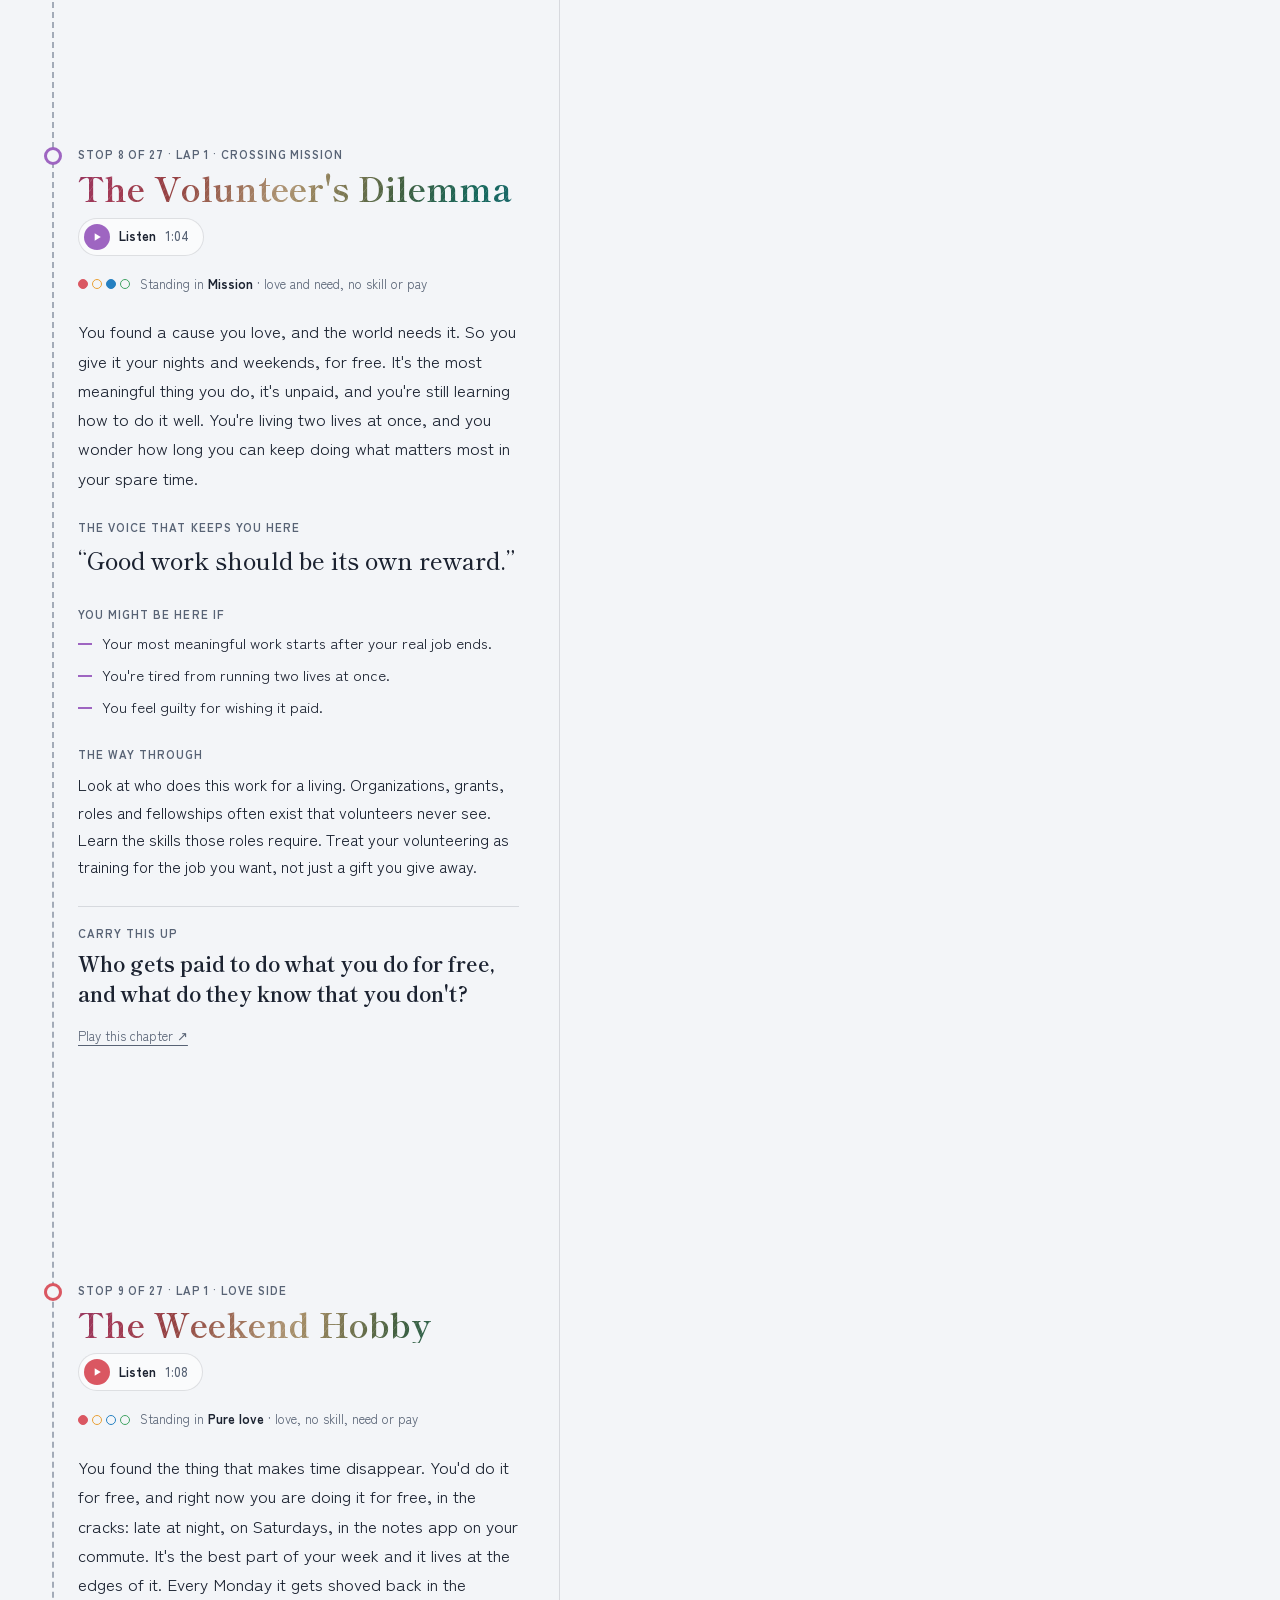
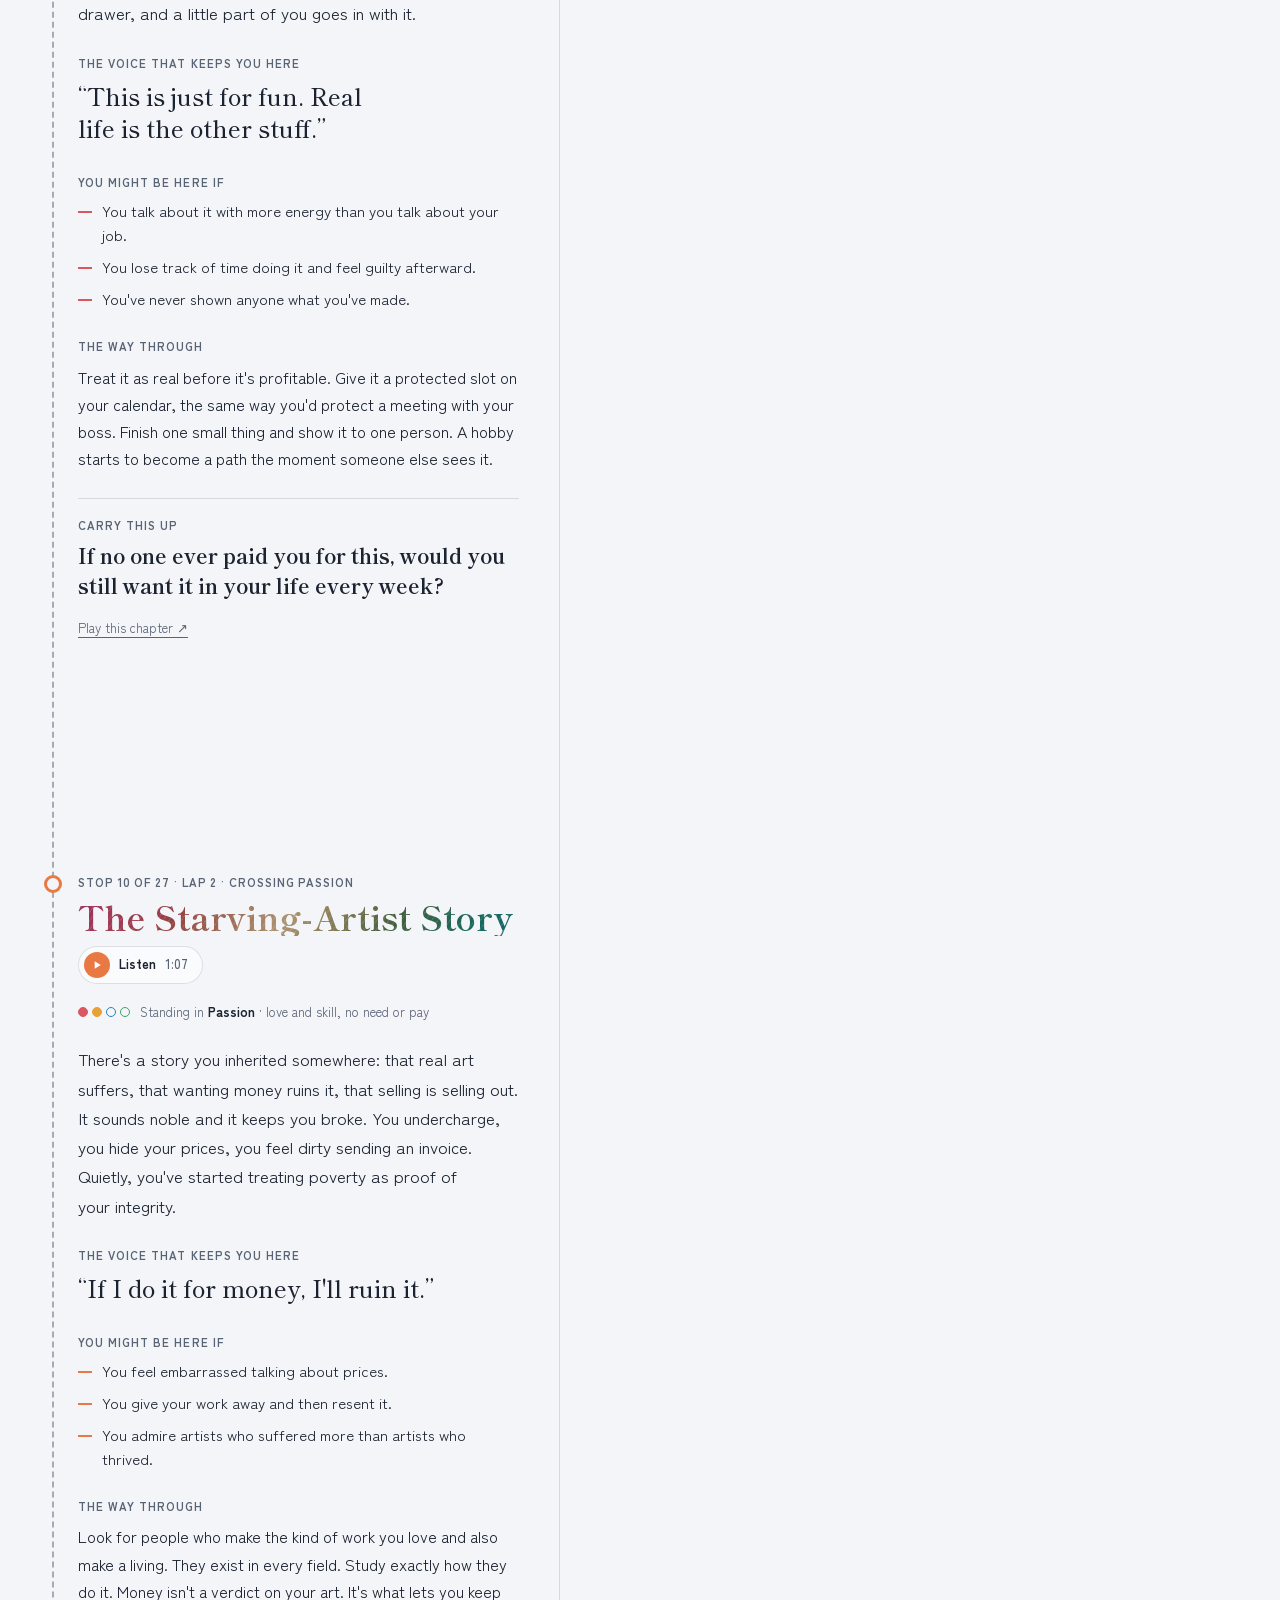
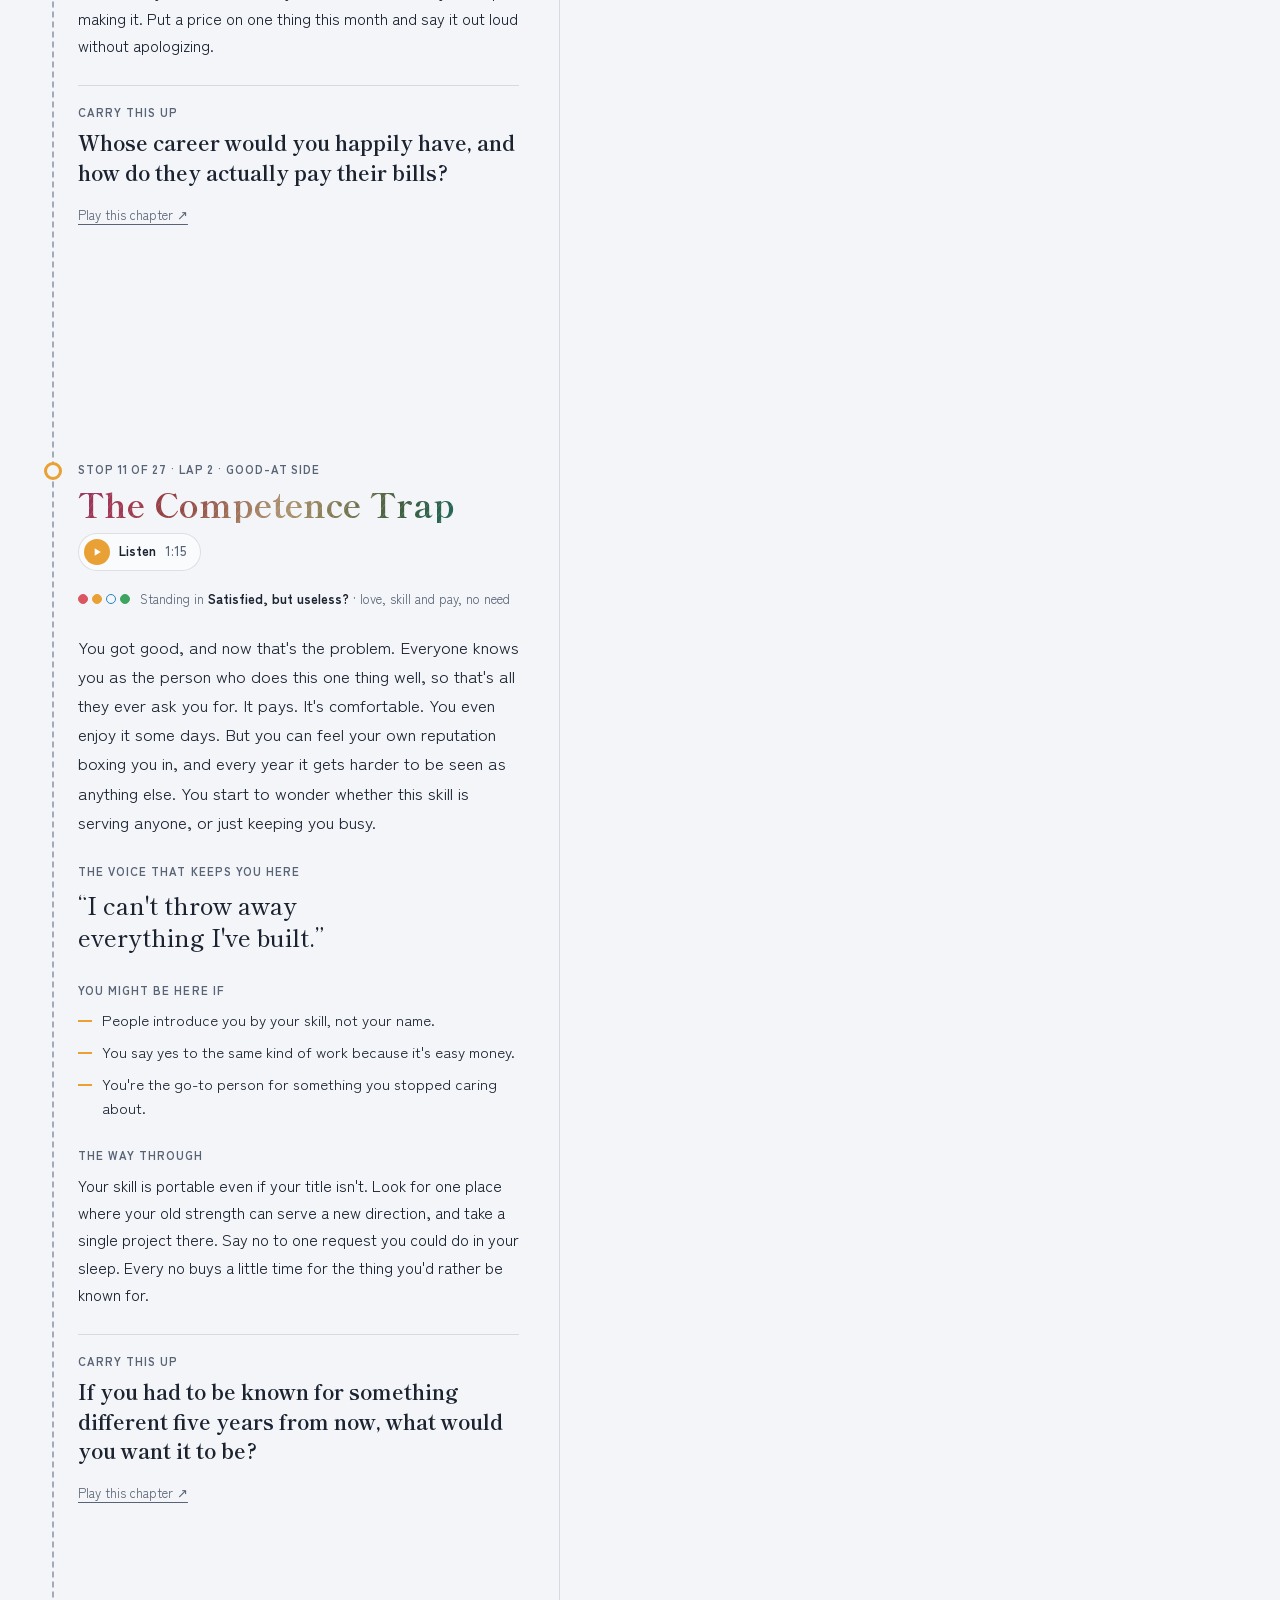
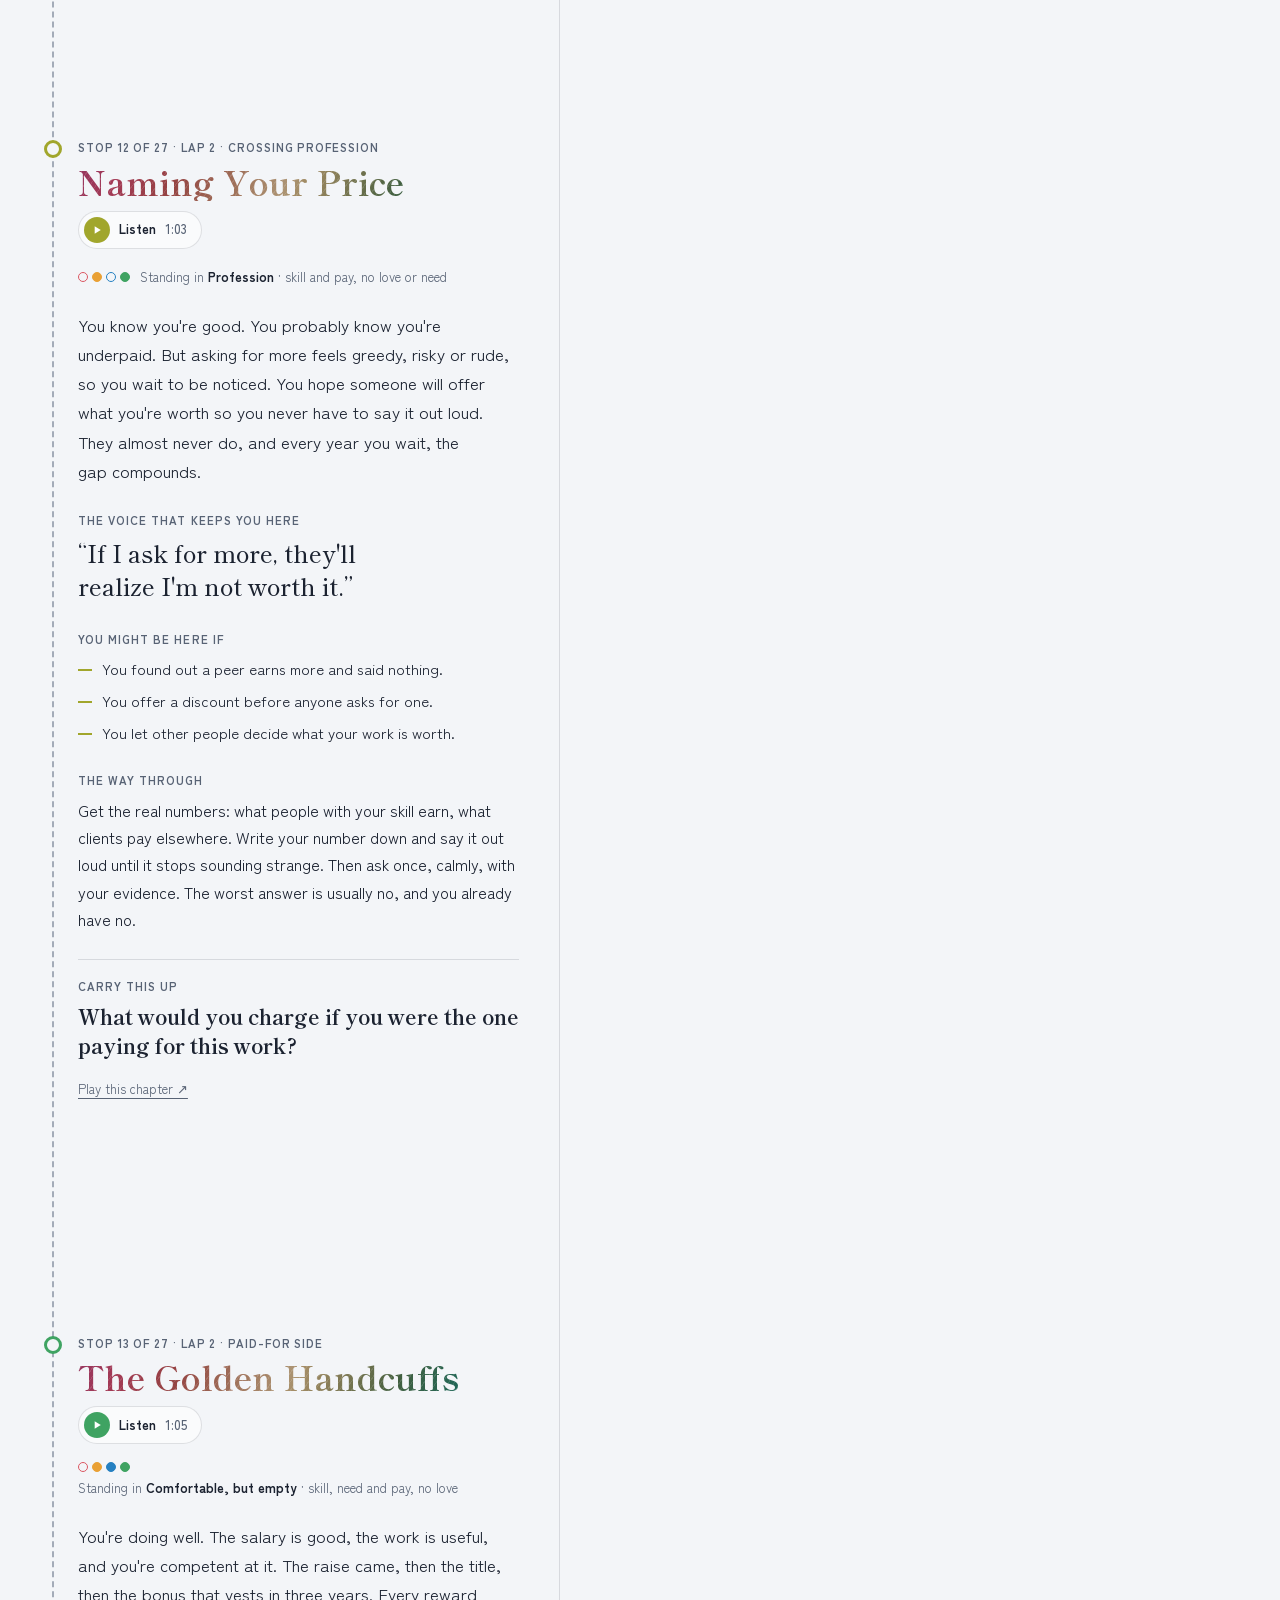
==== commit 5b787bbd: "Let visitors talk their journal answers and get a reading from Claude Dictation: a mic on every writ" ====
--- a/index.html
+++ b/index.html
@@ -790,6 +790,49 @@
 }
 .q textarea { min-height: 96px; resize: vertical; }
 .q textarea:focus, .q select:focus { outline: 2px solid var(--c); outline-offset: 1px; }
+
+/* Dictation: a mic in the corner of each written answer */
+.ta-wrap { position: relative; }
+.ta-wrap.has-mic textarea { padding-right: 58px; }
+.ta-wrap.listening textarea { outline: 2px solid var(--c); outline-offset: 1px; }
+.mic {
+  position: absolute; right: 12px; bottom: 12px;
+  width: 40px; height: 40px;
+  display: grid; place-items: center;
+  padding: 0;
+  border: 1px solid var(--line);
+  border-radius: 50%;
+  background: var(--card);
+  color: var(--ink);
+  cursor: pointer;
+  transition: background .2s ease, color .2s ease, border-color .2s ease;
+}
+.mic:hover { background: var(--chip-hover); }
+.mic:focus-visible { outline: 2px solid var(--c); outline-offset: 2px; }
+.mic svg { width: 19px; height: 19px; fill: currentColor; stroke: currentColor; stroke-width: 1.8; stroke-linecap: round; }
+.mic.on { background: var(--c); border-color: transparent; color: #fff; animation: mic-pulse 1.6s ease-out infinite; }
+@keyframes mic-pulse {
+  0% { box-shadow: 0 0 0 0 color-mix(in srgb, var(--c) 45%, transparent); }
+  100% { box-shadow: 0 0 0 12px color-mix(in srgb, var(--c) 0%, transparent); }
+}
+.mic-bars {
+  position: absolute; right: 19px; bottom: 60px;
+  display: none; gap: 3px; align-items: center; height: 18px;
+  pointer-events: none;
+}
+.ta-wrap.listening .mic-bars { display: inline-flex; }
+.mic-bars i { width: 3px; height: 4px; border-radius: 2px; background: var(--c); }
+.ta-wrap.hearing .mic-bars i { animation: mic-bar .8s ease-in-out infinite; }
+.mic-bars i:nth-child(2) { animation-delay: -.6s; }
+.mic-bars i:nth-child(3) { animation-delay: -.3s; }
+.mic-bars i:nth-child(4) { animation-delay: -.5s; }
+.mic-bars i:nth-child(5) { animation-delay: -.15s; }
+@keyframes mic-bar { 0%, 100% { height: 4px; } 50% { height: 18px; } }
+.mic-note { margin: -2px 0 0; color: var(--ink-soft); font-size: 13px; }
+@media (prefers-reduced-motion: reduce) {
+  .mic.on, .ta-wrap.hearing .mic-bars i { animation: none; }
+  .ta-wrap.hearing .mic-bars i { height: 12px; }
+}
 .scale { display: grid; grid-template-columns: minmax(0, 1fr) 52px; align-items: center; gap: 14px; }
 .scale input[type="range"] { width: 100%; accent-color: var(--c); }
 .scale-val {
@@ -811,6 +854,9 @@
 .ready h3, .working h3 { margin: 0 0 10px; font-family: var(--font-display); font-weight: 700; font-size: 30px; }
 .ready p, .working p { color: var(--ink-soft); max-width: 58ch; }
 .error-note { color: var(--love); font-weight: 500; }
+.ready .ai-note { margin: 14px 0 10px; font-size: 13.5px; }
+.ready .linkish { color: var(--ink-soft); font-size: 14px; font-weight: 500; }
+.ready .linkish:hover { color: var(--ink); }
 .working svg { width: 100%; max-width: 420px; height: 90px; display: block; margin: 18px 0; }
 .working .w-path { fill: none; stroke: var(--ink-faint); stroke-width: 2; stroke-dasharray: 6 6; }
 .working .w-walk { fill: none; stroke: var(--summit); stroke-width: 3; stroke-linecap: round; stroke-dasharray: 60 600; animation: walk 2.4s linear infinite; }
@@ -1225,7 +1271,7 @@
 
       <div class="outro-journal">
         <h3>Where are you on it?</h3>
-        <p>Answer fifteen questions in your Trail Journal. It places you at a stop and shows you the next one. Your answers stay in this browser and never leave it.</p>
+        <p>Answer fifteen questions in your Trail Journal. It places you at a stop and shows you the next one. Your answers stay in this browser unless you ask Claude to write your reading.</p>
         <button type="button" class="cta" data-open-journal>Open the Trail Journal</button>
       </div>
 
@@ -1240,7 +1286,7 @@
 
       <footer class="site-foot">
         <p class="brand">gnarcoding.com</p>
-        <p>Your Trail Journal stays in this browser. Nothing you write is sent anywhere, and clearing your browser data erases it.</p>
+        <p>Your Trail Journal saves in this browser, and clearing your browser data erases it. Your answers only leave it if you ask Claude to write your reading, and this site doesn't keep them.</p>
         <p><a href="/book">Book an hour</a></p>
       </footer>
     </section>
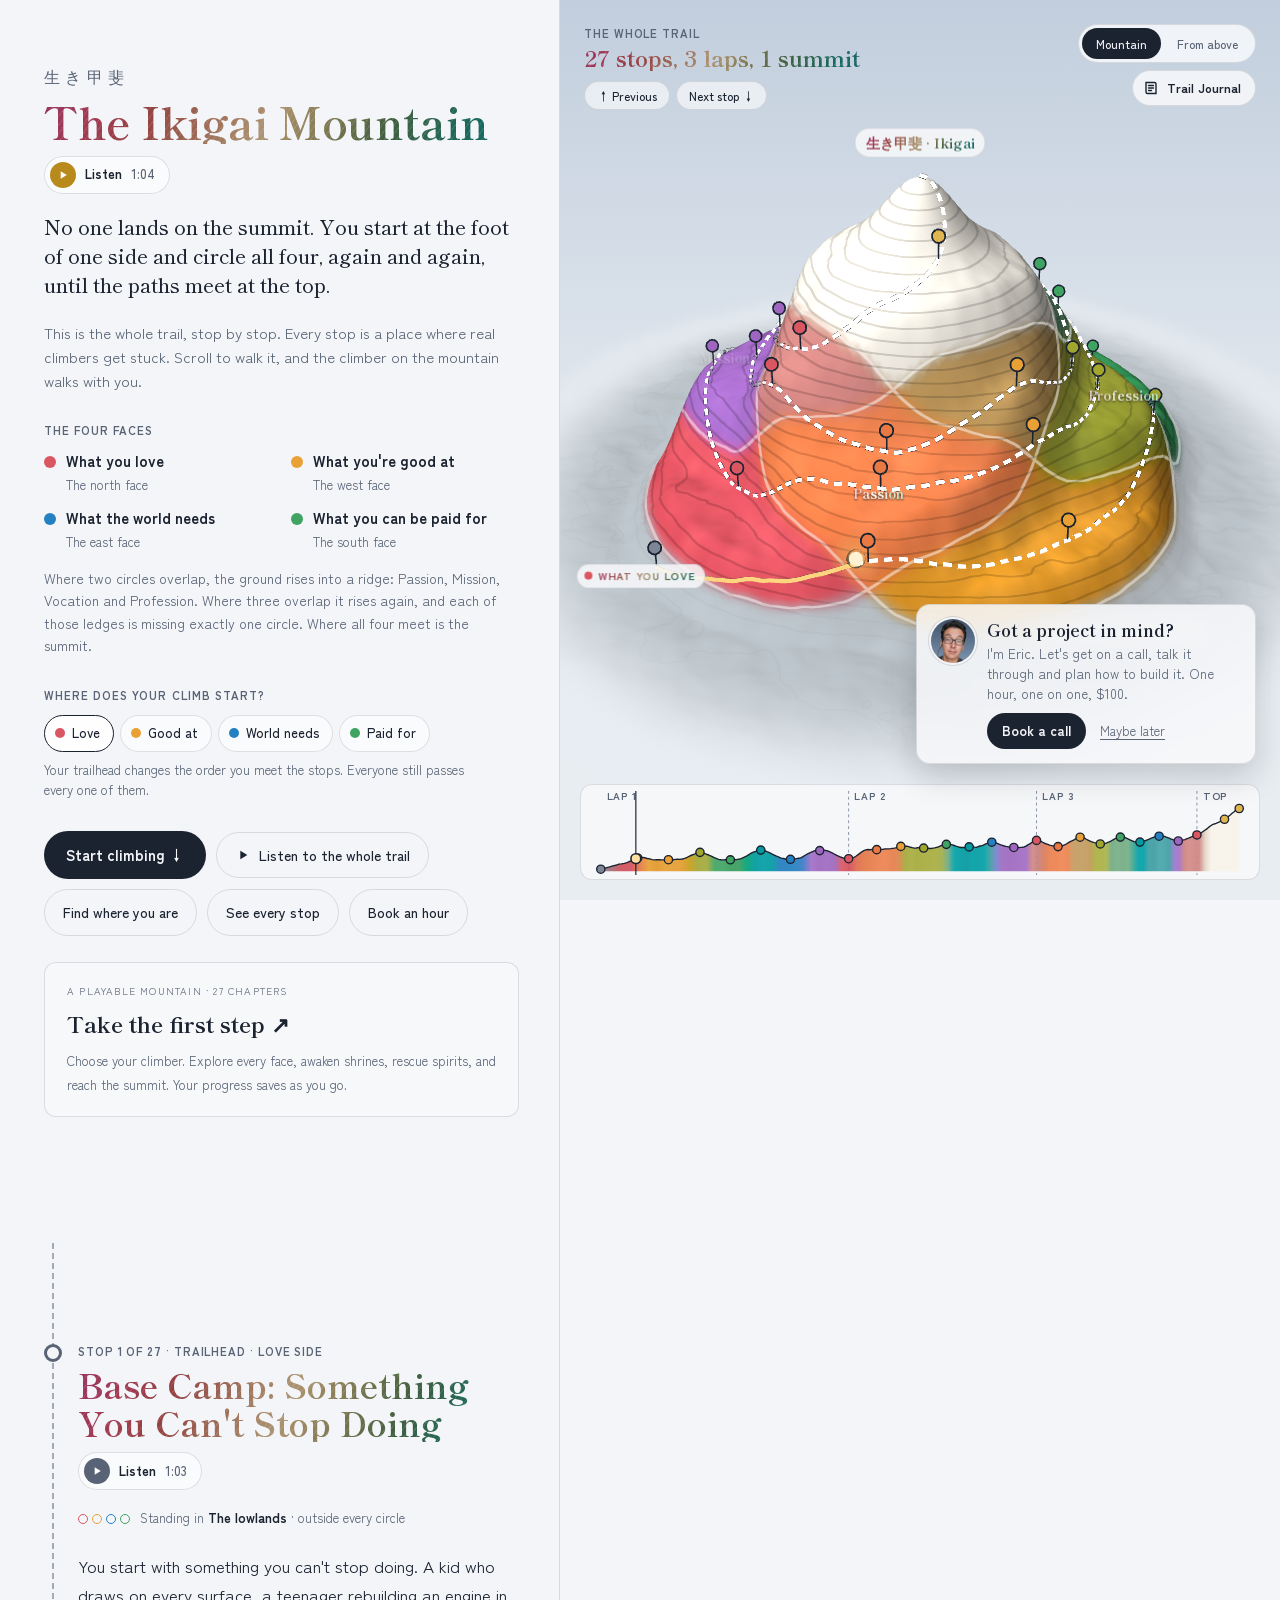
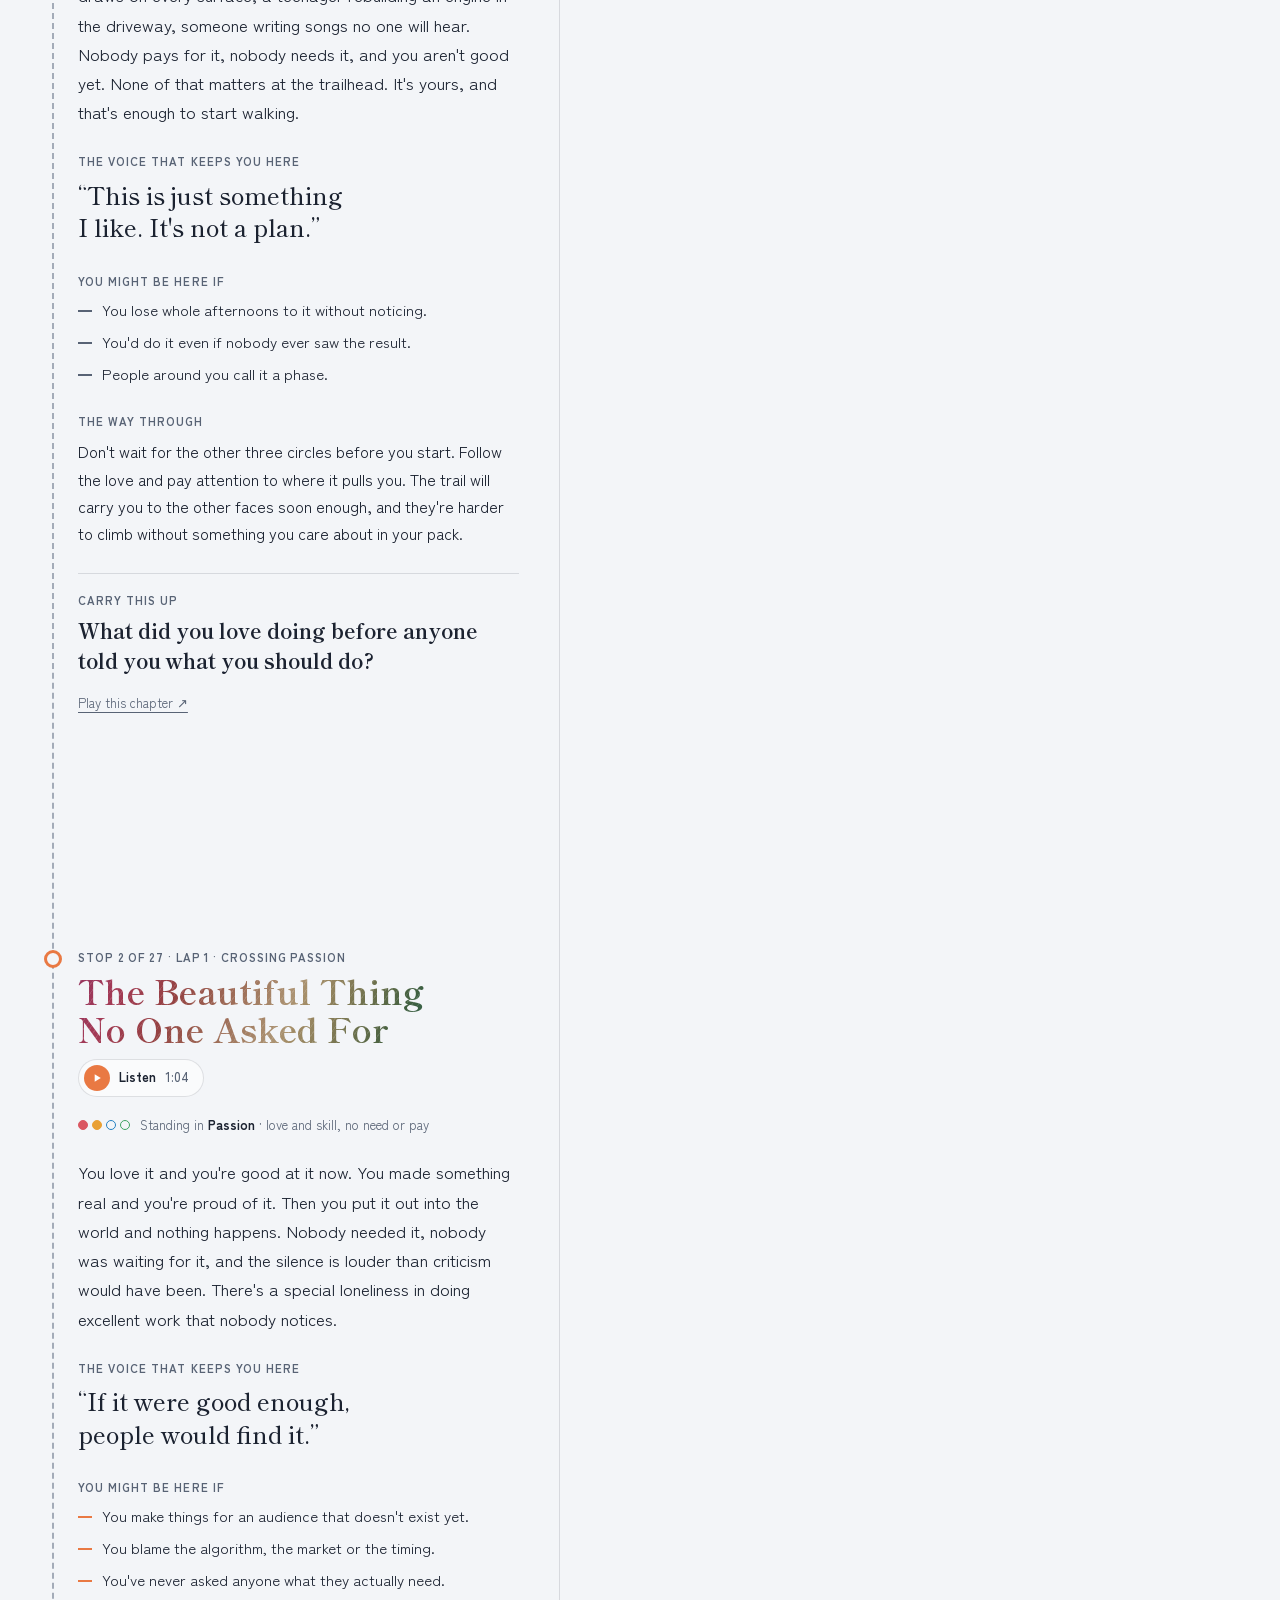
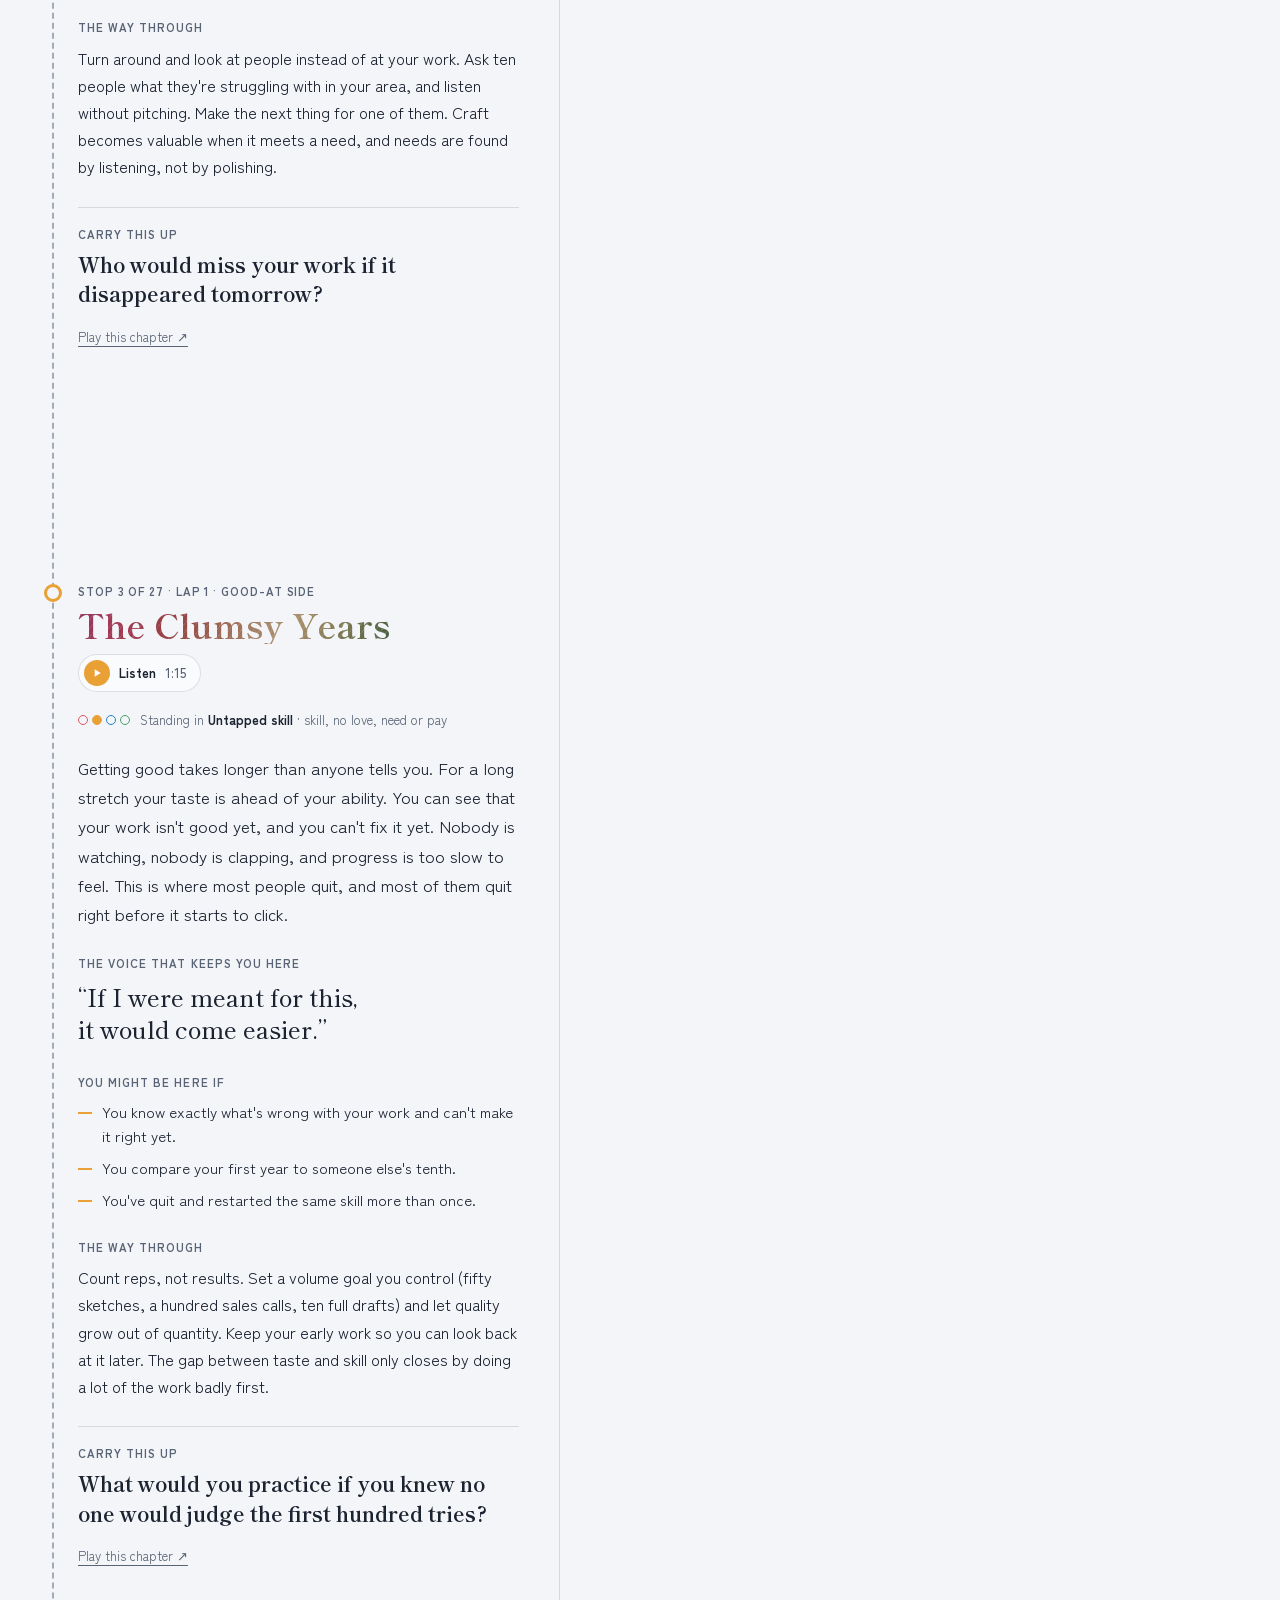
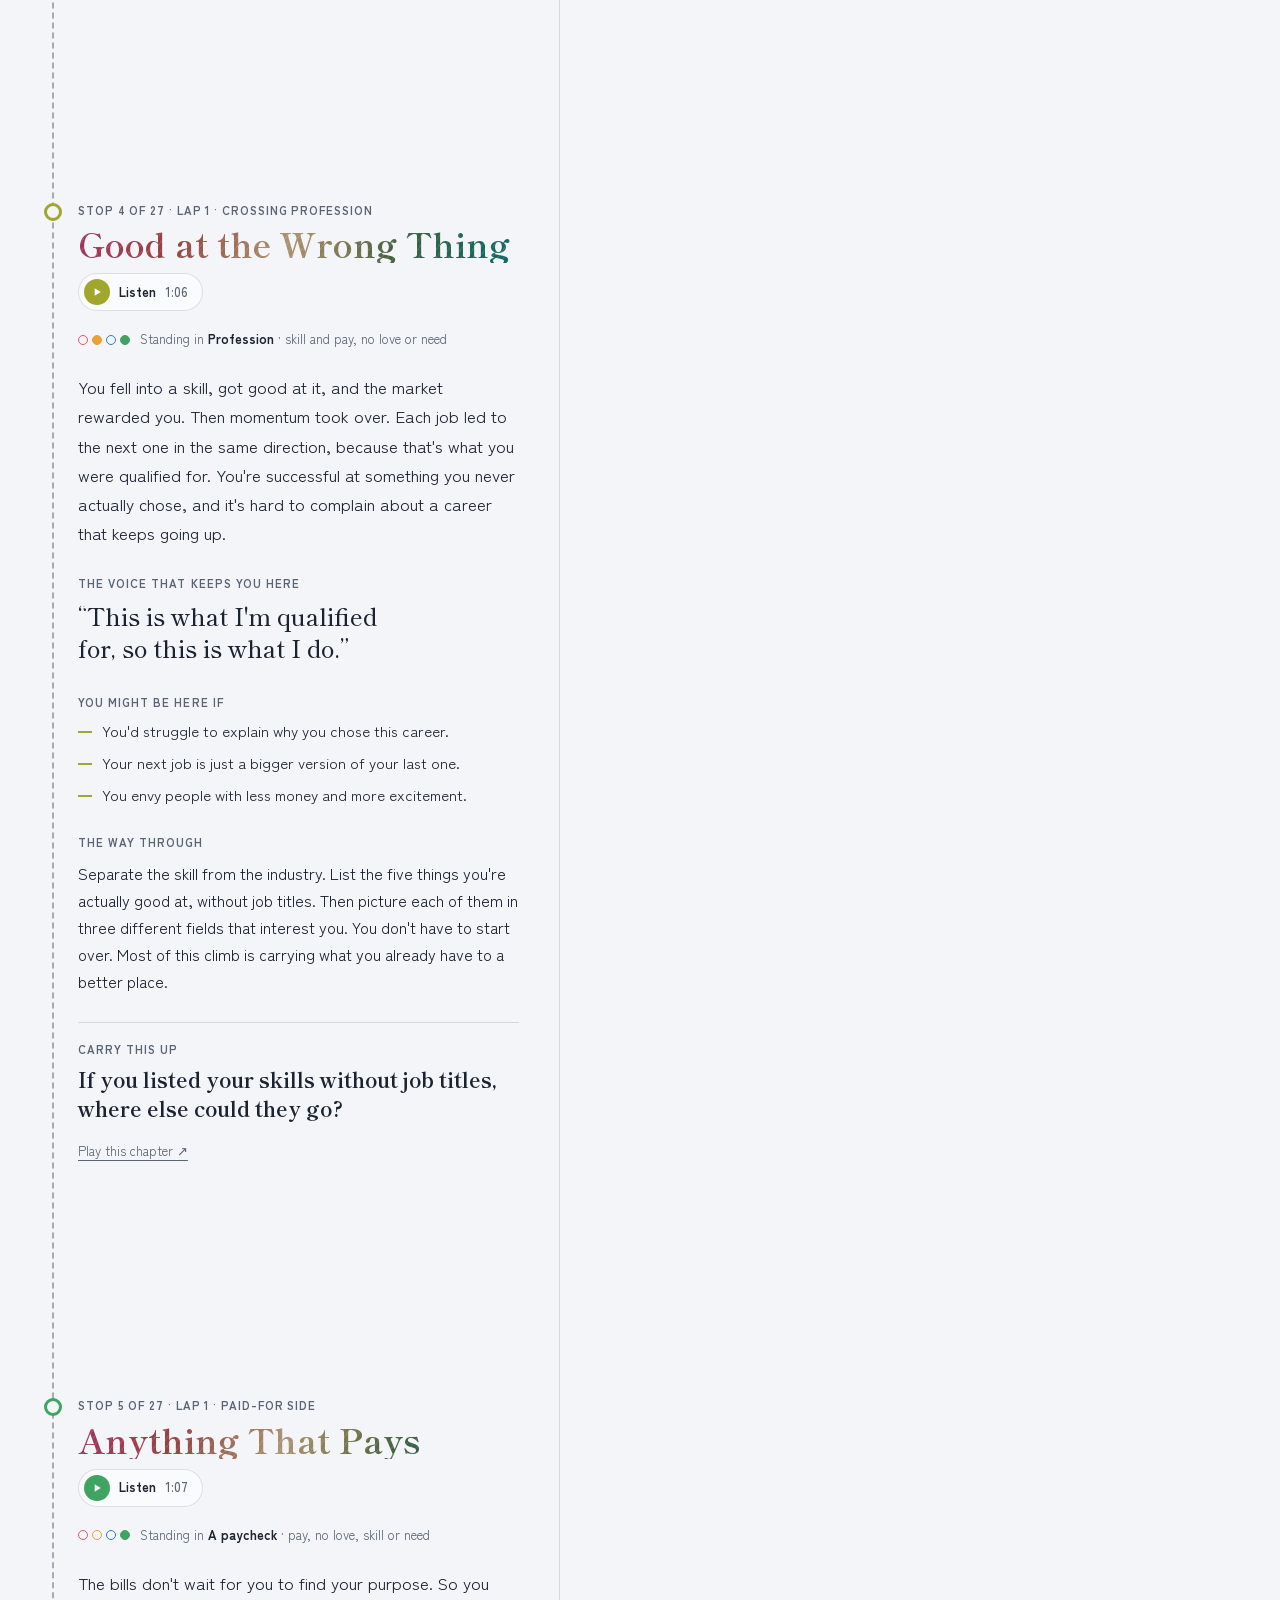
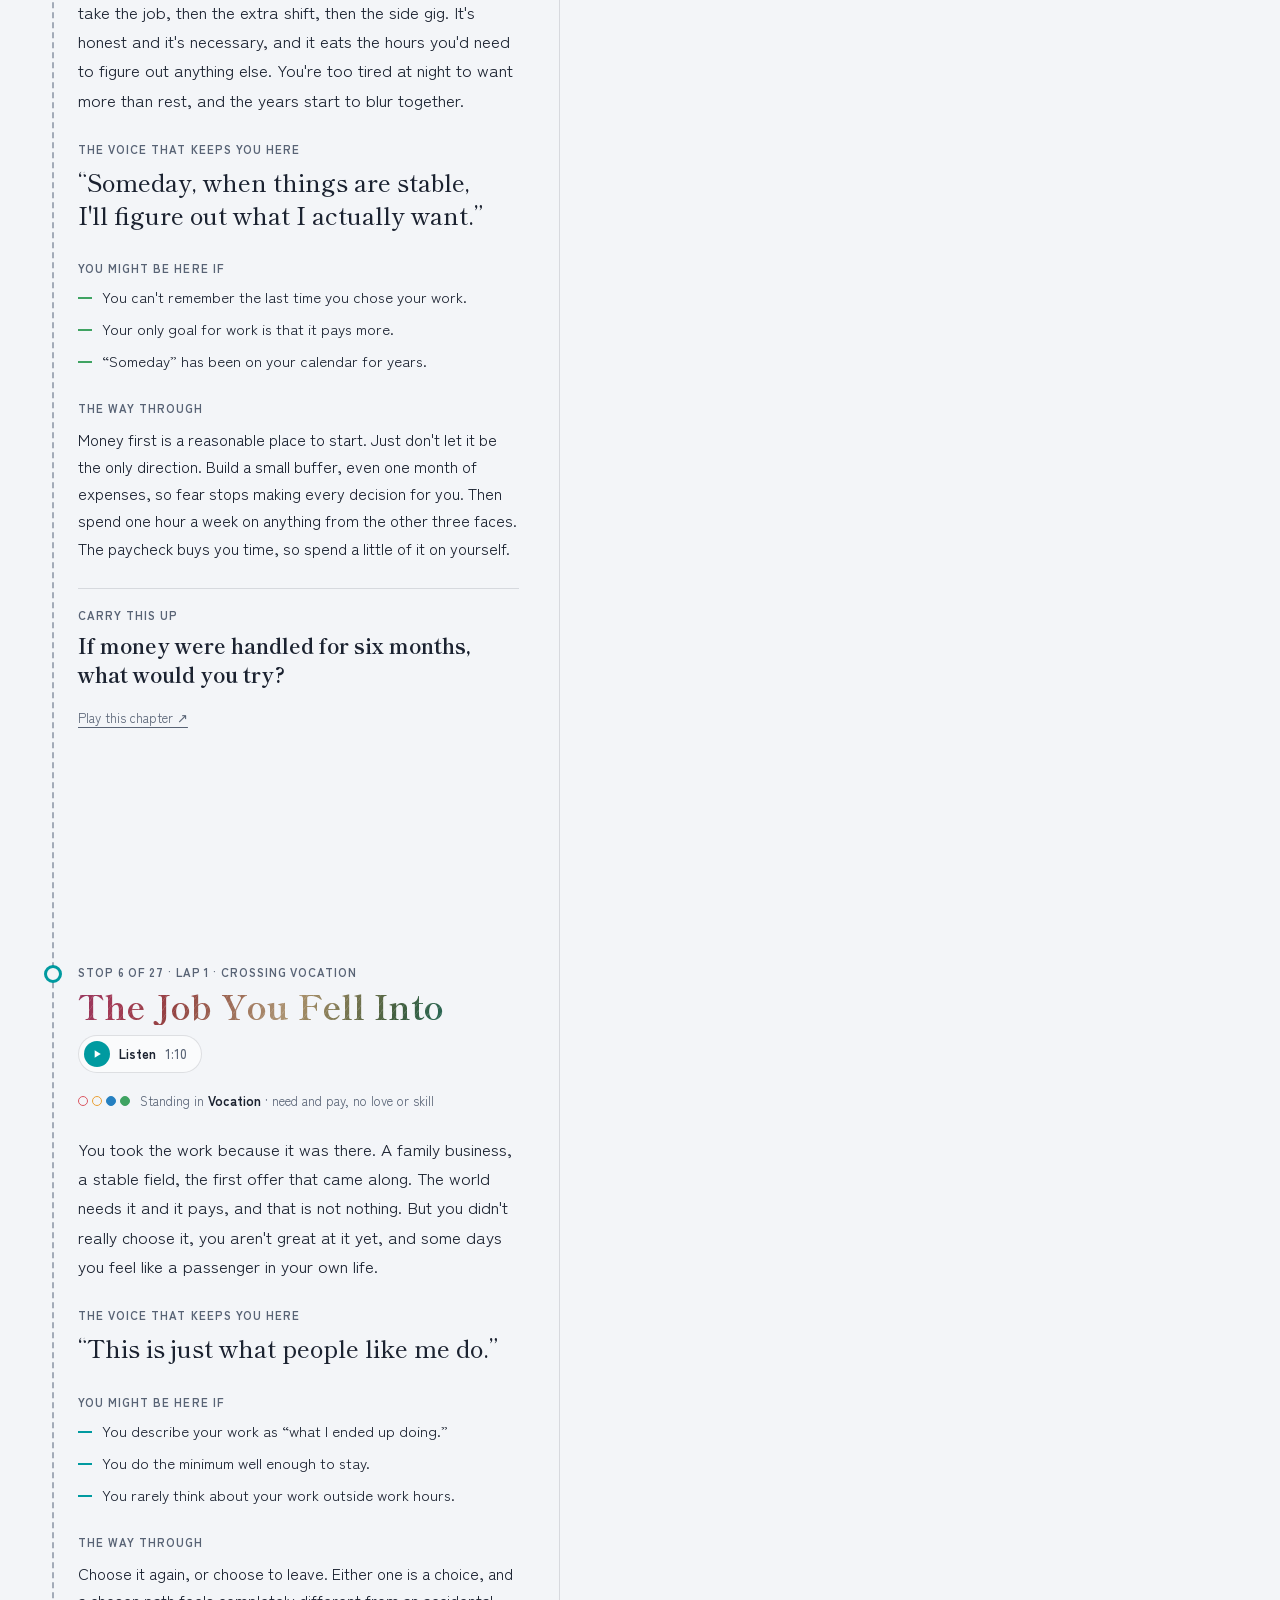
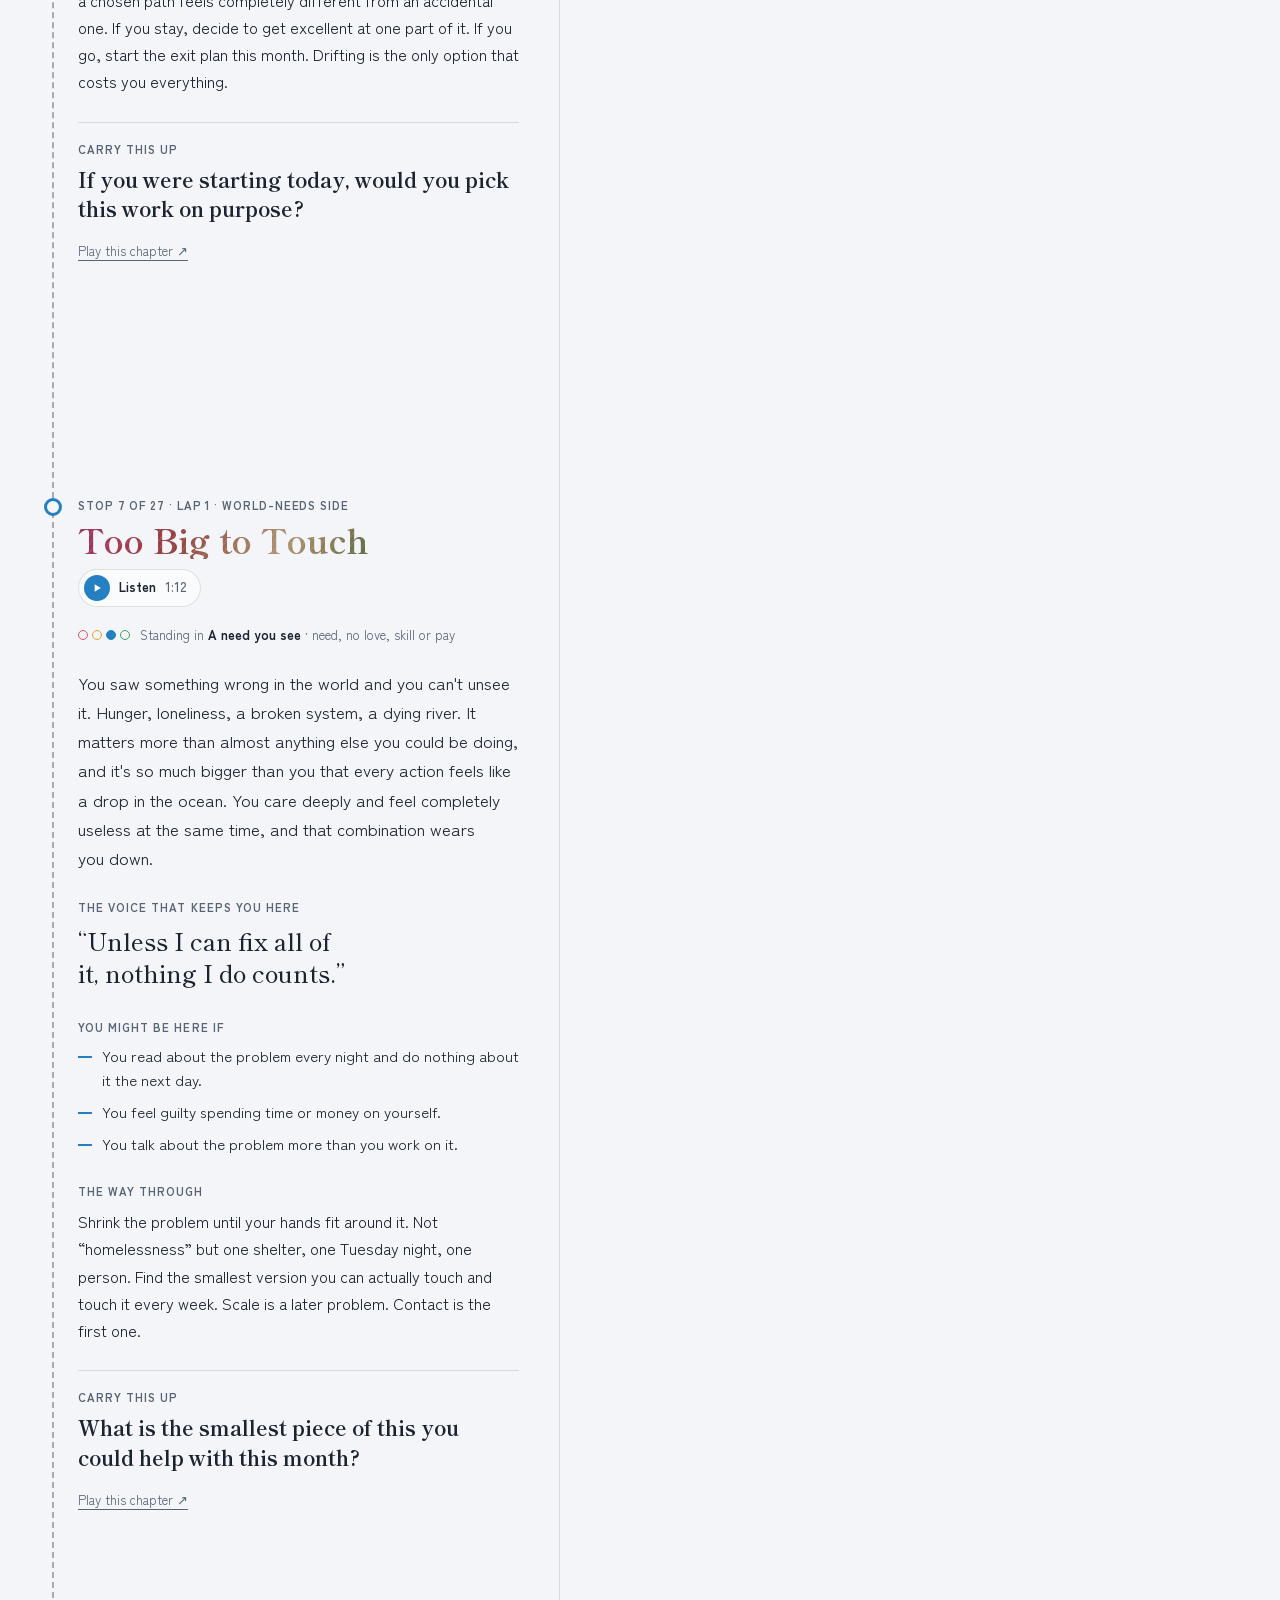
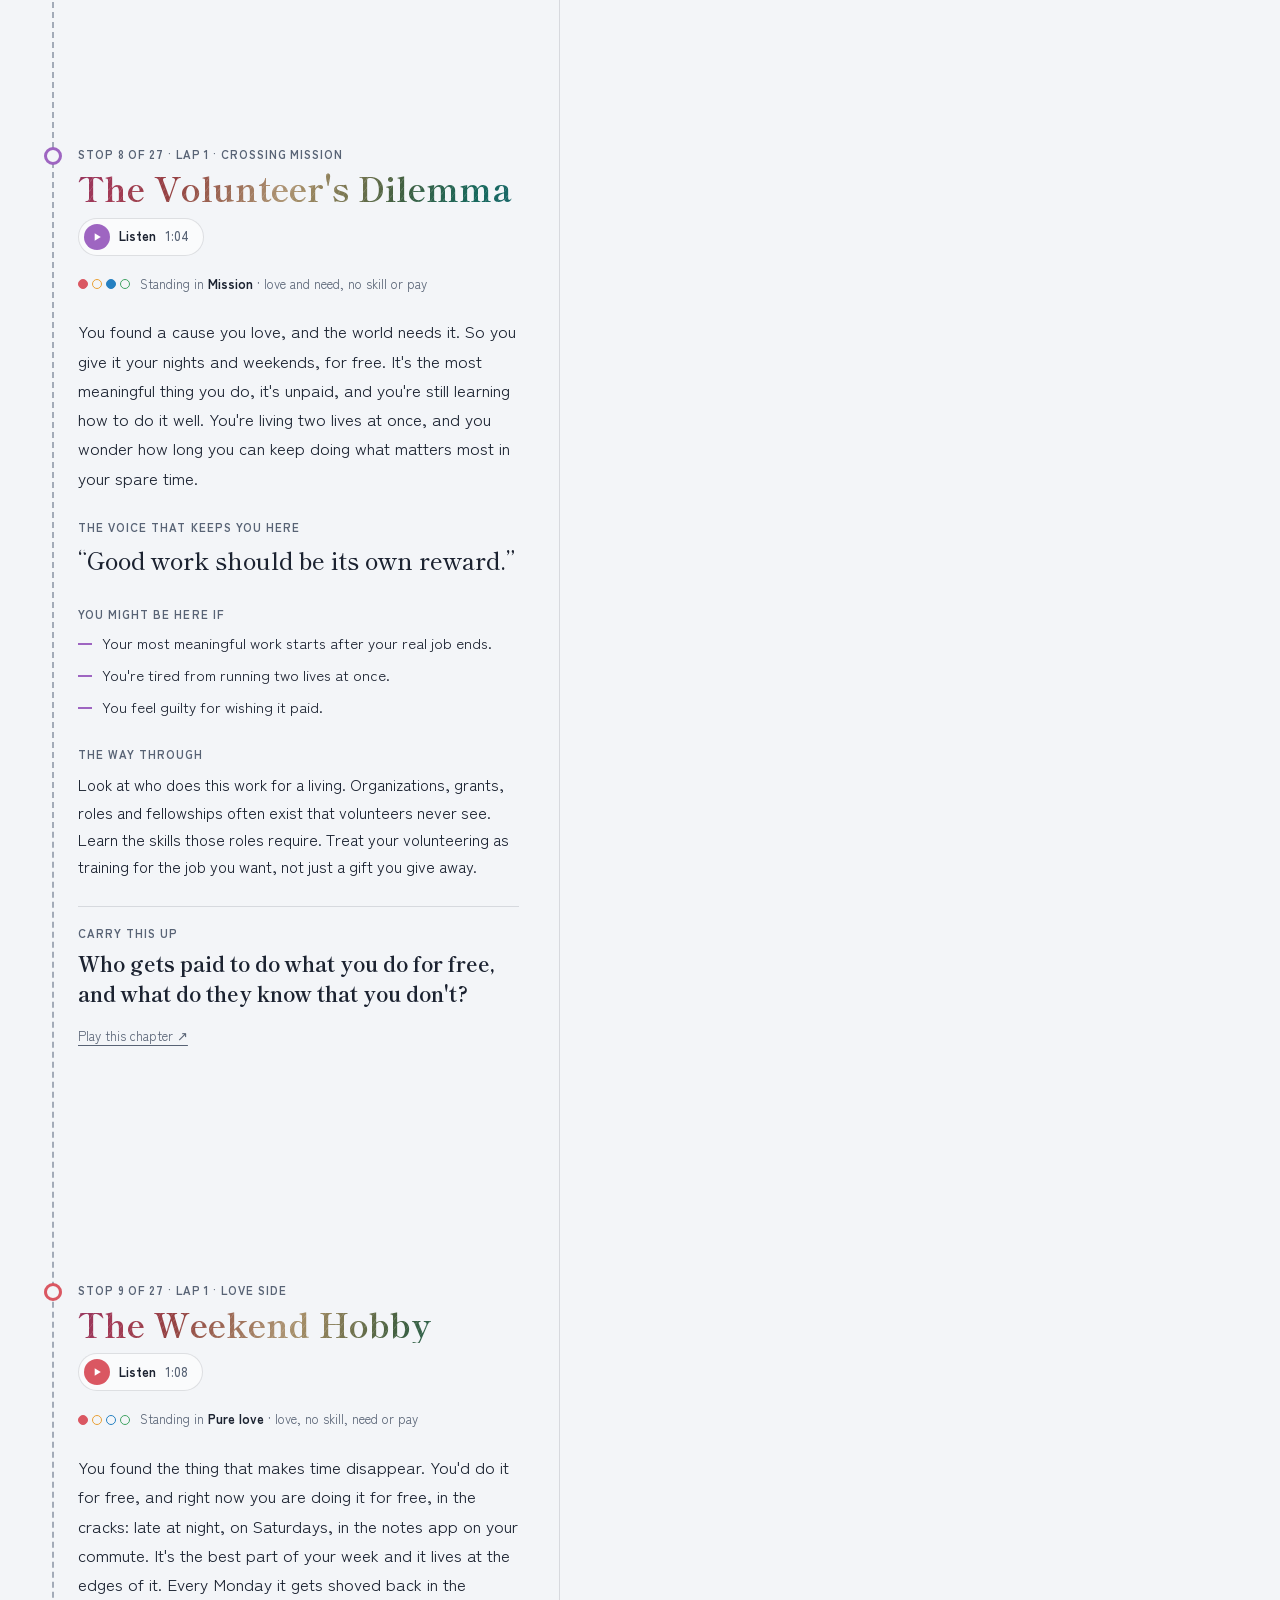
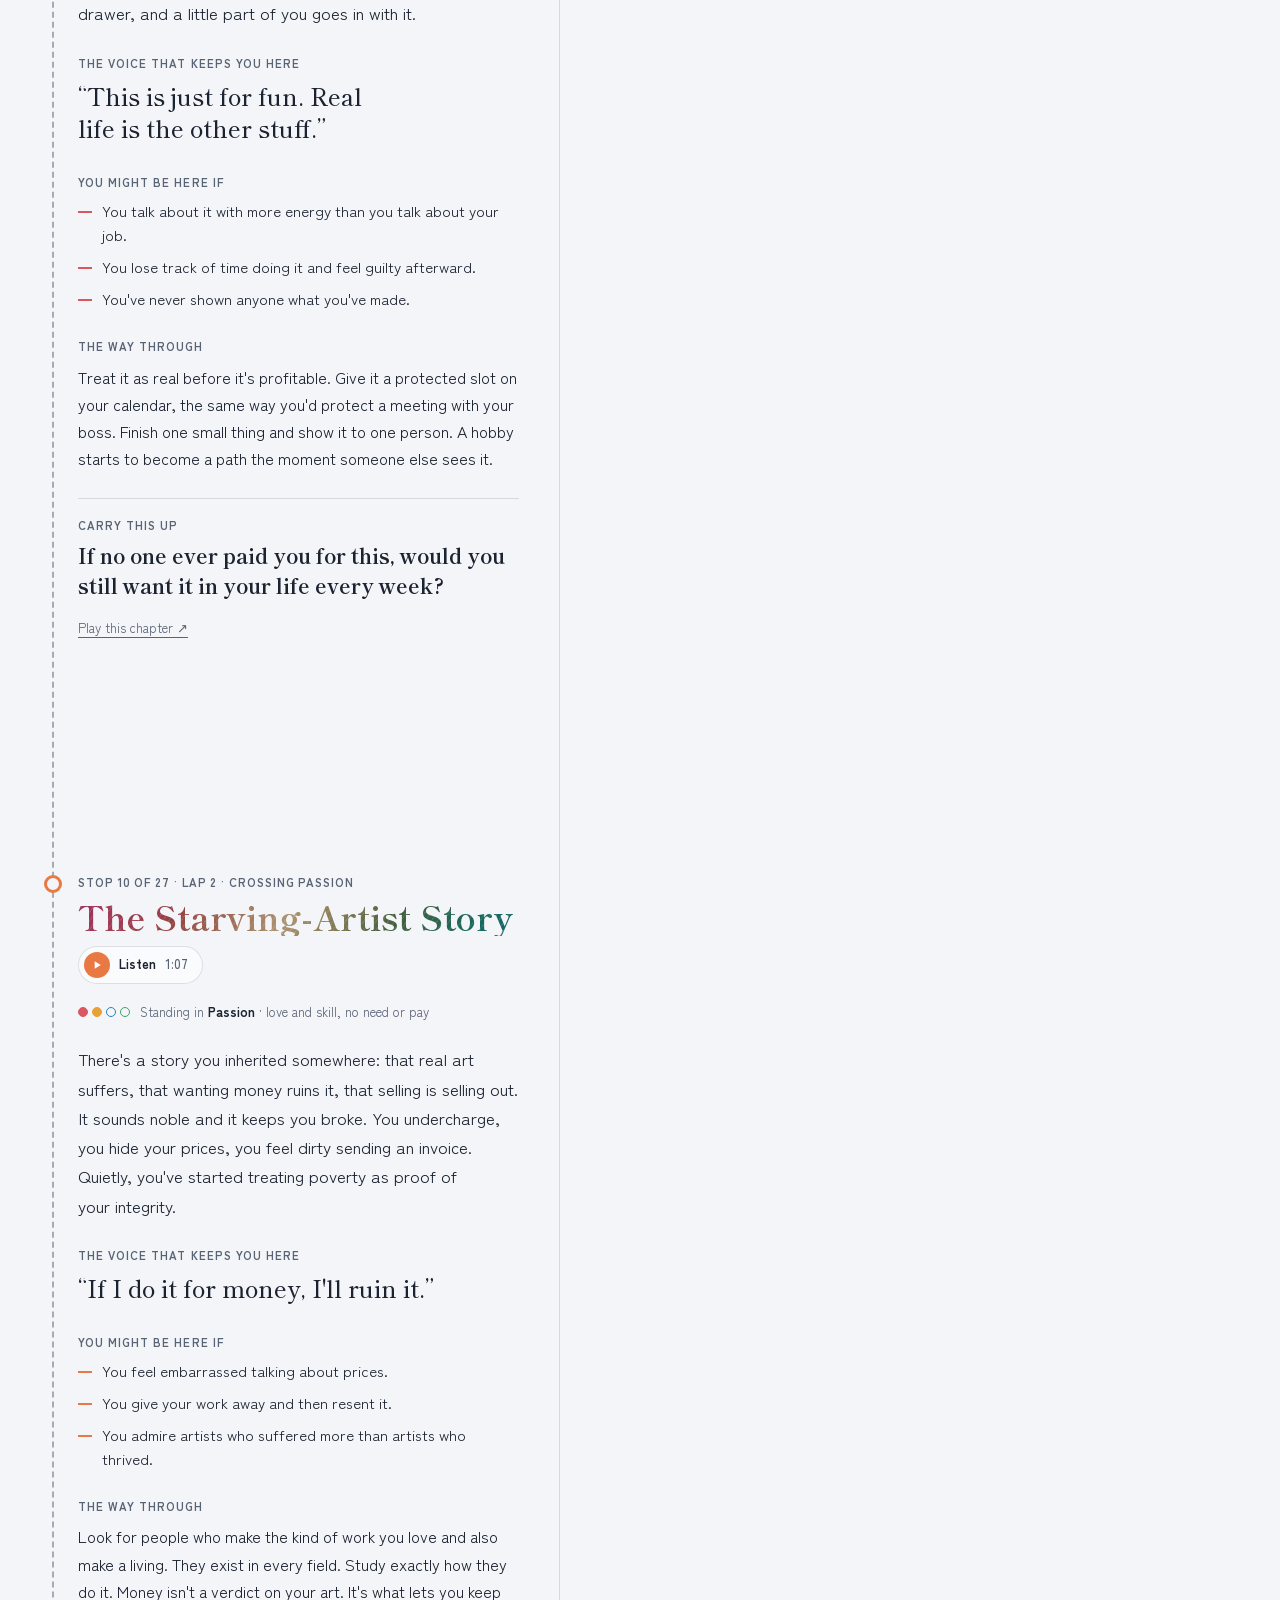
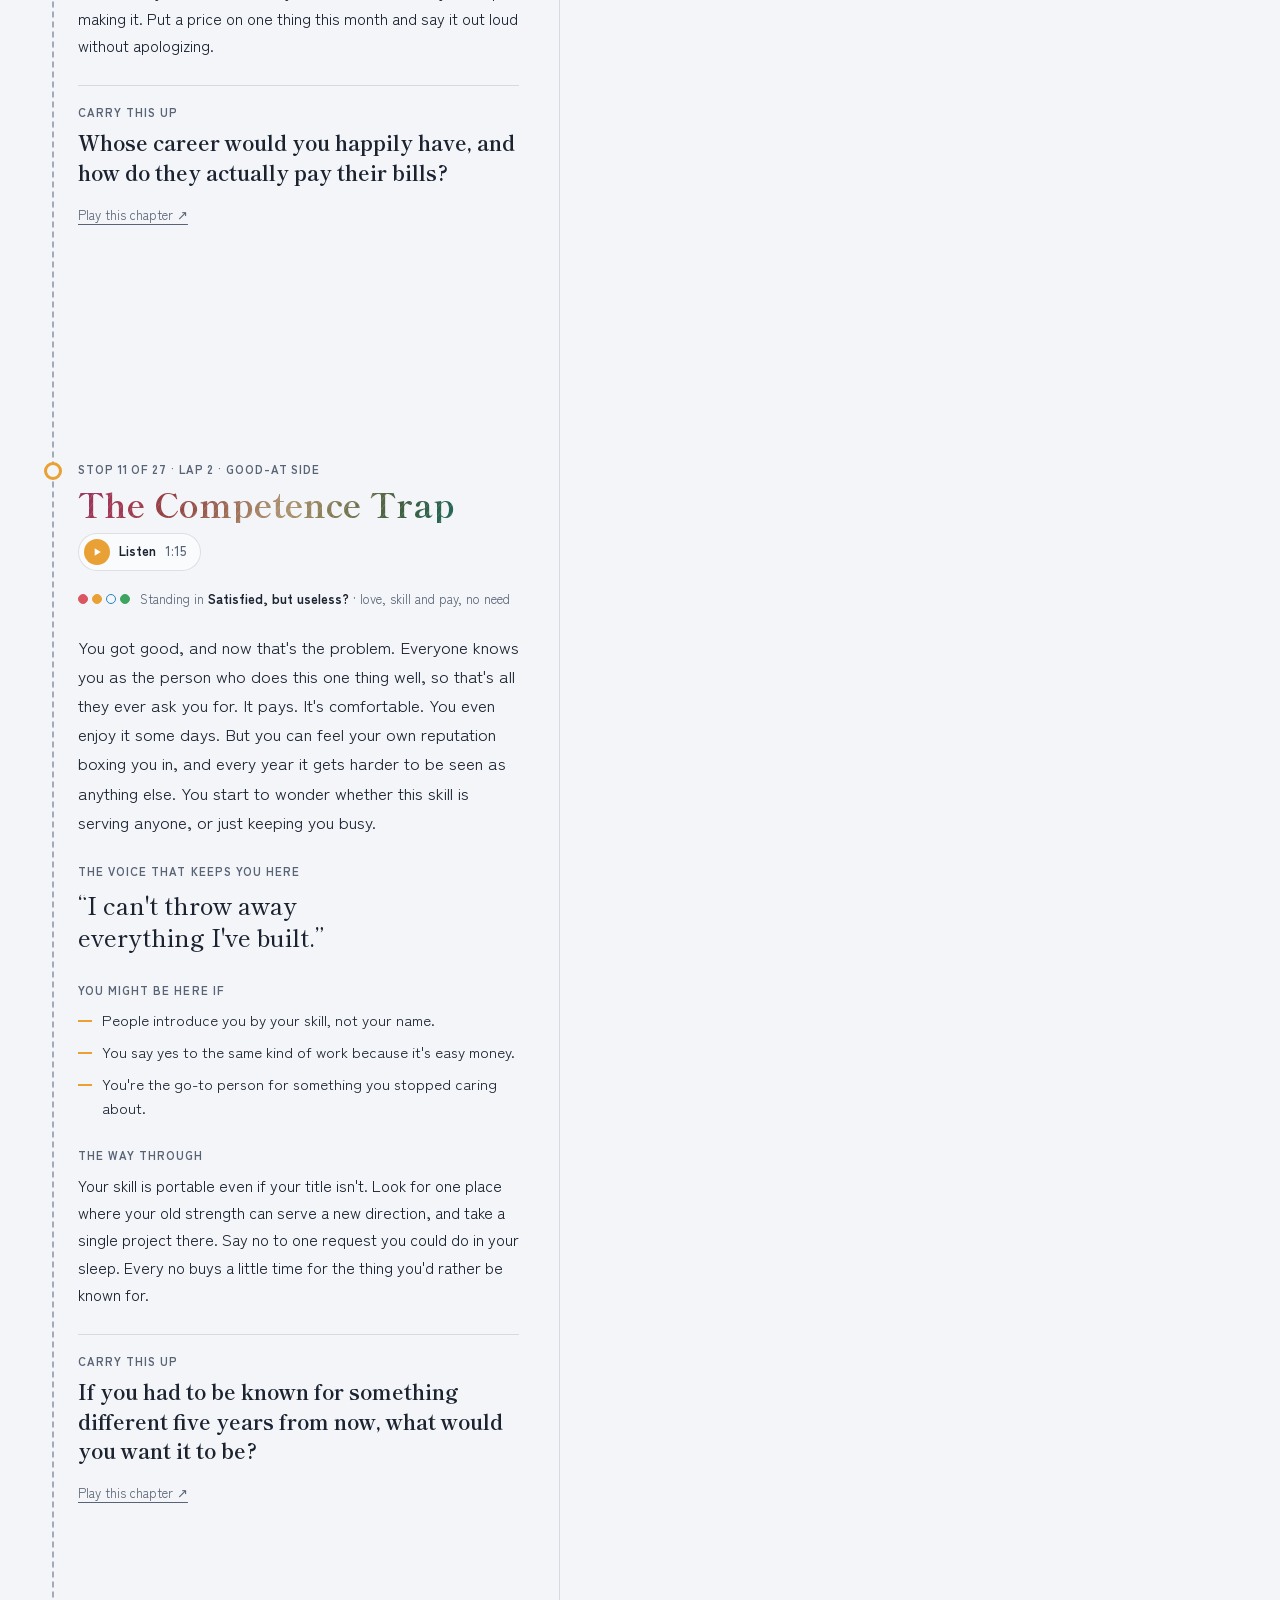
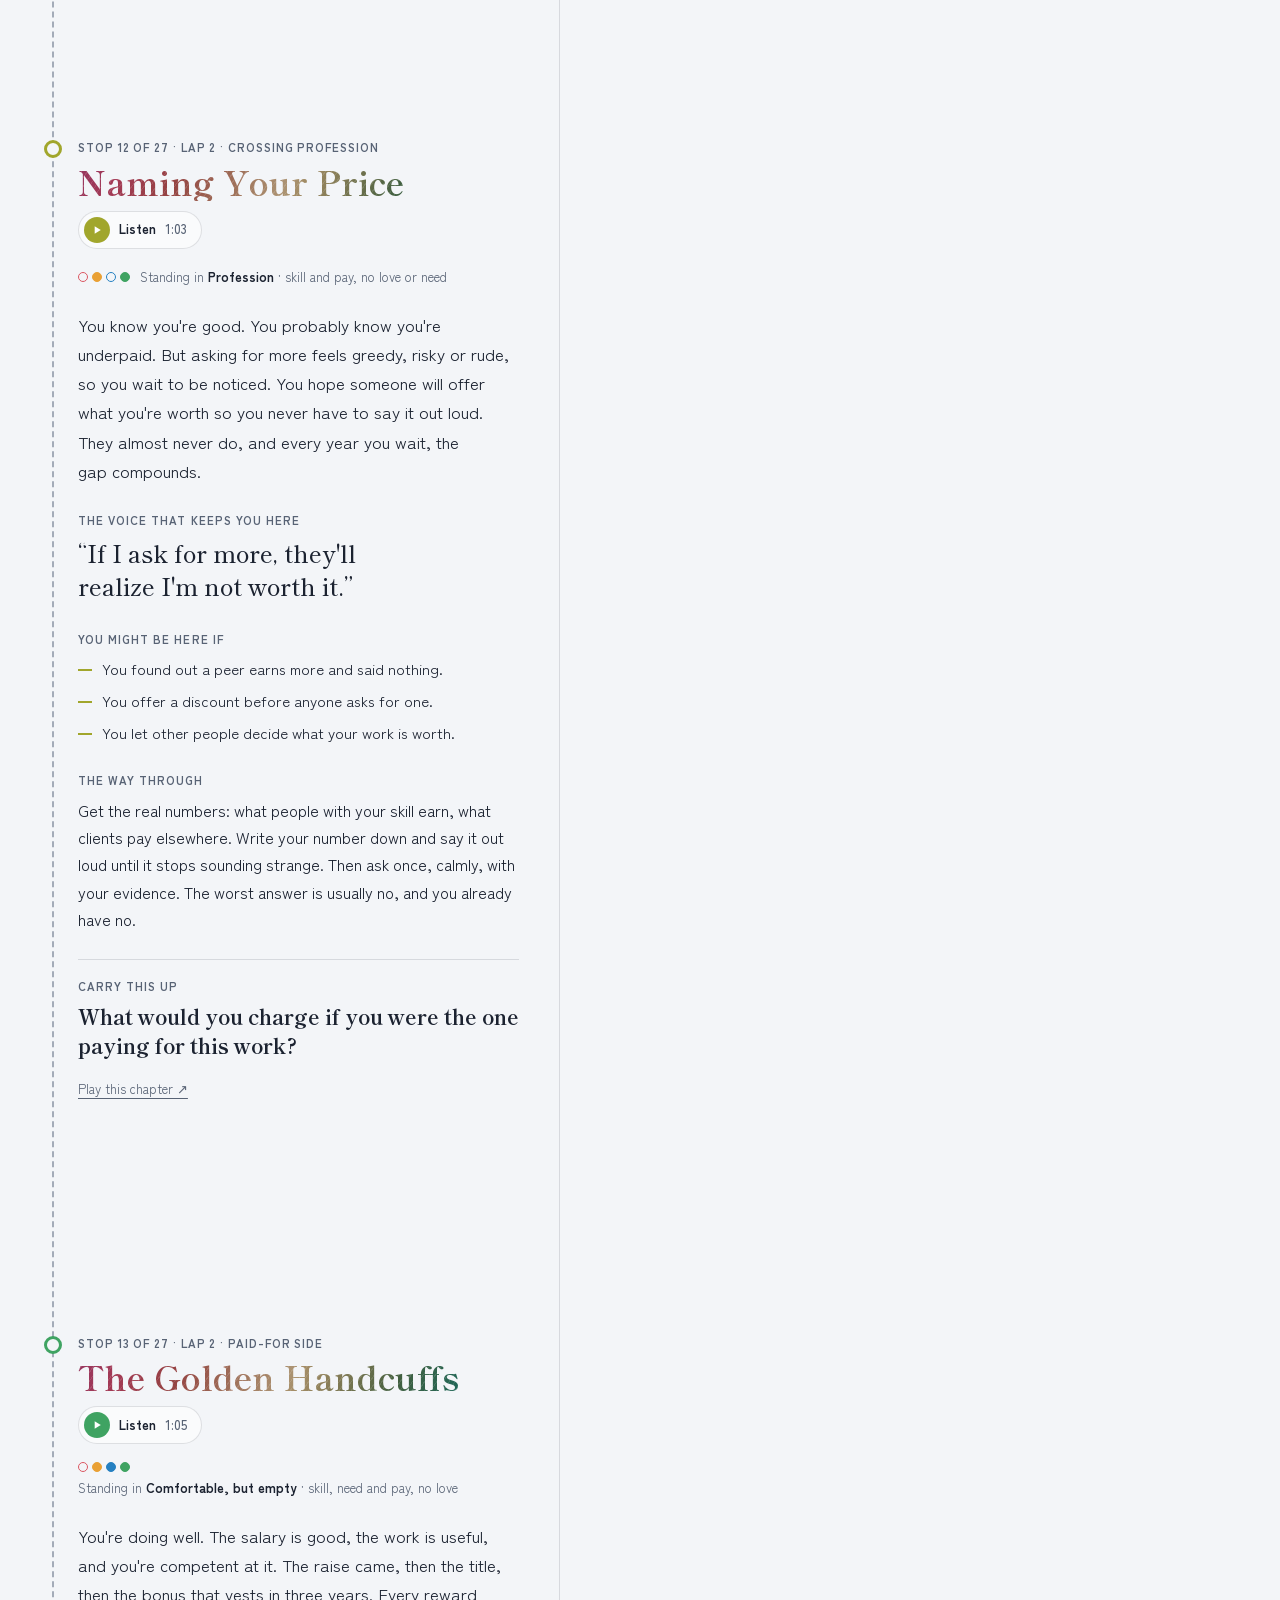
==== commit 470f0536: "New gnarcoding favicon: a caret-shaped peak A chunky caret that doubles as the mountain, its two leg" ====
--- a/index.html
+++ b/index.html
@@ -6,8 +6,9 @@
 <title>The Ikigai Mountain</title>
 <meta name="description" content="Nobody lands on the summit. Walk the four circles of ikigai as a 3D mountain: 27 stops where climbers get stuck, and a private journal that shows where you are.">
 <link rel="canonical" href="https://gnarcoding.com/">
-<link rel="icon" href="favicon.svg" type="image/svg+xml">
-<link rel="apple-touch-icon" href="apple-touch-icon.png">
+<link rel="icon" href="/favicon.ico" sizes="32x32">
+<link rel="icon" href="/favicon.svg?v=2" type="image/svg+xml">
+<link rel="apple-touch-icon" href="/apple-touch-icon.png?v=2">
 <meta name="theme-color" content="#e8edf2" media="(prefers-color-scheme: light)">
 <meta name="theme-color" content="#161d2b" media="(prefers-color-scheme: dark)">
 <meta property="og:type" content="website">
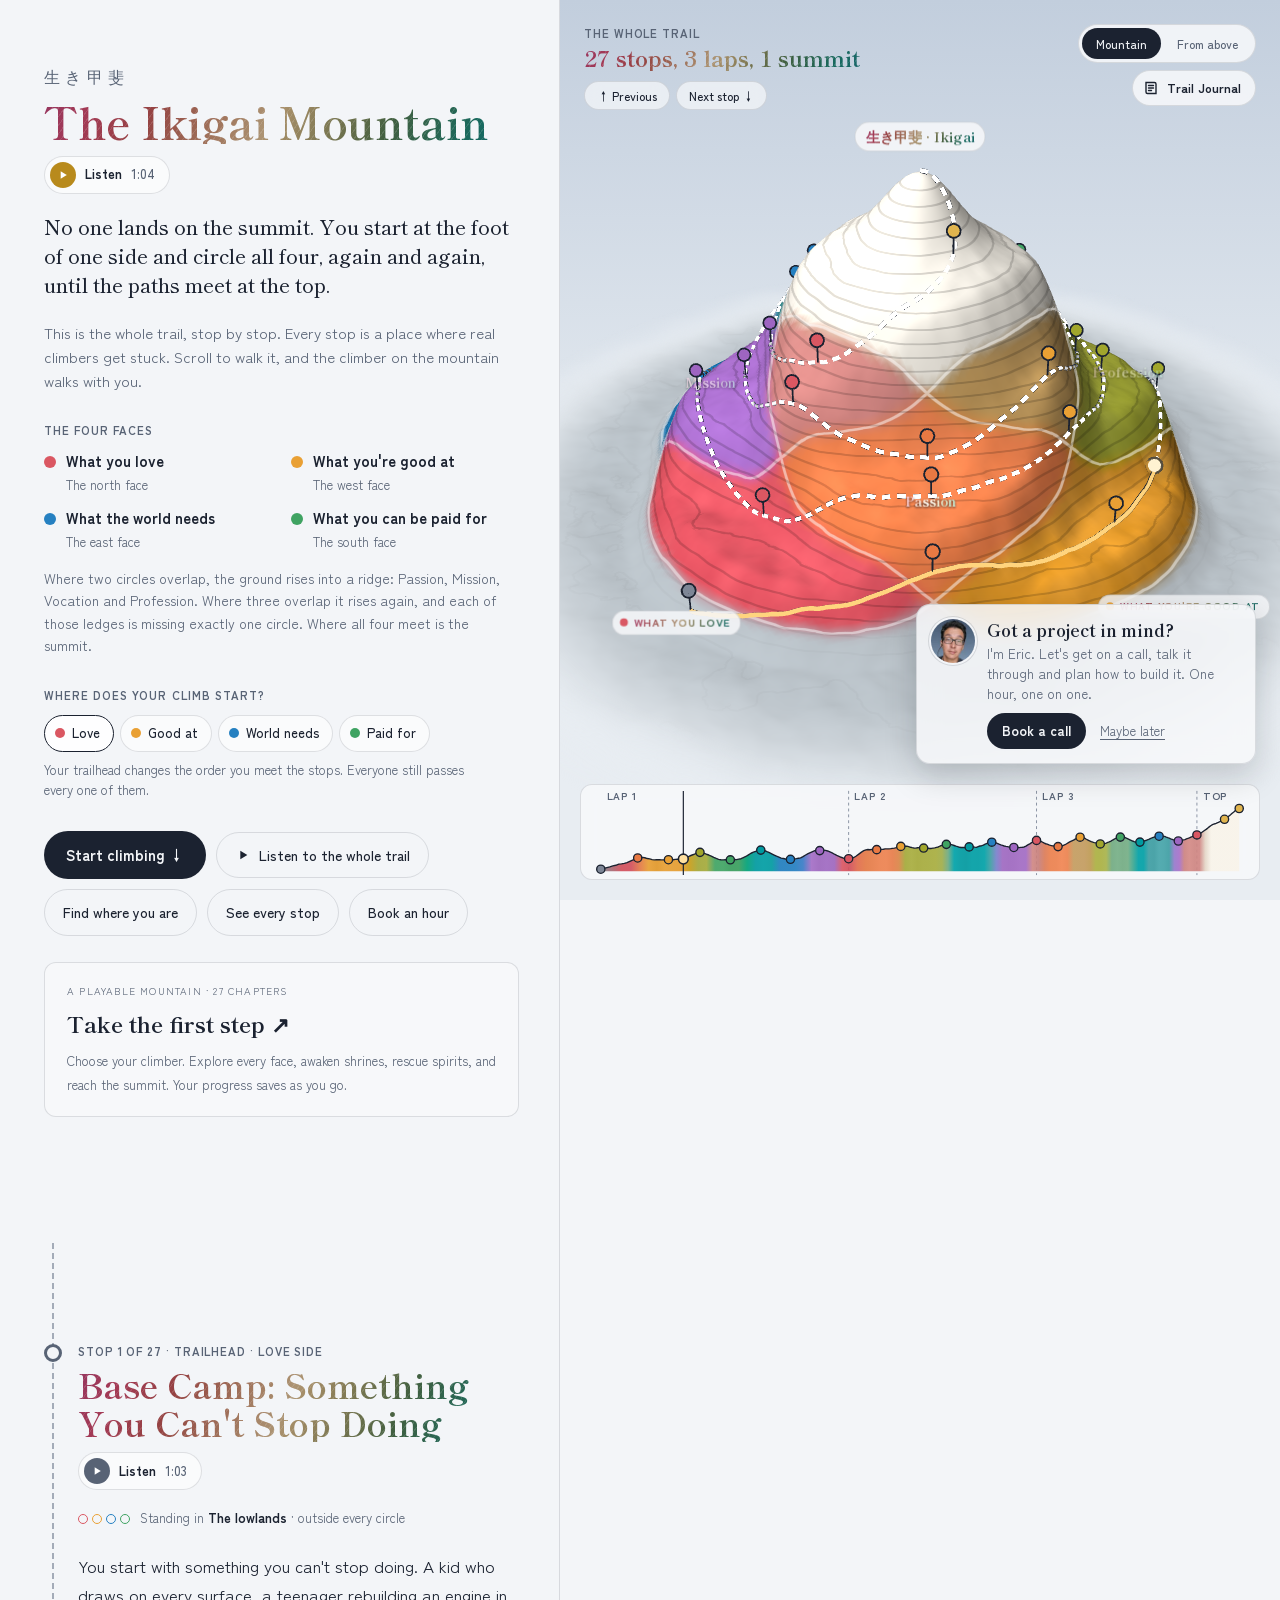
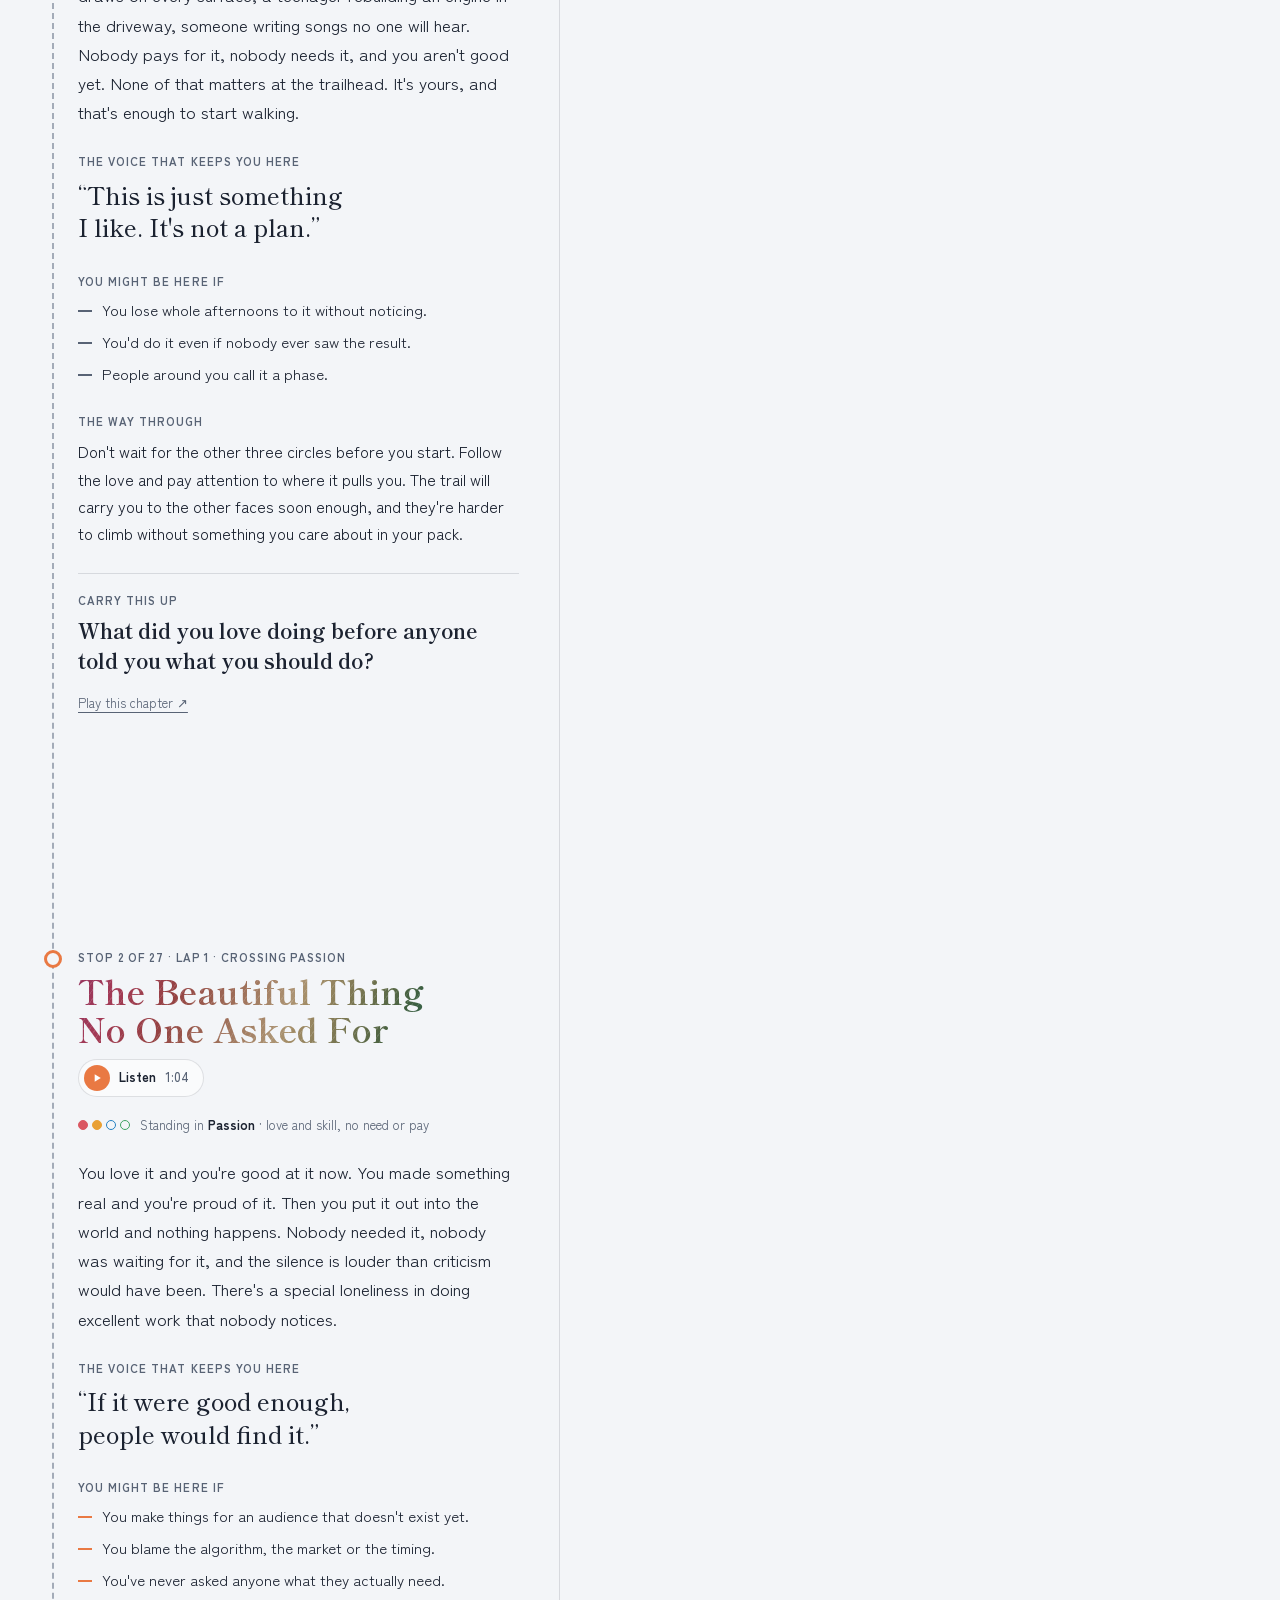
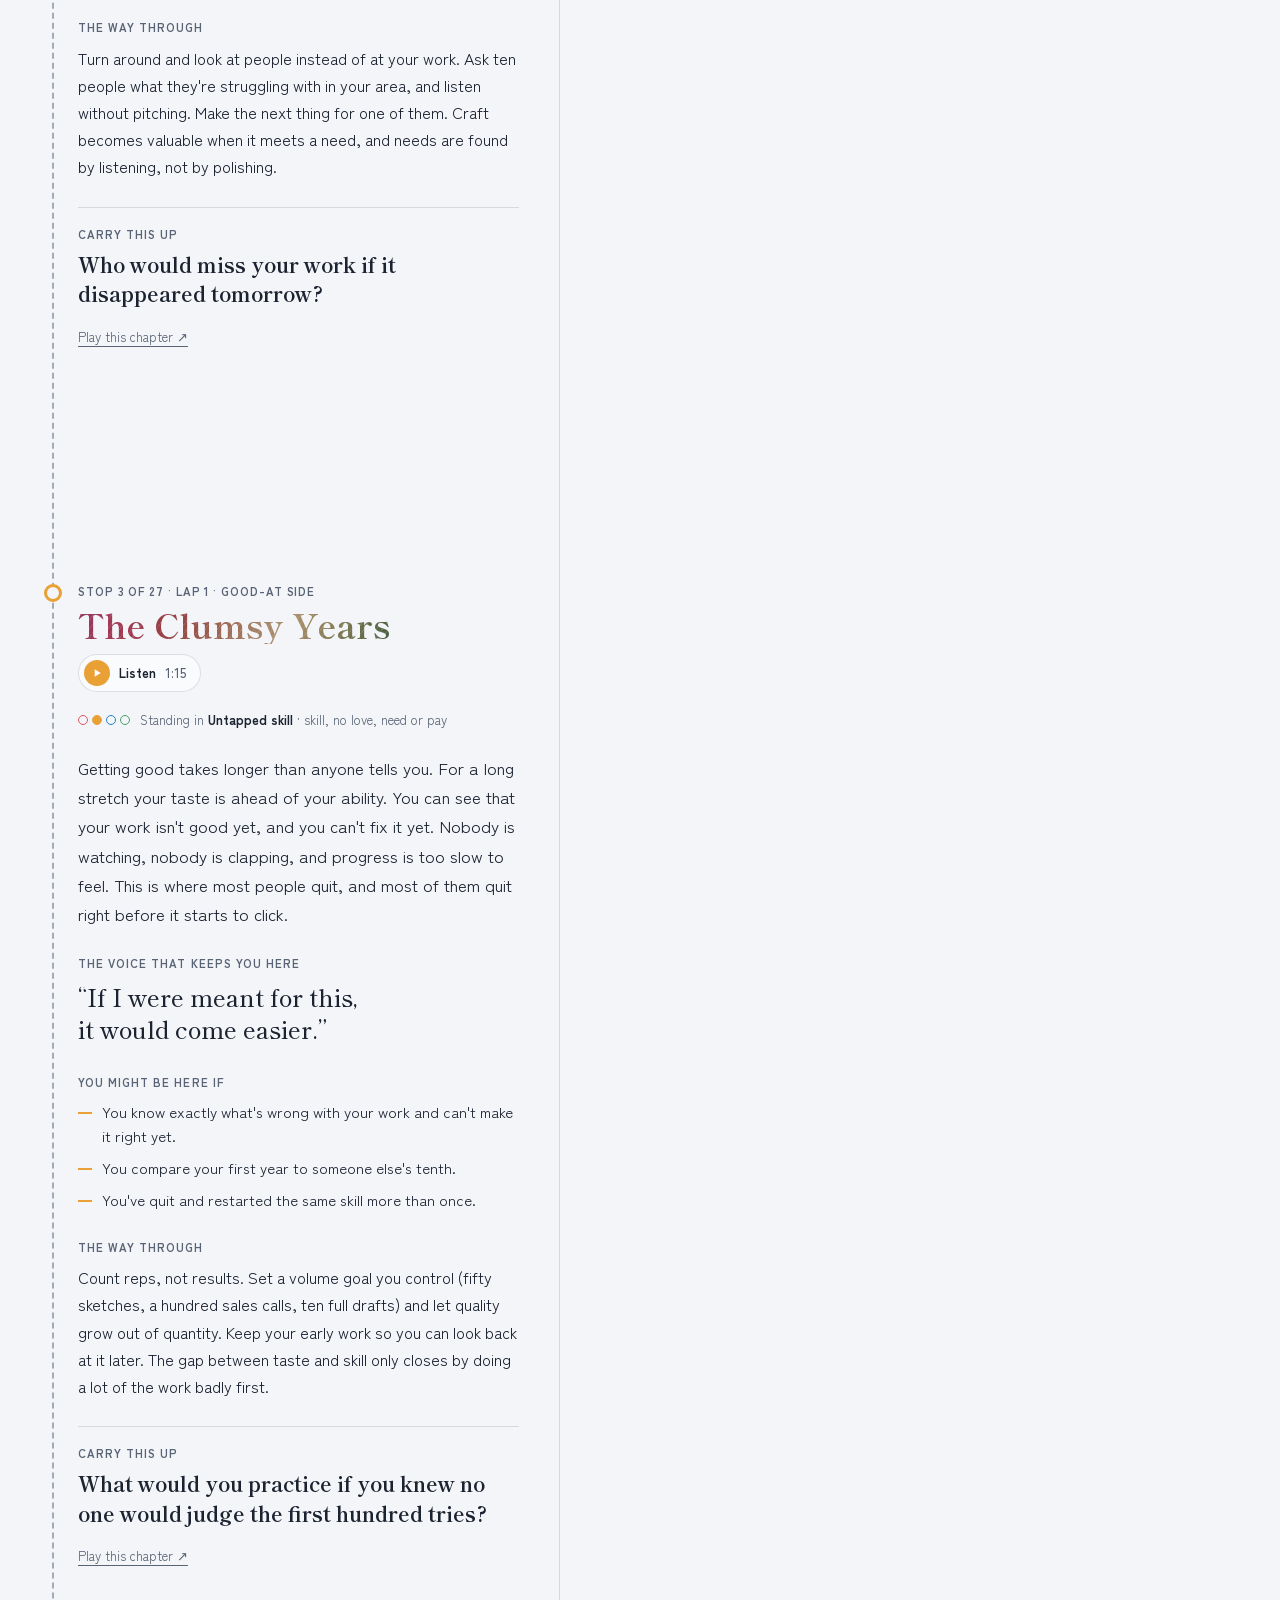
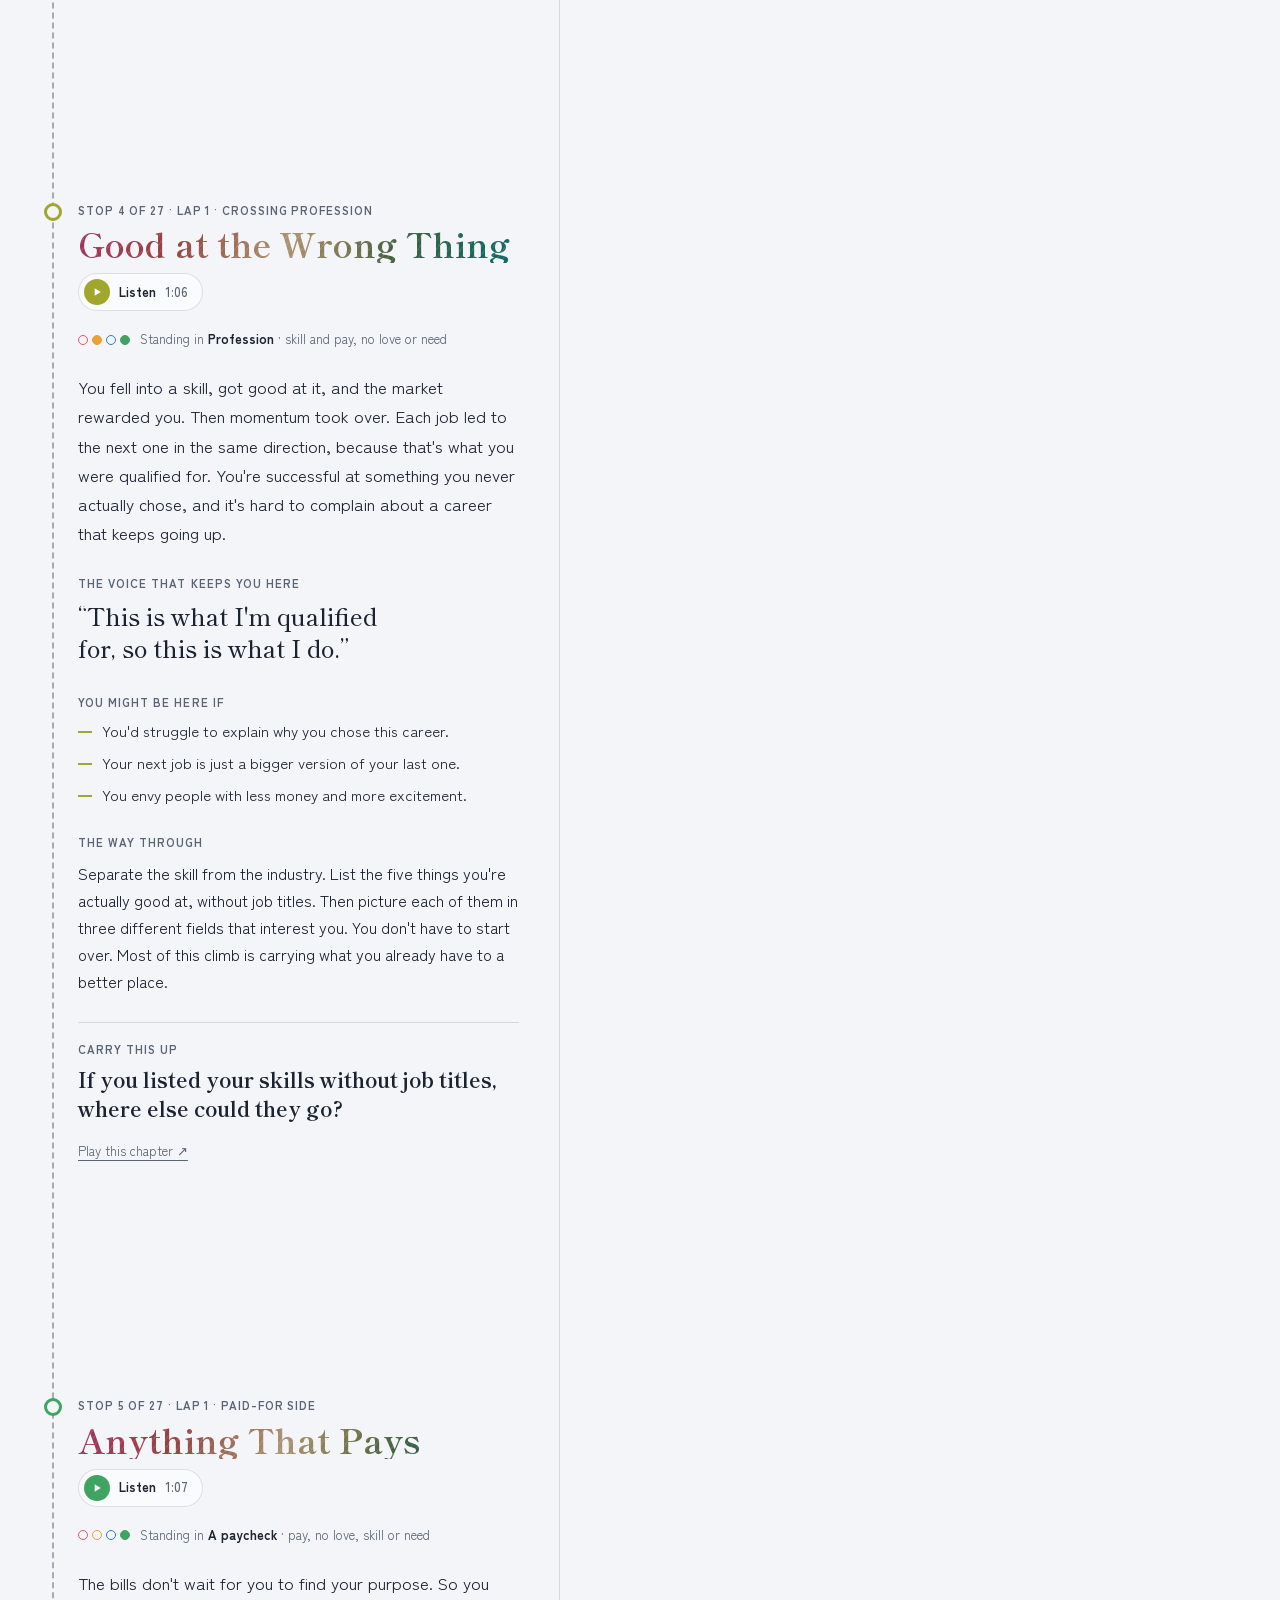
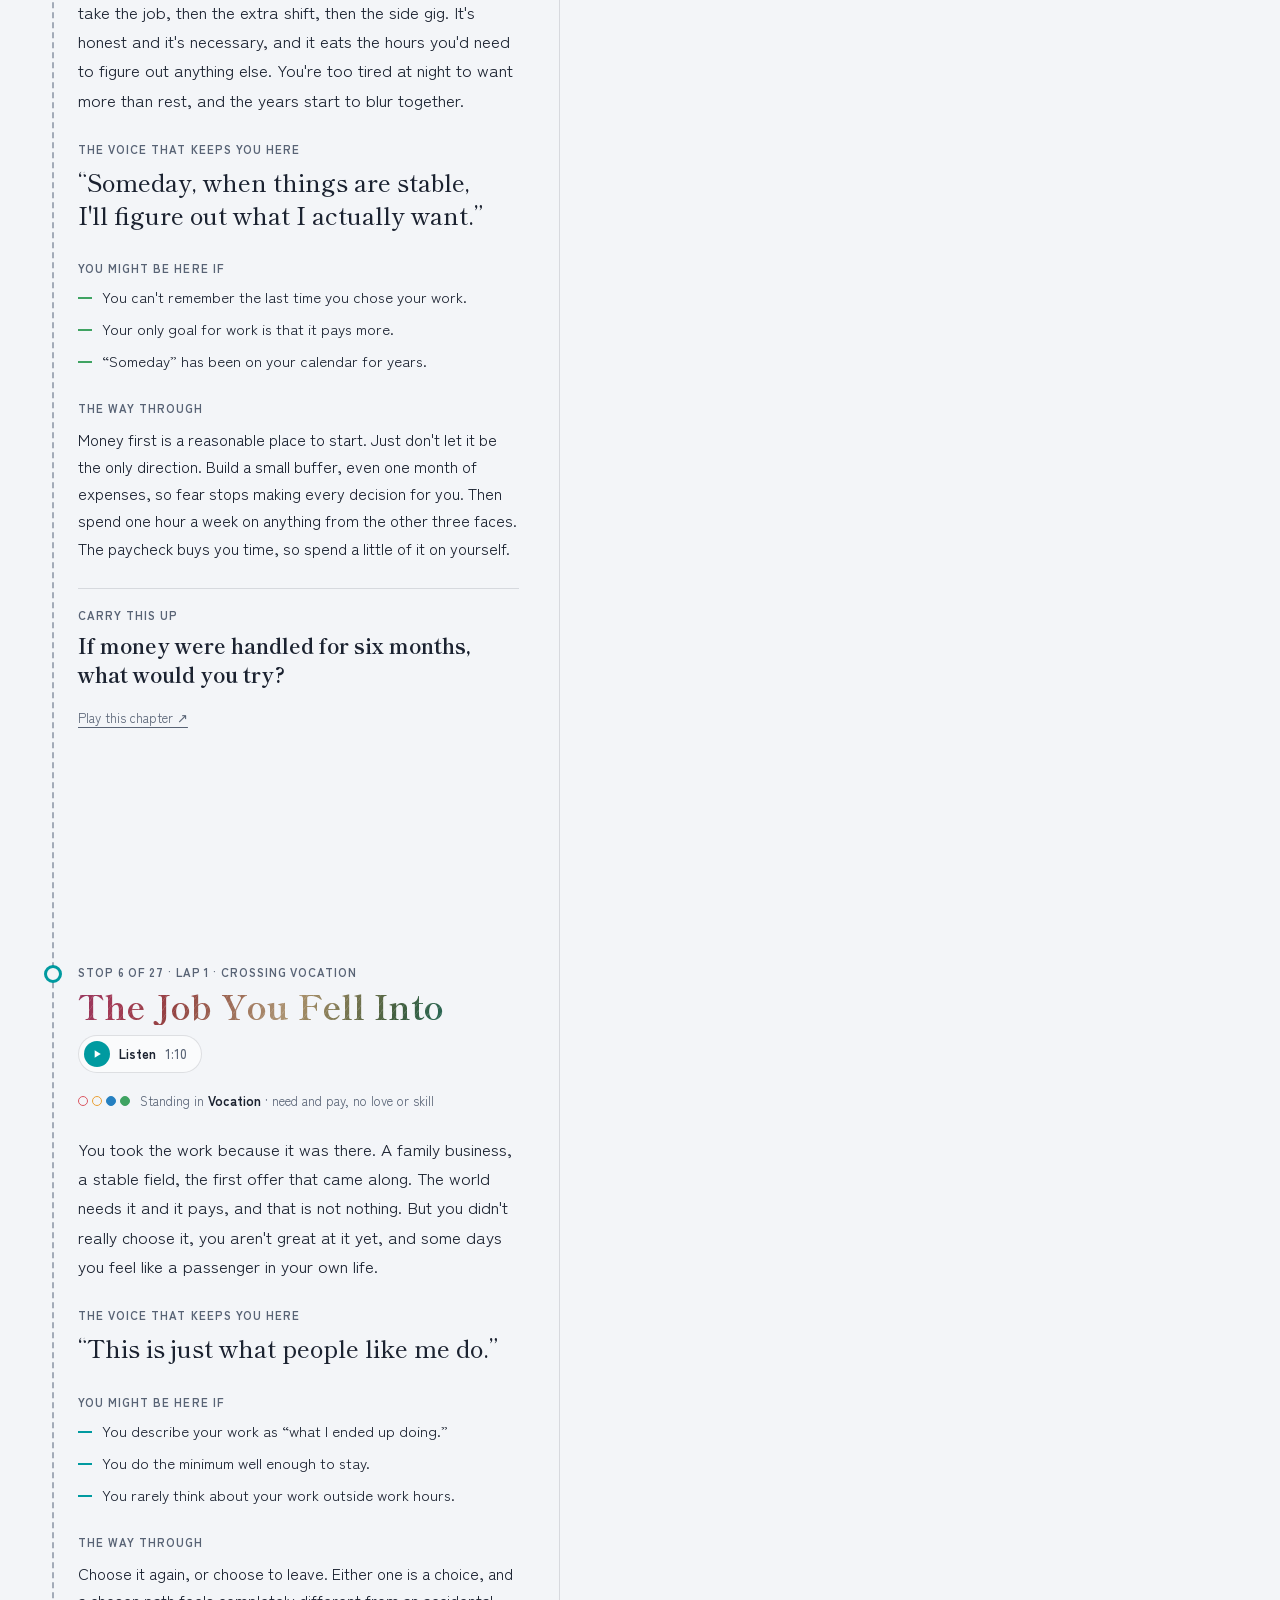
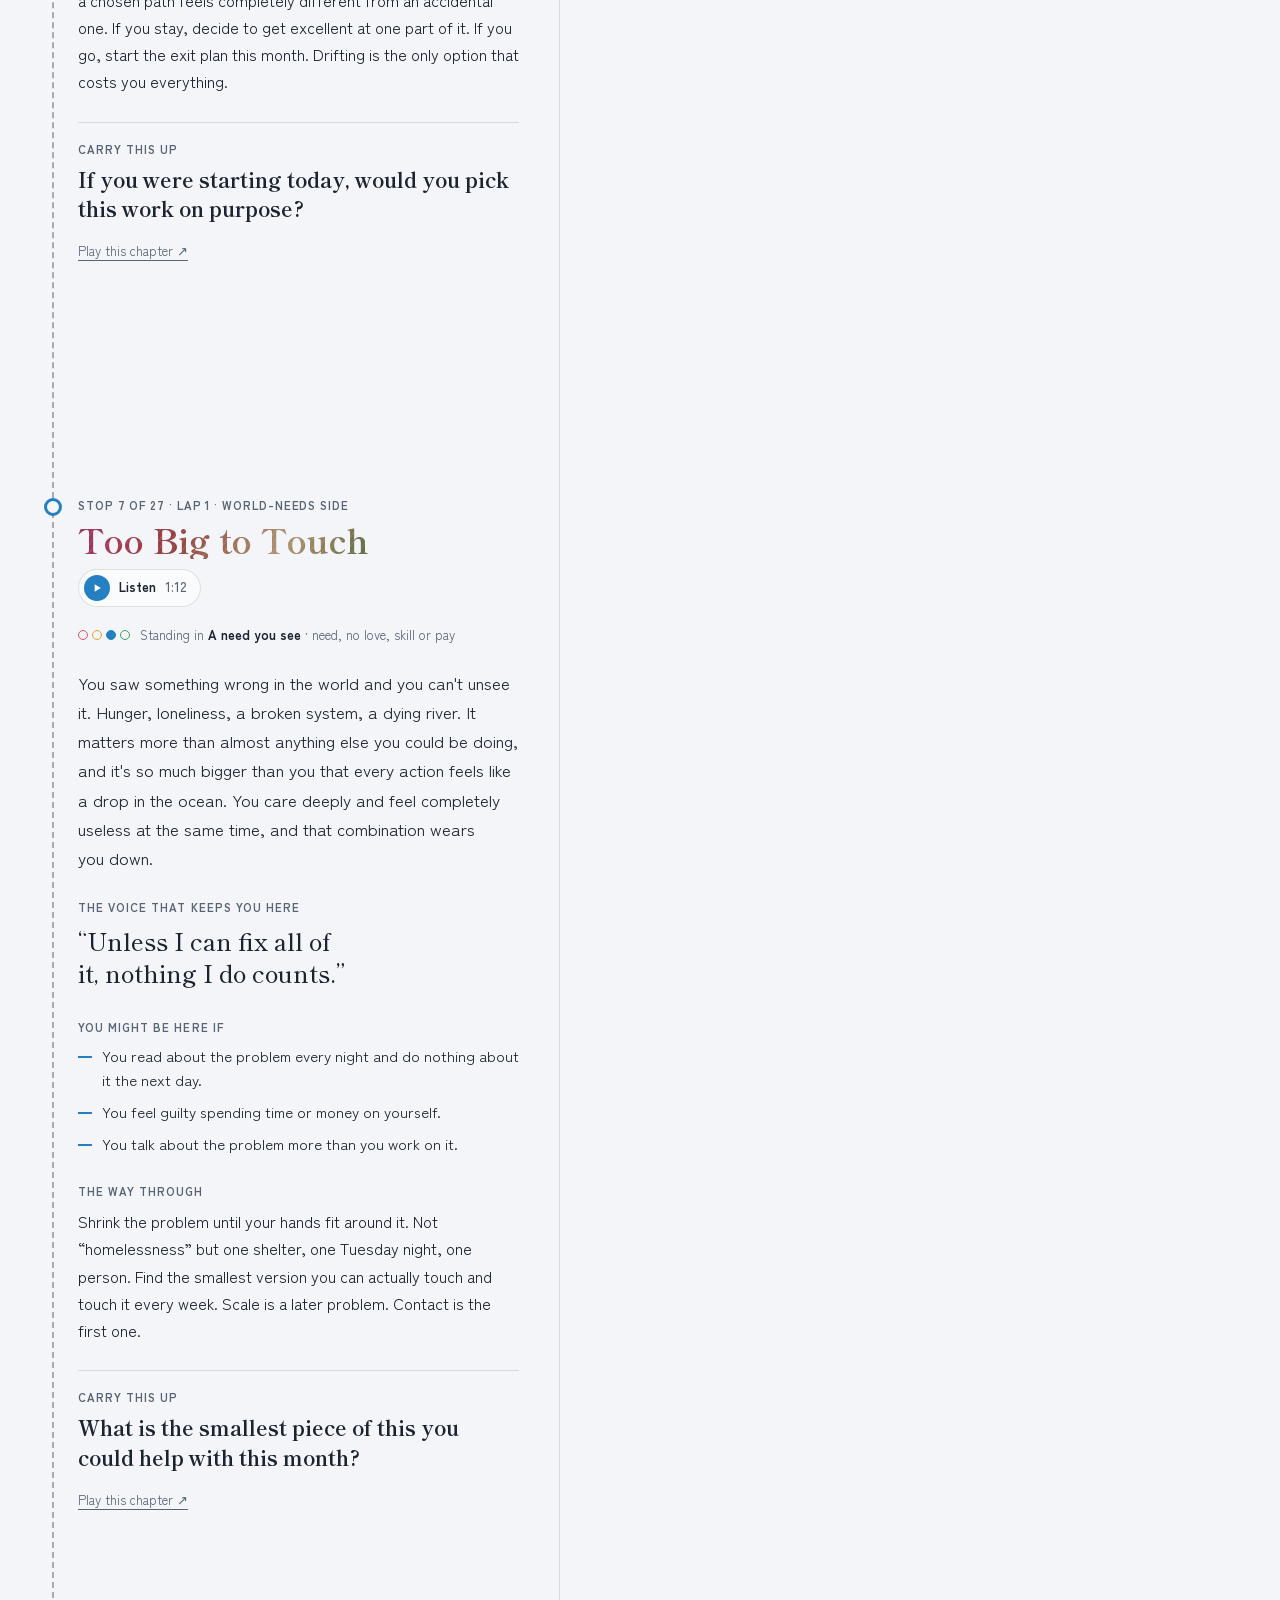
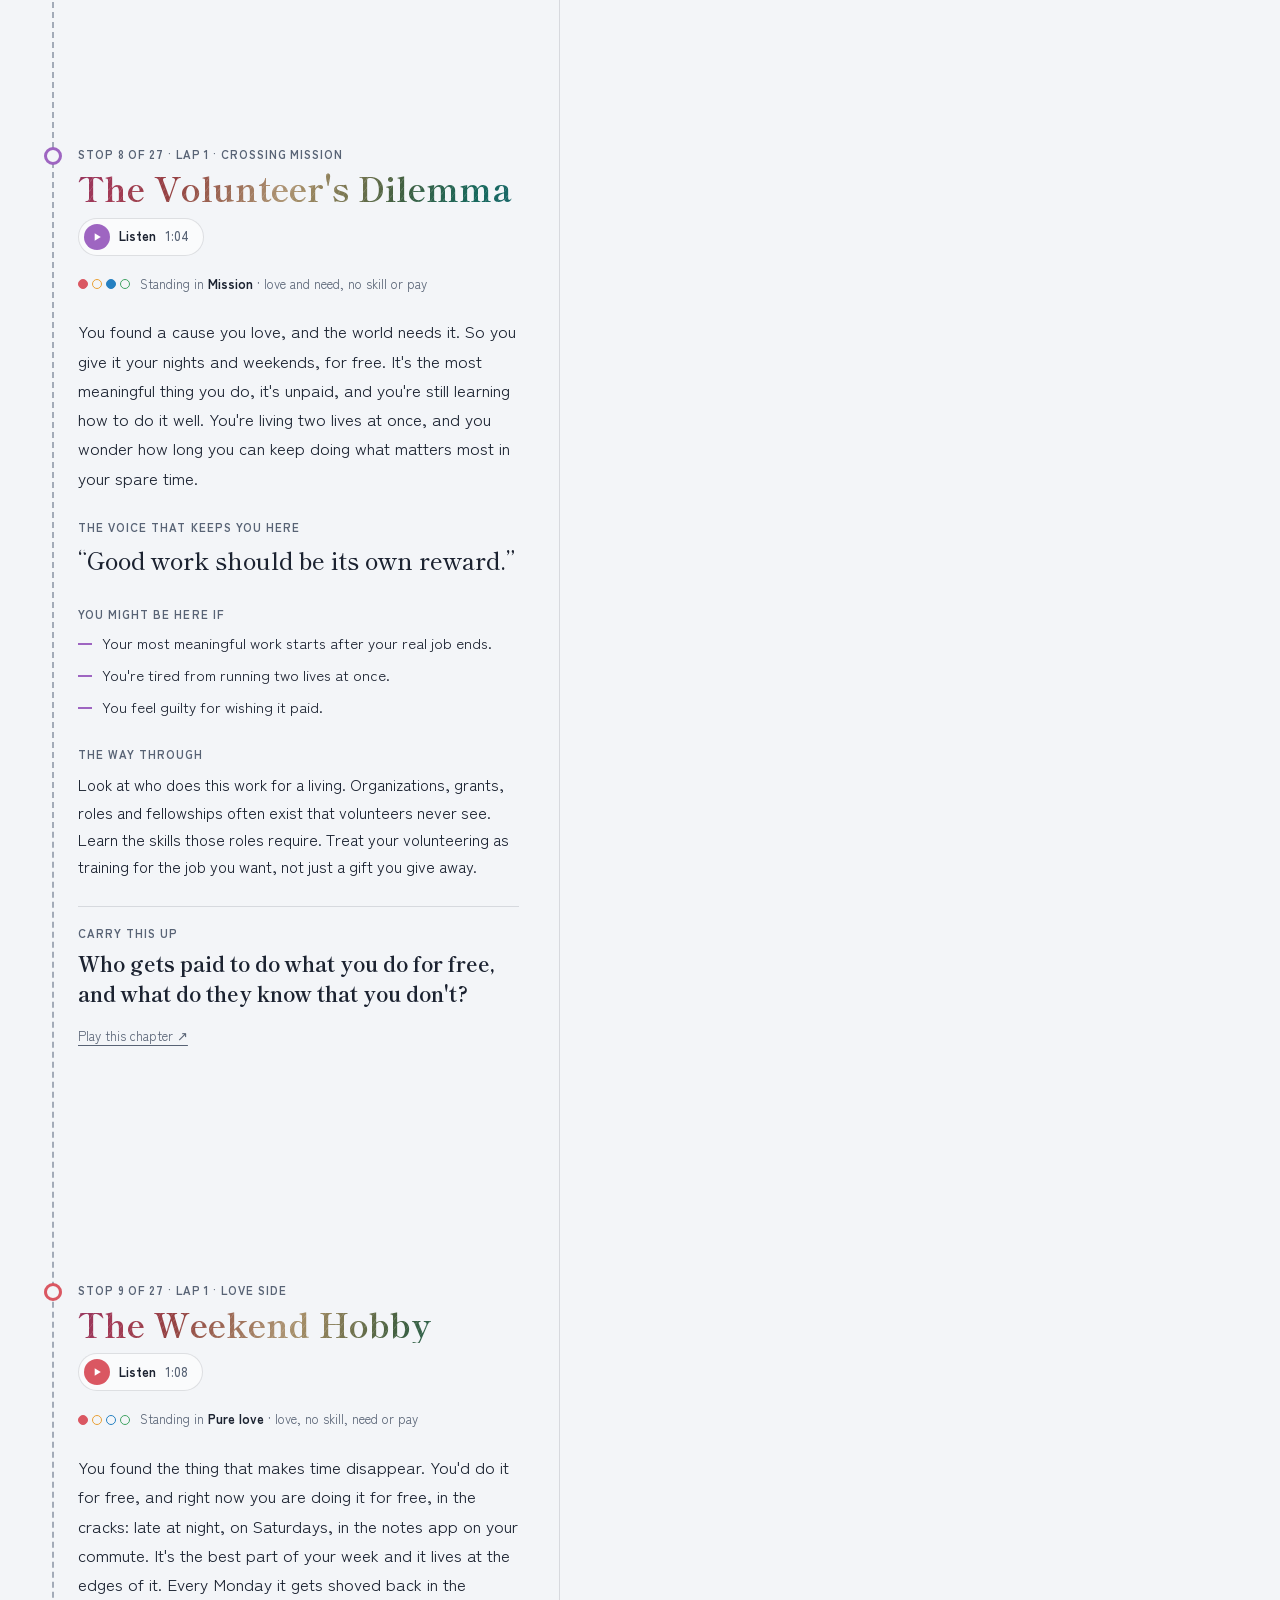
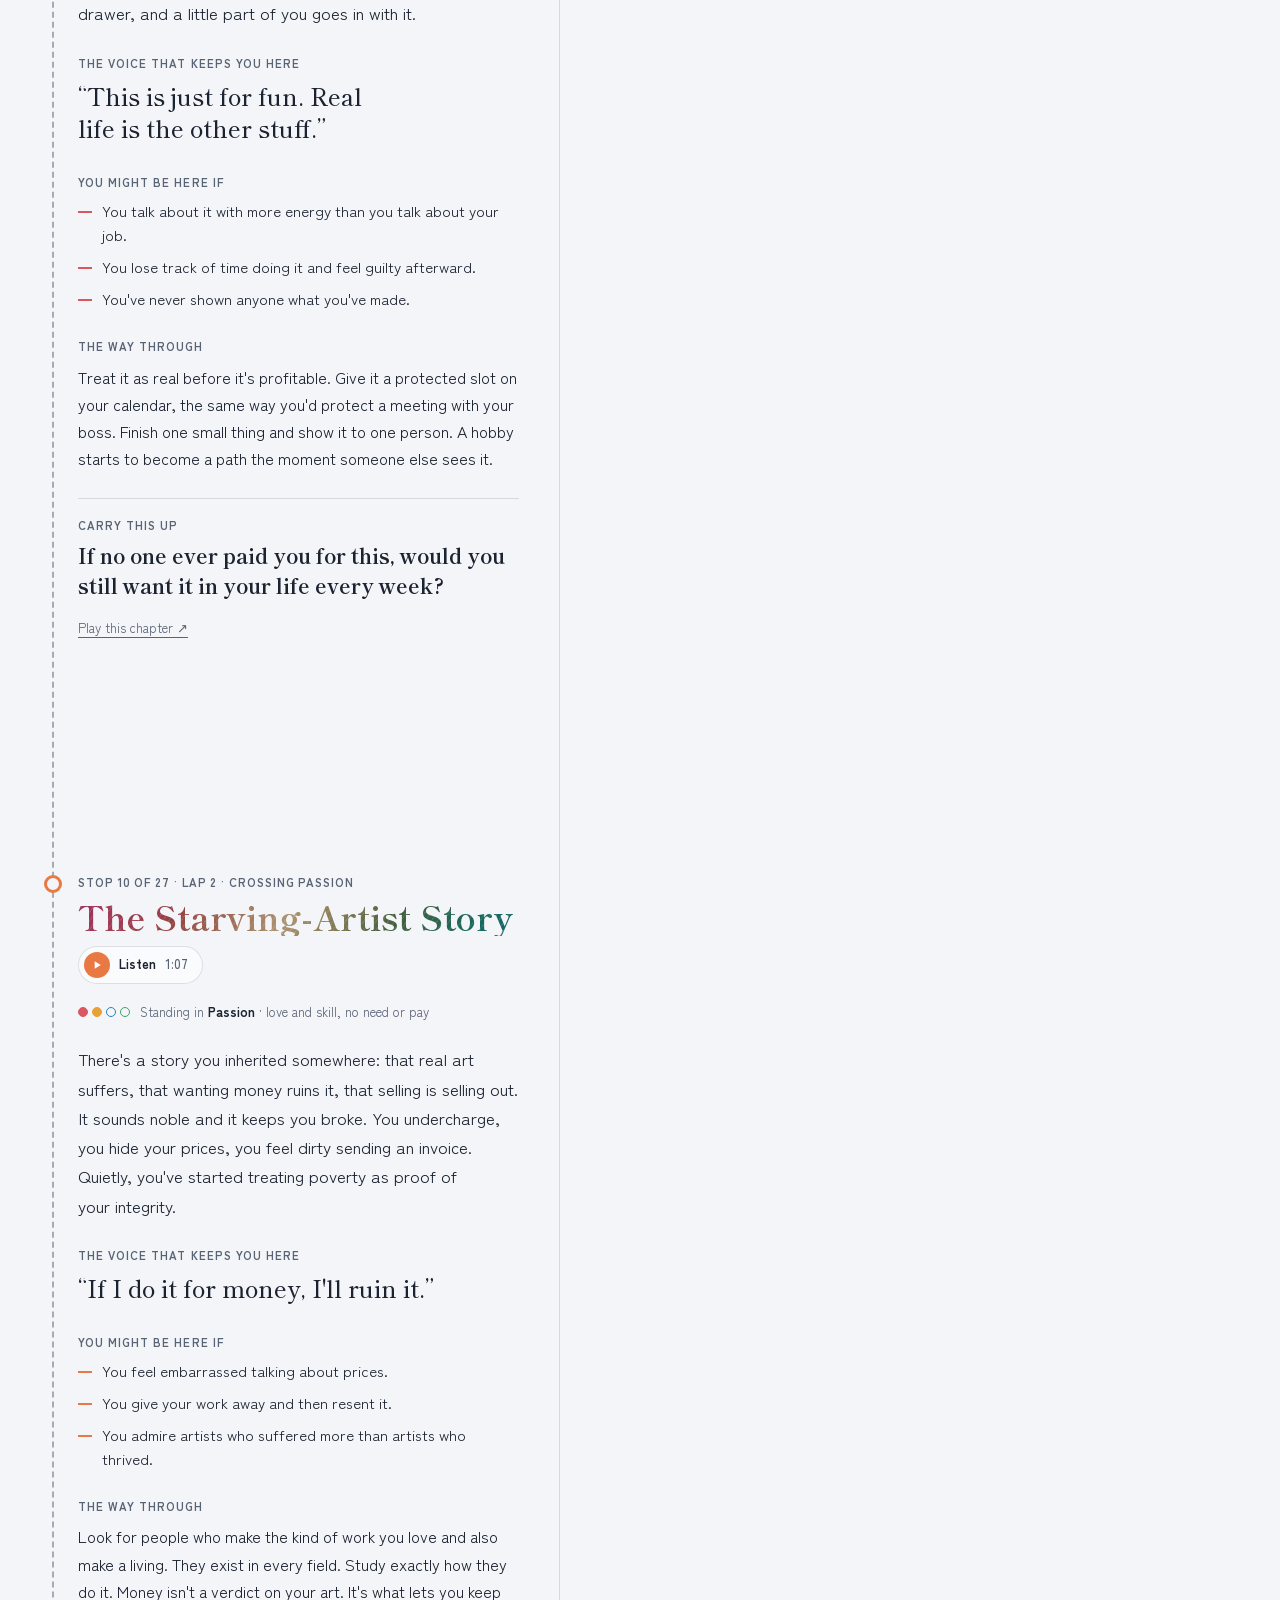
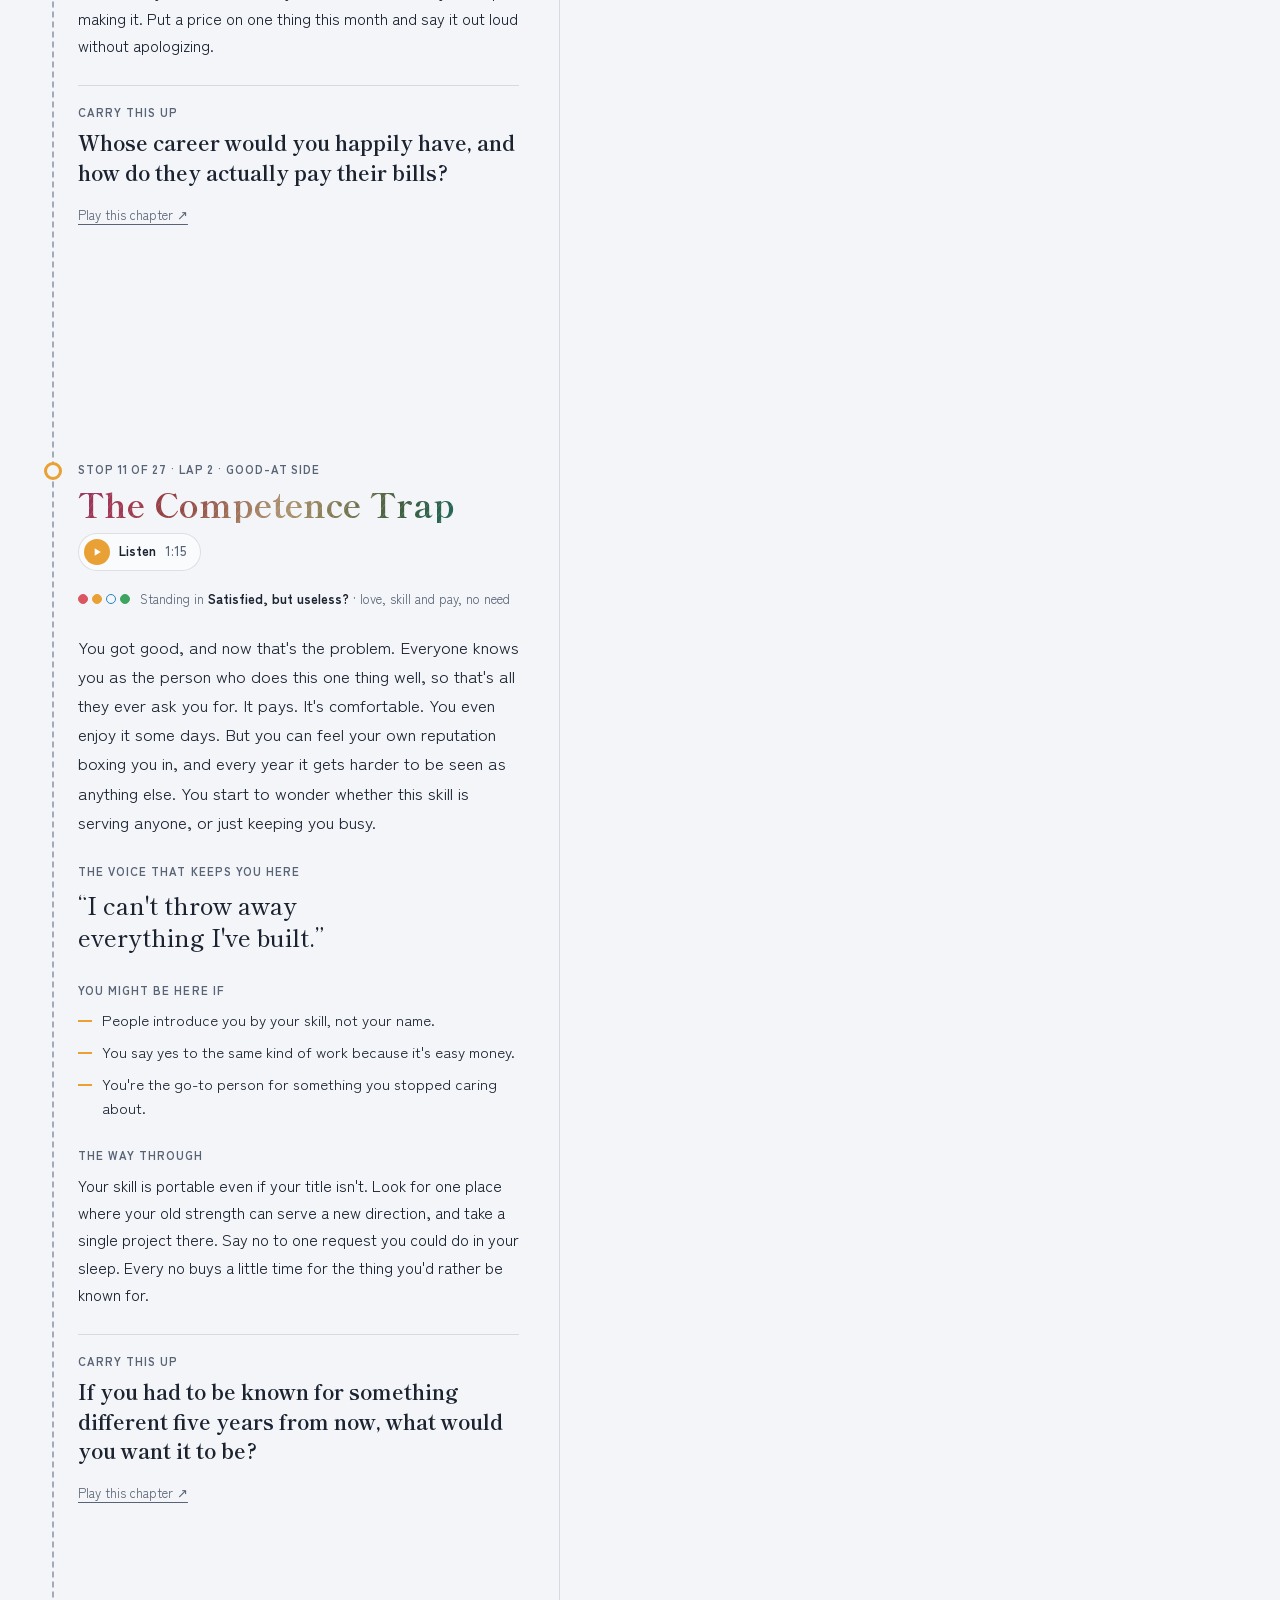
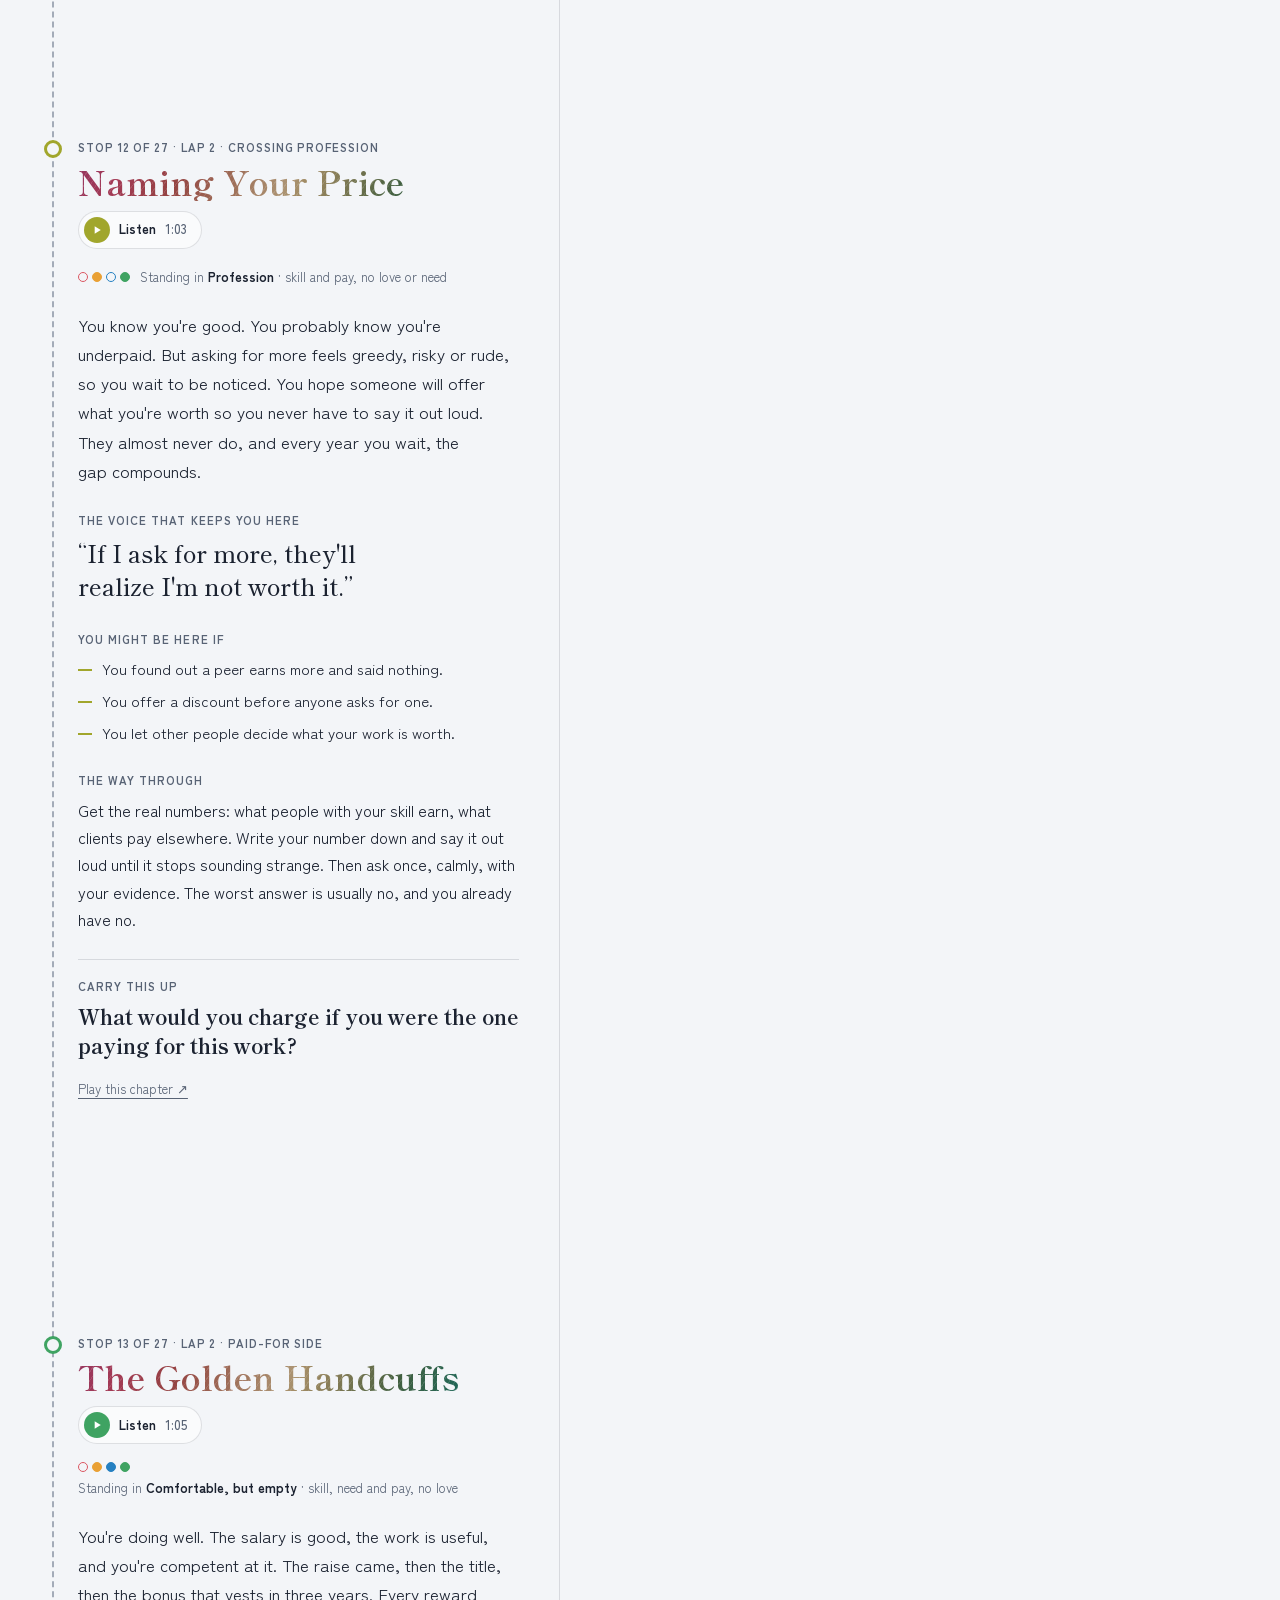
==== commit 713ef9af: "Add Eric's email and keep the price for the booking page - eric@gnarcoding.com on the booking card a" ====
--- a/index.html
+++ b/index.html
@@ -671,6 +671,8 @@
 .outro-journal { margin: 0 0 40px; padding: 20px 22px; border: 1px solid var(--line); border-radius: 14px; }
 .outro-journal h3 { margin: 0 0 6px; font-family: var(--font-display); font-size: 22px; }
 .outro-journal p { margin: 0 0 14px; color: var(--ink-soft); }
+.outro-journal .outro-mail { margin: 14px 0 0; font-size: 14px; }
+.outro-mail a { color: var(--ink); font-weight: 700; text-underline-offset: 3px; }
 
 .lbl-you {
   display: inline-flex; align-items: center; gap: 6px;
@@ -1171,8 +1173,6 @@
 .book-tag:hover { box-shadow: 0 10px 28px rgba(10, 14, 24, 0.24); transform: translateY(-1px); }
 .book-tag:focus-visible { outline: 2px solid var(--ink); outline-offset: 2px; }
 .book-tag-avatar { width: 30px; height: 30px; border-radius: 50%; object-fit: cover; }
-.book-tag-price { font-weight: 500; color: var(--ink-soft); }
-.book-tag-price::before { content: "·"; margin-right: 7px; }
 .book-tag.out {
   opacity: 0;
   visibility: hidden;
@@ -1278,8 +1278,9 @@
 
       <div class="outro-journal">
         <h3>Want company on the climb?</h3>
-        <p>Book a one-on-one hour for $100. Bring a direction question, a codebase or a security problem, and your journal reading if you have one.</p>
+        <p>Book a one-on-one hour with me. Bring a direction question, a codebase or a security problem, and your journal reading if you have one.</p>
         <a class="cta" href="/book">Book an hour</a>
+        <p class="outro-mail">Rather write first? <a href="mailto:eric@gnarcoding.com">eric@gnarcoding.com</a></p>
       </div>
 
       <p class="label">The whole trail</p>
@@ -1288,22 +1289,22 @@
       <footer class="site-foot">
         <p class="brand">gnarcoding.com</p>
         <p>Your Trail Journal saves in this browser, and clearing your browser data erases it. Your answers only leave it if you ask Claude to write your reading, and this site doesn't keep them.</p>
-        <p><a href="/book">Book an hour</a></p>
+        <p><a href="/book">Book an hour</a> · <a href="mailto:eric@gnarcoding.com">eric@gnarcoding.com</a></p>
       </footer>
     </section>
   </main>
 </div>
 
-<a class="book-tag out" id="bookTag" href="/book" aria-label="Book an hour with Eric, $100">
+<a class="book-tag out" id="bookTag" href="/book" aria-label="Book an hour with Eric">
   <img class="book-tag-avatar" src="/img/eric-96.webp" srcset="/img/eric-96.webp 96w, /img/eric-192.webp 192w" sizes="30px" width="30" height="30" alt="">
-  <span>Book an hour</span><span class="book-tag-price">$100</span>
+  <span>Book an hour</span>
 </a>
 
 <aside class="nudge" id="nudge" hidden aria-labelledby="nudgeTitle">
   <img class="nudge-avatar" src="/img/eric-96.webp" srcset="/img/eric-96.webp 96w, /img/eric-192.webp 192w" sizes="44px" width="44" height="44" alt="Eric">
   <div class="nudge-body">
     <p class="nudge-title" id="nudgeTitle">Got a project in mind?</p>
-    <p class="nudge-text">I'm Eric. Let's get on a call, talk it through and plan how to build it. One hour, one on one, $100.</p>
+    <p class="nudge-text">I'm Eric. Let's get on a call, talk it through and plan how to build it. One hour, one on one.</p>
     <div class="nudge-actions">
       <a class="nudge-book" href="/book">Book a call</a>
       <button type="button" class="nudge-later" id="nudgeLater">Maybe later</button>
